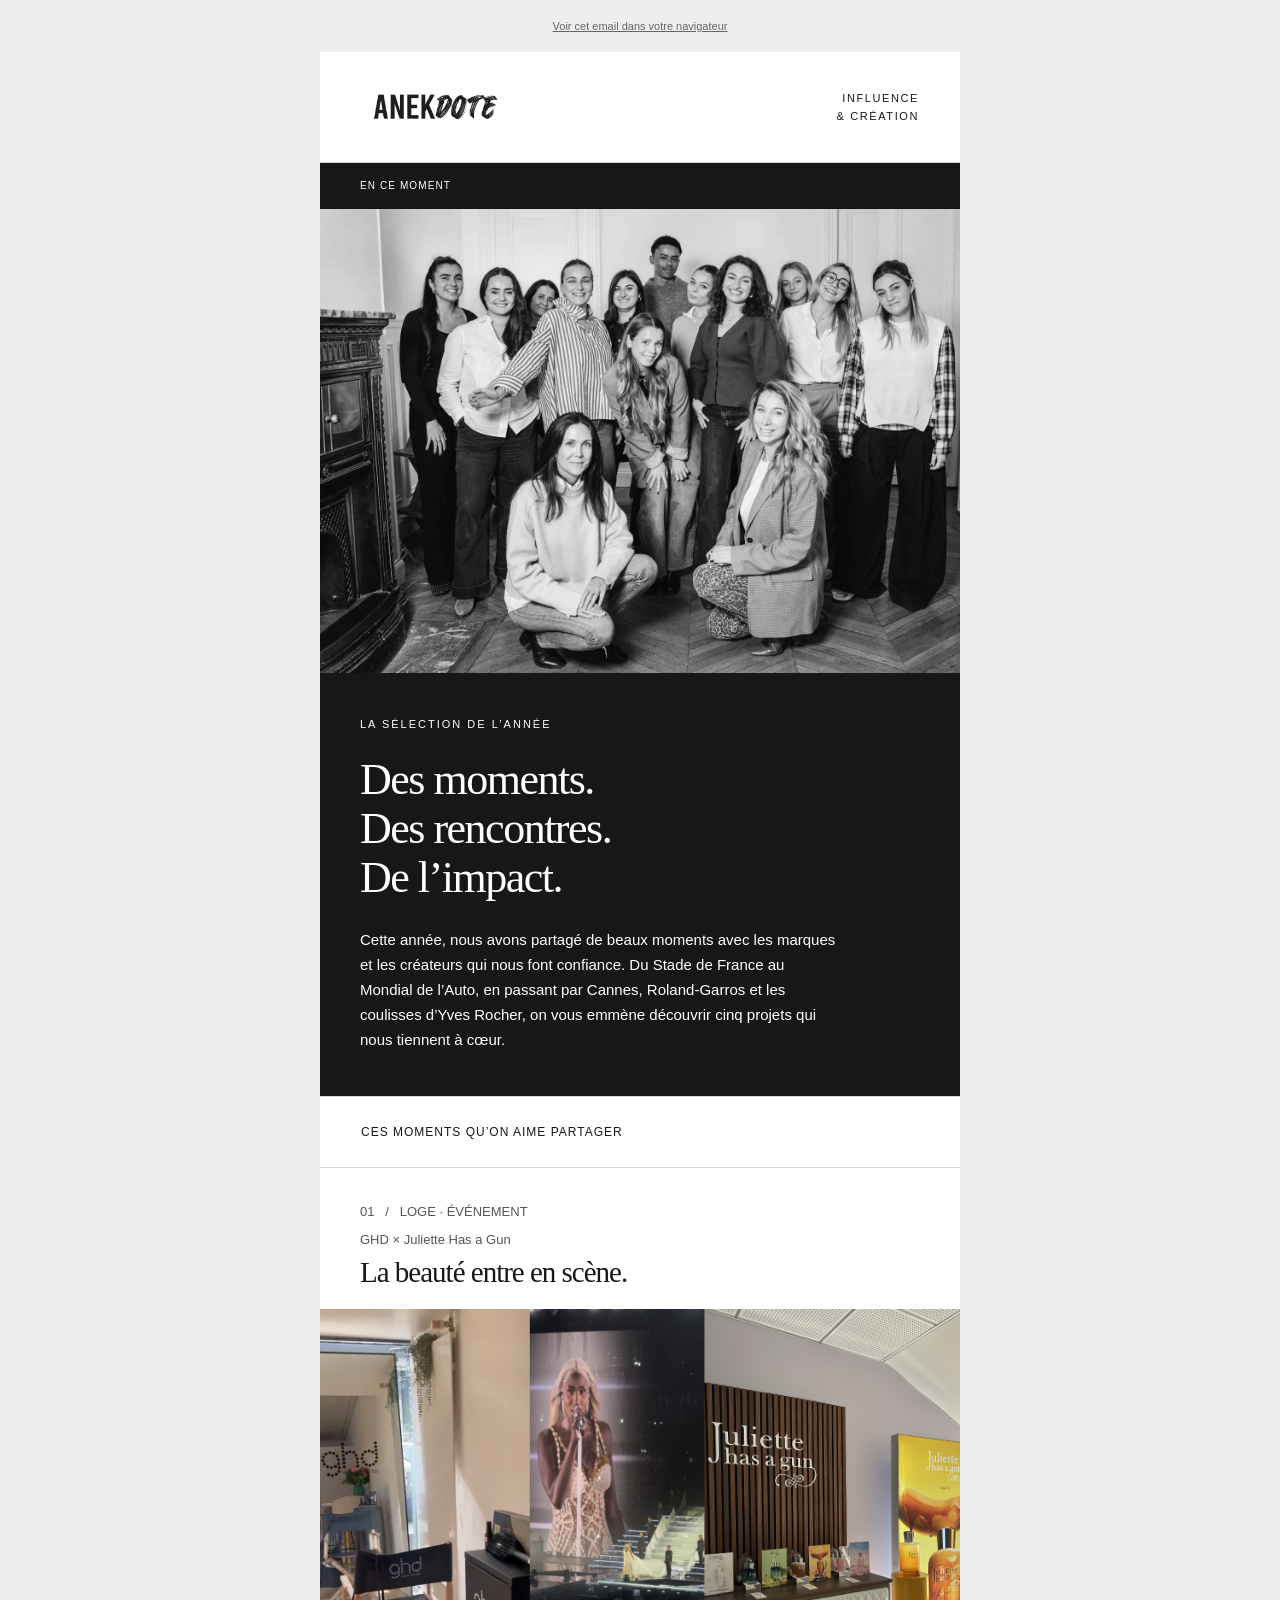
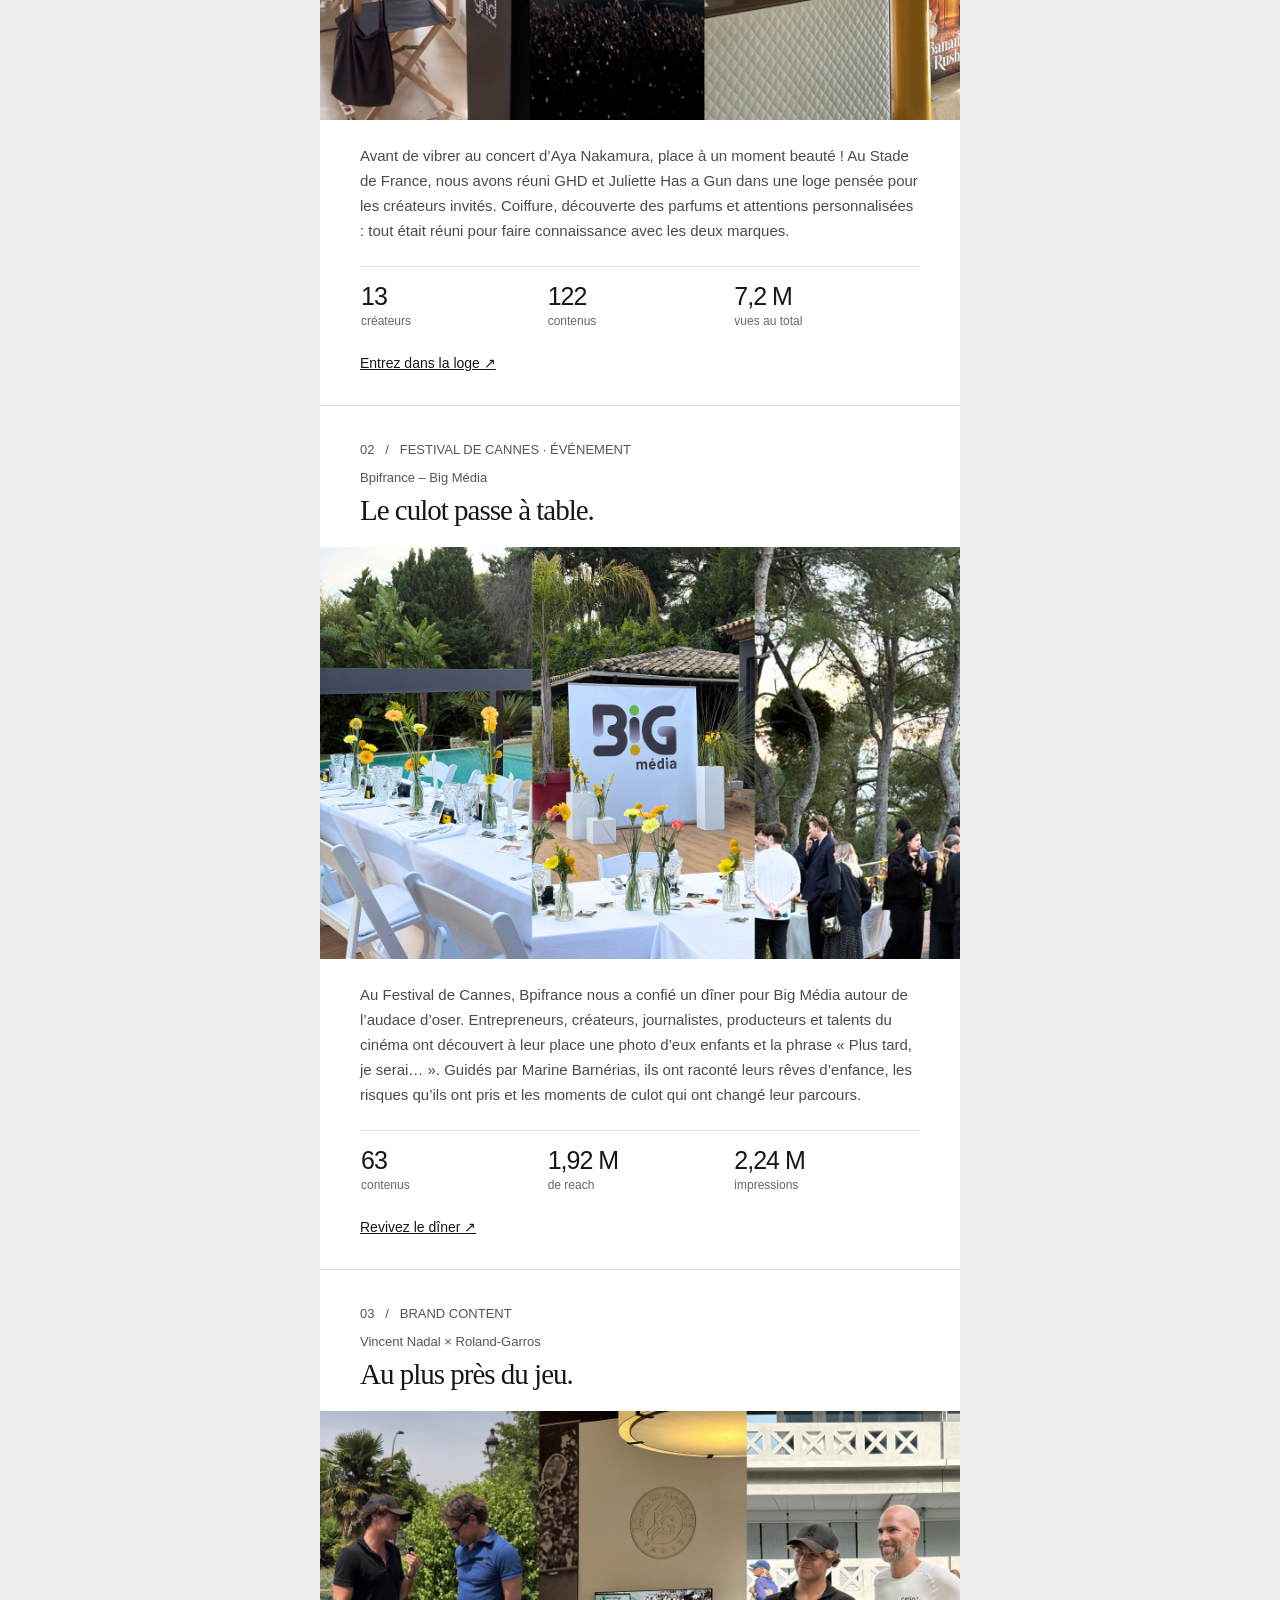
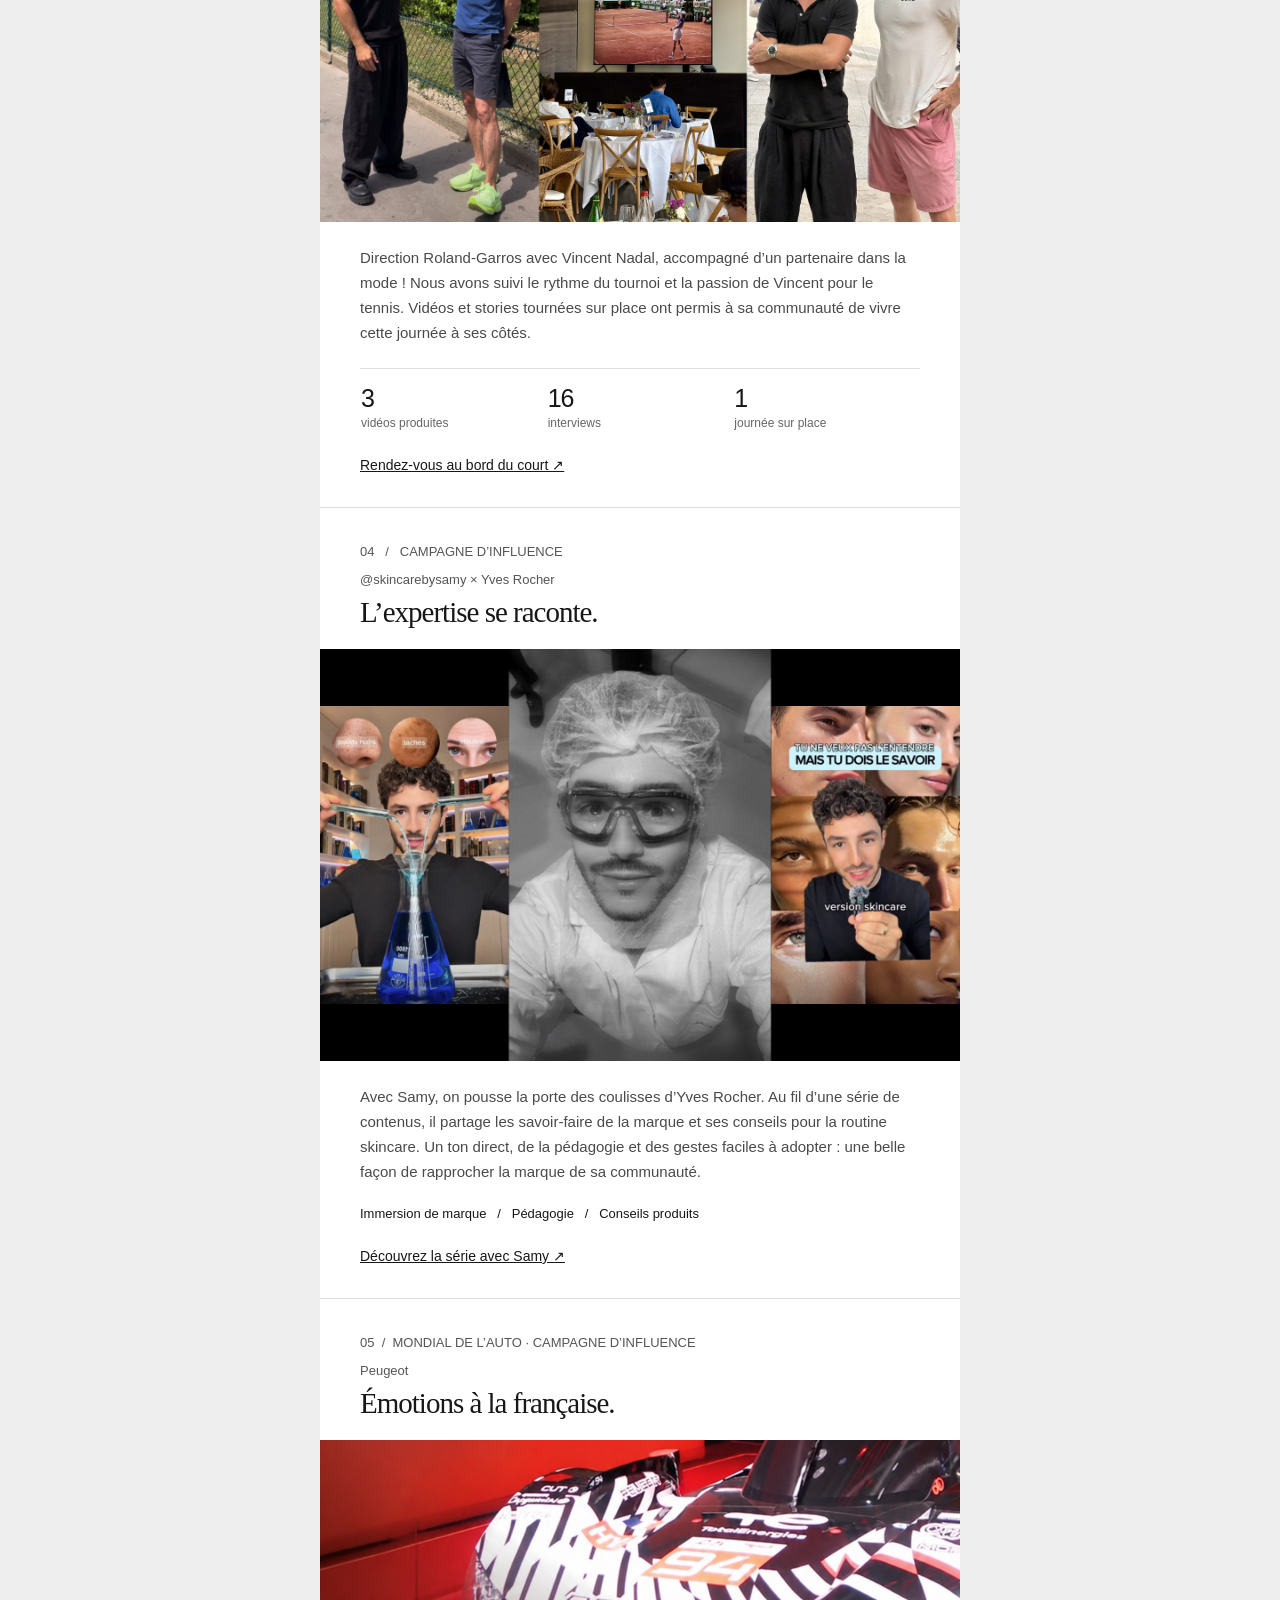
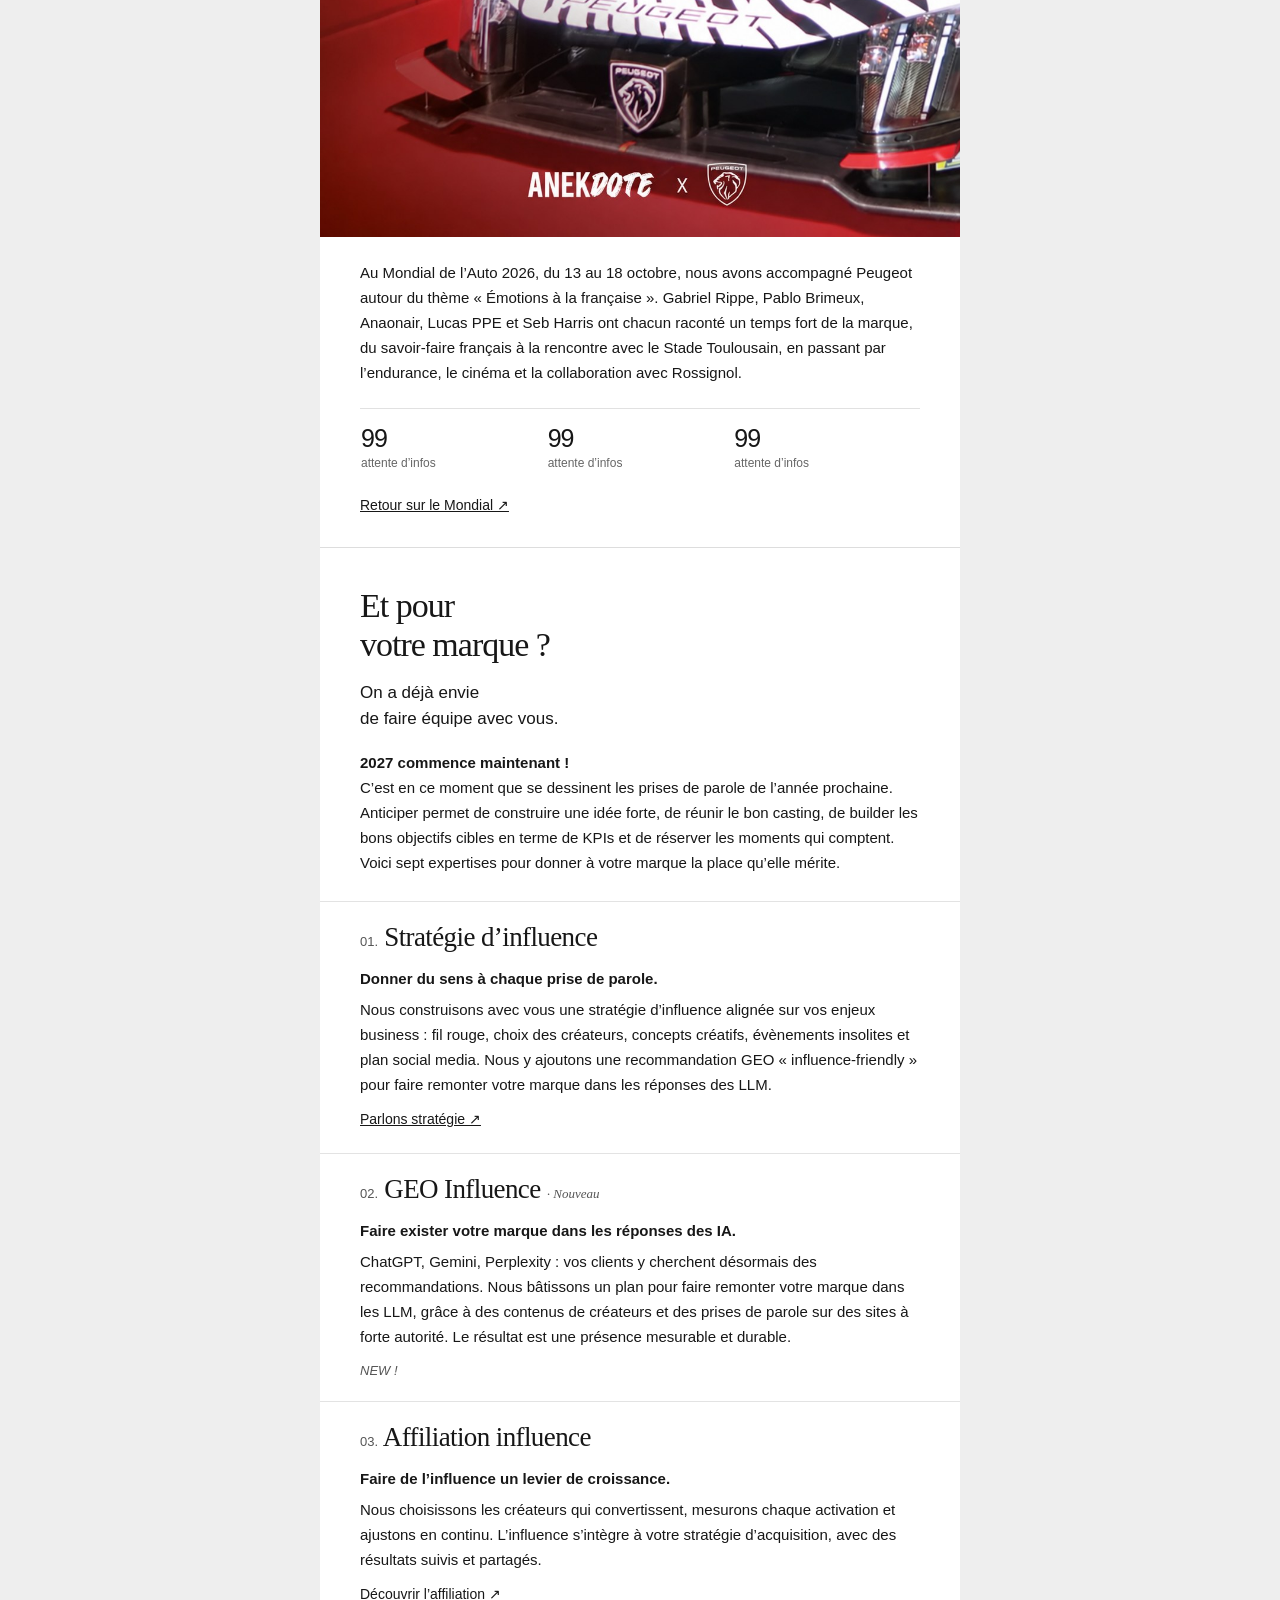
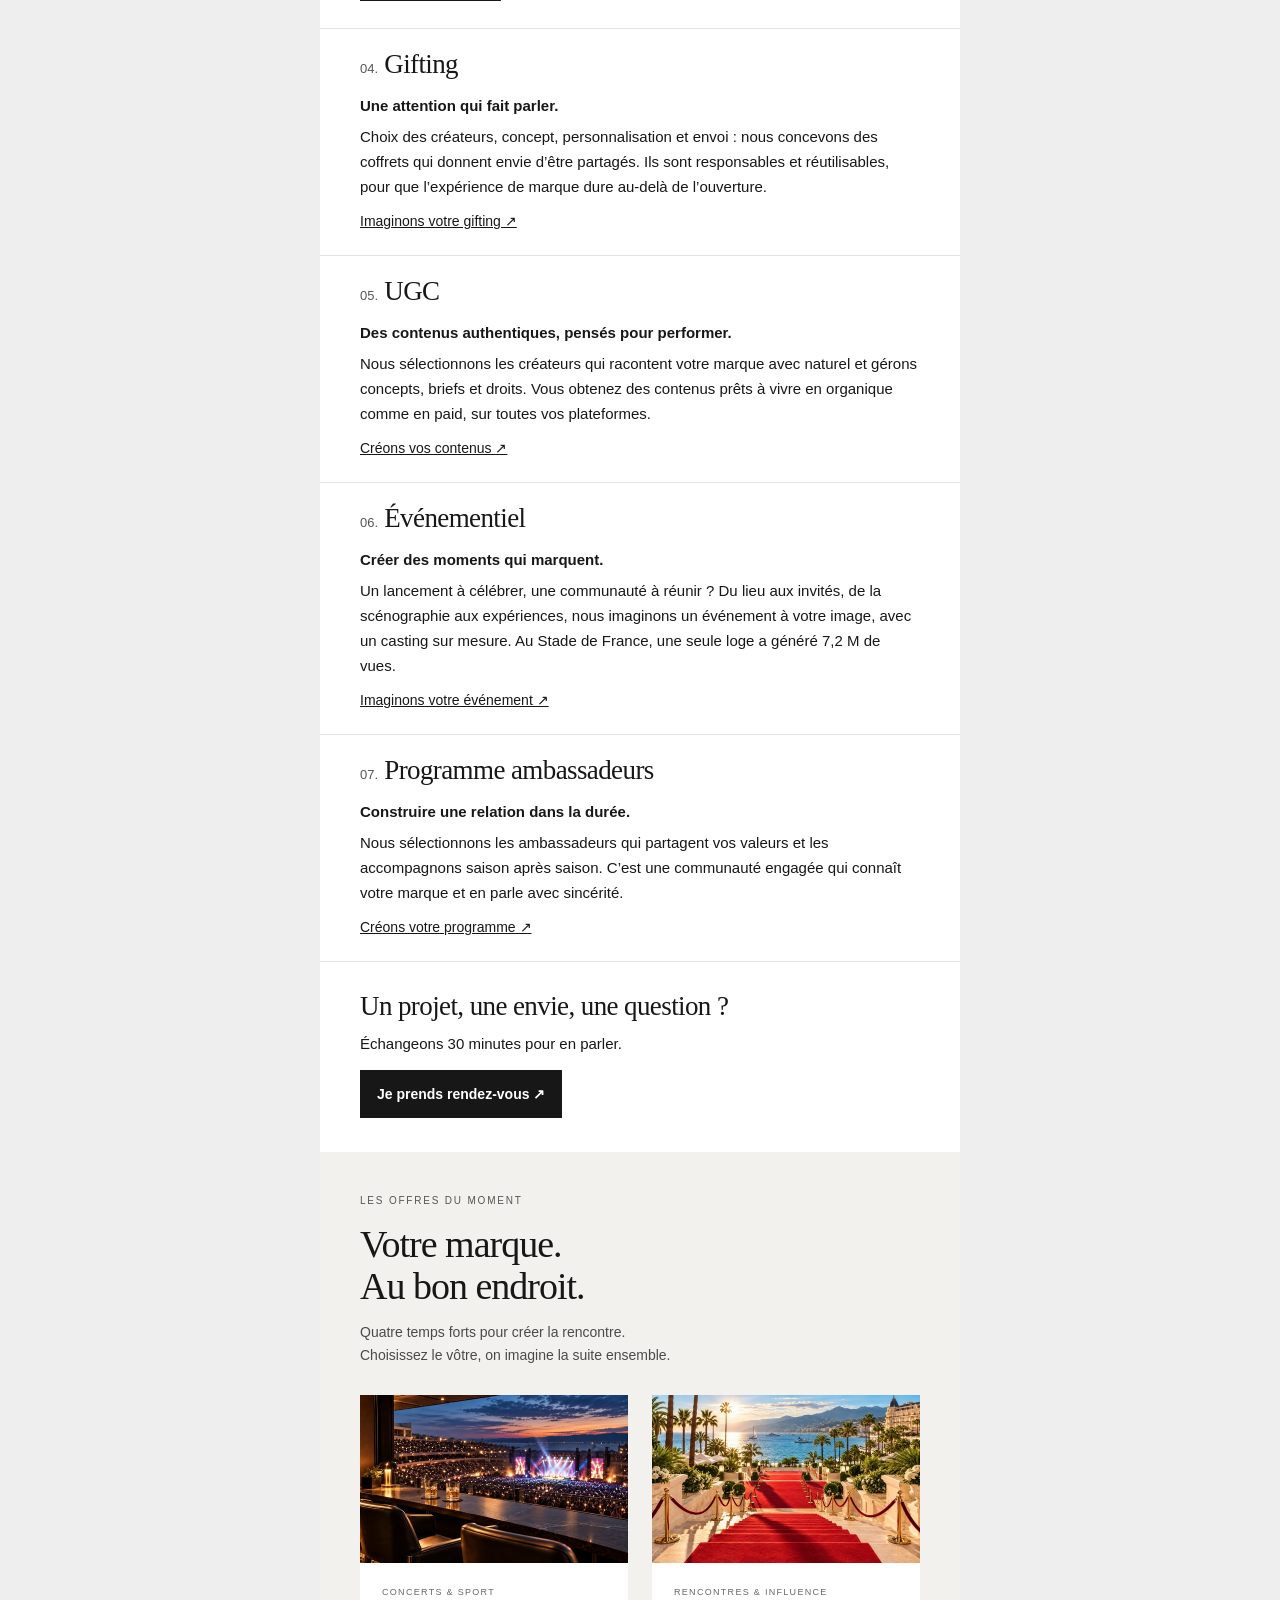
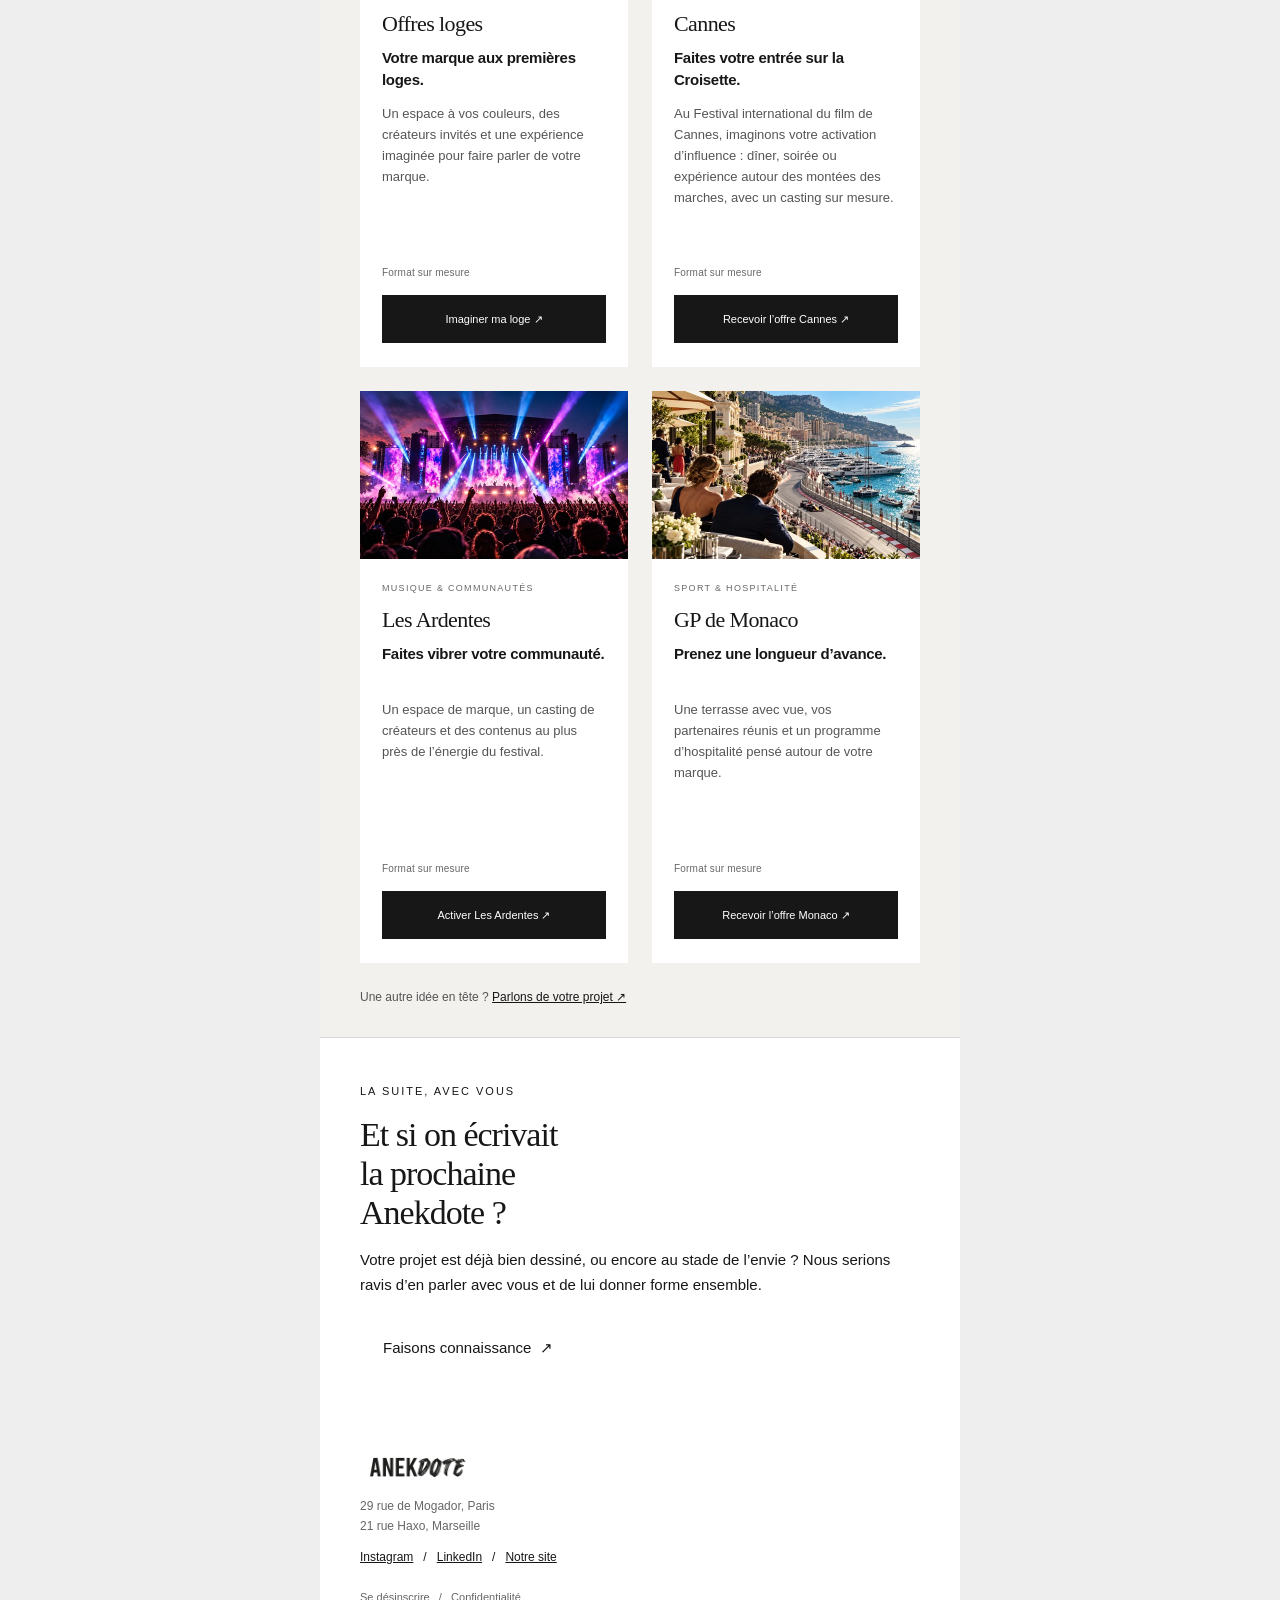
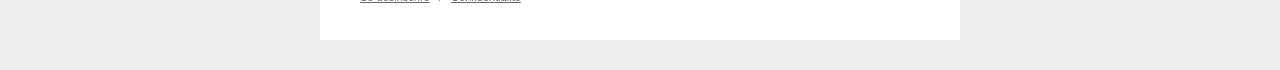
==== newsletter.html @ 232e63d7 "Match Peugeot case metrics to the other projects" ====
<!doctype html>
<html lang="fr">
<head>
<meta charset="utf-8">
<meta name="viewport" content="width=device-width, initial-scale=1">
<title>Anekdote — Les offres du moment</title>
<meta name="description" content="Maquette de newsletter Anekdote : loges, Cannes, Les Ardentes et GP de Monaco. Offres et visuels fictifs.">
<style>
a:focus-visible { outline: 2px solid #777; outline-offset: 4px; }
@media only screen and (max-width: 640px) {
  .email-wrap { width:100% !important; max-width:640px !important; }
  .email-image { width:100% !important; height:auto !important; }
  .email-pad { padding-left:24px !important; padding-right:24px !important; }
  .email-fluid, .offer-grid { width:100% !important; max-width:100% !important; }
  .offer-column { display:block !important; width:100% !important; padding-bottom:20px !important; }
  .offer-gap { display:none !important; }
  .offer-card { width:100% !important; }
  .offer-image { width:100% !important; height:auto !important; }
  .offer-description { height:auto !important; padding-top:12px !important; padding-bottom:4px !important; }
  .offer-headline { min-height:0 !important; }
  .offer-cta { font-size:13px !important; }
  .offer-description p { font-size:16px !important; line-height:25px !important; }
  .offers-title { font-size:34px !important; line-height:39px !important; }
}
</style>
</head>
<body style="margin:0;padding:0;background-color:#eeeeee;font-family:Arial,sans-serif">
<table role="presentation" width="100%" cellpadding="0" cellspacing="0" bgcolor="#eeeeee" style="border-collapse:collapse;color:rgb(23,23,23);background-color:rgb(238,238,238)"><tbody><tr><td align="center" style="font-family:Montserrat,Arial,Helvetica,sans-serif"><table role="presentation" width="640" cellpadding="0" cellspacing="0" style="border-collapse:collapse;width:640px;max-width:640px" class="email-wrap"><tbody><tr><td align="center" style="padding:17px 16px;font-size:11px;line-height:18px;color:rgb(102,102,102)"><a href="https://raphaeldumaslevillain-commits.github.io/NEWSLETTER-ANEKDOTE/" style="color:rgb(102,102,102);text-decoration-line:underline">Voir cet email dans votre navigateur</a></td></tr></tbody></table><table role="presentation" width="640" cellpadding="0" cellspacing="0" bgcolor="#ffffff" style="border-collapse:collapse;width:640px;max-width:640px" class="email-wrap"><tbody><tr><td bgcolor="#ffffff" style="padding:30px 40px;border-bottom:1px solid rgb(216,216,216)" class="email-pad"><table role="presentation" width="100%" style="border-collapse:collapse"><tbody><tr><td><a href="https://www.anekdote.fr/" style="color:rgb(23,23,23);text-decoration:none" target="_blank"><img src="https://raphaeldumaslevillain-commits.github.io/NEWSLETTER-ANEKDOTE/assets/images/anekdote-logo.png" width="150" height="48" alt="Anekdote" style="border:0px;outline:medium;display:block;width:150px;height:auto"></a></td><td align="right" style="font-size:11px;letter-spacing:1.6px;line-height:18px">INFLUENCE<br>&amp; CRÉATION</td></tr></tbody></table></td></tr><!-- OFFERS-TEASER:BEGIN --><tr><td class="email-pad" bgcolor="#171717" style="padding:14px 40px;background-color:#171717"><table role="presentation" width="100%" cellpadding="0" cellspacing="0" style="width:100%;border-collapse:collapse"><tbody><tr><td style="font-size:10px;line-height:18px;letter-spacing:1.1px;color:#ffffff">EN CE MOMENT</td></tr></tbody></table></td></tr><!-- OFFERS-TEASER:END --><tr><td bgcolor="#4a4a4a" style="padding:0px;font-size:0px;line-height:0"><img src="https://raphaeldumaslevillain-commits.github.io/NEWSLETTER-ANEKDOTE/assets/images/equipe-anekdote.jpg" alt="Portrait de l’équipe Anekdote en noir et blanc" style="border:0px;outline:medium;display:block;width:640px;max-width:640px;height:auto" width="563" height="407" class="email-image"></td></tr><tr><td bgcolor="#171717" style="background-color:rgb(23,23,23);padding:42px 40px 44px;border-bottom:1px solid rgb(216,216,216)" class="email-pad"><p style="margin:0px;color:rgb(255,255,255);font-size:11px;line-height:18px;letter-spacing:2px">LA SÉLECTION DE L’ANNÉE</p><h1 style="margin:22px 0px 25px;color:rgb(255,255,255);font-size:44px;line-height:49px;letter-spacing:-1.5px;font-family:Georgia,&quot;Times New Roman&quot;,serif;font-weight:400">Des moments.<br>Des rencontres.<br><span style="font-family:inherit">De l’impact.</span></h1><p style="margin:0px;color:rgb(255,255,255);font-size:15px;line-height:25px;max-width:480px">Cette année, nous avons partagé de beaux moments avec les marques et les créateurs qui nous font confiance. Du Stade de France au Mondial de l’Auto, en passant par Cannes, Roland-Garros et les coulisses d’Yves Rocher, on vous emmène découvrir cinq projets qui nous tiennent à cœur.</p></td></tr><tr><td style="padding:27px 40px;border-bottom:1px solid rgb(216,216,216)" class="email-pad"><table role="presentation" width="100%" style="border-collapse:collapse"><tbody><tr><td style="font-size:12px;letter-spacing:1px">CES MOMENTS QU’ON AIME PARTAGER</td></tr></tbody></table></td></tr><tr><td style="padding:34px 40px 19px" class="email-pad"><p style="margin:0px;font-size:13px;line-height:20px;letter-spacing:0px;color:rgb(85,85,85)">01   /   LOGE · ÉVÉNEMENT</p><p style="margin:8px 0px 0px;font-size:13px;line-height:20px;letter-spacing:0px;color:rgb(85,85,85)">GHD × Juliette Has a Gun</p><h2 style="margin:5px 0px 0px;font-size:29px;line-height:35px;letter-spacing:-1px;font-family:Georgia,&quot;Times New Roman&quot;,serif;font-weight:400">La beauté entre en scène.</h2></td></tr><tr><td><a href="https://www.anekdote.fr/projets/concert-aya-nakamura-x-ghd-x-juliette-has-a-gun/" style="color:inherit" target="_blank"><img src="https://raphaeldumaslevillain-commits.github.io/NEWSLETTER-ANEKDOTE/assets/images/ghd-juliette-has-a-gun.png" alt="Une loge aux couleurs de GHD et Juliette Has a Gun" width="640" style="border:0px;outline:medium;display:block;width:640px;max-width:640px;height:auto;background:0% 0% repeat rgb(222,222,222);font-size:16px" class="email-image"></a></td></tr><tr><td style="padding:23px 40px 30px;border-bottom:1px solid rgb(221,221,221)" class="email-pad"><p style="margin:0px;font-size:15px;line-height:25px;color:rgb(74,74,74)">Avant de vibrer au concert d’Aya Nakamura, place à un moment beauté ! Au Stade de France, nous avons réuni GHD et Juliette Has a Gun dans une loge pensée pour les créateurs invités. Coiffure, découverte des parfums et attentions personnalisées : tout était réuni pour faire connaissance avec les deux marques.</p><table role="presentation" width="100%" style="border-collapse:collapse;margin-top:23px;margin-bottom:20px"><tbody><tr><td width="33.33%" valign="top" style="border-top:1px solid rgb(225,225,225);padding-top:13px"><p style="margin:0px;font-size:25px;line-height:32px;letter-spacing:-1px">13</p><p style="margin:0px;font-size:12px;line-height:18px;color:rgb(102,102,102)">créateurs</p></td><td width="33.33%" valign="top" style="border-top:1px solid rgb(225,225,225);padding-top:13px"><p style="margin:0px;font-size:25px;line-height:32px;letter-spacing:-1px">122</p><p style="margin:0px;font-size:12px;line-height:18px;color:rgb(102,102,102)">contenus</p></td><td width="33.33%" valign="top" style="border-top:1px solid rgb(225,225,225);padding-top:13px"><p style="margin:0px;font-size:25px;line-height:32px;letter-spacing:-1px">7,2 M</p><p style="margin:0px;font-size:12px;line-height:18px;color:rgb(102,102,102)">vues au total</p></td></tr></tbody></table><a href="https://www.anekdote.fr/projets/concert-aya-nakamura-x-ghd-x-juliette-has-a-gun/" style="color:rgb(23,23,23);font-size:14px;line-height:24px" target="_blank">Entrez dans la loge ↗</a></td></tr><tr><td style="padding:34px 40px 19px" class="email-pad"><p style="margin:0px;font-size:13px;line-height:20px;letter-spacing:0px;color:rgb(85,85,85)">02   /   FESTIVAL DE CANNES · ÉVÉNEMENT</p><p style="margin:8px 0px 0px;font-size:13px;line-height:20px;letter-spacing:0px;color:rgb(85,85,85)">Bpifrance – Big Média</p><h2 style="margin:5px 0px 0px;font-size:29px;line-height:35px;letter-spacing:-1px;font-family:Georgia,&quot;Times New Roman&quot;,serif;font-weight:400">Le culot passe à table.</h2></td></tr><tr><td><a href="https://www.anekdote.fr/projets/et-si-le-culot-sinvitait-au-festival-de-cannes/" style="color:inherit" target="_blank"><img src="https://raphaeldumaslevillain-commits.github.io/NEWSLETTER-ANEKDOTE/assets/images/big-media-cannes.png" alt="Le dîner Big Média au Festival de Cannes" width="640" style="border:0px;outline:medium;display:block;width:640px;max-width:640px;height:auto;background:0% 0% repeat rgb(222,222,222);font-size:16px" class="email-image"></a></td></tr><tr><td style="padding:23px 40px 30px;border-bottom:1px solid rgb(221,221,221)" class="email-pad"><p style="margin:0px;font-size:15px;line-height:25px;color:rgb(74,74,74)">Au Festival de Cannes, Bpifrance nous a confié un dîner pour Big Média autour de l’audace d’oser. Entrepreneurs, créateurs, journalistes, producteurs et talents du cinéma ont découvert à leur place une photo d’eux enfants et la phrase « Plus tard, je serai… ». Guidés par Marine Barnérias, ils ont raconté leurs rêves d’enfance, les risques qu’ils ont pris et les moments de culot qui ont changé leur parcours.</p><table role="presentation" width="100%" style="border-collapse:collapse;margin-top:23px;margin-bottom:20px"><tbody><tr><td width="33.33%" valign="top" style="border-top:1px solid rgb(225,225,225);padding-top:13px"><p style="margin:0px;font-size:25px;line-height:32px;letter-spacing:-1px">63</p><p style="margin:0px;font-size:12px;line-height:18px;color:rgb(102,102,102)">contenus</p></td><td width="33.33%" valign="top" style="border-top:1px solid rgb(225,225,225);padding-top:13px"><p style="margin:0px;font-size:25px;line-height:32px;letter-spacing:-1px">1,92 M</p><p style="margin:0px;font-size:12px;line-height:18px;color:rgb(102,102,102)">de reach</p></td><td width="33.33%" valign="top" style="border-top:1px solid rgb(225,225,225);padding-top:13px"><p style="margin:0px;font-size:25px;line-height:32px;letter-spacing:-1px">2,24 M</p><p style="margin:0px;font-size:12px;line-height:18px;color:rgb(102,102,102)">impressions</p></td></tr></tbody></table><a href="https://www.anekdote.fr/projets/et-si-le-culot-sinvitait-au-festival-de-cannes/" style="color:rgb(23,23,23);font-size:14px;line-height:24px" target="_blank">Revivez le dîner ↗</a></td></tr><tr><td style="padding:34px 40px 19px" class="email-pad"><p style="margin:0px;font-size:13px;line-height:20px;letter-spacing:0px;color:rgb(85,85,85)">03   /   BRAND CONTENT</p><p style="margin:8px 0px 0px;font-size:13px;line-height:20px;letter-spacing:0px;color:rgb(85,85,85)">Vincent Nadal × Roland-Garros</p><h2 style="margin:5px 0px 0px;font-size:29px;line-height:35px;letter-spacing:-1px;font-family:Georgia,&quot;Times New Roman&quot;,serif;font-weight:400">Au plus près du jeu.</h2></td></tr><tr><td><a href="https://www.anekdote.fr/projets/__trashed/" style="color:inherit" target="_blank"><img src="https://raphaeldumaslevillain-commits.github.io/NEWSLETTER-ANEKDOTE/assets/images/vincent-nadal-roland-garros.png" alt="Vincent Nadal à Roland-Garros" width="640" style="border:0px;outline:medium;display:block;width:640px;max-width:640px;height:auto;background:0% 0% repeat rgb(222,222,222);font-size:16px" class="email-image"></a></td></tr><tr><td style="padding:23px 40px 30px;border-bottom:1px solid rgb(221,221,221)" class="email-pad"><p style="margin:0px;font-size:15px;line-height:25px;color:rgb(74,74,74)">Direction Roland-Garros avec Vincent Nadal, accompagné d’un partenaire dans la mode ! Nous avons suivi le rythme du tournoi et la passion de Vincent pour le tennis. Vidéos et stories tournées sur place ont permis à sa communauté de vivre cette journée à ses côtés.</p><table role="presentation" width="100%" style="border-collapse:collapse;margin-top:23px;margin-bottom:20px"><tbody><tr><td width="33.33%" valign="top" style="border-top:1px solid rgb(225,225,225);padding-top:13px"><p style="margin:0px;font-size:25px;line-height:32px;letter-spacing:-1px">3</p><p style="margin:0px;font-size:12px;line-height:18px;color:rgb(102,102,102)">vidéos produites</p></td><td width="33.33%" valign="top" style="border-top:1px solid rgb(225,225,225);padding-top:13px"><p style="margin:0px;font-size:25px;line-height:32px;letter-spacing:-1px">16</p><p style="margin:0px;font-size:12px;line-height:18px;color:rgb(102,102,102)">interviews</p></td><td width="33.33%" valign="top" style="border-top:1px solid rgb(225,225,225);padding-top:13px"><p style="margin:0px;font-size:25px;line-height:32px;letter-spacing:-1px">1</p><p style="margin:0px;font-size:12px;line-height:18px;color:rgb(102,102,102)">journée sur place</p></td></tr></tbody></table><a href="https://www.anekdote.fr/projets/__trashed/" style="color:rgb(23,23,23);font-size:14px;line-height:24px" target="_blank">Rendez-vous au bord du court ↗</a></td></tr><tr><td style="padding:34px 40px 19px" class="email-pad"><p style="margin:0px;font-size:13px;line-height:20px;letter-spacing:0px;color:rgb(85,85,85)">04   /   CAMPAGNE D’INFLUENCE</p><p style="margin:8px 0px 0px;font-size:13px;line-height:20px;letter-spacing:0px;color:rgb(85,85,85)">@skincarebysamy × Yves Rocher</p><h2 style="margin:5px 0px 0px;font-size:29px;line-height:35px;letter-spacing:-1px;font-family:Georgia,&quot;Times New Roman&quot;,serif;font-weight:400">L’expertise se raconte.</h2></td></tr><tr><td><a href="https://www.anekdote.fr/projets/skincarebysamy-x-yves-rocher/" style="color:inherit" target="_blank"><img src="https://raphaeldumaslevillain-commits.github.io/NEWSLETTER-ANEKDOTE/assets/images/skincarebysamy-yves-rocher.png" alt="Samy explore l’univers Yves Rocher" width="640" style="border:0px;outline:medium;display:block;width:640px;max-width:640px;height:auto;background:0% 0% repeat rgb(222,222,222);font-size:16px" class="email-image"></a></td></tr><tr><td style="padding:23px 40px 30px;border-bottom:1px solid rgb(221,221,221)" class="email-pad"><p style="margin:0px;font-size:15px;line-height:25px;color:rgb(74,74,74)">Avec Samy, on pousse la porte des coulisses d’Yves Rocher. Au fil d’une série de contenus, il partage les savoir-faire de la marque et ses conseils pour la routine skincare. Un ton direct, de la pédagogie et des gestes faciles à adopter : une belle façon de rapprocher la marque de sa communauté.</p><p style="margin:20px 0px;font-size:13px;line-height:20px">Immersion de marque   /   Pédagogie   /   Conseils produits</p><a href="https://www.anekdote.fr/projets/skincarebysamy-x-yves-rocher/" style="color:rgb(23,23,23);font-size:14px;line-height:24px" target="_blank">Découvrez la série avec Samy ↗</a></td></tr>
<tr><td style="padding:34px 40px 19px" class="email-pad">
<p style="margin:0px;font-size:13px;line-height:20px;letter-spacing:0px;color:rgb(85,85,85)">05&nbsp; / &nbsp;MONDIAL DE L’AUTO · CAMPAGNE D’INFLUENCE</p>
<p style="margin:8px 0px 0px;font-size:13px;line-height:20px;letter-spacing:0px;color:rgb(85,85,85)">Peugeot</p>
<h2 style="margin:5px 0px 0px;font-size:29px;line-height:35px;letter-spacing:-1px;font-family:Georgia,&quot;Times New Roman&quot;,serif;font-weight:400">Émotions à la française.</h2>
</td></tr>
<tr><td>
<img src="https://raphaeldumaslevillain-commits.github.io/NEWSLETTER-ANEKDOTE/assets/images/peugeot-mondial-auto-2026.jpg" alt="La Peugeot 9X8 sur le stand du Mondial de l’Auto 2026" width="640" height="397" style="border:0px;display:block;width:640px;max-width:640px;height:auto" class="email-image">
</td></tr>
<tr><td style="padding:23px 40px 30px;border-bottom:1px solid rgb(221,221,221)" class="email-pad">
<p style="margin:0px;font-size:15px;line-height:25px">Au Mondial de l’Auto 2026, du 13 au 18 octobre, nous avons accompagné Peugeot autour du thème «&nbsp;Émotions à la française&nbsp;». Gabriel Rippe, Pablo Brimeux, Anaonair, Lucas PPE et Seb Harris ont chacun raconté un temps fort de la marque, du savoir-faire français à la rencontre avec le Stade Toulousain, en passant par l’endurance, le cinéma et la collaboration avec Rossignol.</p>
<table role="presentation" width="100%" style="border-collapse:collapse;margin-top:23px;margin-bottom:20px"><tbody><tr><td width="33.33%" valign="top" style="border-top:1px solid rgb(225,225,225);padding-top:13px"><p style="margin:0px;font-size:25px;line-height:32px;letter-spacing:-1px">99</p><p style="margin:0px;font-size:12px;line-height:18px;color:rgb(102,102,102)">attente d’infos</p></td><td width="33.33%" valign="top" style="border-top:1px solid rgb(225,225,225);padding-top:13px"><p style="margin:0px;font-size:25px;line-height:32px;letter-spacing:-1px">99</p><p style="margin:0px;font-size:12px;line-height:18px;color:rgb(102,102,102)">attente d’infos</p></td><td width="33.33%" valign="top" style="border-top:1px solid rgb(225,225,225);padding-top:13px"><p style="margin:0px;font-size:25px;line-height:32px;letter-spacing:-1px">99</p><p style="margin:0px;font-size:12px;line-height:18px;color:rgb(102,102,102)">attente d’infos</p></td></tr></tbody></table>
<a href="https://www.media.stellantis.com/fr-fr/peugeot/press/mondial-de-l-automobile-2026-peugeot-devoile-deux-premieres-mondiales-et-place-l-emotion-l-elegance-et-le-plaisir-de-conduire-au-coeur-de-son-dispositif" style="color:rgb(23,23,23);font-size:14px;line-height:24px" target="_blank">Retour sur le Mondial&nbsp;↗</a>
</td></tr>
<tr><td id="expertises" bgcolor="#ffffff" style="padding:38px 40px 26px" class="email-pad">
<h2 style="margin:0px 0px 16px;font-size:34px;line-height:39px;letter-spacing:-1px;font-family:Georgia,&quot;Times New Roman&quot;,serif;font-weight:400">Et pour<br>votre marque ?</h2>
<p style="margin:0px 0px 18px;font-size:17px;line-height:26px">On a déjà envie<br>de faire équipe avec vous.</p>
<p style="margin:0px;font-size:15px;line-height:25px"><strong>2027 commence maintenant !</strong><br>C’est en ce moment que se dessinent les prises de parole de l’année prochaine. Anticiper permet de construire une idée forte, de réunir le bon casting, de builder les bons objectifs cibles en terme de KPIs et de réserver les moments qui comptent. Voici sept expertises pour donner à votre marque la place qu’elle mérite.</p>
</td></tr>
<tr><td class="expertise email-pad" bgcolor="#ffffff" style="padding:19px 40px 12px;border-top:1px solid #e3e3e3">
<h3 style="margin:0 0 8px;font-size:27px;line-height:33px;letter-spacing:-0.6px;font-family:Georgia,&quot;Times New Roman&quot;,serif;font-weight:400"><span style="font-family:Montserrat,Arial,Helvetica,sans-serif;font-size:13px;letter-spacing:0;color:#555555">01.</span> Stratégie d’influence</h3>
<p style="margin:0 0 6px;font-size:15px;line-height:25px"><strong>Donner du sens à chaque prise de parole.</strong></p>
<p style="margin:0;font-size:15px;line-height:25px">Nous construisons avec vous une stratégie d’influence alignée sur vos enjeux business : fil rouge, choix des créateurs, concepts créatifs, évènements insolites et plan social media. Nous y ajoutons une recommandation GEO « influence-friendly » pour faire remonter votre marque dans les réponses des LLM.</p>
<a href="https://www.anekdote.fr/strategie/" target="_blank" style="display:inline-block;padding:10px 0;color:#171717;font-size:14px;line-height:24px">Parlons stratégie ↗</a>
</td></tr>
<tr><td class="expertise email-pad" bgcolor="#ffffff" style="padding:19px 40px 12px;border-top:1px solid #e3e3e3">
<h3 style="margin:0 0 8px;font-size:27px;line-height:33px;letter-spacing:-0.6px;font-family:Georgia,&quot;Times New Roman&quot;,serif;font-weight:400"><span style="font-family:Montserrat,Arial,Helvetica,sans-serif;font-size:13px;letter-spacing:0;color:#555555">02.</span> GEO Influence <span style="font-size:13px;letter-spacing:0;color:#555555"><i>· Nouveau</i></span></h3>
<p style="margin:0 0 6px;font-size:15px;line-height:25px"><strong>Faire exister votre marque dans les réponses des IA.</strong></p>
<p style="margin:0;font-size:15px;line-height:25px">ChatGPT, Gemini, Perplexity : vos clients y cherchent désormais des recommandations. Nous bâtissons un plan pour faire remonter votre marque dans les LLM, grâce à des contenus de créateurs et des prises de parole sur des sites à forte autorité. Le résultat est une présence mesurable et durable.</p>
<p style="margin:12px 0 8px;color:#555555;font-size:13px;line-height:20px"><em>NEW !</em></p>
</td></tr>
<tr><td class="expertise email-pad" bgcolor="#ffffff" style="padding:19px 40px 12px;border-top:1px solid #e3e3e3">
<h3 style="margin:0 0 8px;font-size:27px;line-height:33px;letter-spacing:-0.6px;font-family:Georgia,&quot;Times New Roman&quot;,serif;font-weight:400"><span style="font-family:Montserrat,Arial,Helvetica,sans-serif;font-size:13px;letter-spacing:0;color:#555555">03.</span> Affiliation influence</h3>
<p style="margin:0 0 6px;font-size:15px;line-height:25px"><strong>Faire de l’influence un levier de croissance.</strong></p>
<p style="margin:0;font-size:15px;line-height:25px">Nous choisissons les créateurs qui convertissent, mesurons chaque activation et ajustons en continu. L’influence s’intègre à votre stratégie d’acquisition, avec des résultats suivis et partagés.</p>
<a href="https://www.anekdote.fr/performance-affiliation/" target="_blank" style="display:inline-block;padding:10px 0;color:#171717;font-size:14px;line-height:24px">Découvrir l’affiliation ↗</a>
</td></tr>
<tr><td class="expertise email-pad" bgcolor="#ffffff" style="padding:19px 40px 12px;border-top:1px solid #e3e3e3">
<h3 style="margin:0 0 8px;font-size:27px;line-height:33px;letter-spacing:-0.6px;font-family:Georgia,&quot;Times New Roman&quot;,serif;font-weight:400"><span style="font-family:Montserrat,Arial,Helvetica,sans-serif;font-size:13px;letter-spacing:0;color:#555555">04.</span> Gifting</h3>
<p style="margin:0 0 6px;font-size:15px;line-height:25px"><strong>Une attention qui fait parler.</strong></p>
<p style="margin:0;font-size:15px;line-height:25px">Choix des créateurs, concept, personnalisation et envoi : nous concevons des coffrets qui donnent envie d’être partagés. Ils sont responsables et réutilisables, pour que l’expérience de marque dure au-delà de l’ouverture.</p>
<a href="https://www.anekdote.fr/contact/" target="_blank" style="display:inline-block;padding:10px 0;color:#171717;font-size:14px;line-height:24px">Imaginons votre gifting ↗</a>
</td></tr>
<tr><td class="expertise email-pad" bgcolor="#ffffff" style="padding:19px 40px 12px;border-top:1px solid #e3e3e3">
<h3 style="margin:0 0 8px;font-size:27px;line-height:33px;letter-spacing:-0.6px;font-family:Georgia,&quot;Times New Roman&quot;,serif;font-weight:400"><span style="font-family:Montserrat,Arial,Helvetica,sans-serif;font-size:13px;letter-spacing:0;color:#555555">05.</span> UGC</h3>
<p style="margin:0 0 6px;font-size:15px;line-height:25px"><strong>Des contenus authentiques, pensés pour performer.</strong></p>
<p style="margin:0;font-size:15px;line-height:25px">Nous sélectionnons les créateurs qui racontent votre marque avec naturel et gérons concepts, briefs et droits. Vous obtenez des contenus prêts à vivre en organique comme en paid, sur toutes vos plateformes.</p>
<a href="https://www.anekdote.fr/contact/" target="_blank" style="display:inline-block;padding:10px 0;color:#171717;font-size:14px;line-height:24px">Créons vos contenus ↗</a>
</td></tr>
<tr><td class="expertise email-pad" bgcolor="#ffffff" style="padding:19px 40px 12px;border-top:1px solid #e3e3e3">
<h3 style="margin:0 0 8px;font-size:27px;line-height:33px;letter-spacing:-0.6px;font-family:Georgia,&quot;Times New Roman&quot;,serif;font-weight:400"><span style="font-family:Montserrat,Arial,Helvetica,sans-serif;font-size:13px;letter-spacing:0;color:#555555">06.</span> Événementiel</h3>
<p style="margin:0 0 6px;font-size:15px;line-height:25px"><strong>Créer des moments qui marquent.</strong></p>
<p style="margin:0;font-size:15px;line-height:25px">Un lancement à célébrer, une communauté à réunir ? Du lieu aux invités, de la scénographie aux expériences, nous imaginons un événement à votre image, avec un casting sur mesure. Au Stade de France, une seule loge a généré 7,2 M de vues.</p>
<a href="https://www.anekdote.fr/evenements/" target="_blank" style="display:inline-block;padding:10px 0;color:#171717;font-size:14px;line-height:24px">Imaginons votre événement ↗</a>
</td></tr>
<tr><td class="expertise email-pad" bgcolor="#ffffff" style="padding:19px 40px 12px;border-top:1px solid #e3e3e3">
<h3 style="margin:0 0 8px;font-size:27px;line-height:33px;letter-spacing:-0.6px;font-family:Georgia,&quot;Times New Roman&quot;,serif;font-weight:400"><span style="font-family:Montserrat,Arial,Helvetica,sans-serif;font-size:13px;letter-spacing:0;color:#555555">07.</span> Programme ambassadeurs</h3>
<p style="margin:0 0 6px;font-size:15px;line-height:25px"><strong>Construire une relation dans la durée.</strong></p>
<p style="margin:0;font-size:15px;line-height:25px">Nous sélectionnons les ambassadeurs qui partagent vos valeurs et les accompagnons saison après saison. C’est une communauté engagée qui connaît votre marque et en parle avec sincérité.</p>
<a href="https://www.anekdote.fr/contact/" target="_blank" style="display:inline-block;padding:10px 0;color:#171717;font-size:14px;line-height:24px">Créons votre programme ↗</a>
</td></tr>
<tr><td bgcolor="#ffffff" style="padding:28px 40px 34px;border-top:1px solid #e3e3e3" class="email-pad">
<h3 style="margin:0 0 8px;font-size:27px;line-height:33px;letter-spacing:-0.6px;font-family:Georgia,&quot;Times New Roman&quot;,serif;font-weight:400">Un projet, une envie, une question ?</h3>
<p style="margin:0 0 14px;font-size:15px;line-height:25px">Échangeons 30 minutes pour en parler.</p>
<table role="presentation" cellpadding="0" cellspacing="0" style="border-collapse:collapse"><tbody><tr><td bgcolor="#171717" style="background-color:#171717">
<a href="mailto:Christelle.egron@dbmgroup.fr" style="display:inline-block;padding:13px 17px;color:#ffffff;text-decoration:none;font-size:14px;line-height:22px;font-weight:600">Je prends rendez-vous ↗</a>
</td></tr></tbody></table>
</td></tr>
<!-- OFFERS:BEGIN -->
<tr><td id="offres-du-moment" class="offers-section email-pad" bgcolor="#f2f1ee" style="padding:40px 40px 20px;background-color:#f2f1ee;border-bottom:1px solid #d8d8d8;scroll-margin-top:20px">
<p style="margin:0 0 14px;font-size:10px;line-height:17px;letter-spacing:1.8px;color:#555555">LES OFFRES DU MOMENT</p>
<h2 class="offers-title" style="margin:0 0 14px;font-family:Georgia,'Times New Roman',serif;font-size:38px;line-height:42px;font-weight:400;letter-spacing:-1px">Votre marque.<br>Au bon endroit.</h2>
<p style="margin:0 0 28px;font-size:14px;line-height:23px;color:#4a4a4a">Quatre temps forts pour créer la rencontre.<br>Choisissez le vôtre, on imagine la suite ensemble.</p>
<table role="presentation" class="offer-grid" width="560" cellpadding="0" cellspacing="0" style="width:560px;border-collapse:collapse;table-layout:fixed"><tbody><tr><td class="offer-column" width="268" valign="top" style="width:268px;vertical-align:top;padding:0 0 24px"><table role="presentation" class="offer-card" width="268" cellpadding="0" cellspacing="0" style="width:268px;border-collapse:collapse;table-layout:fixed;background-color:#ffffff">
<tbody><tr><td style="padding:0;font-size:0;line-height:0"><a href="https://www.anekdote.fr/contact/?utm_source=newsletter&amp;utm_medium=email&amp;utm_campaign=offres-du-moment-demo&amp;utm_content=loges" target="_blank" style="color:#171717;text-decoration:none"><img src="https://raphaeldumaslevillain-commits.github.io/NEWSLETTER-ANEKDOTE/assets/offers/offre-loges.jpg?v=couleur-20261102" width="268" height="168" alt="Visuel fictif : une loge privée avec vue sur un concert" class="offer-image" style="display:block;border:0;width:268px;height:168px;max-width:100%;object-fit:cover"></a></td></tr>
<tr><td class="offer-copy" style="padding:22px 22px 0"><p style="margin:0 0 10px;font-size:9px;line-height:15px;letter-spacing:1.3px;color:#686868">CONCERTS &amp; SPORT</p><h3 style="margin:0 0 9px;font-size:22px;line-height:28px;letter-spacing:-0.6px;font-weight:400;font-family:Georgia,'Times New Roman',serif">Offres loges</h3><p class="offer-headline" style="margin:0;font-size:15px;line-height:22px;min-height:44px;font-weight:600;letter-spacing:-0.3px">Votre marque aux premières loges.</p></td></tr>
<tr><td class="offer-description" height="147" valign="top" style="height:147px;padding:12px 22px 0;vertical-align:top"><p style="margin:0;font-size:13px;line-height:21px;color:#555555">Un espace à vos couleurs, des créateurs invités et une expérience imaginée pour faire parler de votre marque.</p></td></tr>
<tr><td class="offer-copy" style="padding:15px 22px 14px"><p style="margin:0;font-size:10px;line-height:16px;letter-spacing:0.2px;color:#686868">Format sur mesure</p></td></tr>
<tr><td class="offer-button-pad" style="padding:0 22px 24px"><table role="presentation" width="100%" cellpadding="0" cellspacing="0" style="border-collapse:collapse;width:100%"><tbody><tr><td align="center" bgcolor="#171717" height="48" style="height:48px;background-color:#171717"><a class="offer-cta" href="https://www.anekdote.fr/contact/?utm_source=newsletter&amp;utm_medium=email&amp;utm_campaign=offres-du-moment-demo&amp;utm_content=loges" target="_blank" style="display:block;padding:15px 8px;color:#ffffff;background-color:#171717;text-decoration:none;text-align:center;font-size:11px;line-height:18px;font-weight:500">Imaginer ma loge <span aria-hidden="true">↗</span></a></td></tr></tbody></table></td></tr></tbody></table></td><td class="offer-gap" width="24" style="width:24px;font-size:0;line-height:0">&nbsp;</td><td class="offer-column" width="268" valign="top" style="width:268px;vertical-align:top;padding:0 0 24px"><table role="presentation" class="offer-card" width="268" cellpadding="0" cellspacing="0" style="width:268px;border-collapse:collapse;table-layout:fixed;background-color:#ffffff">
<tbody><tr><td style="padding:0;font-size:0;line-height:0"><a href="https://www.anekdote.fr/contact/?utm_source=newsletter&amp;utm_medium=email&amp;utm_campaign=offres-du-moment-demo&amp;utm_content=cannes" target="_blank" style="color:#171717;text-decoration:none"><img src="https://raphaeldumaslevillain-commits.github.io/NEWSLETTER-ANEKDOTE/assets/offers/offre-cannes.jpg?v=couleur-20261102" width="268" height="168" alt="Visuel fictif : un escalier événementiel face à la Riviera" class="offer-image" style="display:block;border:0;width:268px;height:168px;max-width:100%;object-fit:cover"></a></td></tr>
<tr><td class="offer-copy" style="padding:22px 22px 0"><p style="margin:0 0 10px;font-size:9px;line-height:15px;letter-spacing:1.3px;color:#686868">RENCONTRES &amp; INFLUENCE</p><h3 style="margin:0 0 9px;font-size:22px;line-height:28px;letter-spacing:-0.6px;font-weight:400;font-family:Georgia,'Times New Roman',serif">Cannes</h3><p class="offer-headline" style="margin:0;font-size:15px;line-height:22px;min-height:44px;font-weight:600;letter-spacing:-0.3px">Faites votre entrée sur la Croisette.</p></td></tr>
<tr><td class="offer-description" height="147" valign="top" style="height:147px;padding:12px 22px 0;vertical-align:top"><p style="margin:0;font-size:13px;line-height:21px;color:#555555">Au Festival international du film de Cannes, imaginons votre activation d’influence : dîner, soirée ou expérience autour des montées des marches, avec un casting sur mesure.</p></td></tr>
<tr><td class="offer-copy" style="padding:15px 22px 14px"><p style="margin:0;font-size:10px;line-height:16px;letter-spacing:0.2px;color:#686868">Format sur mesure</p></td></tr>
<tr><td class="offer-button-pad" style="padding:0 22px 24px"><table role="presentation" width="100%" cellpadding="0" cellspacing="0" style="border-collapse:collapse;width:100%"><tbody><tr><td align="center" bgcolor="#171717" height="48" style="height:48px;background-color:#171717"><a class="offer-cta" href="https://www.anekdote.fr/contact/?utm_source=newsletter&amp;utm_medium=email&amp;utm_campaign=offres-du-moment-demo&amp;utm_content=cannes" target="_blank" style="display:block;padding:15px 8px;color:#ffffff;background-color:#171717;text-decoration:none;text-align:center;font-size:11px;line-height:18px;font-weight:500">Recevoir l’offre Cannes <span aria-hidden="true">↗</span></a></td></tr></tbody></table></td></tr></tbody></table></td></tr><tr><td class="offer-column" width="268" valign="top" style="width:268px;vertical-align:top;padding:0 0 24px"><table role="presentation" class="offer-card" width="268" cellpadding="0" cellspacing="0" style="width:268px;border-collapse:collapse;table-layout:fixed;background-color:#ffffff">
<tbody><tr><td style="padding:0;font-size:0;line-height:0"><a href="https://www.anekdote.fr/contact/?utm_source=newsletter&amp;utm_medium=email&amp;utm_campaign=offres-du-moment-demo&amp;utm_content=ardentes" target="_blank" style="color:#171717;text-decoration:none"><img src="https://raphaeldumaslevillain-commits.github.io/NEWSLETTER-ANEKDOTE/assets/offers/offre-ardentes.jpg?v=couleur-20261102" width="268" height="168" alt="Visuel fictif : une foule devant une scène de festival" class="offer-image" style="display:block;border:0;width:268px;height:168px;max-width:100%;object-fit:cover"></a></td></tr>
<tr><td class="offer-copy" style="padding:22px 22px 0"><p style="margin:0 0 10px;font-size:9px;line-height:15px;letter-spacing:1.3px;color:#686868">MUSIQUE &amp; COMMUNAUTÉS</p><h3 style="margin:0 0 9px;font-size:22px;line-height:28px;letter-spacing:-0.6px;font-weight:400;font-family:Georgia,'Times New Roman',serif">Les Ardentes</h3><p class="offer-headline" style="margin:0;font-size:15px;line-height:22px;min-height:44px;font-weight:600;letter-spacing:-0.3px">Faites vibrer votre communauté.</p></td></tr>
<tr><td class="offer-description" height="147" valign="top" style="height:147px;padding:12px 22px 0;vertical-align:top"><p style="margin:0;font-size:13px;line-height:21px;color:#555555">Un espace de marque, un casting de créateurs et des contenus au plus près de l’énergie du festival.</p></td></tr>
<tr><td class="offer-copy" style="padding:15px 22px 14px"><p style="margin:0;font-size:10px;line-height:16px;letter-spacing:0.2px;color:#686868">Format sur mesure</p></td></tr>
<tr><td class="offer-button-pad" style="padding:0 22px 24px"><table role="presentation" width="100%" cellpadding="0" cellspacing="0" style="border-collapse:collapse;width:100%"><tbody><tr><td align="center" bgcolor="#171717" height="48" style="height:48px;background-color:#171717"><a class="offer-cta" href="https://www.anekdote.fr/contact/?utm_source=newsletter&amp;utm_medium=email&amp;utm_campaign=offres-du-moment-demo&amp;utm_content=ardentes" target="_blank" style="display:block;padding:15px 8px;color:#ffffff;background-color:#171717;text-decoration:none;text-align:center;font-size:11px;line-height:18px;font-weight:500">Activer Les Ardentes <span aria-hidden="true">↗</span></a></td></tr></tbody></table></td></tr></tbody></table></td><td class="offer-gap" width="24" style="width:24px;font-size:0;line-height:0">&nbsp;</td><td class="offer-column" width="268" valign="top" style="width:268px;vertical-align:top;padding:0 0 24px"><table role="presentation" class="offer-card" width="268" cellpadding="0" cellspacing="0" style="width:268px;border-collapse:collapse;table-layout:fixed;background-color:#ffffff">
<tbody><tr><td style="padding:0;font-size:0;line-height:0"><a href="https://www.anekdote.fr/contact/?utm_source=newsletter&amp;utm_medium=email&amp;utm_campaign=offres-du-moment-demo&amp;utm_content=monaco" target="_blank" style="color:#171717;text-decoration:none"><img src="https://raphaeldumaslevillain-commits.github.io/NEWSLETTER-ANEKDOTE/assets/offers/offre-monaco.jpg?v=couleur-20261102" width="268" height="168" alt="Visuel fictif : une terrasse surplombant un circuit en bord de mer" class="offer-image" style="display:block;border:0;width:268px;height:168px;max-width:100%;object-fit:cover"></a></td></tr>
<tr><td class="offer-copy" style="padding:22px 22px 0"><p style="margin:0 0 10px;font-size:9px;line-height:15px;letter-spacing:1.3px;color:#686868">SPORT &amp; HOSPITALITÉ</p><h3 style="margin:0 0 9px;font-size:22px;line-height:28px;letter-spacing:-0.6px;font-weight:400;font-family:Georgia,'Times New Roman',serif">GP de Monaco</h3><p class="offer-headline" style="margin:0;font-size:15px;line-height:22px;min-height:44px;font-weight:600;letter-spacing:-0.3px">Prenez une longueur d’avance.</p></td></tr>
<tr><td class="offer-description" height="147" valign="top" style="height:147px;padding:12px 22px 0;vertical-align:top"><p style="margin:0;font-size:13px;line-height:21px;color:#555555">Une terrasse avec vue, vos partenaires réunis et un programme d’hospitalité pensé autour de votre marque.</p></td></tr>
<tr><td class="offer-copy" style="padding:15px 22px 14px"><p style="margin:0;font-size:10px;line-height:16px;letter-spacing:0.2px;color:#686868">Format sur mesure</p></td></tr>
<tr><td class="offer-button-pad" style="padding:0 22px 24px"><table role="presentation" width="100%" cellpadding="0" cellspacing="0" style="border-collapse:collapse;width:100%"><tbody><tr><td align="center" bgcolor="#171717" height="48" style="height:48px;background-color:#171717"><a class="offer-cta" href="https://www.anekdote.fr/contact/?utm_source=newsletter&amp;utm_medium=email&amp;utm_campaign=offres-du-moment-demo&amp;utm_content=monaco" target="_blank" style="display:block;padding:15px 8px;color:#ffffff;background-color:#171717;text-decoration:none;text-align:center;font-size:11px;line-height:18px;font-weight:500">Recevoir l’offre Monaco <span aria-hidden="true">↗</span></a></td></tr></tbody></table></td></tr></tbody></table></td></tr></tbody></table>
<p style="margin:0 0 10px;font-size:12px;line-height:20px;color:#555555">Une autre idée en tête ? <a href="https://www.anekdote.fr/contact/?utm_source=newsletter&amp;utm_medium=email&amp;utm_campaign=offres-du-moment-demo&amp;utm_content=sur-mesure" target="_blank" style="color:#171717;text-decoration:underline">Parlons de votre projet ↗</a></p>
</td></tr>
<!-- OFFERS:END --><tr><td bgcolor="#ffffff" style="padding:44px 40px 46px;border-top:1px solid rgb(227,227,227)" class="email-pad"><p style="margin:0px;font-size:11px;line-height:18px;letter-spacing:2px">LA SUITE, AVEC VOUS</p><h2 style="margin:15px 0px;font-size:34px;line-height:39px;letter-spacing:-1px;font-family:Georgia,&quot;Times New Roman&quot;,serif;font-weight:400">Et si on écrivait<br>la prochaine<br>Anekdote ?</h2><p style="margin:0px 0px 24px;font-size:15px;line-height:25px">Votre projet est déjà bien dessiné, ou encore au stade de l’envie ? Nous serions ravis d’en parler avec vous et de lui donner forme ensemble.</p><table role="presentation" style="border-collapse:collapse"><tbody><tr><td bgcolor="#ffffff" style="padding:16px 23px"><a href="https://www.anekdote.fr/contact/" style="color:rgb(23,23,23);font-size:15px;line-height:22px;text-decoration:none;display:inline-block" target="_blank">Faisons connaissance  ↗</a></td></tr></tbody></table></td></tr><tr><td style="padding:28px 40px 33px" class="email-pad"><p style="margin:0px 0px 10px;font-size:16px;letter-spacing:1px"><a href="https://www.anekdote.fr/" style="color:rgb(23,23,23);text-decoration:none" target="_blank"><img src="https://raphaeldumaslevillain-commits.github.io/NEWSLETTER-ANEKDOTE/assets/images/anekdote-logo.png" width="116" height="37" alt="Anekdote" style="border:0px;outline:medium;display:block;width:116px;height:auto"></a></p><p style="margin:0px;font-size:12px;line-height:20px;color:rgb(102,102,102)">29 rue de Mogador, Paris<br>21 rue Haxo, Marseille</p><p style="margin:10px 0px 19px;font-size:12px;line-height:23px"><a href="https://www.instagram.com/anekdotefr/" style="color:rgb(23,23,23)" target="_blank">Instagram</a>   /   <a href="https://linkedin.com/company/anekdote-influence" style="color:rgb(23,23,23)" target="_blank">LinkedIn</a>   /   <a href="https://www.anekdote.fr/" style="color:rgb(23,23,23)" target="_blank">Notre site</a></p><p style="margin:0px;font-size:11px;line-height:19px;color:rgb(102,102,102)"><a style="color:rgb(102,102,102);text-decoration-line:underline">Se désinscrire</a>   /   <a href="https://www.anekdote.fr/politique-de-confidentialite" style="color:rgb(102,102,102)" target="_blank">Confidentialité</a></p></td></tr></tbody></table><table role="presentation" width="100%" style="border-collapse:collapse"><tbody><tr><td height="28" style="height:28px;font-size:0px;line-height:0"> </td></tr></tbody></table></td></tr></tbody></table>
</body>
</html>
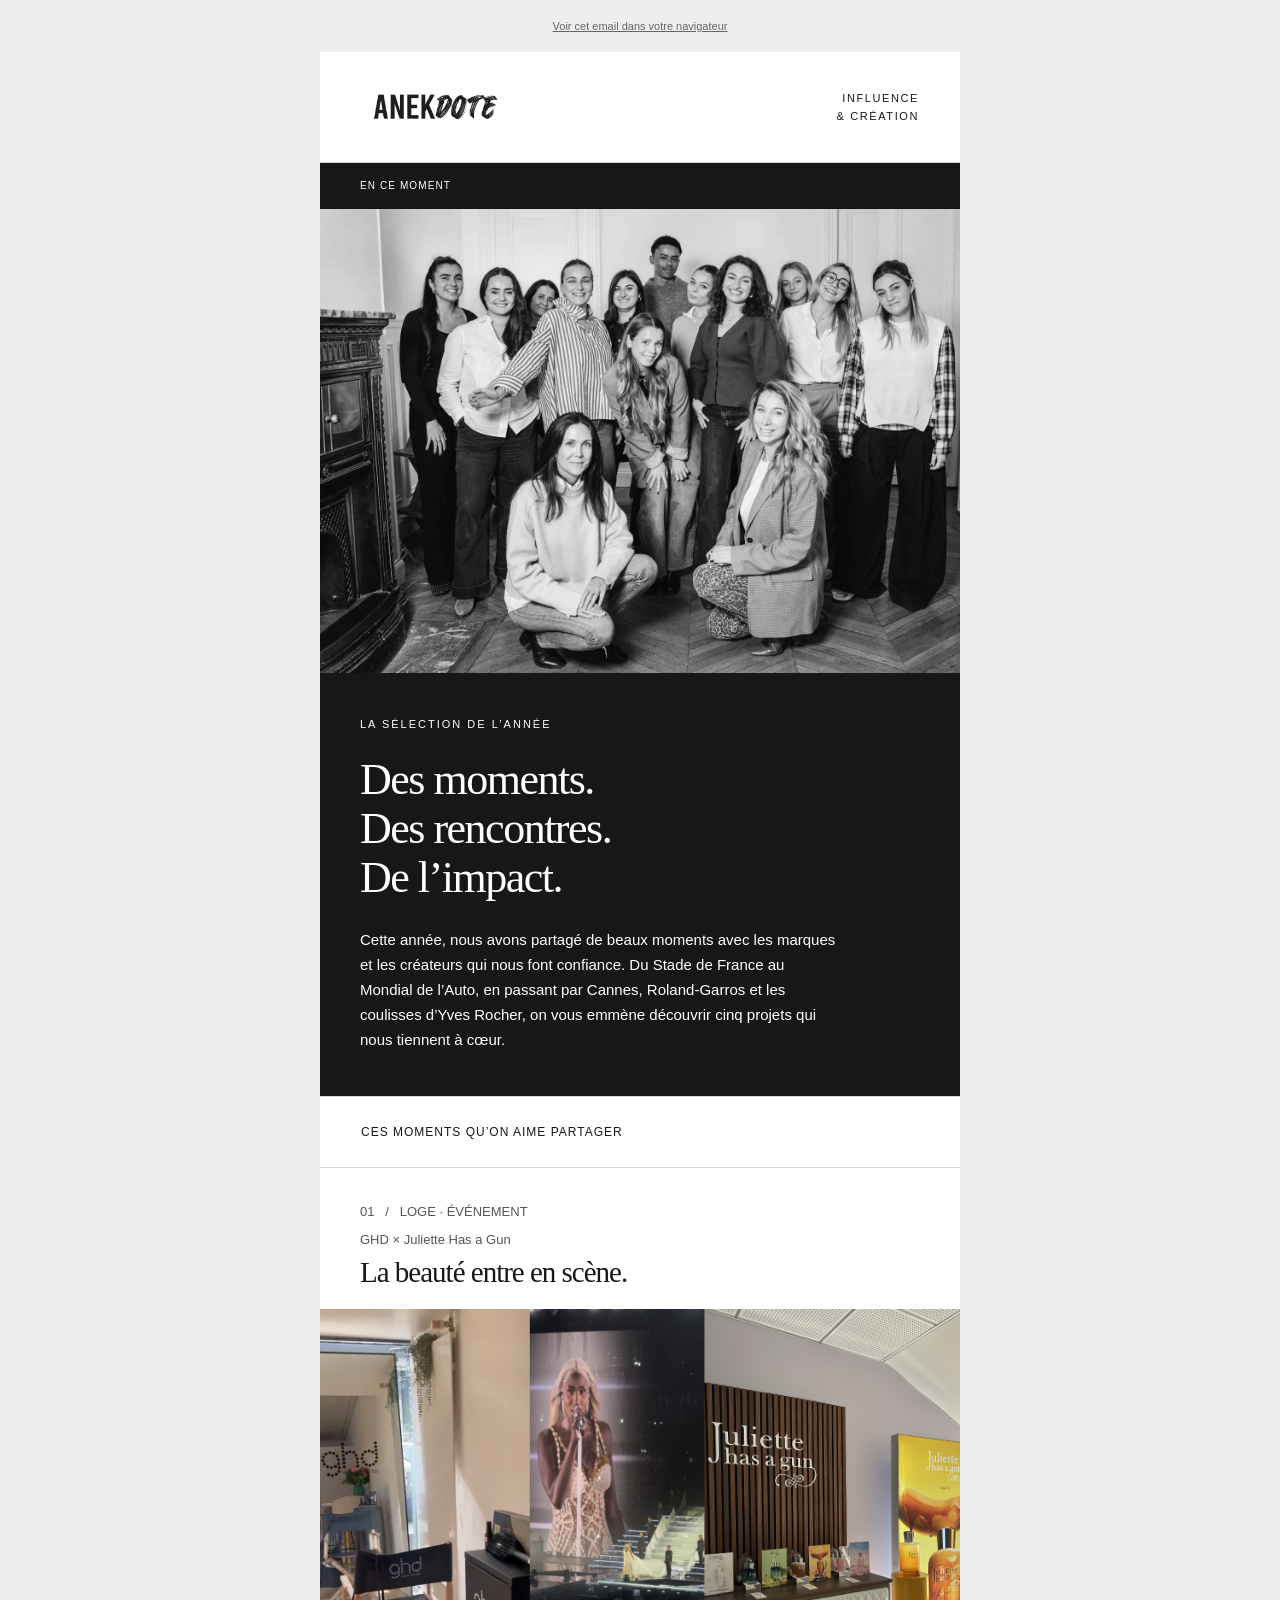
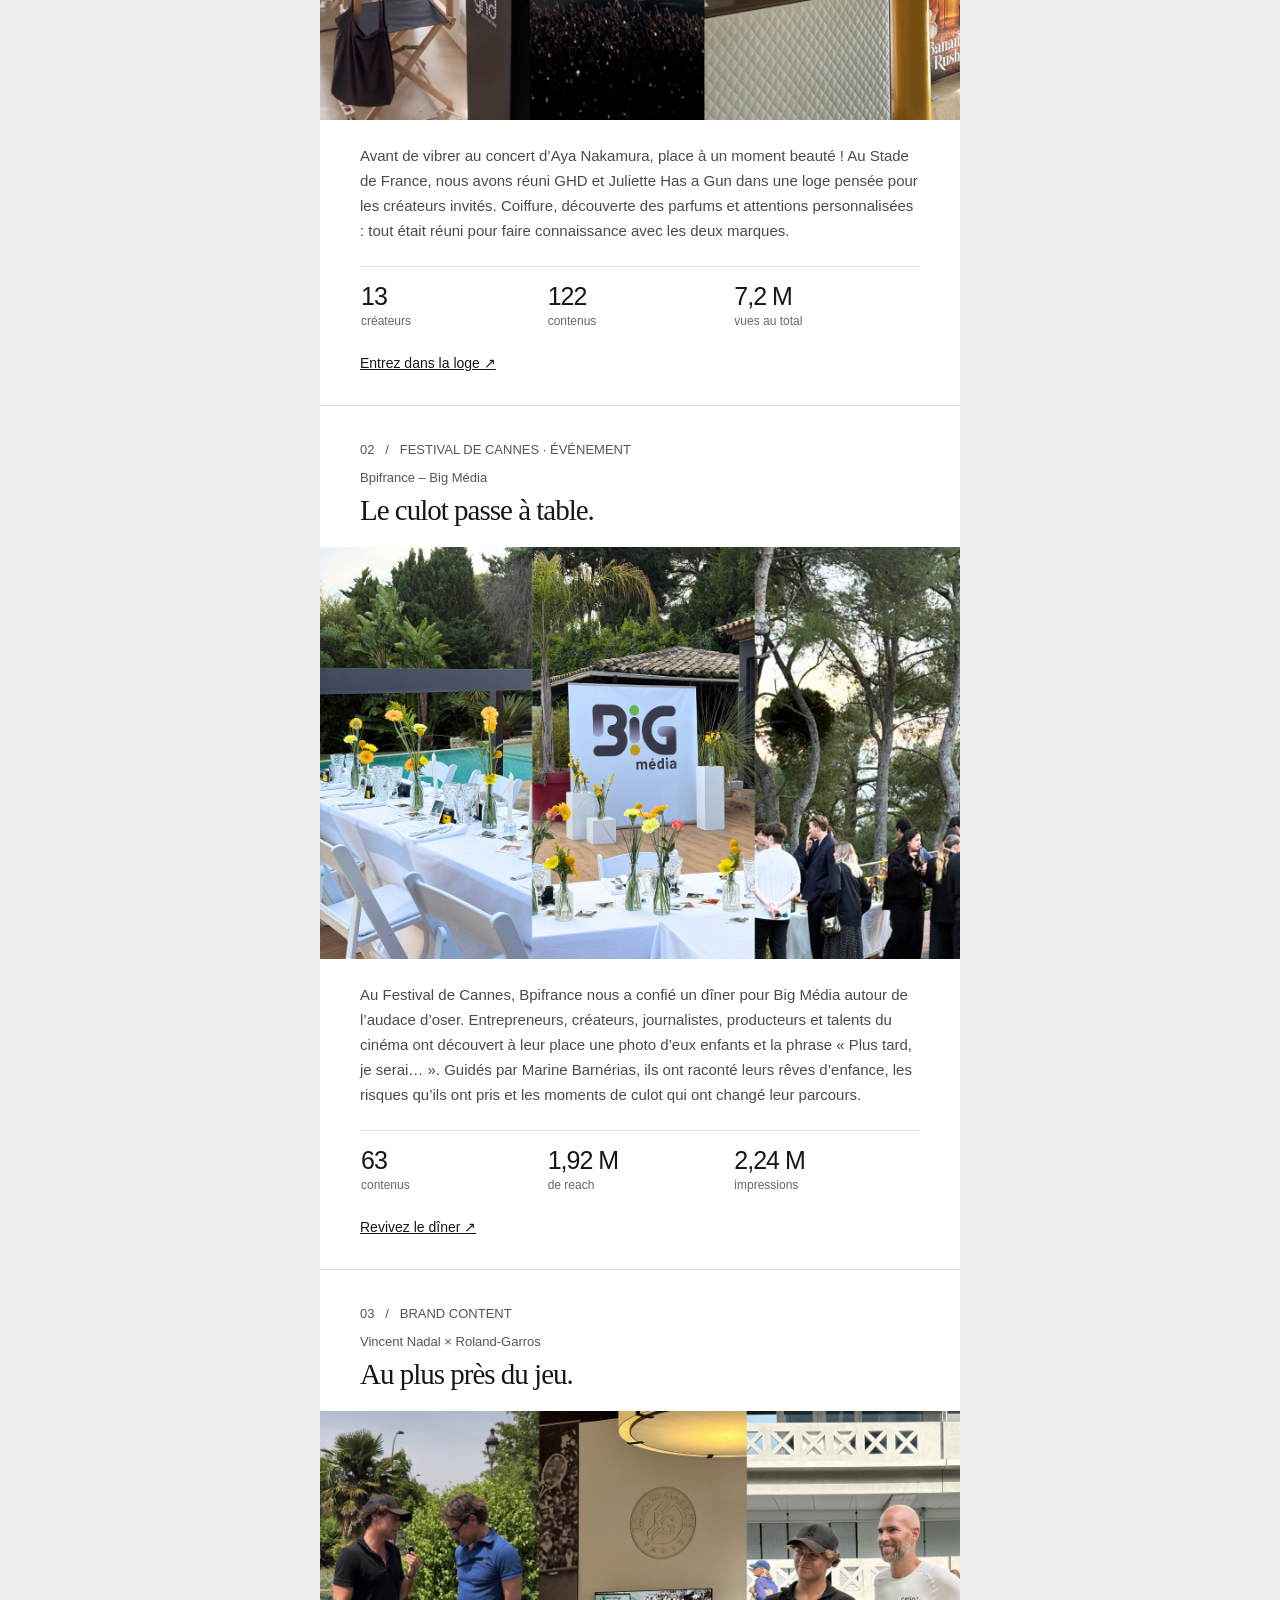
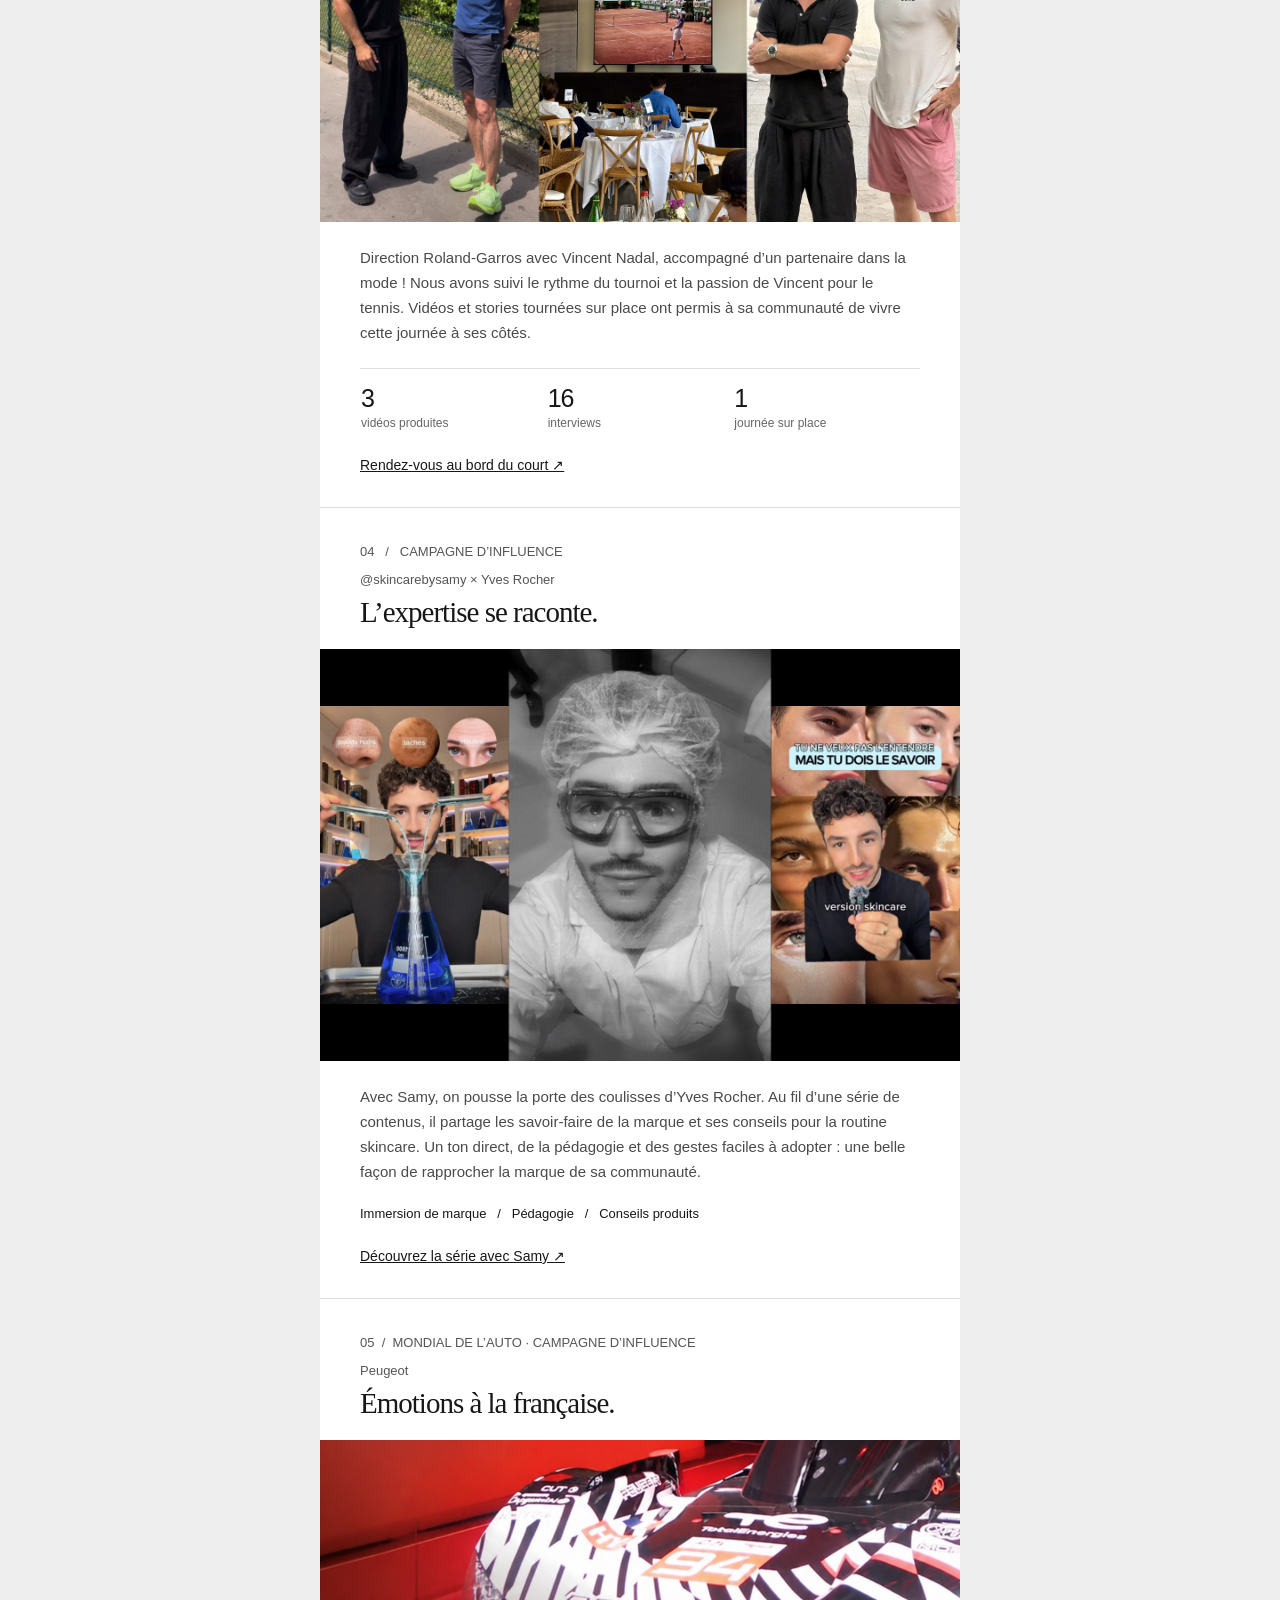
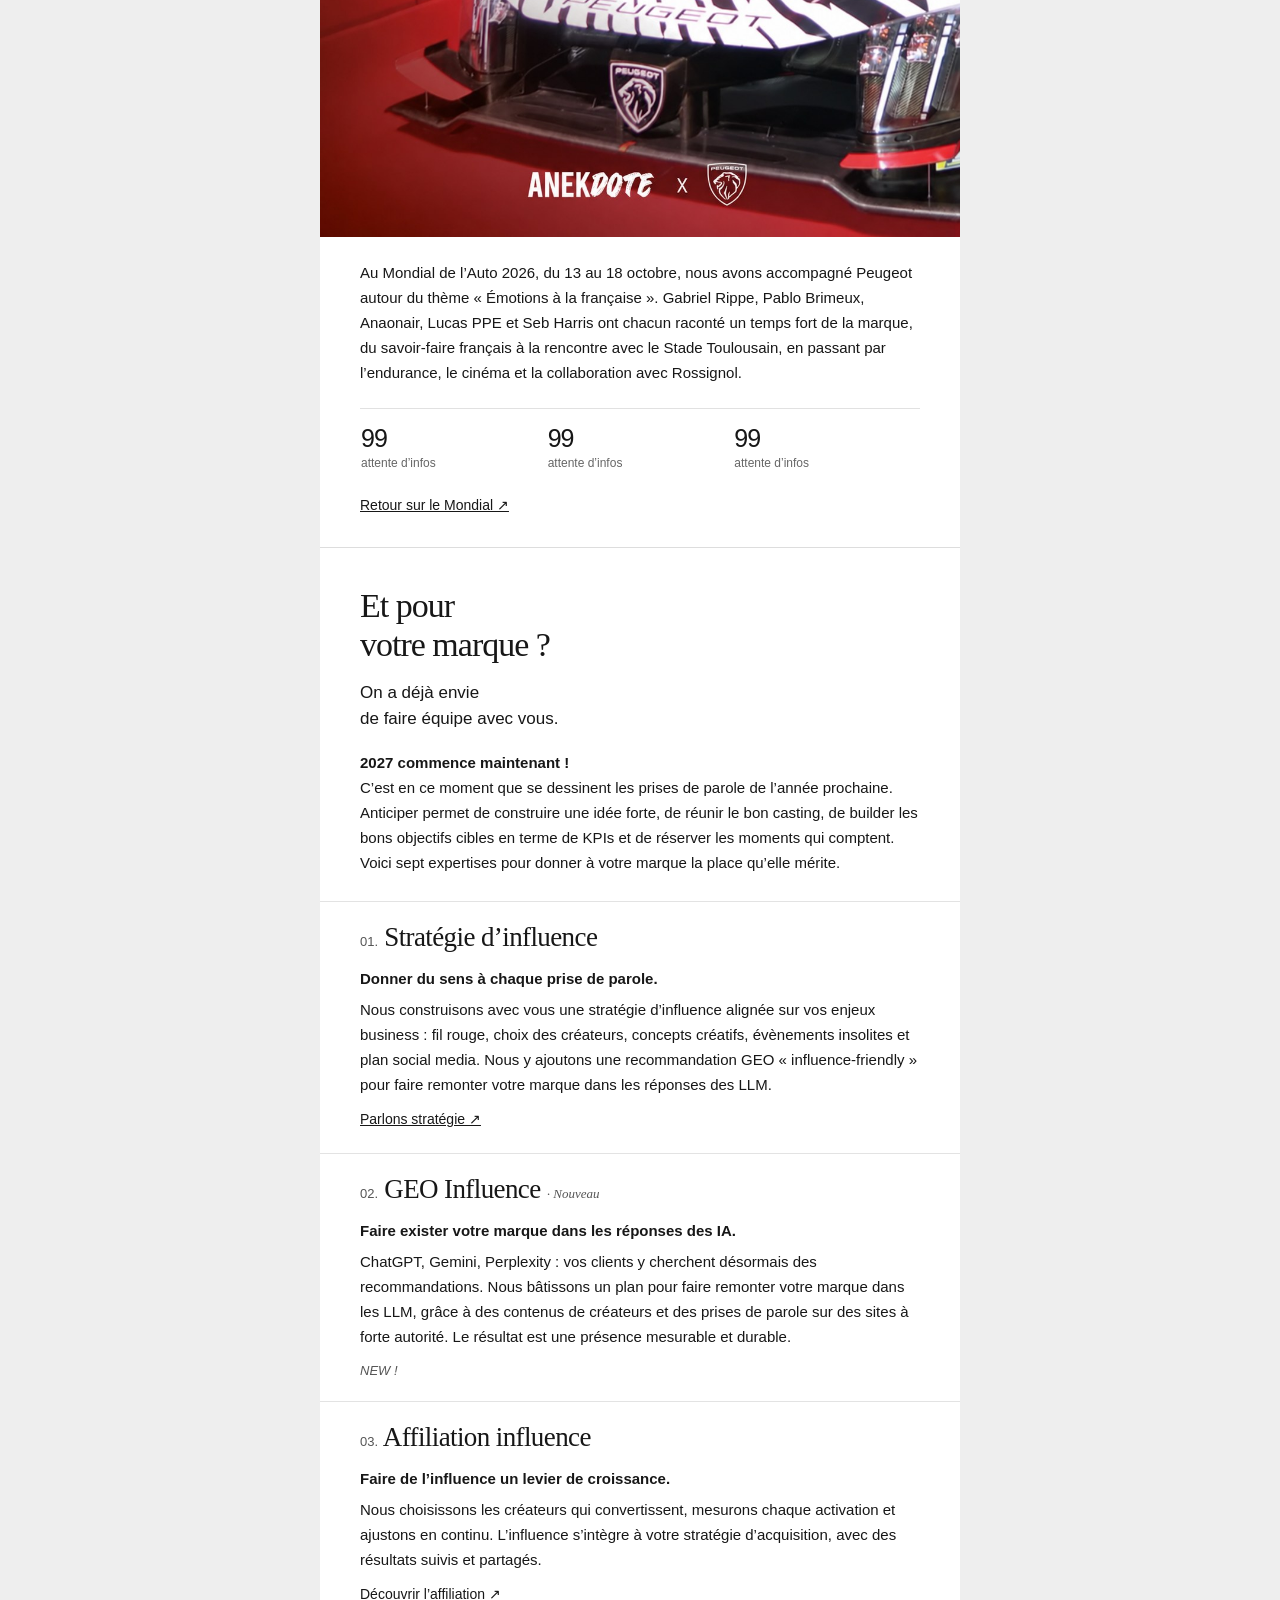
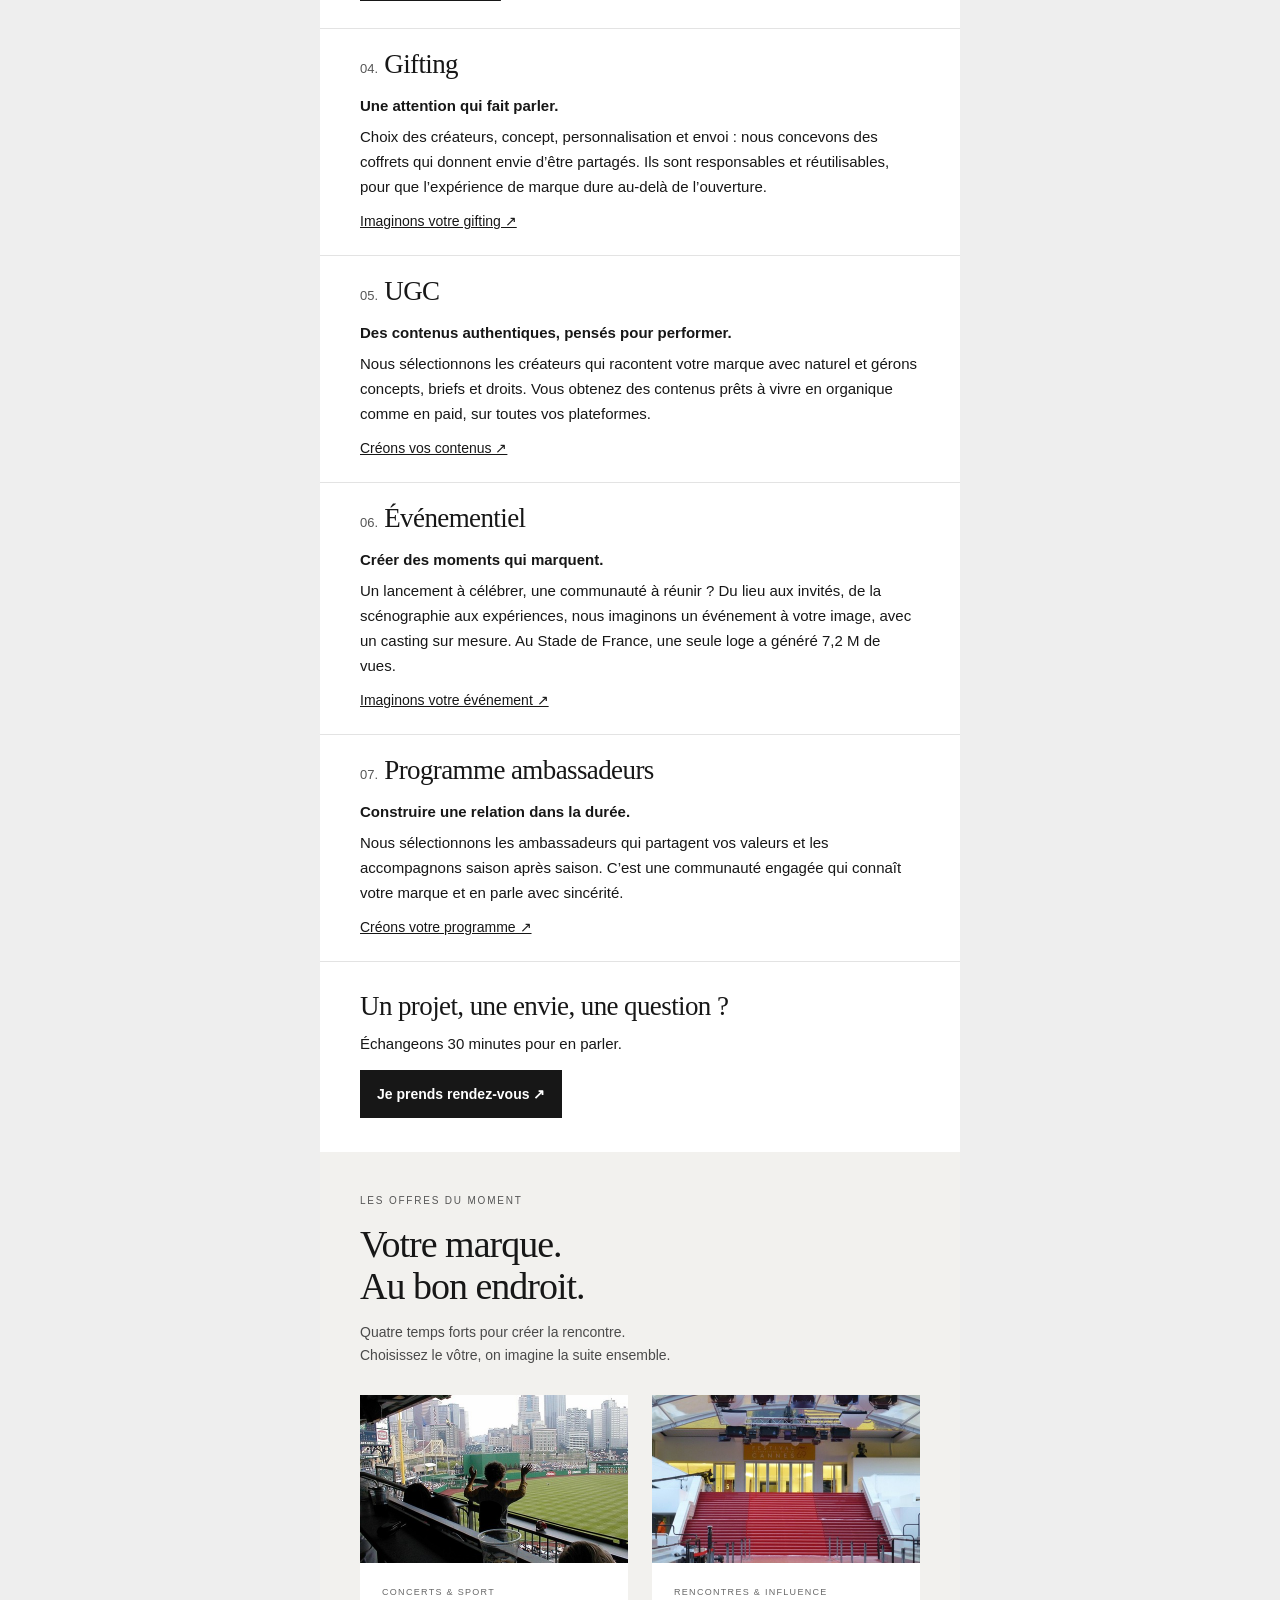
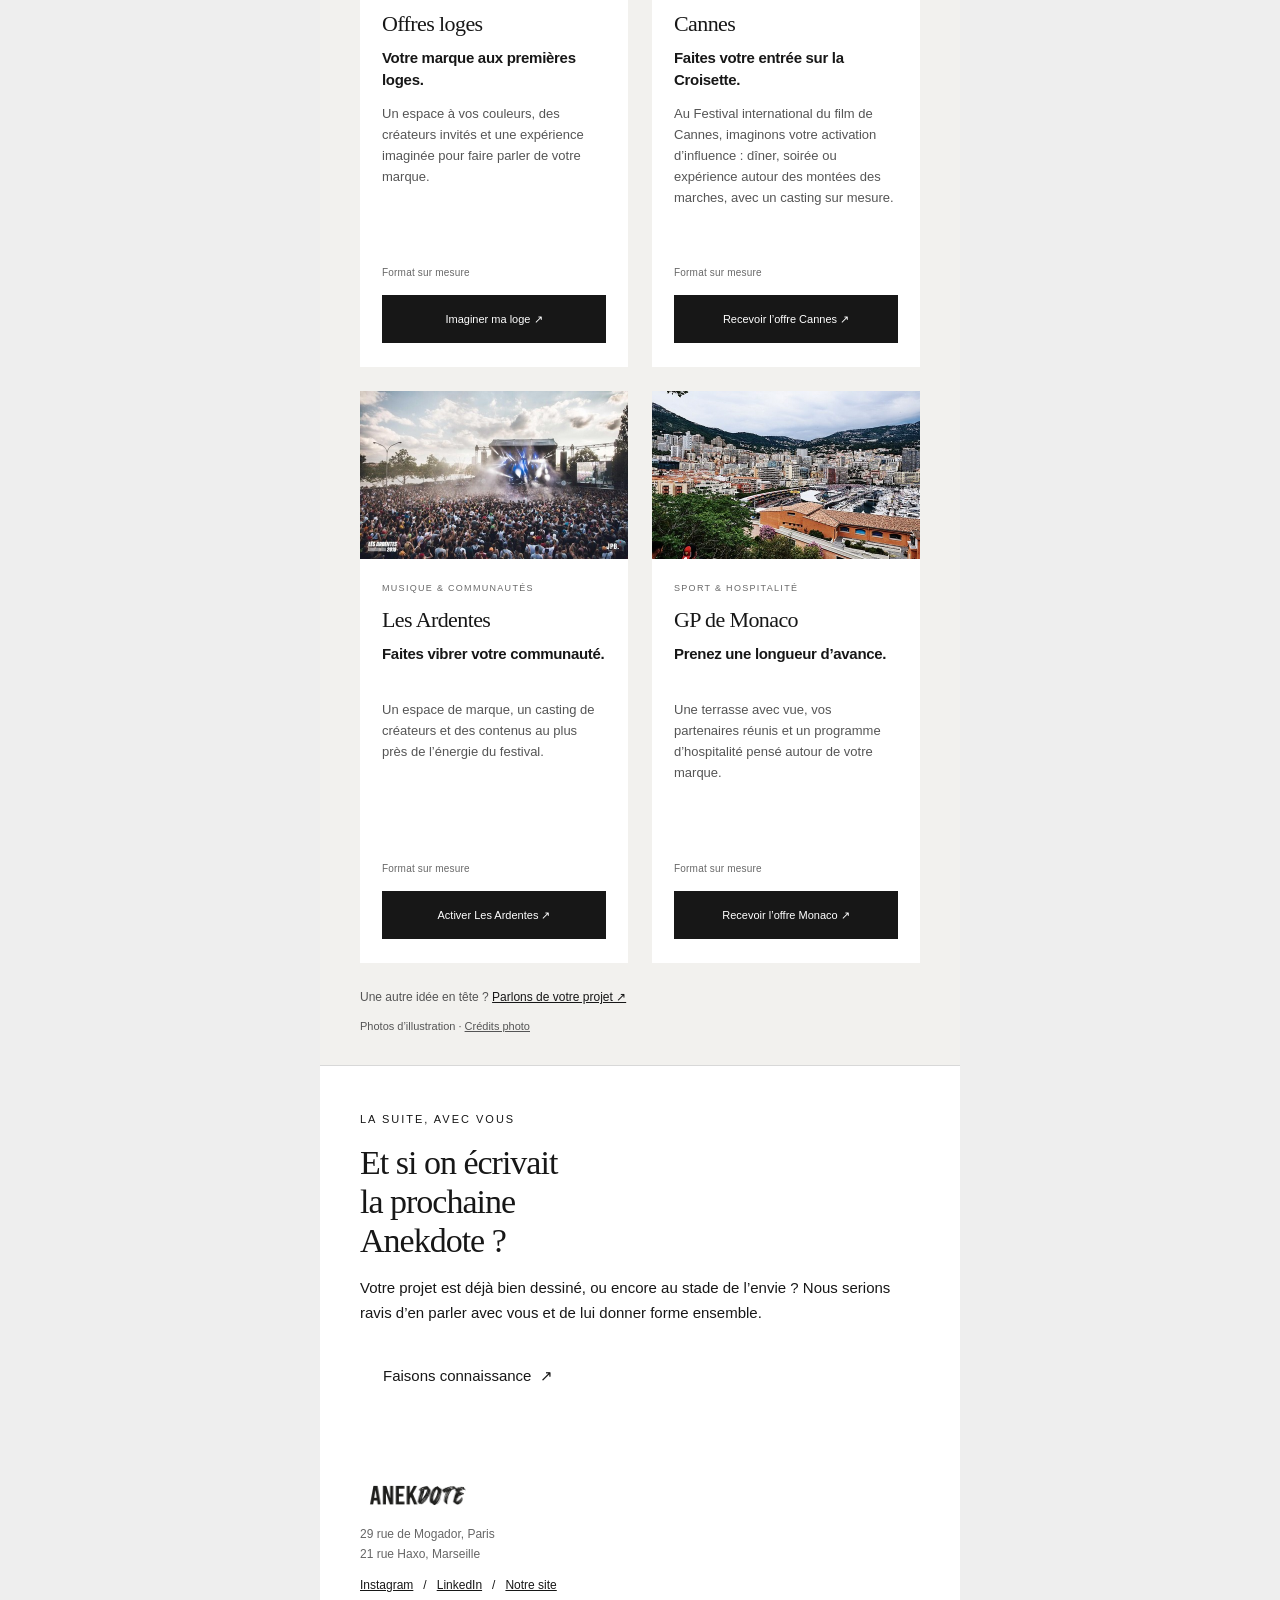
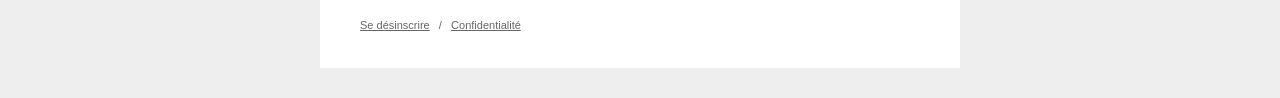
==== commit 8a653bba: "Replace generated offer visuals with credited event photographs" ====
--- a/newsletter.html
+++ b/newsletter.html
@@ -4,7 +4,7 @@
 <meta charset="utf-8">
 <meta name="viewport" content="width=device-width, initial-scale=1">
 <title>Anekdote — Les offres du moment</title>
-<meta name="description" content="Maquette de newsletter Anekdote : loges, Cannes, Les Ardentes et GP de Monaco. Offres et visuels fictifs.">
+<meta name="description" content="Maquette de newsletter Anekdote : loges, Cannes, Les Ardentes et GP de Monaco. Offres de démonstration illustrées par des photographies.">
 <style>
 a:focus-visible { outline: 2px solid #777; outline-offset: 4px; }
 @media only screen and (max-width: 640px) {
@@ -99,27 +99,28 @@
 <h2 class="offers-title" style="margin:0 0 14px;font-family:Georgia,'Times New Roman',serif;font-size:38px;line-height:42px;font-weight:400;letter-spacing:-1px">Votre marque.<br>Au bon endroit.</h2>
 <p style="margin:0 0 28px;font-size:14px;line-height:23px;color:#4a4a4a">Quatre temps forts pour créer la rencontre.<br>Choisissez le vôtre, on imagine la suite ensemble.</p>
 <table role="presentation" class="offer-grid" width="560" cellpadding="0" cellspacing="0" style="width:560px;border-collapse:collapse;table-layout:fixed"><tbody><tr><td class="offer-column" width="268" valign="top" style="width:268px;vertical-align:top;padding:0 0 24px"><table role="presentation" class="offer-card" width="268" cellpadding="0" cellspacing="0" style="width:268px;border-collapse:collapse;table-layout:fixed;background-color:#ffffff">
-<tbody><tr><td style="padding:0;font-size:0;line-height:0"><a href="https://www.anekdote.fr/contact/?utm_source=newsletter&amp;utm_medium=email&amp;utm_campaign=offres-du-moment-demo&amp;utm_content=loges" target="_blank" style="color:#171717;text-decoration:none"><img src="https://raphaeldumaslevillain-commits.github.io/NEWSLETTER-ANEKDOTE/assets/offers/offre-loges.jpg?v=couleur-20261102" width="268" height="168" alt="Visuel fictif : une loge privée avec vue sur un concert" class="offer-image" style="display:block;border:0;width:268px;height:168px;max-width:100%;object-fit:cover"></a></td></tr>
+<tbody><tr><td style="padding:0;font-size:0;line-height:0"><a href="https://www.anekdote.fr/contact/?utm_source=newsletter&amp;utm_medium=email&amp;utm_campaign=offres-du-moment-demo&amp;utm_content=loges" target="_blank" style="color:#171717;text-decoration:none"><img src="https://raphaeldumaslevillain-commits.github.io/NEWSLETTER-ANEKDOTE/assets/offers/offre-loges.jpg?v=photos-20261105" width="268" height="168" alt="Vue sur le terrain du PNC Park depuis une loge" class="offer-image" style="display:block;border:0;width:268px;height:168px;max-width:100%;object-fit:cover"></a></td></tr>
 <tr><td class="offer-copy" style="padding:22px 22px 0"><p style="margin:0 0 10px;font-size:9px;line-height:15px;letter-spacing:1.3px;color:#686868">CONCERTS &amp; SPORT</p><h3 style="margin:0 0 9px;font-size:22px;line-height:28px;letter-spacing:-0.6px;font-weight:400;font-family:Georgia,'Times New Roman',serif">Offres loges</h3><p class="offer-headline" style="margin:0;font-size:15px;line-height:22px;min-height:44px;font-weight:600;letter-spacing:-0.3px">Votre marque aux premières loges.</p></td></tr>
 <tr><td class="offer-description" height="147" valign="top" style="height:147px;padding:12px 22px 0;vertical-align:top"><p style="margin:0;font-size:13px;line-height:21px;color:#555555">Un espace à vos couleurs, des créateurs invités et une expérience imaginée pour faire parler de votre marque.</p></td></tr>
 <tr><td class="offer-copy" style="padding:15px 22px 14px"><p style="margin:0;font-size:10px;line-height:16px;letter-spacing:0.2px;color:#686868">Format sur mesure</p></td></tr>
 <tr><td class="offer-button-pad" style="padding:0 22px 24px"><table role="presentation" width="100%" cellpadding="0" cellspacing="0" style="border-collapse:collapse;width:100%"><tbody><tr><td align="center" bgcolor="#171717" height="48" style="height:48px;background-color:#171717"><a class="offer-cta" href="https://www.anekdote.fr/contact/?utm_source=newsletter&amp;utm_medium=email&amp;utm_campaign=offres-du-moment-demo&amp;utm_content=loges" target="_blank" style="display:block;padding:15px 8px;color:#ffffff;background-color:#171717;text-decoration:none;text-align:center;font-size:11px;line-height:18px;font-weight:500">Imaginer ma loge <span aria-hidden="true">↗</span></a></td></tr></tbody></table></td></tr></tbody></table></td><td class="offer-gap" width="24" style="width:24px;font-size:0;line-height:0">&nbsp;</td><td class="offer-column" width="268" valign="top" style="width:268px;vertical-align:top;padding:0 0 24px"><table role="presentation" class="offer-card" width="268" cellpadding="0" cellspacing="0" style="width:268px;border-collapse:collapse;table-layout:fixed;background-color:#ffffff">
-<tbody><tr><td style="padding:0;font-size:0;line-height:0"><a href="https://www.anekdote.fr/contact/?utm_source=newsletter&amp;utm_medium=email&amp;utm_campaign=offres-du-moment-demo&amp;utm_content=cannes" target="_blank" style="color:#171717;text-decoration:none"><img src="https://raphaeldumaslevillain-commits.github.io/NEWSLETTER-ANEKDOTE/assets/offers/offre-cannes.jpg?v=couleur-20261102" width="268" height="168" alt="Visuel fictif : un escalier événementiel face à la Riviera" class="offer-image" style="display:block;border:0;width:268px;height:168px;max-width:100%;object-fit:cover"></a></td></tr>
+<tbody><tr><td style="padding:0;font-size:0;line-height:0"><a href="https://www.anekdote.fr/contact/?utm_source=newsletter&amp;utm_medium=email&amp;utm_campaign=offres-du-moment-demo&amp;utm_content=cannes" target="_blank" style="color:#171717;text-decoration:none"><img src="https://raphaeldumaslevillain-commits.github.io/NEWSLETTER-ANEKDOTE/assets/offers/offre-cannes.jpg?v=photos-20261105" width="268" height="168" alt="Les marches et le tapis rouge du Festival de Cannes" class="offer-image" style="display:block;border:0;width:268px;height:168px;max-width:100%;object-fit:cover"></a></td></tr>
 <tr><td class="offer-copy" style="padding:22px 22px 0"><p style="margin:0 0 10px;font-size:9px;line-height:15px;letter-spacing:1.3px;color:#686868">RENCONTRES &amp; INFLUENCE</p><h3 style="margin:0 0 9px;font-size:22px;line-height:28px;letter-spacing:-0.6px;font-weight:400;font-family:Georgia,'Times New Roman',serif">Cannes</h3><p class="offer-headline" style="margin:0;font-size:15px;line-height:22px;min-height:44px;font-weight:600;letter-spacing:-0.3px">Faites votre entrée sur la Croisette.</p></td></tr>
 <tr><td class="offer-description" height="147" valign="top" style="height:147px;padding:12px 22px 0;vertical-align:top"><p style="margin:0;font-size:13px;line-height:21px;color:#555555">Au Festival international du film de Cannes, imaginons votre activation d’influence : dîner, soirée ou expérience autour des montées des marches, avec un casting sur mesure.</p></td></tr>
 <tr><td class="offer-copy" style="padding:15px 22px 14px"><p style="margin:0;font-size:10px;line-height:16px;letter-spacing:0.2px;color:#686868">Format sur mesure</p></td></tr>
 <tr><td class="offer-button-pad" style="padding:0 22px 24px"><table role="presentation" width="100%" cellpadding="0" cellspacing="0" style="border-collapse:collapse;width:100%"><tbody><tr><td align="center" bgcolor="#171717" height="48" style="height:48px;background-color:#171717"><a class="offer-cta" href="https://www.anekdote.fr/contact/?utm_source=newsletter&amp;utm_medium=email&amp;utm_campaign=offres-du-moment-demo&amp;utm_content=cannes" target="_blank" style="display:block;padding:15px 8px;color:#ffffff;background-color:#171717;text-decoration:none;text-align:center;font-size:11px;line-height:18px;font-weight:500">Recevoir l’offre Cannes <span aria-hidden="true">↗</span></a></td></tr></tbody></table></td></tr></tbody></table></td></tr><tr><td class="offer-column" width="268" valign="top" style="width:268px;vertical-align:top;padding:0 0 24px"><table role="presentation" class="offer-card" width="268" cellpadding="0" cellspacing="0" style="width:268px;border-collapse:collapse;table-layout:fixed;background-color:#ffffff">
-<tbody><tr><td style="padding:0;font-size:0;line-height:0"><a href="https://www.anekdote.fr/contact/?utm_source=newsletter&amp;utm_medium=email&amp;utm_campaign=offres-du-moment-demo&amp;utm_content=ardentes" target="_blank" style="color:#171717;text-decoration:none"><img src="https://raphaeldumaslevillain-commits.github.io/NEWSLETTER-ANEKDOTE/assets/offers/offre-ardentes.jpg?v=couleur-20261102" width="268" height="168" alt="Visuel fictif : une foule devant une scène de festival" class="offer-image" style="display:block;border:0;width:268px;height:168px;max-width:100%;object-fit:cover"></a></td></tr>
+<tbody><tr><td style="padding:0;font-size:0;line-height:0"><a href="https://www.anekdote.fr/contact/?utm_source=newsletter&amp;utm_medium=email&amp;utm_campaign=offres-du-moment-demo&amp;utm_content=ardentes" target="_blank" style="color:#171717;text-decoration:none"><img src="https://raphaeldumaslevillain-commits.github.io/NEWSLETTER-ANEKDOTE/assets/offers/offre-ardentes.jpg?v=photos-20261105" width="268" height="168" alt="Le public devant la scène Wallifornia Beach aux Ardentes 2019" class="offer-image" style="display:block;border:0;width:268px;height:168px;max-width:100%;object-fit:cover"></a></td></tr>
 <tr><td class="offer-copy" style="padding:22px 22px 0"><p style="margin:0 0 10px;font-size:9px;line-height:15px;letter-spacing:1.3px;color:#686868">MUSIQUE &amp; COMMUNAUTÉS</p><h3 style="margin:0 0 9px;font-size:22px;line-height:28px;letter-spacing:-0.6px;font-weight:400;font-family:Georgia,'Times New Roman',serif">Les Ardentes</h3><p class="offer-headline" style="margin:0;font-size:15px;line-height:22px;min-height:44px;font-weight:600;letter-spacing:-0.3px">Faites vibrer votre communauté.</p></td></tr>
 <tr><td class="offer-description" height="147" valign="top" style="height:147px;padding:12px 22px 0;vertical-align:top"><p style="margin:0;font-size:13px;line-height:21px;color:#555555">Un espace de marque, un casting de créateurs et des contenus au plus près de l’énergie du festival.</p></td></tr>
 <tr><td class="offer-copy" style="padding:15px 22px 14px"><p style="margin:0;font-size:10px;line-height:16px;letter-spacing:0.2px;color:#686868">Format sur mesure</p></td></tr>
 <tr><td class="offer-button-pad" style="padding:0 22px 24px"><table role="presentation" width="100%" cellpadding="0" cellspacing="0" style="border-collapse:collapse;width:100%"><tbody><tr><td align="center" bgcolor="#171717" height="48" style="height:48px;background-color:#171717"><a class="offer-cta" href="https://www.anekdote.fr/contact/?utm_source=newsletter&amp;utm_medium=email&amp;utm_campaign=offres-du-moment-demo&amp;utm_content=ardentes" target="_blank" style="display:block;padding:15px 8px;color:#ffffff;background-color:#171717;text-decoration:none;text-align:center;font-size:11px;line-height:18px;font-weight:500">Activer Les Ardentes <span aria-hidden="true">↗</span></a></td></tr></tbody></table></td></tr></tbody></table></td><td class="offer-gap" width="24" style="width:24px;font-size:0;line-height:0">&nbsp;</td><td class="offer-column" width="268" valign="top" style="width:268px;vertical-align:top;padding:0 0 24px"><table role="presentation" class="offer-card" width="268" cellpadding="0" cellspacing="0" style="width:268px;border-collapse:collapse;table-layout:fixed;background-color:#ffffff">
-<tbody><tr><td style="padding:0;font-size:0;line-height:0"><a href="https://www.anekdote.fr/contact/?utm_source=newsletter&amp;utm_medium=email&amp;utm_campaign=offres-du-moment-demo&amp;utm_content=monaco" target="_blank" style="color:#171717;text-decoration:none"><img src="https://raphaeldumaslevillain-commits.github.io/NEWSLETTER-ANEKDOTE/assets/offers/offre-monaco.jpg?v=couleur-20261102" width="268" height="168" alt="Visuel fictif : une terrasse surplombant un circuit en bord de mer" class="offer-image" style="display:block;border:0;width:268px;height:168px;max-width:100%;object-fit:cover"></a></td></tr>
+<tbody><tr><td style="padding:0;font-size:0;line-height:0"><a href="https://www.anekdote.fr/contact/?utm_source=newsletter&amp;utm_medium=email&amp;utm_campaign=offres-du-moment-demo&amp;utm_content=monaco" target="_blank" style="color:#171717;text-decoration:none"><img src="https://raphaeldumaslevillain-commits.github.io/NEWSLETTER-ANEKDOTE/assets/offers/offre-monaco.jpg?v=photos-20261105" width="268" height="168" alt="Le port et les tribunes pendant le Grand Prix de Monaco 2023" class="offer-image" style="display:block;border:0;width:268px;height:168px;max-width:100%;object-fit:cover"></a></td></tr>
 <tr><td class="offer-copy" style="padding:22px 22px 0"><p style="margin:0 0 10px;font-size:9px;line-height:15px;letter-spacing:1.3px;color:#686868">SPORT &amp; HOSPITALITÉ</p><h3 style="margin:0 0 9px;font-size:22px;line-height:28px;letter-spacing:-0.6px;font-weight:400;font-family:Georgia,'Times New Roman',serif">GP de Monaco</h3><p class="offer-headline" style="margin:0;font-size:15px;line-height:22px;min-height:44px;font-weight:600;letter-spacing:-0.3px">Prenez une longueur d’avance.</p></td></tr>
 <tr><td class="offer-description" height="147" valign="top" style="height:147px;padding:12px 22px 0;vertical-align:top"><p style="margin:0;font-size:13px;line-height:21px;color:#555555">Une terrasse avec vue, vos partenaires réunis et un programme d’hospitalité pensé autour de votre marque.</p></td></tr>
 <tr><td class="offer-copy" style="padding:15px 22px 14px"><p style="margin:0;font-size:10px;line-height:16px;letter-spacing:0.2px;color:#686868">Format sur mesure</p></td></tr>
 <tr><td class="offer-button-pad" style="padding:0 22px 24px"><table role="presentation" width="100%" cellpadding="0" cellspacing="0" style="border-collapse:collapse;width:100%"><tbody><tr><td align="center" bgcolor="#171717" height="48" style="height:48px;background-color:#171717"><a class="offer-cta" href="https://www.anekdote.fr/contact/?utm_source=newsletter&amp;utm_medium=email&amp;utm_campaign=offres-du-moment-demo&amp;utm_content=monaco" target="_blank" style="display:block;padding:15px 8px;color:#ffffff;background-color:#171717;text-decoration:none;text-align:center;font-size:11px;line-height:18px;font-weight:500">Recevoir l’offre Monaco <span aria-hidden="true">↗</span></a></td></tr></tbody></table></td></tr></tbody></table></td></tr></tbody></table>
 <p style="margin:0 0 10px;font-size:12px;line-height:20px;color:#555555">Une autre idée en tête ? <a href="https://www.anekdote.fr/contact/?utm_source=newsletter&amp;utm_medium=email&amp;utm_campaign=offres-du-moment-demo&amp;utm_content=sur-mesure" target="_blank" style="color:#171717;text-decoration:underline">Parlons de votre projet ↗</a></p>
+<p style="margin:0 0 10px;font-size:11px;line-height:18px;color:#555555">Photos d’illustration · <a href="https://github.com/raphaeldumaslevillain-commits/NEWSLETTER-ANEKDOTE#photos-et-licences" target="_blank" style="color:#555555;text-decoration:underline">Crédits photo</a></p>
 </td></tr>
 <!-- OFFERS:END --><tr><td bgcolor="#ffffff" style="padding:44px 40px 46px;border-top:1px solid rgb(227,227,227)" class="email-pad"><p style="margin:0px;font-size:11px;line-height:18px;letter-spacing:2px">LA SUITE, AVEC VOUS</p><h2 style="margin:15px 0px;font-size:34px;line-height:39px;letter-spacing:-1px;font-family:Georgia,&quot;Times New Roman&quot;,serif;font-weight:400">Et si on écrivait<br>la prochaine<br>Anekdote ?</h2><p style="margin:0px 0px 24px;font-size:15px;line-height:25px">Votre projet est déjà bien dessiné, ou encore au stade de l’envie ? Nous serions ravis d’en parler avec vous et de lui donner forme ensemble.</p><table role="presentation" style="border-collapse:collapse"><tbody><tr><td bgcolor="#ffffff" style="padding:16px 23px"><a href="https://www.anekdote.fr/contact/" style="color:rgb(23,23,23);font-size:15px;line-height:22px;text-decoration:none;display:inline-block" target="_blank">Faisons connaissance  ↗</a></td></tr></tbody></table></td></tr><tr><td style="padding:28px 40px 33px" class="email-pad"><p style="margin:0px 0px 10px;font-size:16px;letter-spacing:1px"><a href="https://www.anekdote.fr/" style="color:rgb(23,23,23);text-decoration:none" target="_blank"><img src="https://raphaeldumaslevillain-commits.github.io/NEWSLETTER-ANEKDOTE/assets/images/anekdote-logo.png" width="116" height="37" alt="Anekdote" style="border:0px;outline:medium;display:block;width:116px;height:auto"></a></p><p style="margin:0px;font-size:12px;line-height:20px;color:rgb(102,102,102)">29 rue de Mogador, Paris<br>21 rue Haxo, Marseille</p><p style="margin:10px 0px 19px;font-size:12px;line-height:23px"><a href="https://www.instagram.com/anekdotefr/" style="color:rgb(23,23,23)" target="_blank">Instagram</a>   /   <a href="https://linkedin.com/company/anekdote-influence" style="color:rgb(23,23,23)" target="_blank">LinkedIn</a>   /   <a href="https://www.anekdote.fr/" style="color:rgb(23,23,23)" target="_blank">Notre site</a></p><p style="margin:0px;font-size:11px;line-height:19px;color:rgb(102,102,102)"><a style="color:rgb(102,102,102);text-decoration-line:underline">Se désinscrire</a>   /   <a href="https://www.anekdote.fr/politique-de-confidentialite" style="color:rgb(102,102,102)" target="_blank">Confidentialité</a></p></td></tr></tbody></table><table role="presentation" width="100%" style="border-collapse:collapse"><tbody><tr><td height="28" style="height:28px;font-size:0px;line-height:0"> </td></tr></tbody></table></td></tr></tbody></table>
 </body>
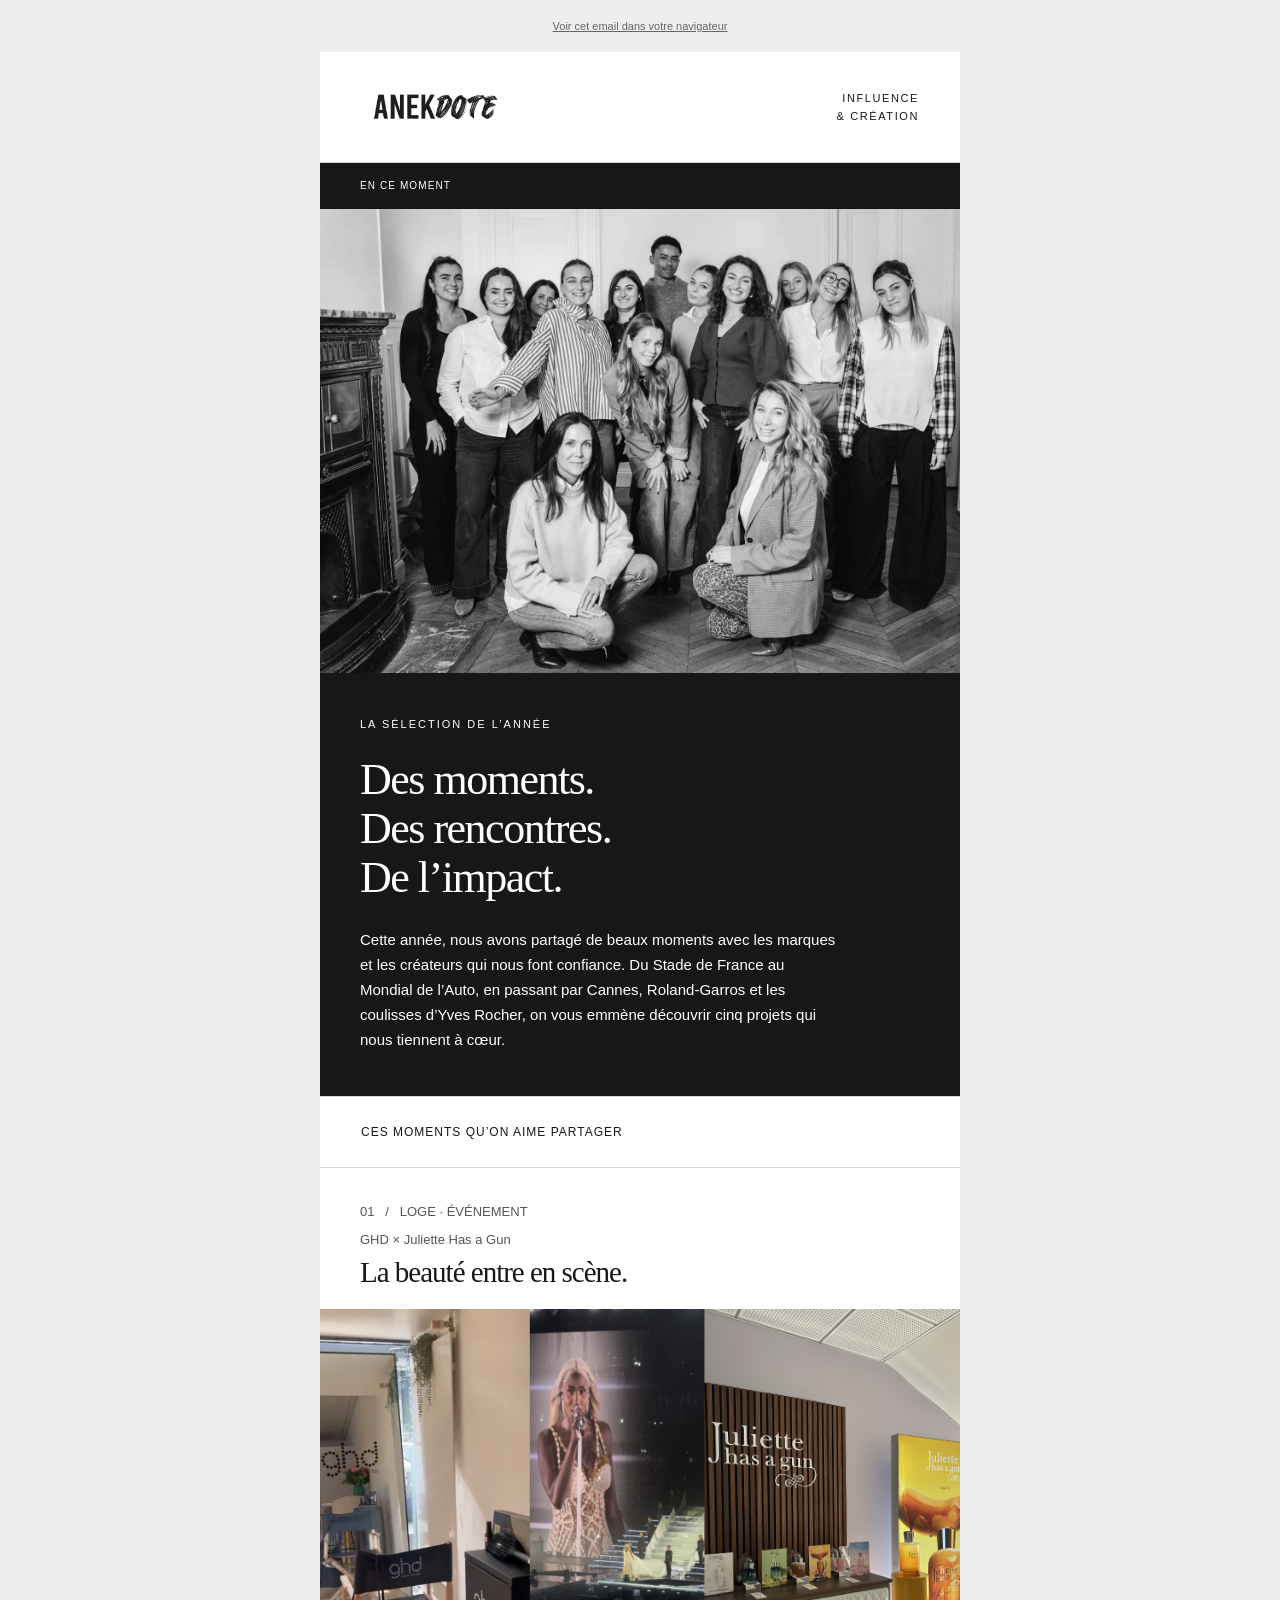
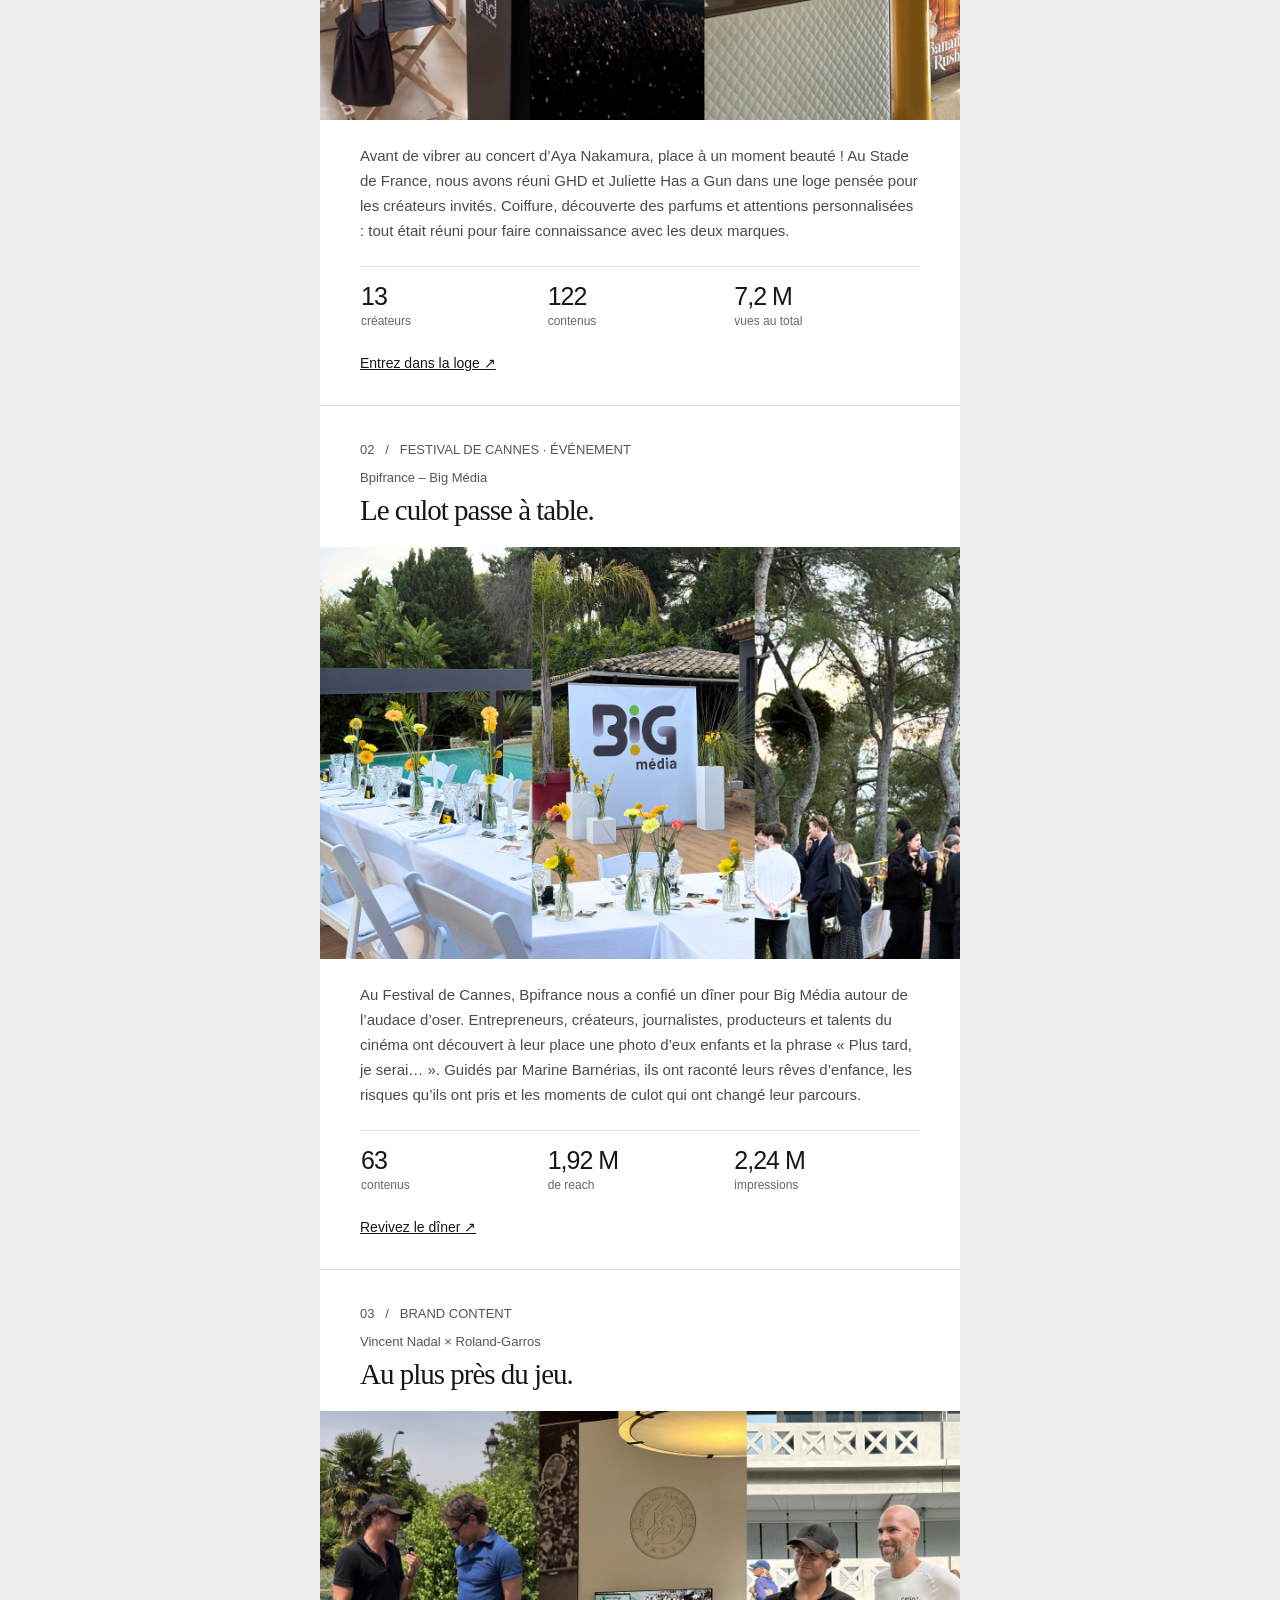
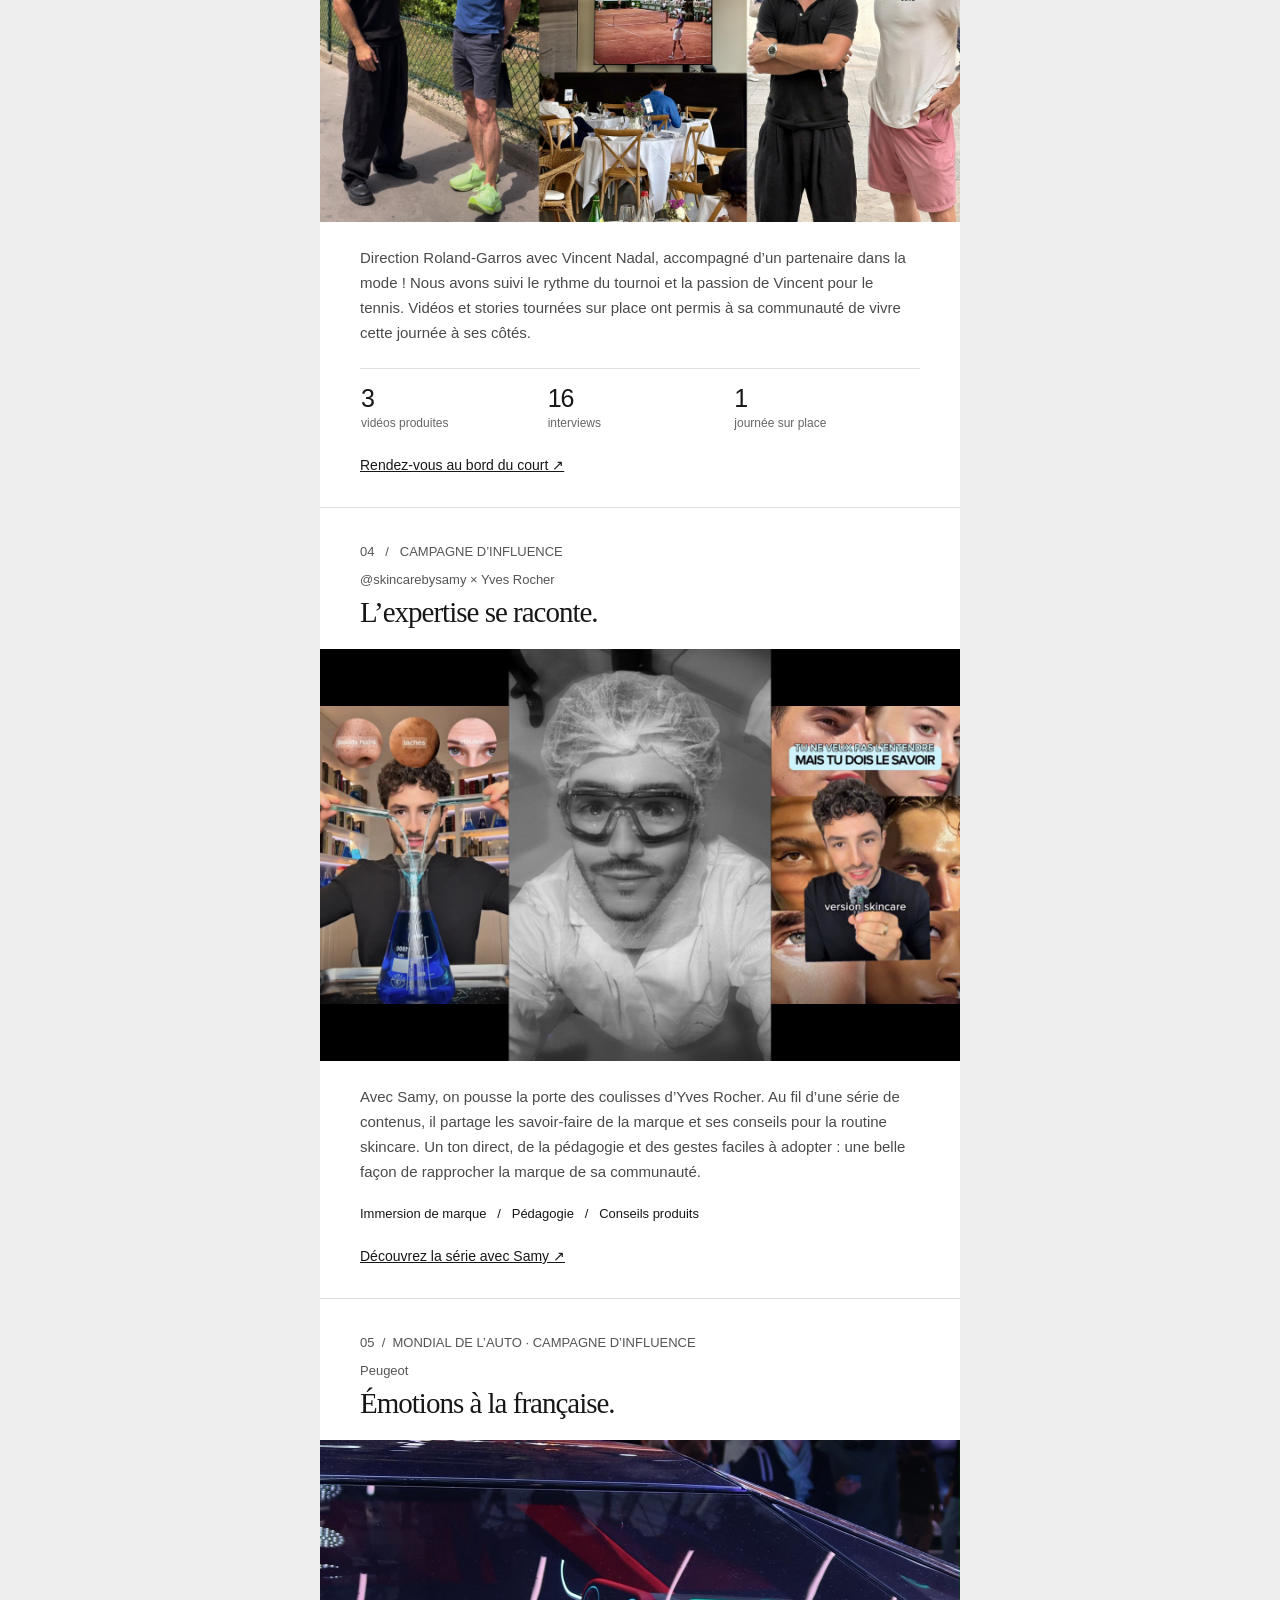
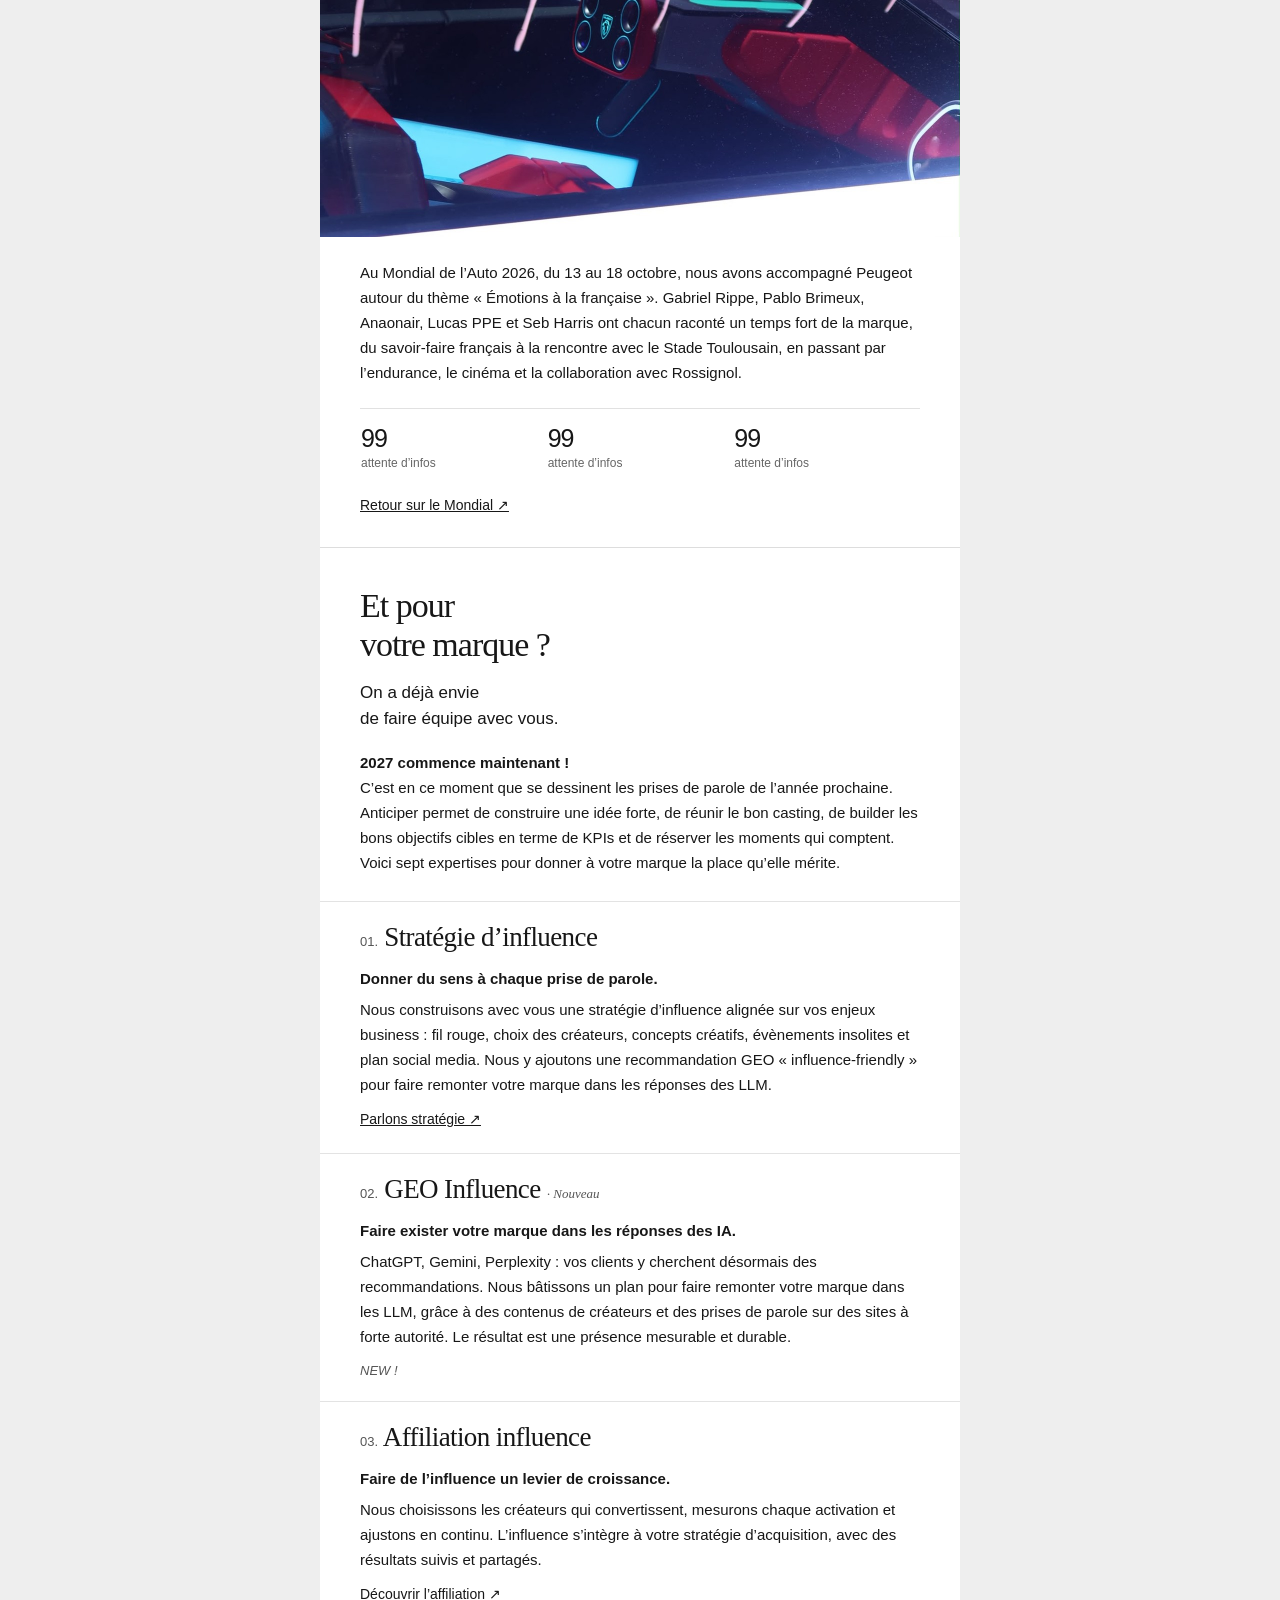
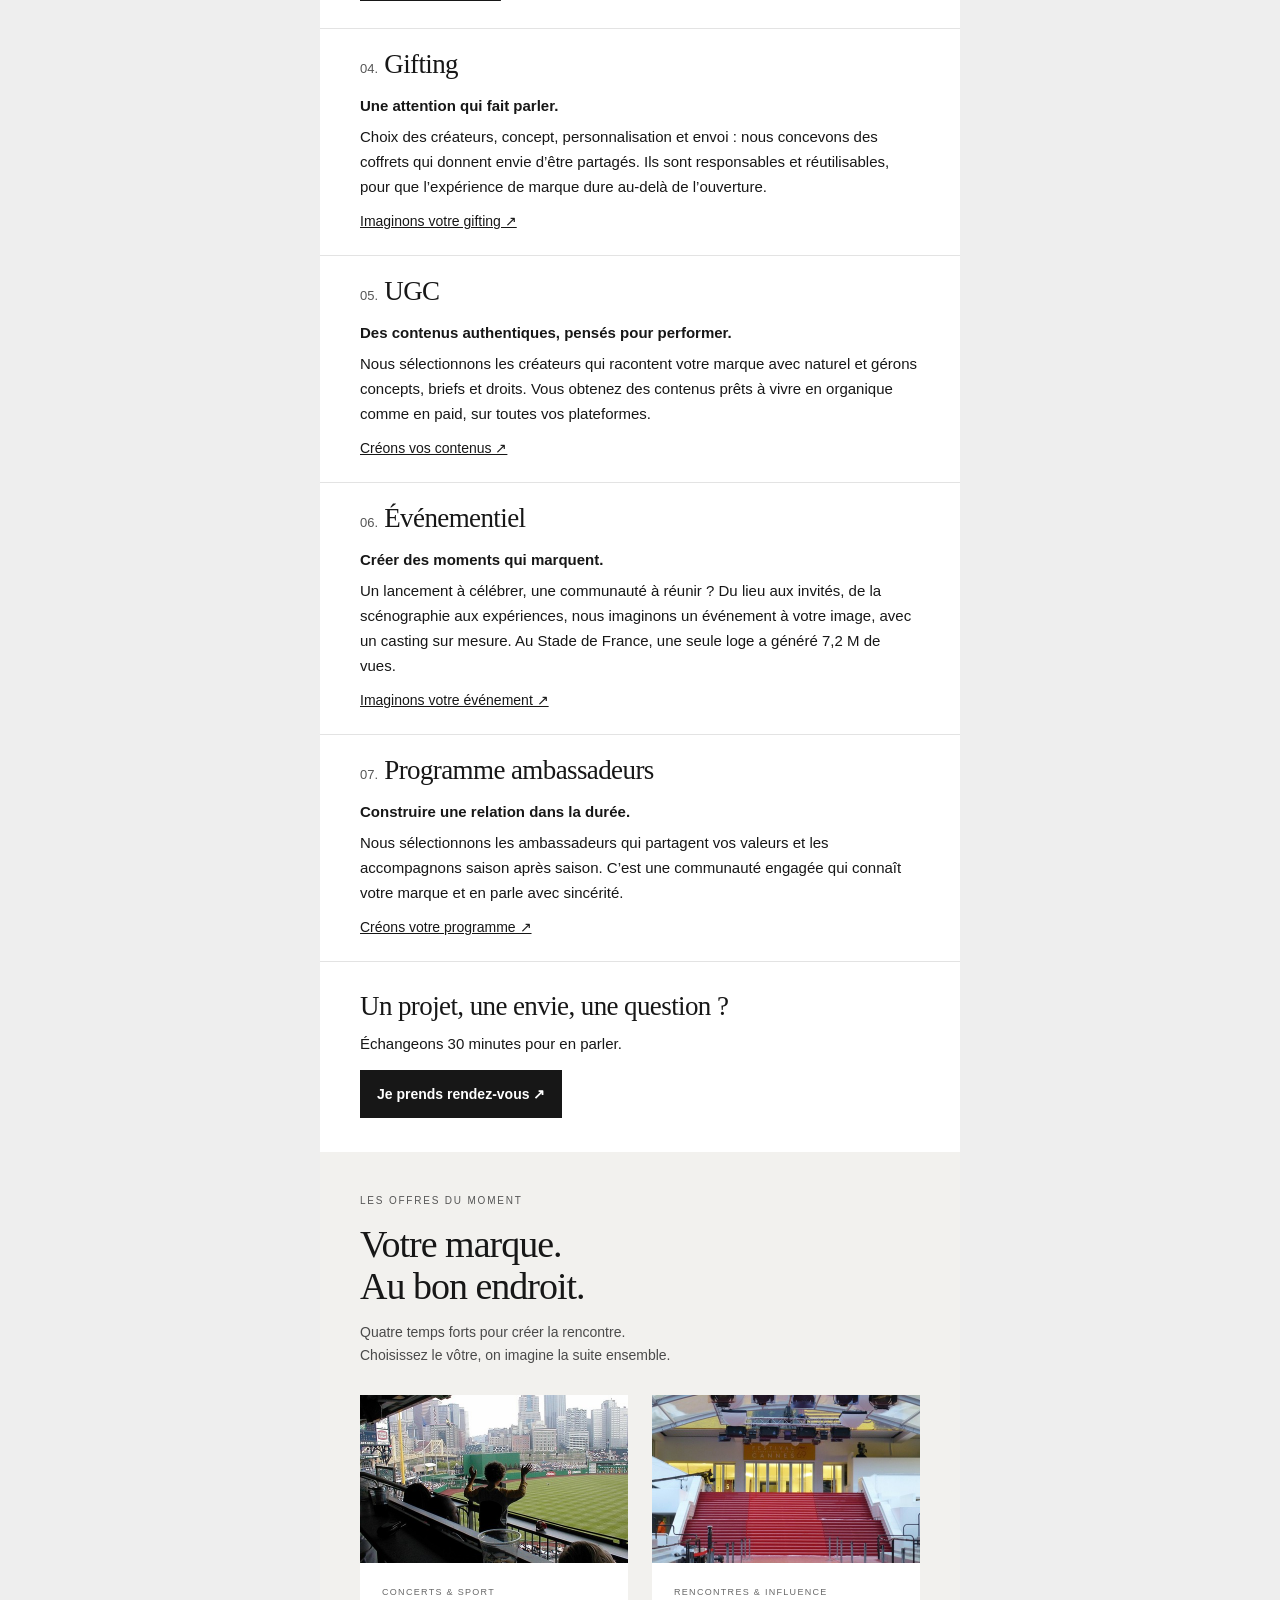
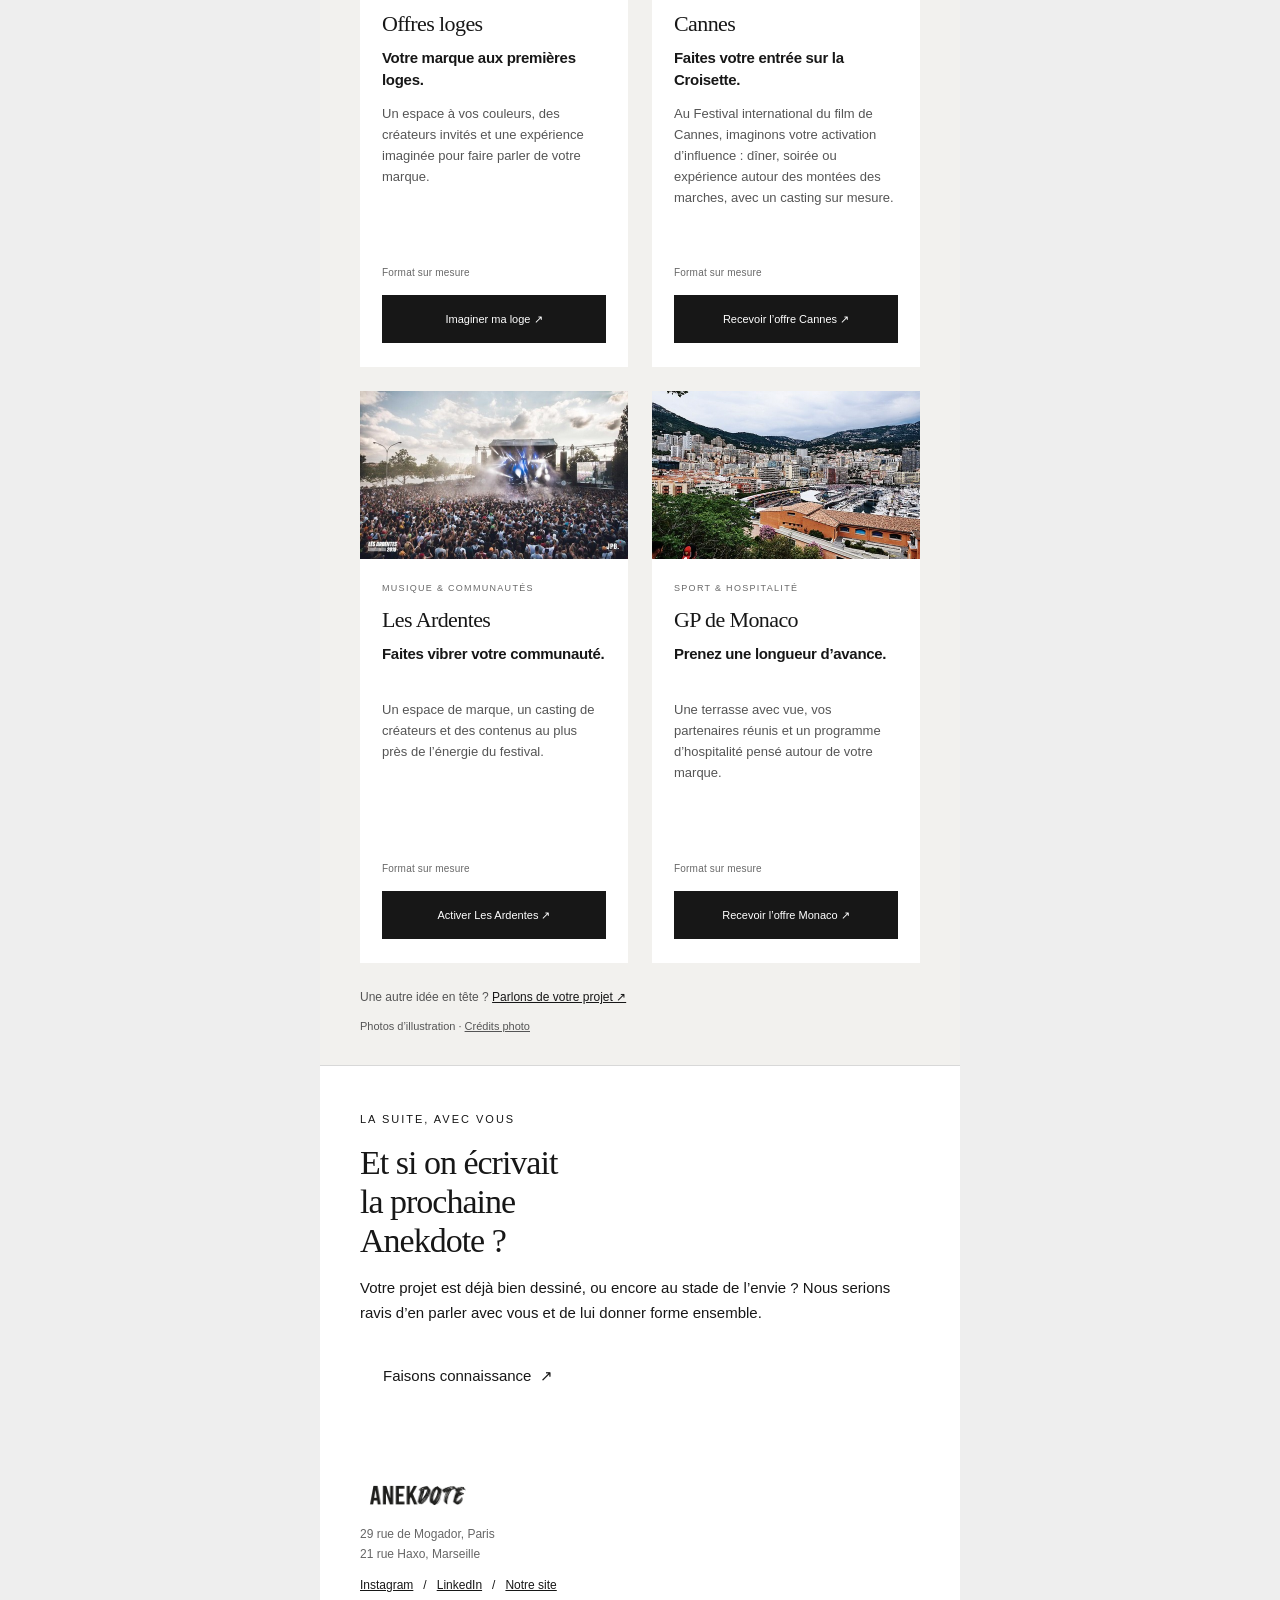
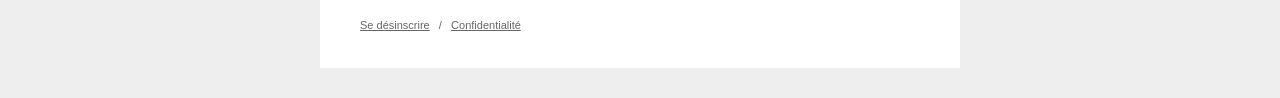
==== commit 94c36dcd: "Use the supplied Peugeot motor show photograph" ====
--- a/newsletter.html
+++ b/newsletter.html
@@ -32,7 +32,7 @@
 <h2 style="margin:5px 0px 0px;font-size:29px;line-height:35px;letter-spacing:-1px;font-family:Georgia,&quot;Times New Roman&quot;,serif;font-weight:400">Émotions à la française.</h2>
 </td></tr>
 <tr><td>
-<img src="https://raphaeldumaslevillain-commits.github.io/NEWSLETTER-ANEKDOTE/assets/images/peugeot-mondial-auto-2026.jpg" alt="La Peugeot 9X8 sur le stand du Mondial de l’Auto 2026" width="640" height="397" style="border:0px;display:block;width:640px;max-width:640px;height:auto" class="email-image">
+<img src="https://raphaeldumaslevillain-commits.github.io/NEWSLETTER-ANEKDOTE/assets/images/peugeot-mondial-auto-2026.jpg?v=habitacle-20261105" alt="L’habitacle d’une Peugeot exposée au Mondial de l’Auto 2026" width="640" height="397" style="border:0px;display:block;width:640px;max-width:640px;height:auto" class="email-image">
 </td></tr>
 <tr><td style="padding:23px 40px 30px;border-bottom:1px solid rgb(221,221,221)" class="email-pad">
 <p style="margin:0px;font-size:15px;line-height:25px">Au Mondial de l’Auto 2026, du 13 au 18 octobre, nous avons accompagné Peugeot autour du thème «&nbsp;Émotions à la française&nbsp;». Gabriel Rippe, Pablo Brimeux, Anaonair, Lucas PPE et Seb Harris ont chacun raconté un temps fort de la marque, du savoir-faire français à la rencontre avec le Stade Toulousain, en passant par l’endurance, le cinéma et la collaboration avec Rossignol.</p>
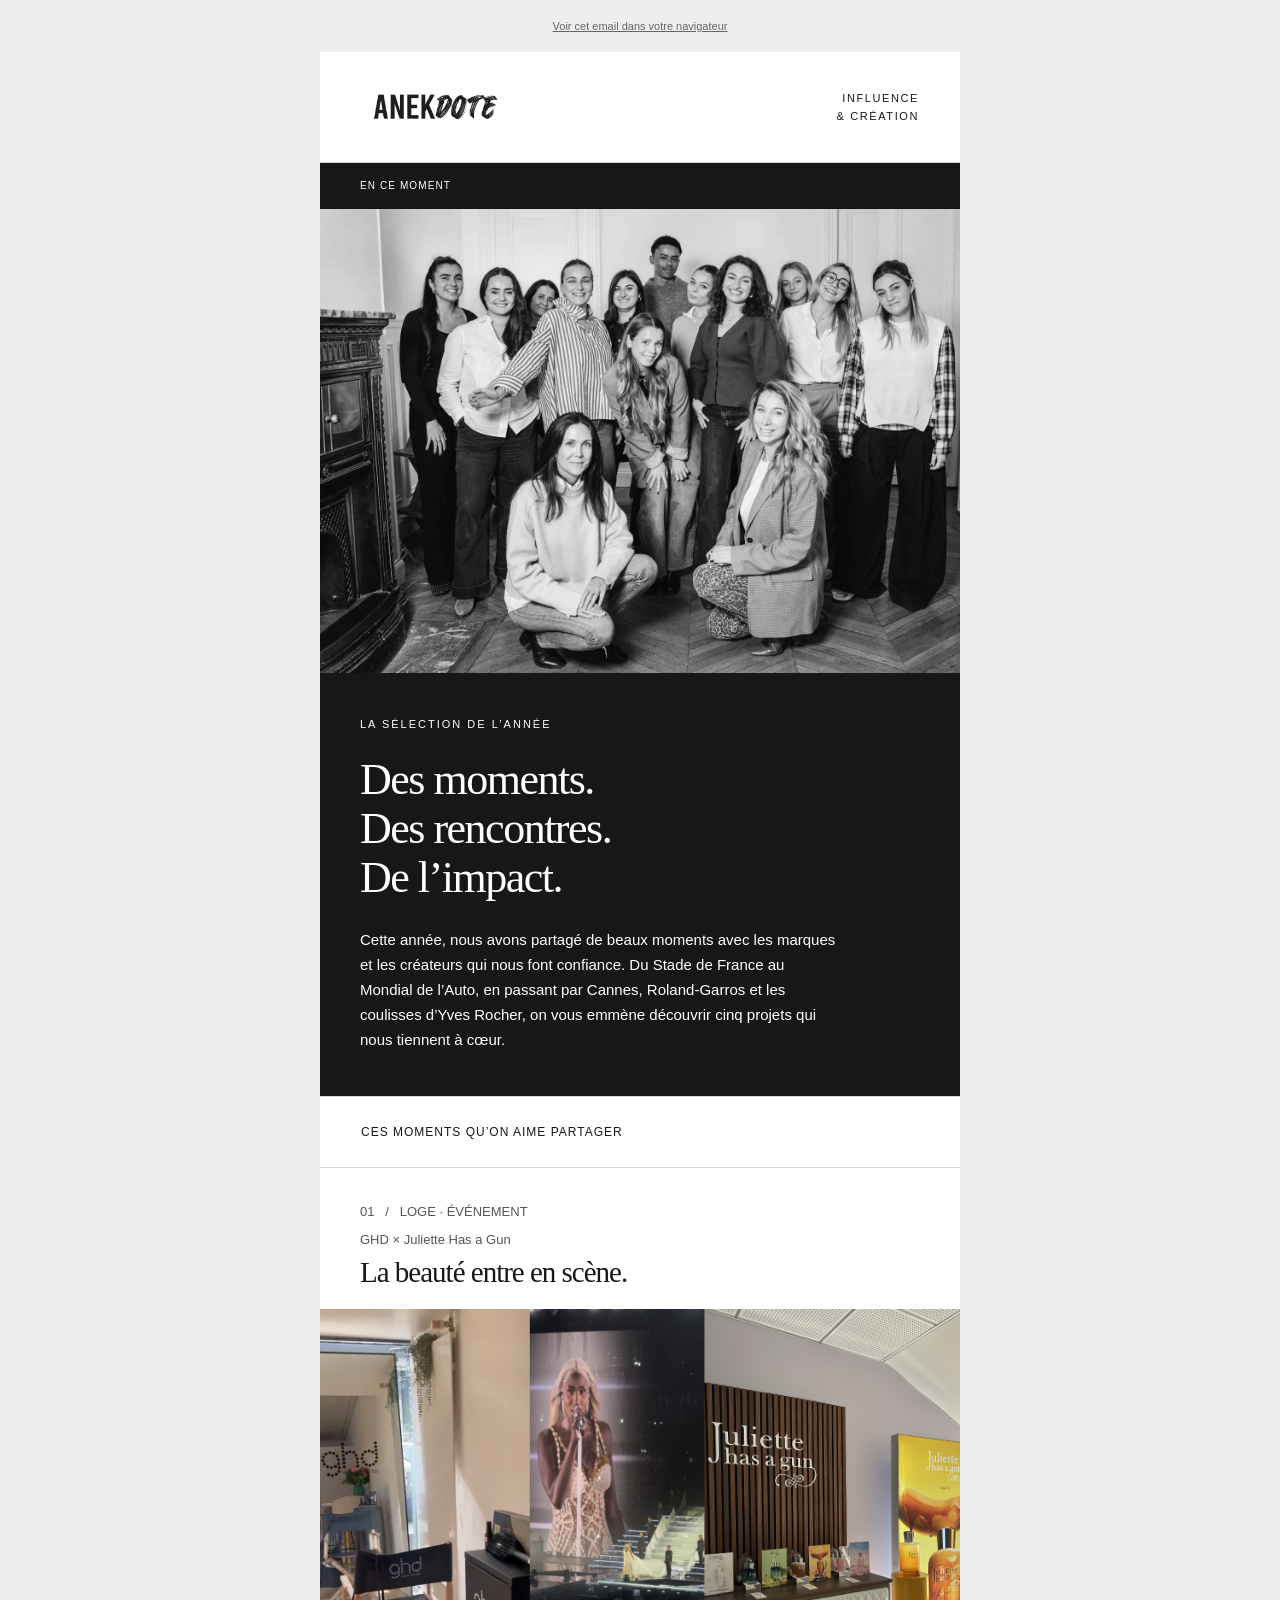
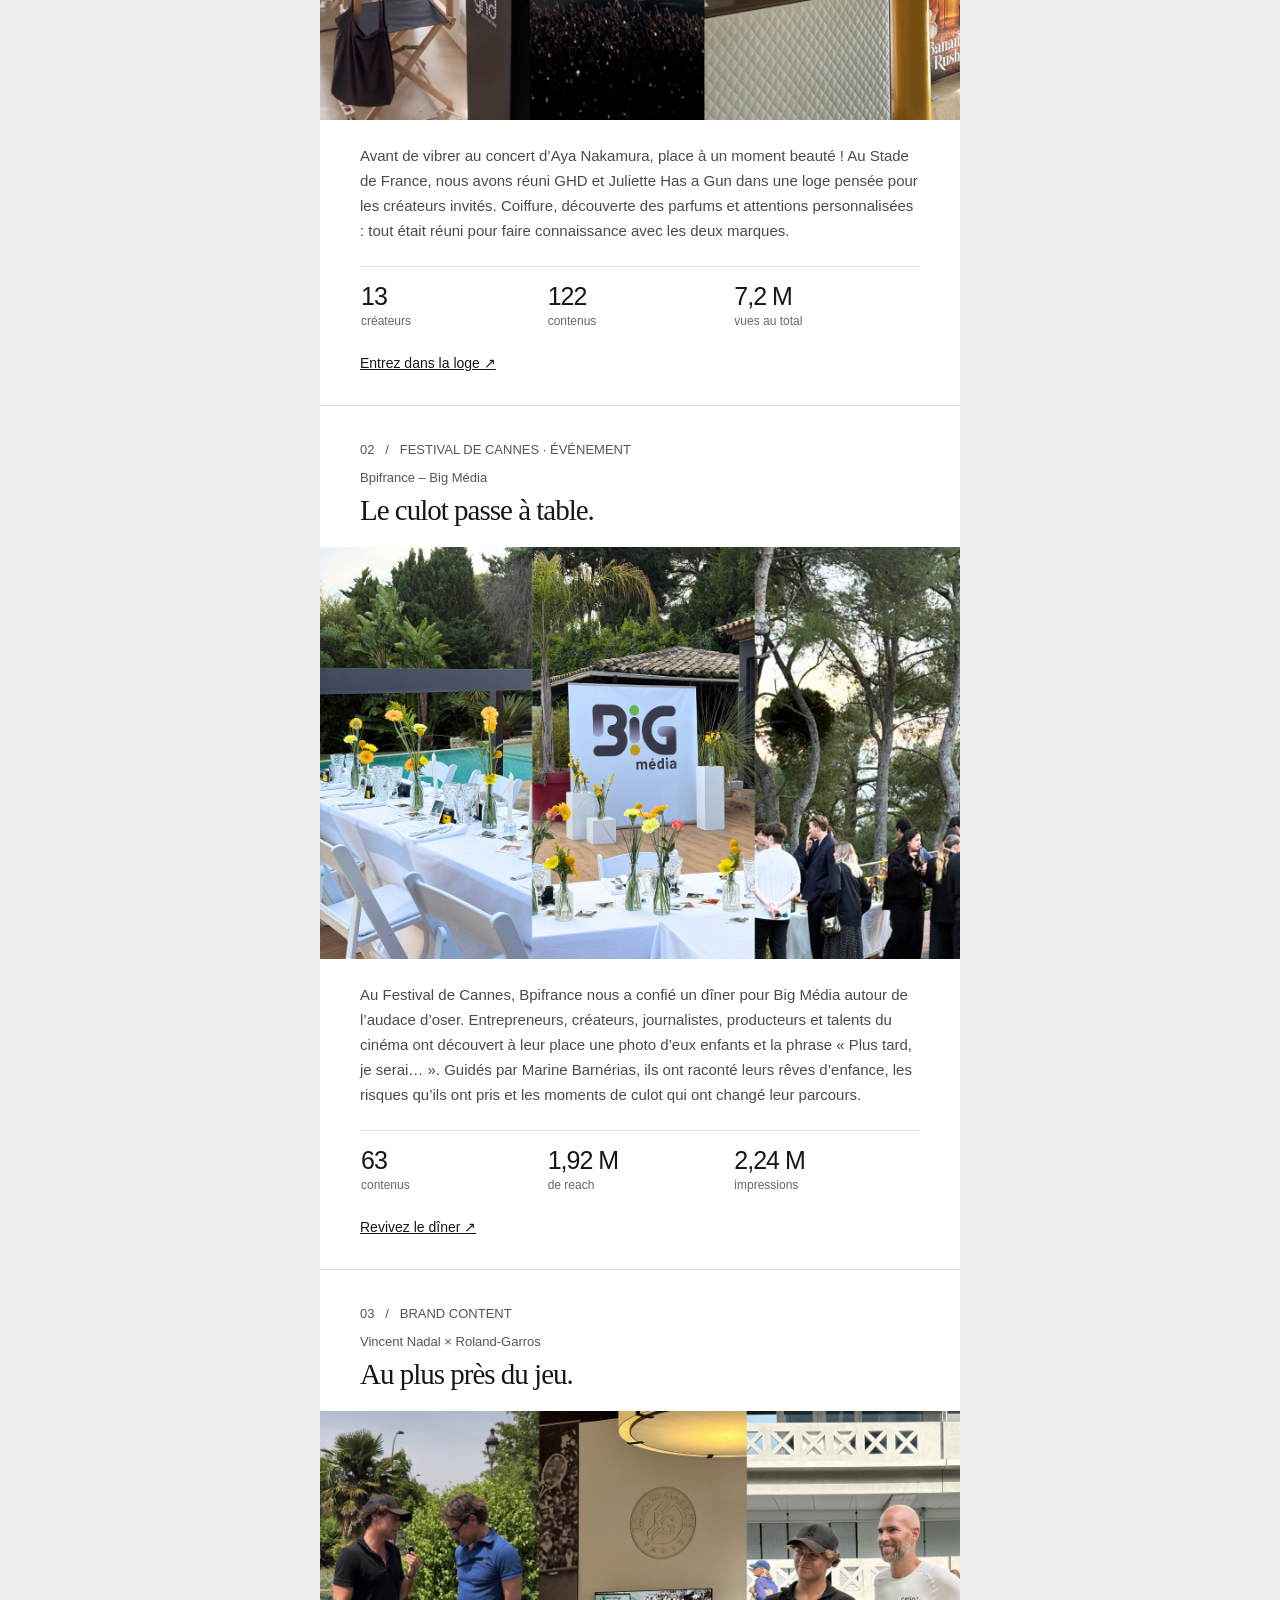
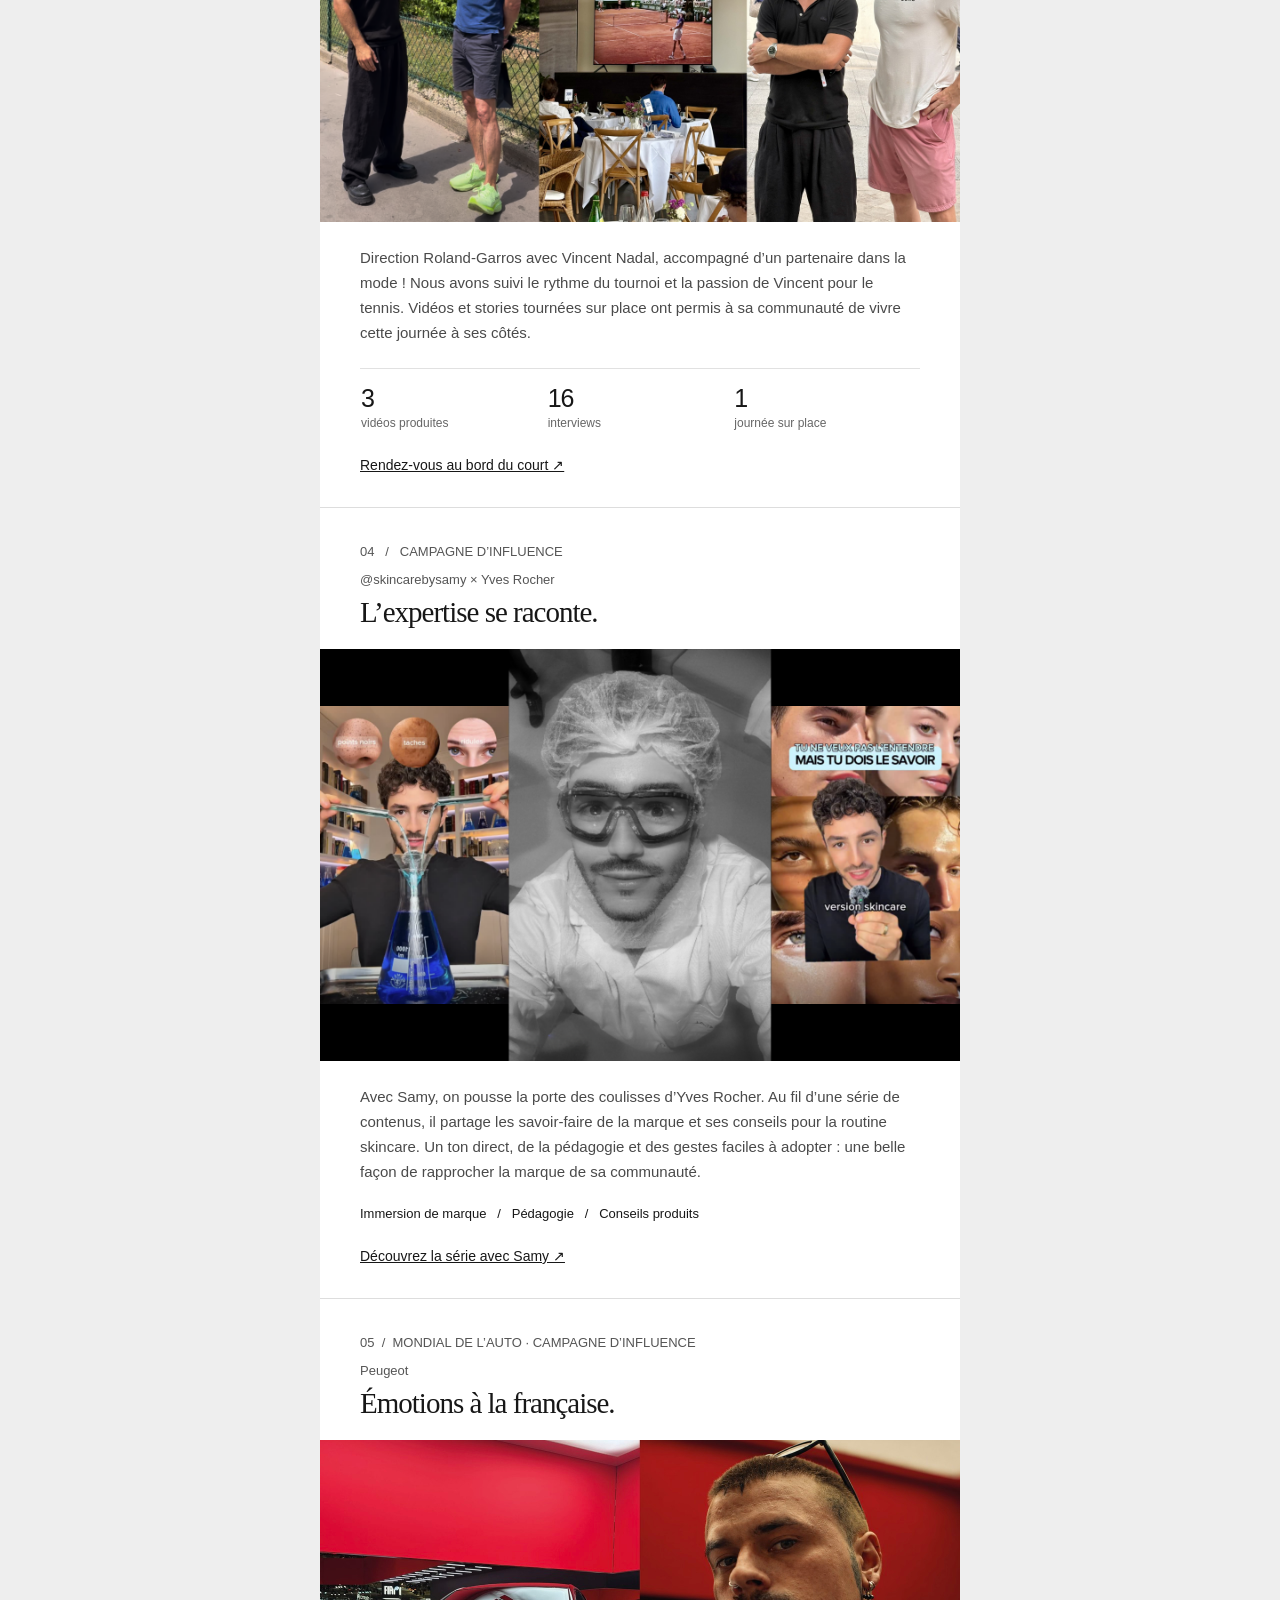
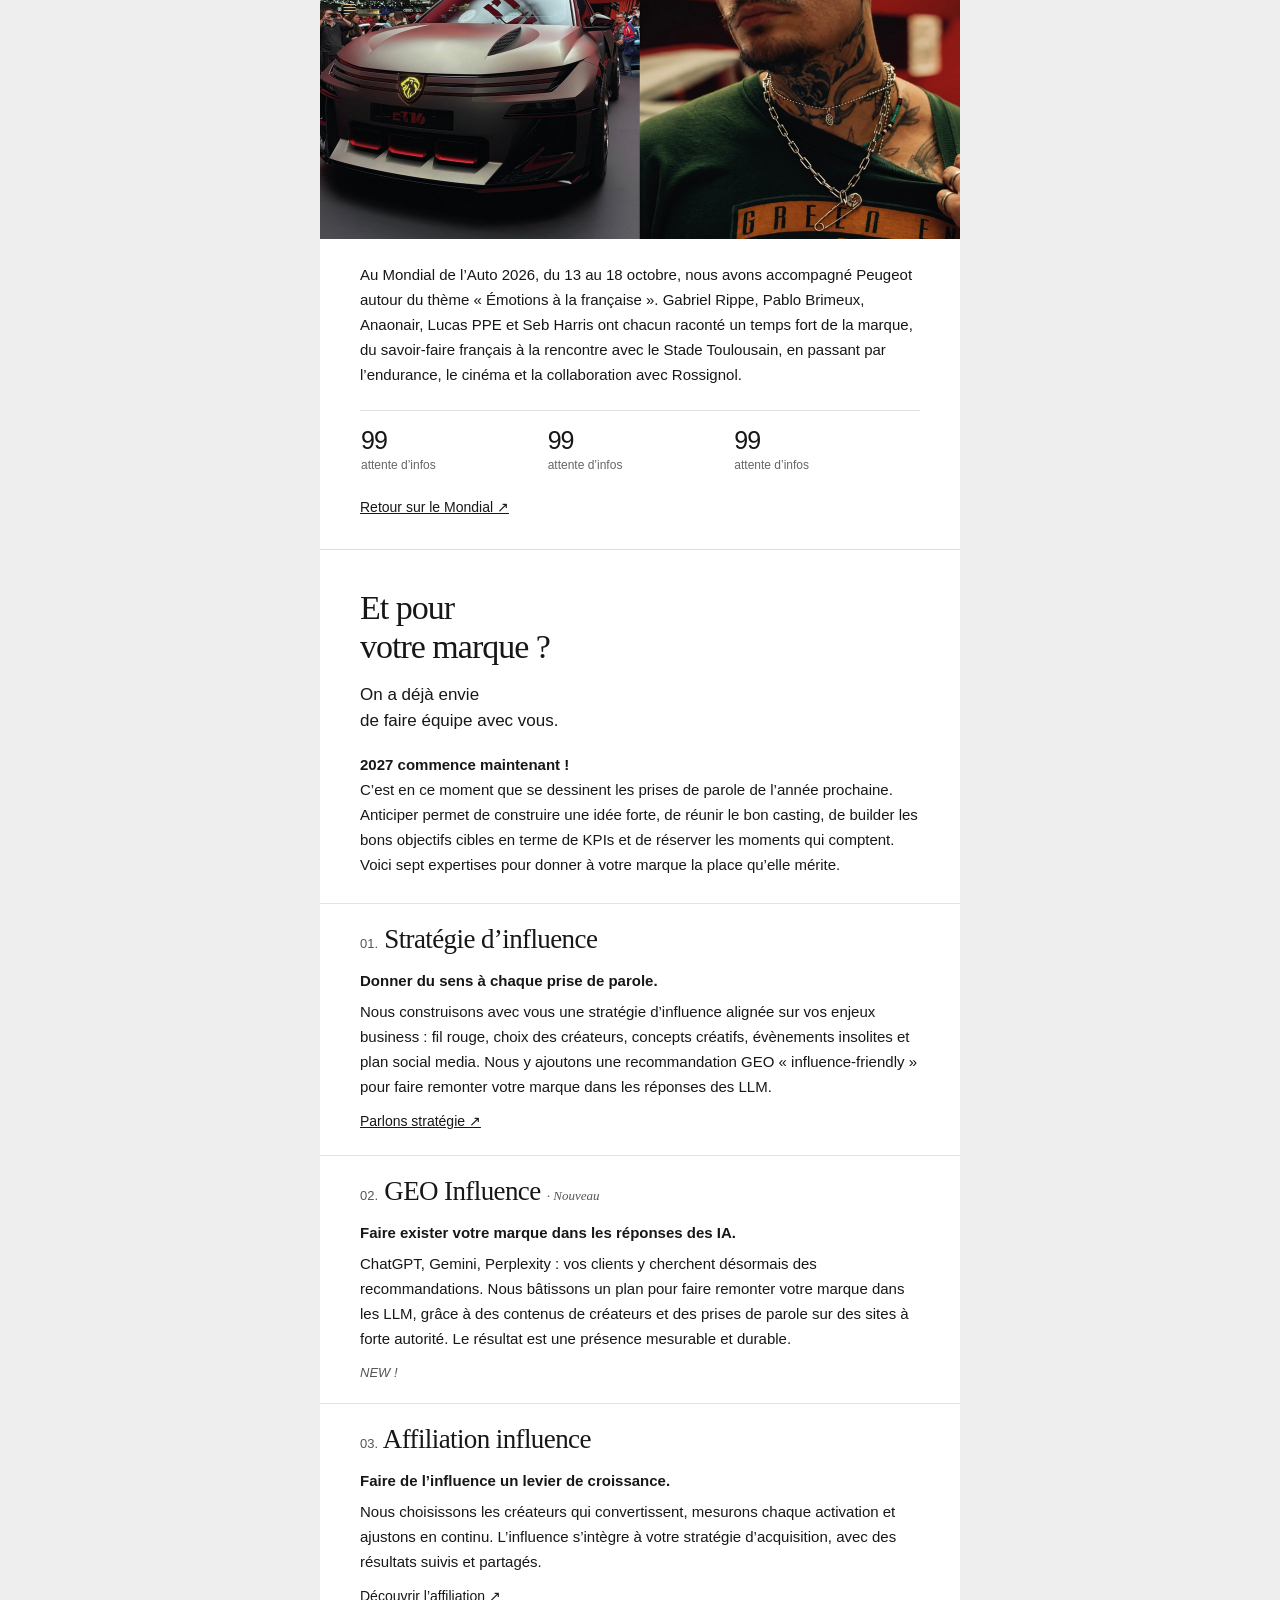
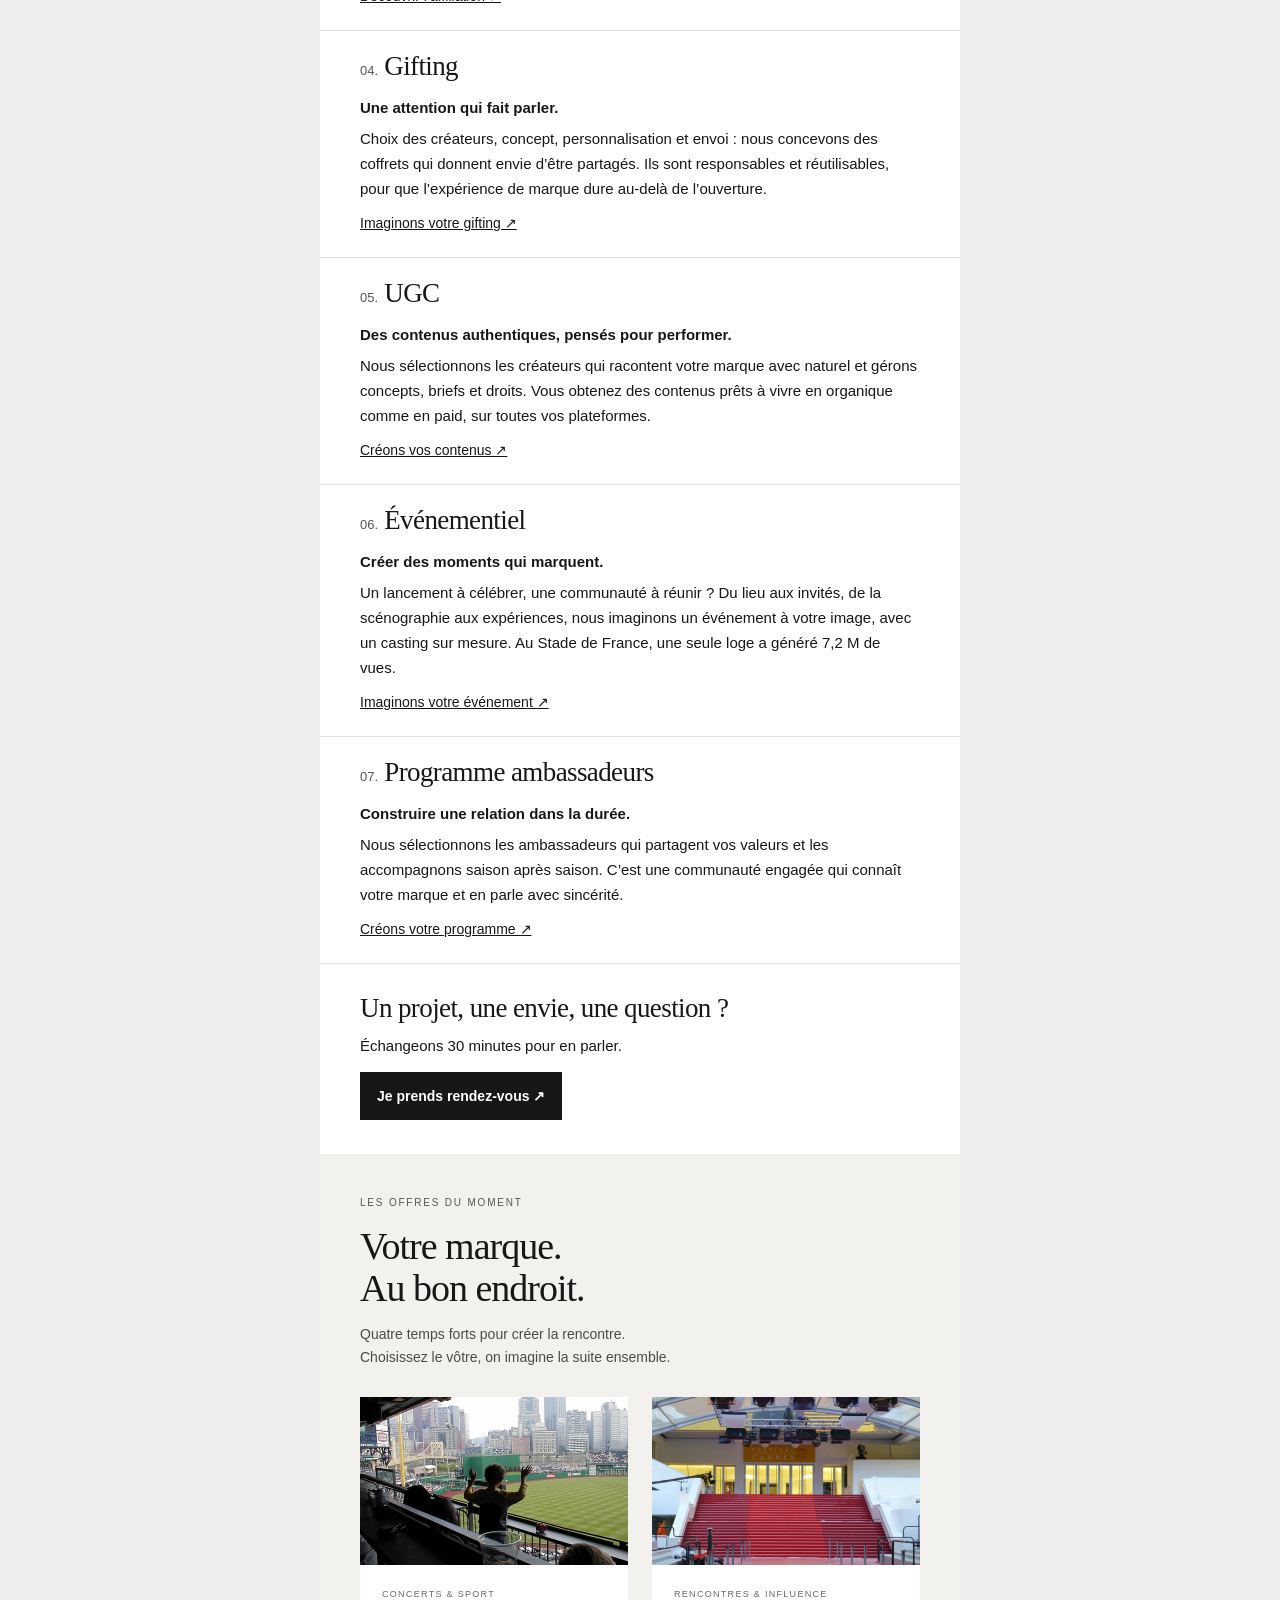
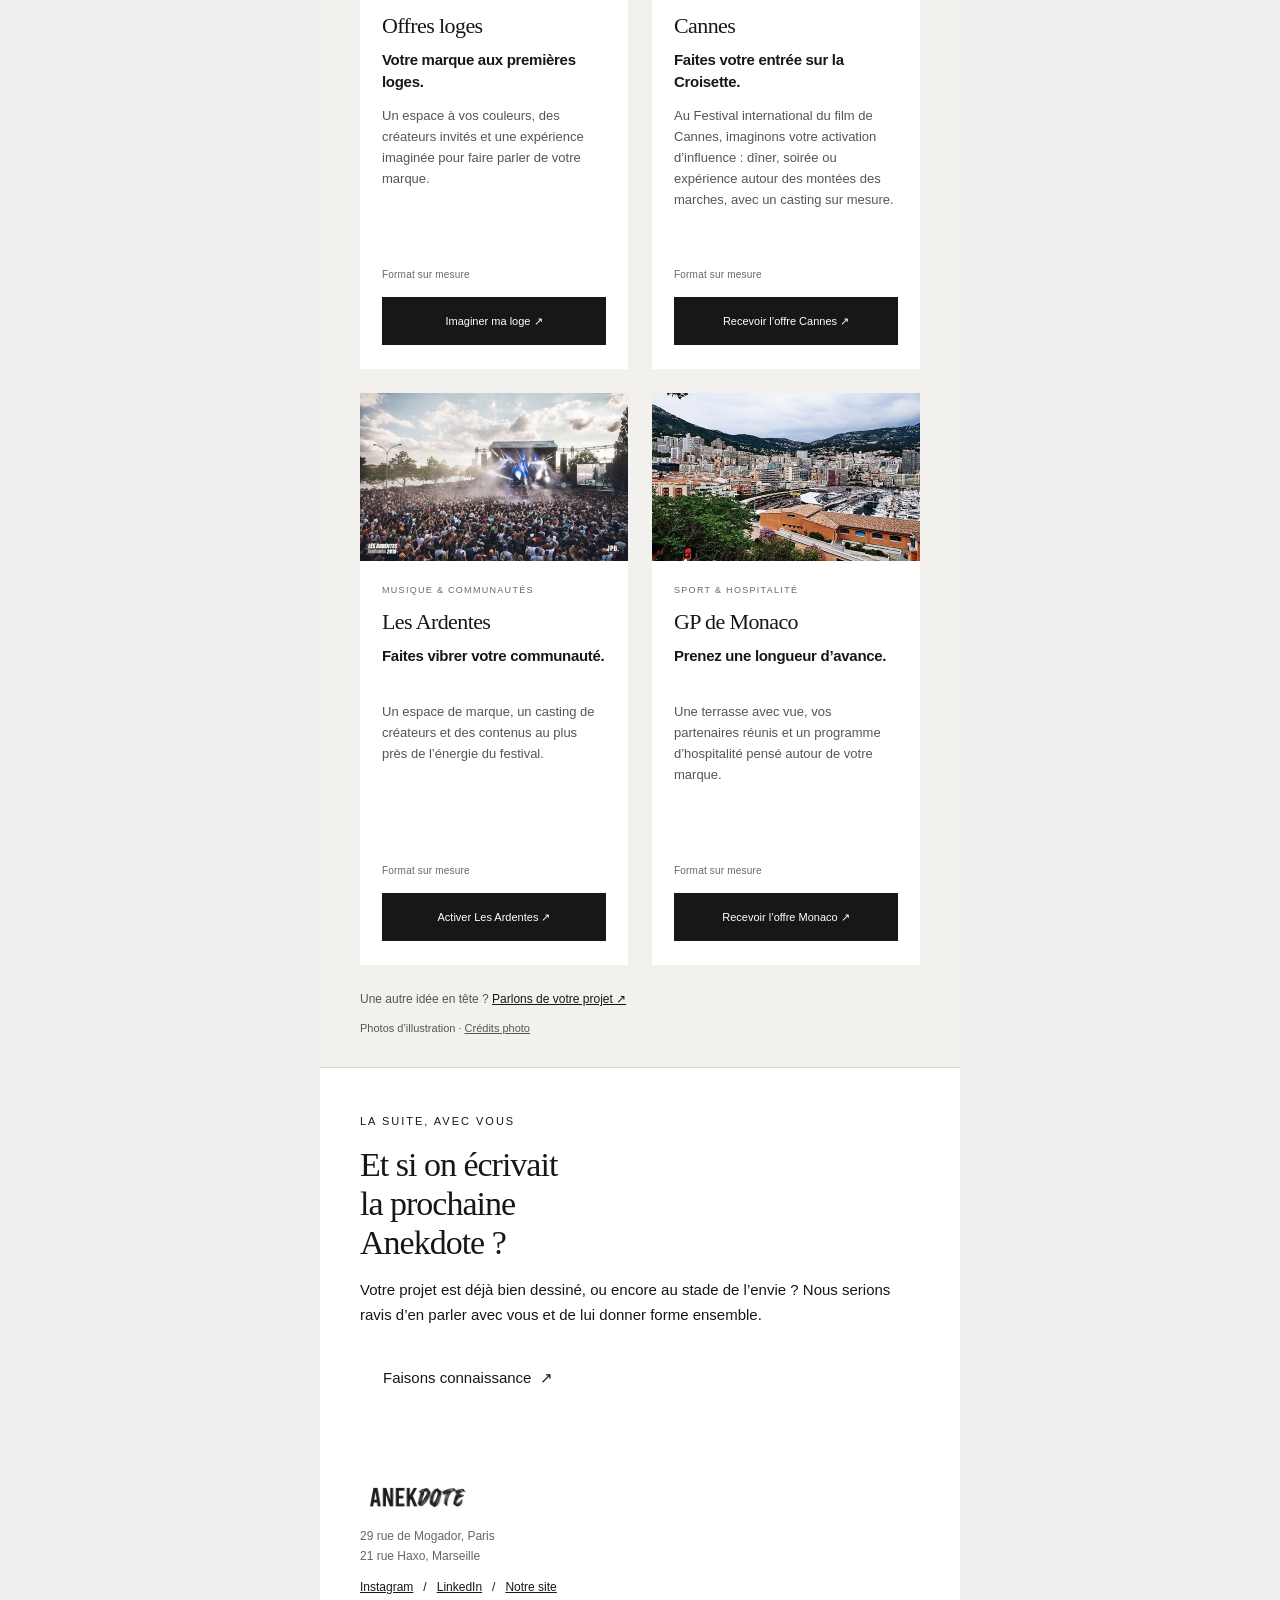
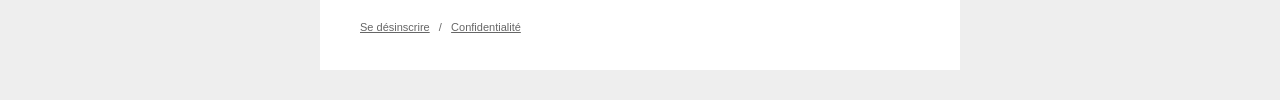
==== commit da4847e7: "Replace the Peugeot photo with the supplied diptych" ====
--- a/newsletter.html
+++ b/newsletter.html
@@ -32,7 +32,7 @@
 <h2 style="margin:5px 0px 0px;font-size:29px;line-height:35px;letter-spacing:-1px;font-family:Georgia,&quot;Times New Roman&quot;,serif;font-weight:400">Émotions à la française.</h2>
 </td></tr>
 <tr><td>
-<img src="https://raphaeldumaslevillain-commits.github.io/NEWSLETTER-ANEKDOTE/assets/images/peugeot-mondial-auto-2026.jpg?v=habitacle-20261105" alt="L’habitacle d’une Peugeot exposée au Mondial de l’Auto 2026" width="640" height="397" style="border:0px;display:block;width:640px;max-width:640px;height:auto" class="email-image">
+<img src="https://raphaeldumaslevillain-commits.github.io/NEWSLETTER-ANEKDOTE/assets/images/peugeot-mondial-auto-2026.jpg?v=diptyque-20261105" alt="Diptyque au Mondial de l’Auto 2026, avec une Peugeot et un portrait" width="640" height="399" style="border:0px;display:block;width:640px;max-width:640px;height:auto" class="email-image">
 </td></tr>
 <tr><td style="padding:23px 40px 30px;border-bottom:1px solid rgb(221,221,221)" class="email-pad">
 <p style="margin:0px;font-size:15px;line-height:25px">Au Mondial de l’Auto 2026, du 13 au 18 octobre, nous avons accompagné Peugeot autour du thème «&nbsp;Émotions à la française&nbsp;». Gabriel Rippe, Pablo Brimeux, Anaonair, Lucas PPE et Seb Harris ont chacun raconté un temps fort de la marque, du savoir-faire français à la rencontre avec le Stade Toulousain, en passant par l’endurance, le cinéma et la collaboration avec Rossignol.</p>
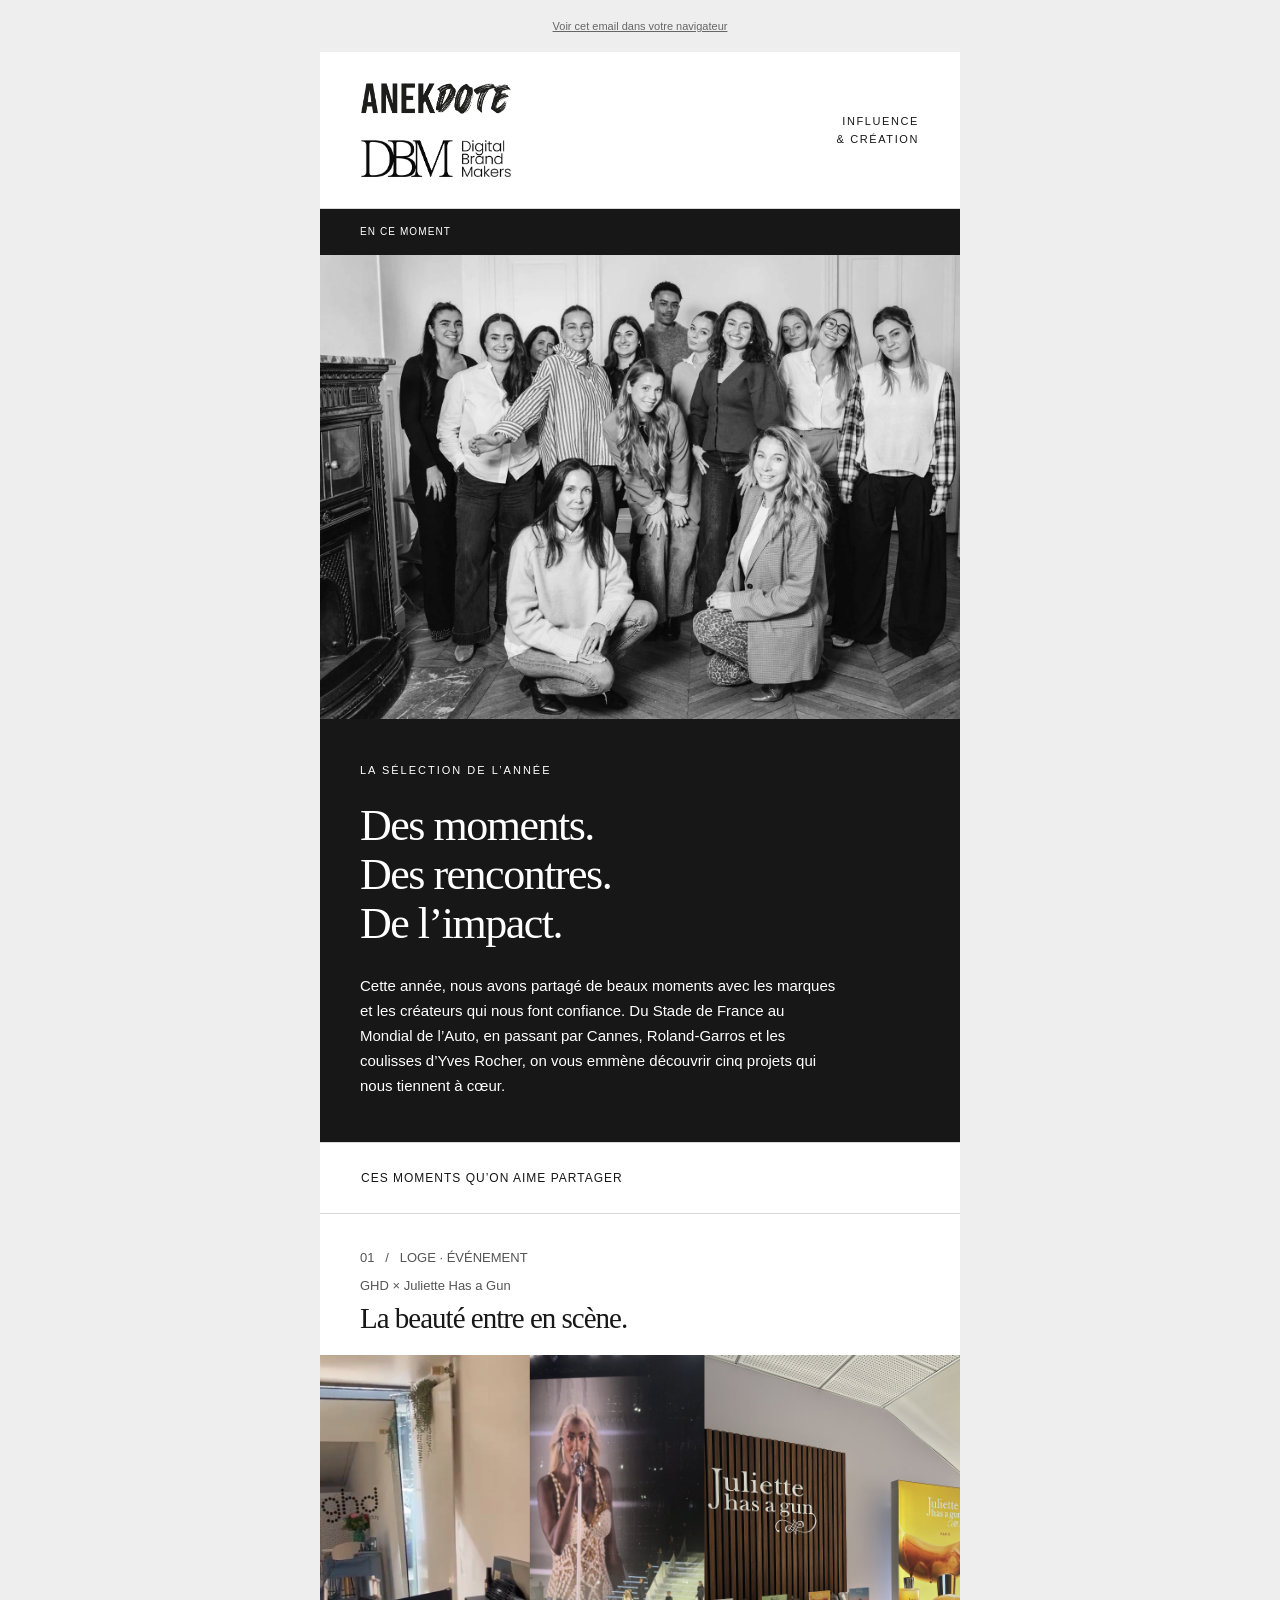
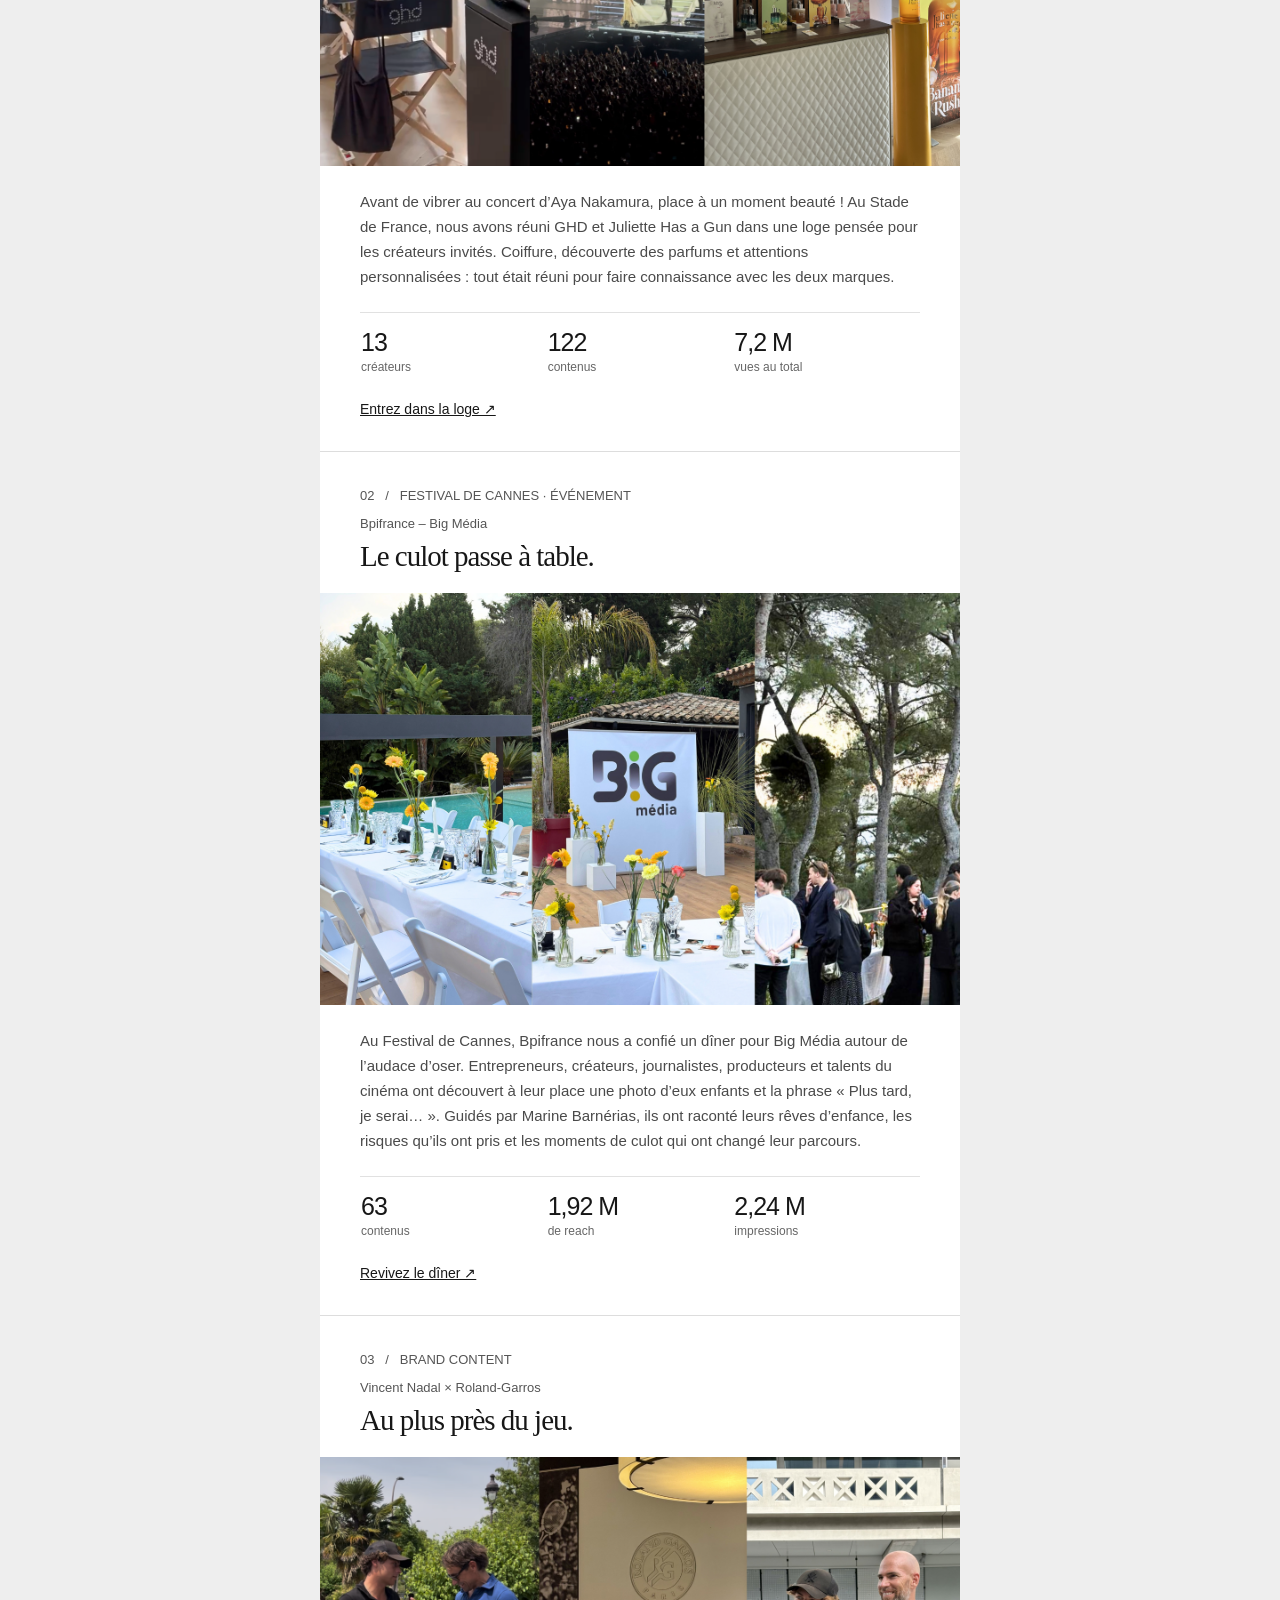
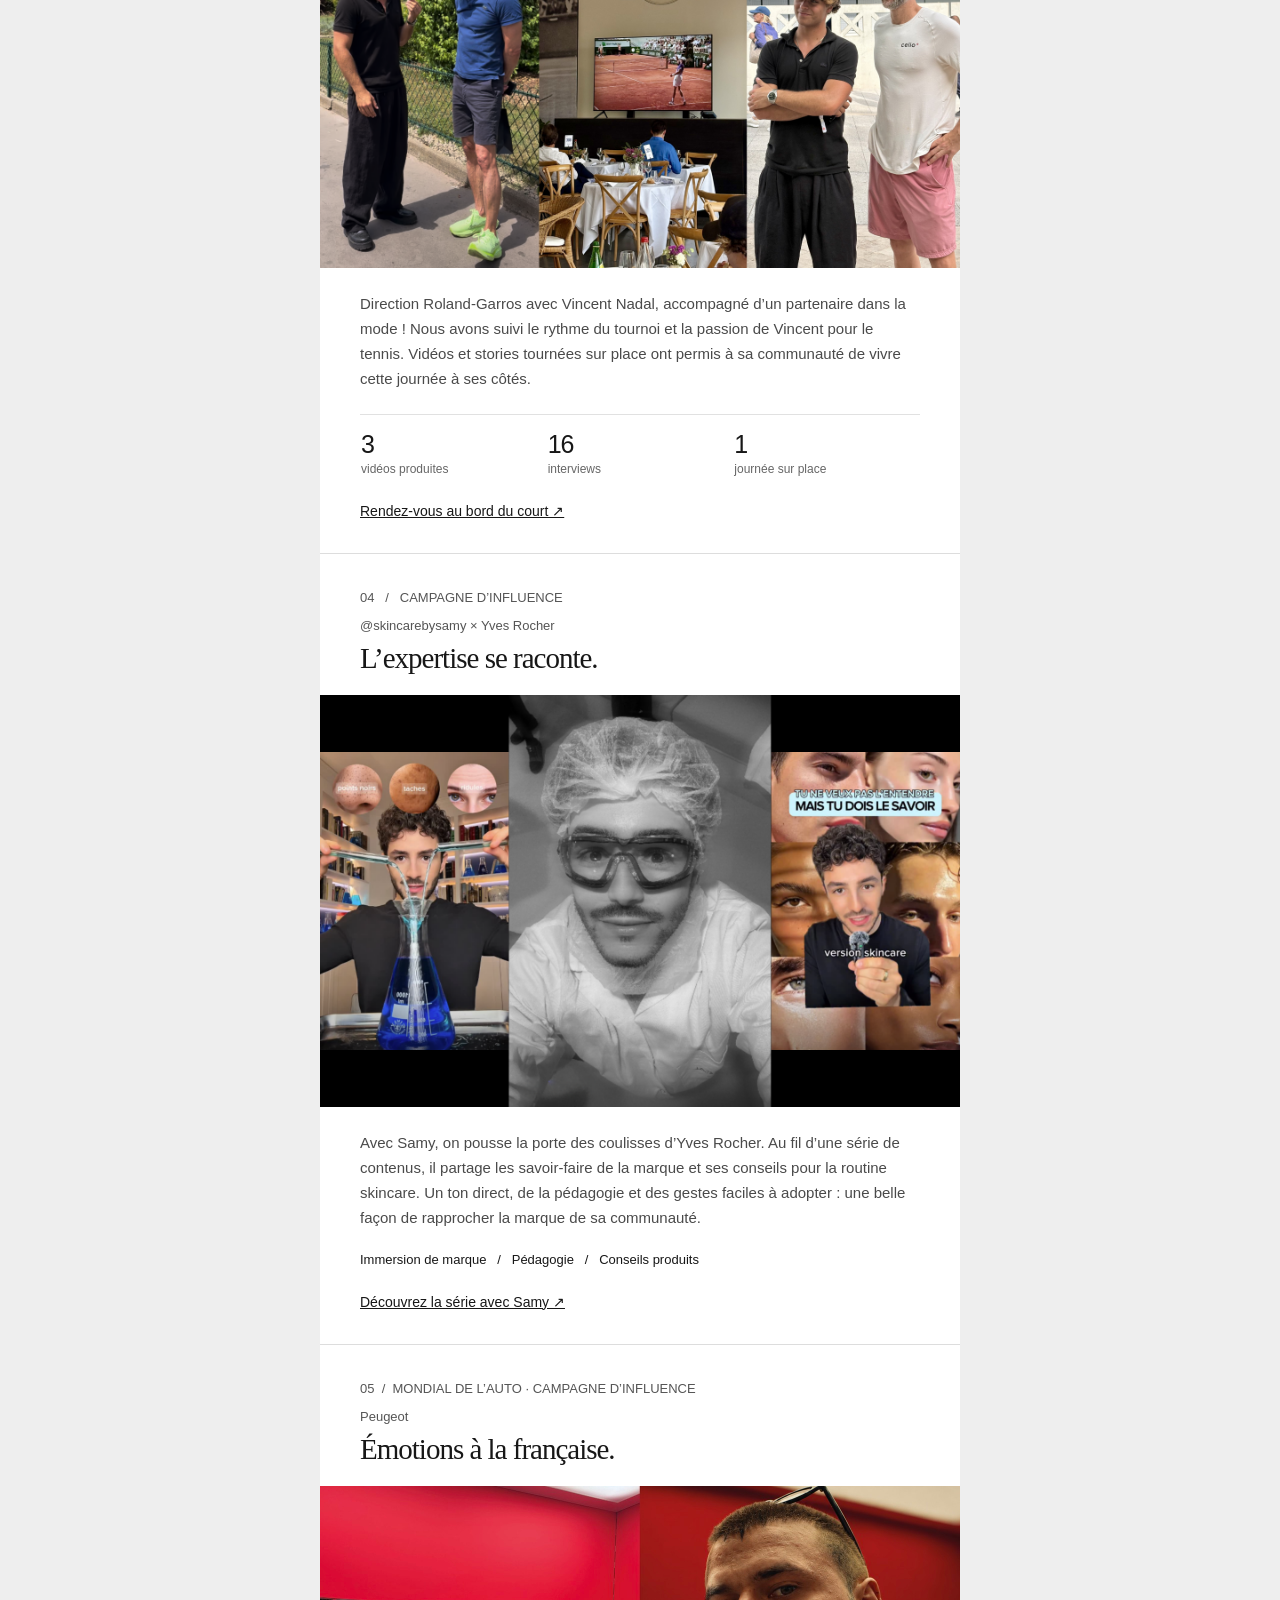
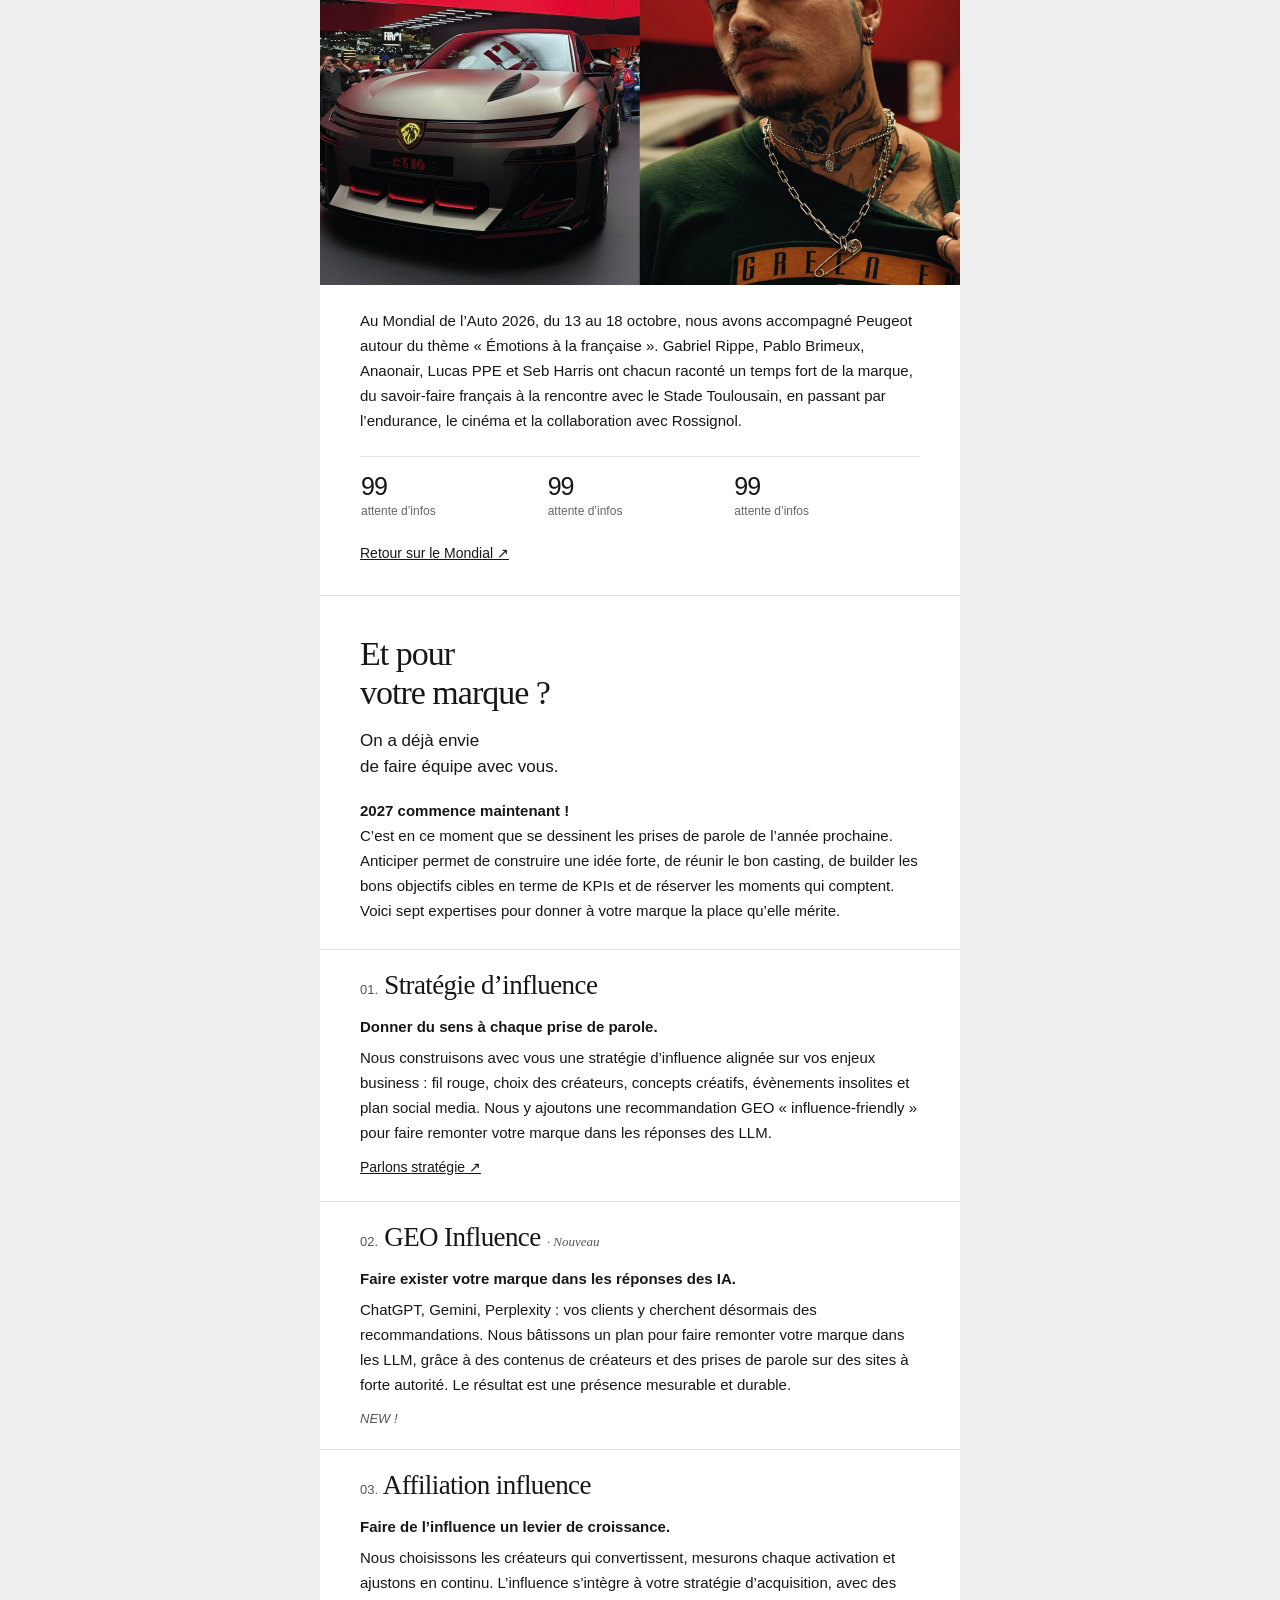
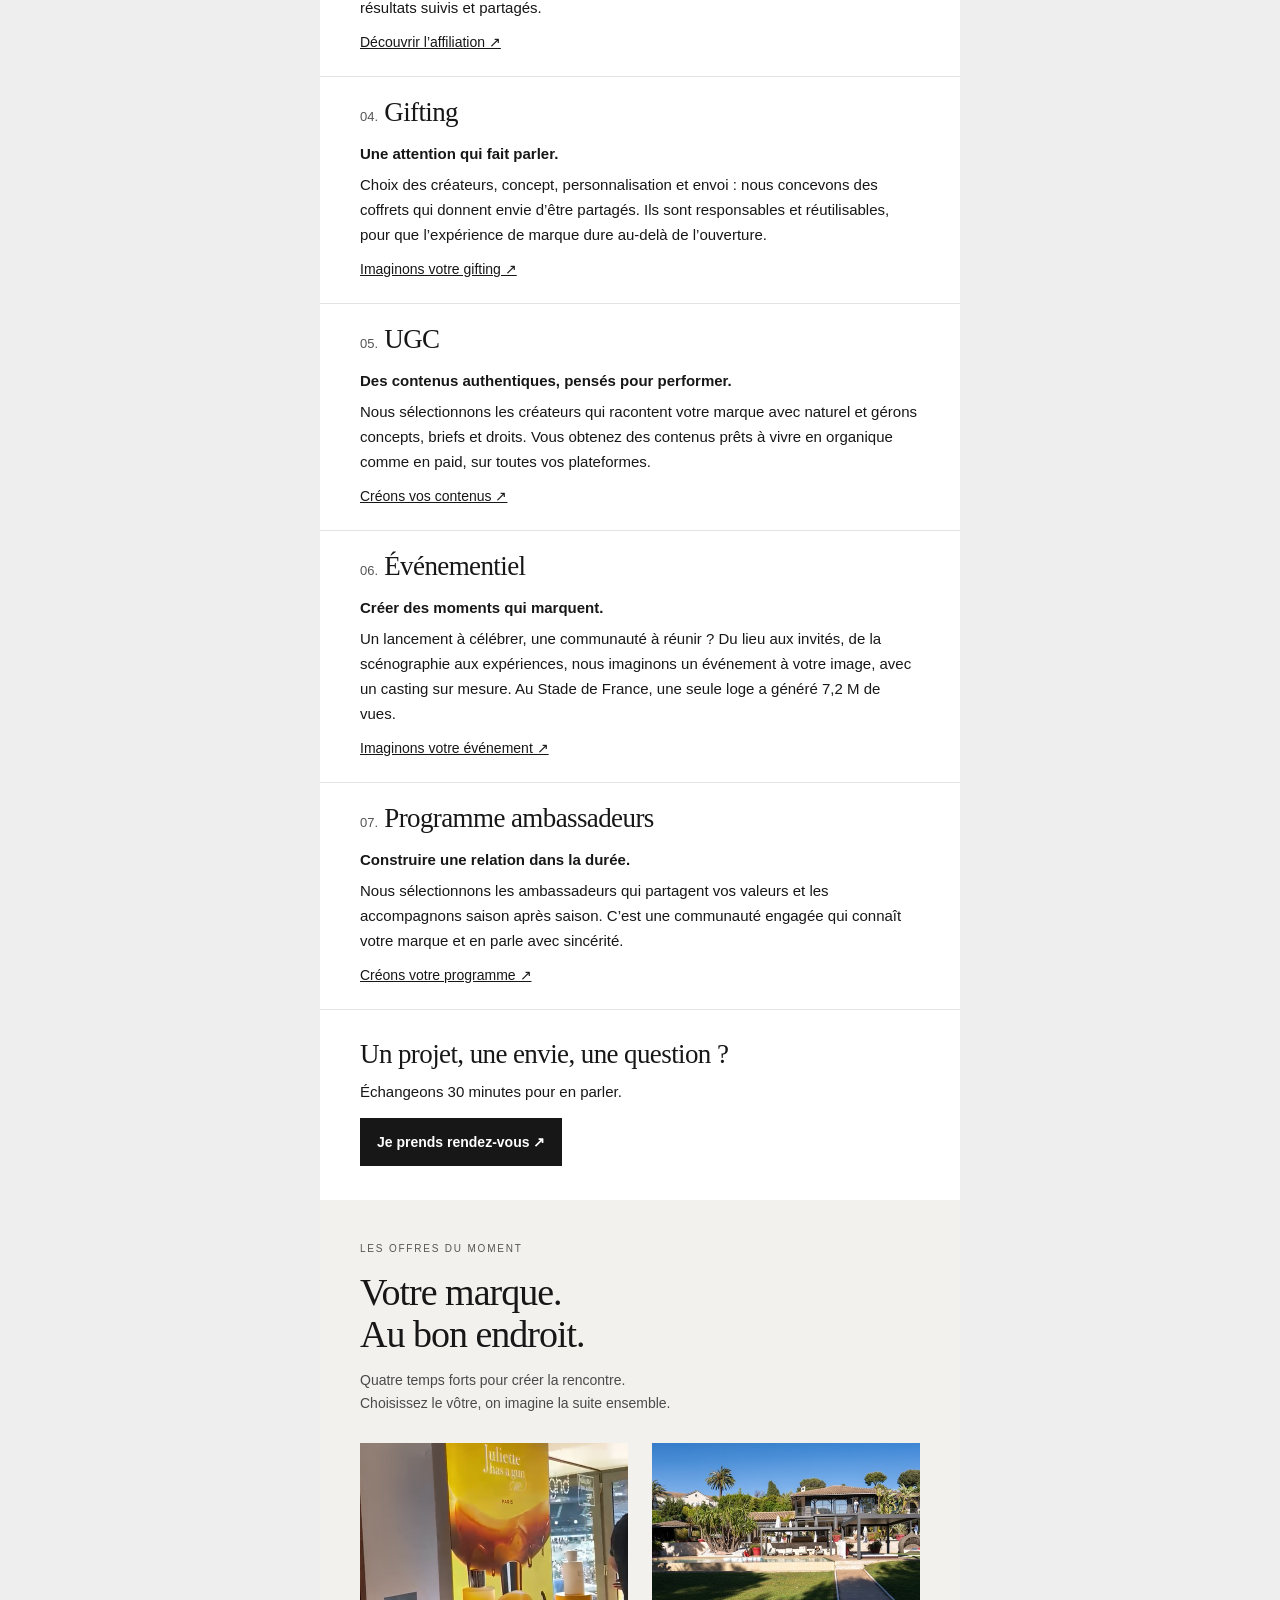
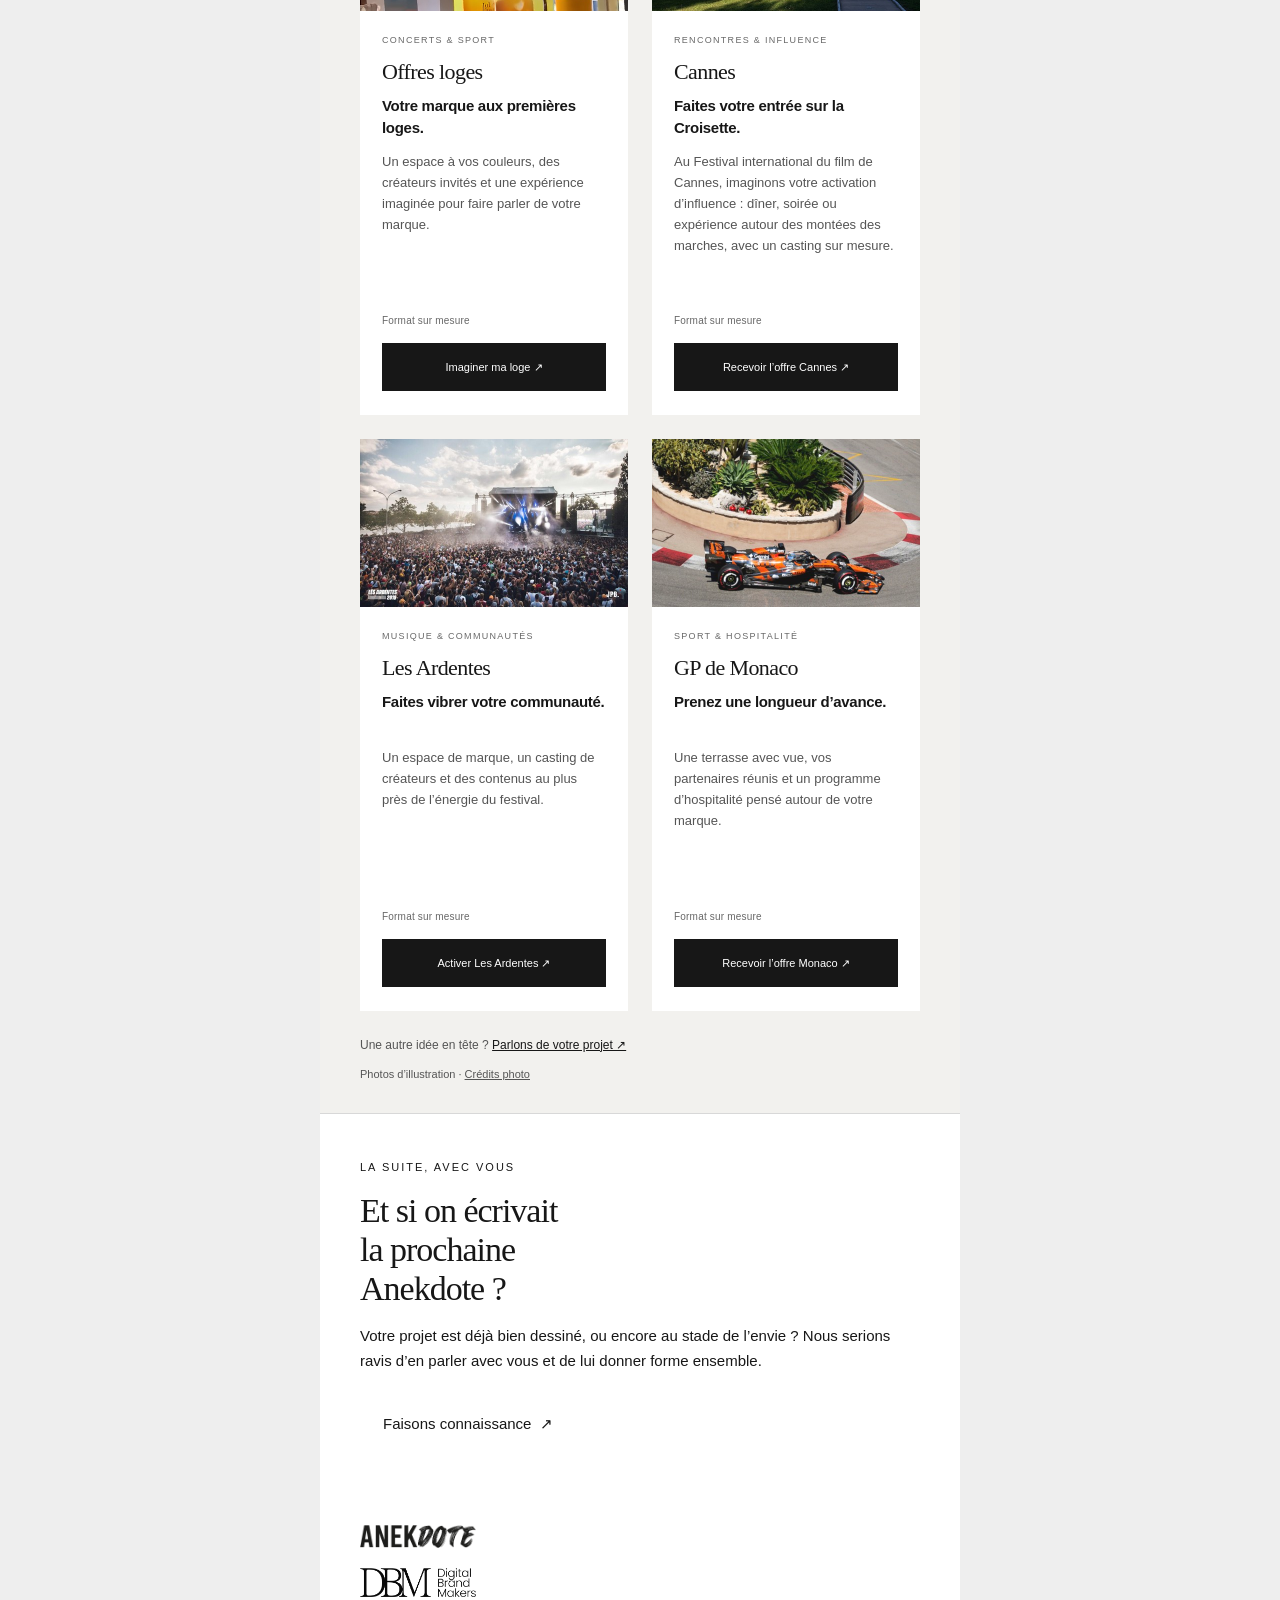
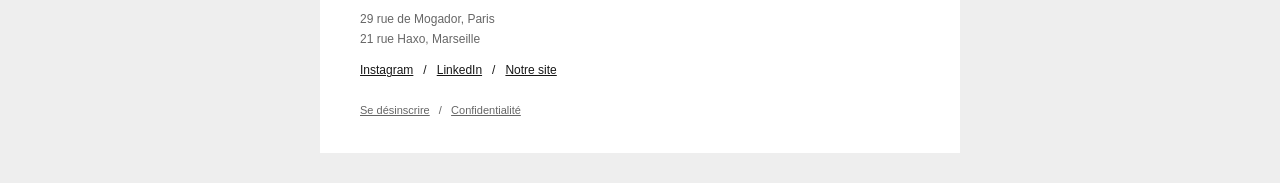
==== commit 6a2a40a3: "Update offer photographs and stack Anekdote and DBM logos" ====
--- a/newsletter.html
+++ b/newsletter.html
@@ -25,7 +25,10 @@
 </style>
 </head>
 <body style="margin:0;padding:0;background-color:#eeeeee;font-family:Arial,sans-serif">
-<table role="presentation" width="100%" cellpadding="0" cellspacing="0" bgcolor="#eeeeee" style="border-collapse:collapse;color:rgb(23,23,23);background-color:rgb(238,238,238)"><tbody><tr><td align="center" style="font-family:Montserrat,Arial,Helvetica,sans-serif"><table role="presentation" width="640" cellpadding="0" cellspacing="0" style="border-collapse:collapse;width:640px;max-width:640px" class="email-wrap"><tbody><tr><td align="center" style="padding:17px 16px;font-size:11px;line-height:18px;color:rgb(102,102,102)"><a href="https://raphaeldumaslevillain-commits.github.io/NEWSLETTER-ANEKDOTE/" style="color:rgb(102,102,102);text-decoration-line:underline">Voir cet email dans votre navigateur</a></td></tr></tbody></table><table role="presentation" width="640" cellpadding="0" cellspacing="0" bgcolor="#ffffff" style="border-collapse:collapse;width:640px;max-width:640px" class="email-wrap"><tbody><tr><td bgcolor="#ffffff" style="padding:30px 40px;border-bottom:1px solid rgb(216,216,216)" class="email-pad"><table role="presentation" width="100%" style="border-collapse:collapse"><tbody><tr><td><a href="https://www.anekdote.fr/" style="color:rgb(23,23,23);text-decoration:none" target="_blank"><img src="https://raphaeldumaslevillain-commits.github.io/NEWSLETTER-ANEKDOTE/assets/images/anekdote-logo.png" width="150" height="48" alt="Anekdote" style="border:0px;outline:medium;display:block;width:150px;height:auto"></a></td><td align="right" style="font-size:11px;letter-spacing:1.6px;line-height:18px">INFLUENCE<br>&amp; CRÉATION</td></tr></tbody></table></td></tr><!-- OFFERS-TEASER:BEGIN --><tr><td class="email-pad" bgcolor="#171717" style="padding:14px 40px;background-color:#171717"><table role="presentation" width="100%" cellpadding="0" cellspacing="0" style="width:100%;border-collapse:collapse"><tbody><tr><td style="font-size:10px;line-height:18px;letter-spacing:1.1px;color:#ffffff">EN CE MOMENT</td></tr></tbody></table></td></tr><!-- OFFERS-TEASER:END --><tr><td bgcolor="#4a4a4a" style="padding:0px;font-size:0px;line-height:0"><img src="https://raphaeldumaslevillain-commits.github.io/NEWSLETTER-ANEKDOTE/assets/images/equipe-anekdote.jpg" alt="Portrait de l’équipe Anekdote en noir et blanc" style="border:0px;outline:medium;display:block;width:640px;max-width:640px;height:auto" width="563" height="407" class="email-image"></td></tr><tr><td bgcolor="#171717" style="background-color:rgb(23,23,23);padding:42px 40px 44px;border-bottom:1px solid rgb(216,216,216)" class="email-pad"><p style="margin:0px;color:rgb(255,255,255);font-size:11px;line-height:18px;letter-spacing:2px">LA SÉLECTION DE L’ANNÉE</p><h1 style="margin:22px 0px 25px;color:rgb(255,255,255);font-size:44px;line-height:49px;letter-spacing:-1.5px;font-family:Georgia,&quot;Times New Roman&quot;,serif;font-weight:400">Des moments.<br>Des rencontres.<br><span style="font-family:inherit">De l’impact.</span></h1><p style="margin:0px;color:rgb(255,255,255);font-size:15px;line-height:25px;max-width:480px">Cette année, nous avons partagé de beaux moments avec les marques et les créateurs qui nous font confiance. Du Stade de France au Mondial de l’Auto, en passant par Cannes, Roland-Garros et les coulisses d’Yves Rocher, on vous emmène découvrir cinq projets qui nous tiennent à cœur.</p></td></tr><tr><td style="padding:27px 40px;border-bottom:1px solid rgb(216,216,216)" class="email-pad"><table role="presentation" width="100%" style="border-collapse:collapse"><tbody><tr><td style="font-size:12px;letter-spacing:1px">CES MOMENTS QU’ON AIME PARTAGER</td></tr></tbody></table></td></tr><tr><td style="padding:34px 40px 19px" class="email-pad"><p style="margin:0px;font-size:13px;line-height:20px;letter-spacing:0px;color:rgb(85,85,85)">01   /   LOGE · ÉVÉNEMENT</p><p style="margin:8px 0px 0px;font-size:13px;line-height:20px;letter-spacing:0px;color:rgb(85,85,85)">GHD × Juliette Has a Gun</p><h2 style="margin:5px 0px 0px;font-size:29px;line-height:35px;letter-spacing:-1px;font-family:Georgia,&quot;Times New Roman&quot;,serif;font-weight:400">La beauté entre en scène.</h2></td></tr><tr><td><a href="https://www.anekdote.fr/projets/concert-aya-nakamura-x-ghd-x-juliette-has-a-gun/" style="color:inherit" target="_blank"><img src="https://raphaeldumaslevillain-commits.github.io/NEWSLETTER-ANEKDOTE/assets/images/ghd-juliette-has-a-gun.png" alt="Une loge aux couleurs de GHD et Juliette Has a Gun" width="640" style="border:0px;outline:medium;display:block;width:640px;max-width:640px;height:auto;background:0% 0% repeat rgb(222,222,222);font-size:16px" class="email-image"></a></td></tr><tr><td style="padding:23px 40px 30px;border-bottom:1px solid rgb(221,221,221)" class="email-pad"><p style="margin:0px;font-size:15px;line-height:25px;color:rgb(74,74,74)">Avant de vibrer au concert d’Aya Nakamura, place à un moment beauté ! Au Stade de France, nous avons réuni GHD et Juliette Has a Gun dans une loge pensée pour les créateurs invités. Coiffure, découverte des parfums et attentions personnalisées : tout était réuni pour faire connaissance avec les deux marques.</p><table role="presentation" width="100%" style="border-collapse:collapse;margin-top:23px;margin-bottom:20px"><tbody><tr><td width="33.33%" valign="top" style="border-top:1px solid rgb(225,225,225);padding-top:13px"><p style="margin:0px;font-size:25px;line-height:32px;letter-spacing:-1px">13</p><p style="margin:0px;font-size:12px;line-height:18px;color:rgb(102,102,102)">créateurs</p></td><td width="33.33%" valign="top" style="border-top:1px solid rgb(225,225,225);padding-top:13px"><p style="margin:0px;font-size:25px;line-height:32px;letter-spacing:-1px">122</p><p style="margin:0px;font-size:12px;line-height:18px;color:rgb(102,102,102)">contenus</p></td><td width="33.33%" valign="top" style="border-top:1px solid rgb(225,225,225);padding-top:13px"><p style="margin:0px;font-size:25px;line-height:32px;letter-spacing:-1px">7,2 M</p><p style="margin:0px;font-size:12px;line-height:18px;color:rgb(102,102,102)">vues au total</p></td></tr></tbody></table><a href="https://www.anekdote.fr/projets/concert-aya-nakamura-x-ghd-x-juliette-has-a-gun/" style="color:rgb(23,23,23);font-size:14px;line-height:24px" target="_blank">Entrez dans la loge ↗</a></td></tr><tr><td style="padding:34px 40px 19px" class="email-pad"><p style="margin:0px;font-size:13px;line-height:20px;letter-spacing:0px;color:rgb(85,85,85)">02   /   FESTIVAL DE CANNES · ÉVÉNEMENT</p><p style="margin:8px 0px 0px;font-size:13px;line-height:20px;letter-spacing:0px;color:rgb(85,85,85)">Bpifrance – Big Média</p><h2 style="margin:5px 0px 0px;font-size:29px;line-height:35px;letter-spacing:-1px;font-family:Georgia,&quot;Times New Roman&quot;,serif;font-weight:400">Le culot passe à table.</h2></td></tr><tr><td><a href="https://www.anekdote.fr/projets/et-si-le-culot-sinvitait-au-festival-de-cannes/" style="color:inherit" target="_blank"><img src="https://raphaeldumaslevillain-commits.github.io/NEWSLETTER-ANEKDOTE/assets/images/big-media-cannes.png" alt="Le dîner Big Média au Festival de Cannes" width="640" style="border:0px;outline:medium;display:block;width:640px;max-width:640px;height:auto;background:0% 0% repeat rgb(222,222,222);font-size:16px" class="email-image"></a></td></tr><tr><td style="padding:23px 40px 30px;border-bottom:1px solid rgb(221,221,221)" class="email-pad"><p style="margin:0px;font-size:15px;line-height:25px;color:rgb(74,74,74)">Au Festival de Cannes, Bpifrance nous a confié un dîner pour Big Média autour de l’audace d’oser. Entrepreneurs, créateurs, journalistes, producteurs et talents du cinéma ont découvert à leur place une photo d’eux enfants et la phrase « Plus tard, je serai… ». Guidés par Marine Barnérias, ils ont raconté leurs rêves d’enfance, les risques qu’ils ont pris et les moments de culot qui ont changé leur parcours.</p><table role="presentation" width="100%" style="border-collapse:collapse;margin-top:23px;margin-bottom:20px"><tbody><tr><td width="33.33%" valign="top" style="border-top:1px solid rgb(225,225,225);padding-top:13px"><p style="margin:0px;font-size:25px;line-height:32px;letter-spacing:-1px">63</p><p style="margin:0px;font-size:12px;line-height:18px;color:rgb(102,102,102)">contenus</p></td><td width="33.33%" valign="top" style="border-top:1px solid rgb(225,225,225);padding-top:13px"><p style="margin:0px;font-size:25px;line-height:32px;letter-spacing:-1px">1,92 M</p><p style="margin:0px;font-size:12px;line-height:18px;color:rgb(102,102,102)">de reach</p></td><td width="33.33%" valign="top" style="border-top:1px solid rgb(225,225,225);padding-top:13px"><p style="margin:0px;font-size:25px;line-height:32px;letter-spacing:-1px">2,24 M</p><p style="margin:0px;font-size:12px;line-height:18px;color:rgb(102,102,102)">impressions</p></td></tr></tbody></table><a href="https://www.anekdote.fr/projets/et-si-le-culot-sinvitait-au-festival-de-cannes/" style="color:rgb(23,23,23);font-size:14px;line-height:24px" target="_blank">Revivez le dîner ↗</a></td></tr><tr><td style="padding:34px 40px 19px" class="email-pad"><p style="margin:0px;font-size:13px;line-height:20px;letter-spacing:0px;color:rgb(85,85,85)">03   /   BRAND CONTENT</p><p style="margin:8px 0px 0px;font-size:13px;line-height:20px;letter-spacing:0px;color:rgb(85,85,85)">Vincent Nadal × Roland-Garros</p><h2 style="margin:5px 0px 0px;font-size:29px;line-height:35px;letter-spacing:-1px;font-family:Georgia,&quot;Times New Roman&quot;,serif;font-weight:400">Au plus près du jeu.</h2></td></tr><tr><td><a href="https://www.anekdote.fr/projets/__trashed/" style="color:inherit" target="_blank"><img src="https://raphaeldumaslevillain-commits.github.io/NEWSLETTER-ANEKDOTE/assets/images/vincent-nadal-roland-garros.png" alt="Vincent Nadal à Roland-Garros" width="640" style="border:0px;outline:medium;display:block;width:640px;max-width:640px;height:auto;background:0% 0% repeat rgb(222,222,222);font-size:16px" class="email-image"></a></td></tr><tr><td style="padding:23px 40px 30px;border-bottom:1px solid rgb(221,221,221)" class="email-pad"><p style="margin:0px;font-size:15px;line-height:25px;color:rgb(74,74,74)">Direction Roland-Garros avec Vincent Nadal, accompagné d’un partenaire dans la mode ! Nous avons suivi le rythme du tournoi et la passion de Vincent pour le tennis. Vidéos et stories tournées sur place ont permis à sa communauté de vivre cette journée à ses côtés.</p><table role="presentation" width="100%" style="border-collapse:collapse;margin-top:23px;margin-bottom:20px"><tbody><tr><td width="33.33%" valign="top" style="border-top:1px solid rgb(225,225,225);padding-top:13px"><p style="margin:0px;font-size:25px;line-height:32px;letter-spacing:-1px">3</p><p style="margin:0px;font-size:12px;line-height:18px;color:rgb(102,102,102)">vidéos produites</p></td><td width="33.33%" valign="top" style="border-top:1px solid rgb(225,225,225);padding-top:13px"><p style="margin:0px;font-size:25px;line-height:32px;letter-spacing:-1px">16</p><p style="margin:0px;font-size:12px;line-height:18px;color:rgb(102,102,102)">interviews</p></td><td width="33.33%" valign="top" style="border-top:1px solid rgb(225,225,225);padding-top:13px"><p style="margin:0px;font-size:25px;line-height:32px;letter-spacing:-1px">1</p><p style="margin:0px;font-size:12px;line-height:18px;color:rgb(102,102,102)">journée sur place</p></td></tr></tbody></table><a href="https://www.anekdote.fr/projets/__trashed/" style="color:rgb(23,23,23);font-size:14px;line-height:24px" target="_blank">Rendez-vous au bord du court ↗</a></td></tr><tr><td style="padding:34px 40px 19px" class="email-pad"><p style="margin:0px;font-size:13px;line-height:20px;letter-spacing:0px;color:rgb(85,85,85)">04   /   CAMPAGNE D’INFLUENCE</p><p style="margin:8px 0px 0px;font-size:13px;line-height:20px;letter-spacing:0px;color:rgb(85,85,85)">@skincarebysamy × Yves Rocher</p><h2 style="margin:5px 0px 0px;font-size:29px;line-height:35px;letter-spacing:-1px;font-family:Georgia,&quot;Times New Roman&quot;,serif;font-weight:400">L’expertise se raconte.</h2></td></tr><tr><td><a href="https://www.anekdote.fr/projets/skincarebysamy-x-yves-rocher/" style="color:inherit" target="_blank"><img src="https://raphaeldumaslevillain-commits.github.io/NEWSLETTER-ANEKDOTE/assets/images/skincarebysamy-yves-rocher.png" alt="Samy explore l’univers Yves Rocher" width="640" style="border:0px;outline:medium;display:block;width:640px;max-width:640px;height:auto;background:0% 0% repeat rgb(222,222,222);font-size:16px" class="email-image"></a></td></tr><tr><td style="padding:23px 40px 30px;border-bottom:1px solid rgb(221,221,221)" class="email-pad"><p style="margin:0px;font-size:15px;line-height:25px;color:rgb(74,74,74)">Avec Samy, on pousse la porte des coulisses d’Yves Rocher. Au fil d’une série de contenus, il partage les savoir-faire de la marque et ses conseils pour la routine skincare. Un ton direct, de la pédagogie et des gestes faciles à adopter : une belle façon de rapprocher la marque de sa communauté.</p><p style="margin:20px 0px;font-size:13px;line-height:20px">Immersion de marque   /   Pédagogie   /   Conseils produits</p><a href="https://www.anekdote.fr/projets/skincarebysamy-x-yves-rocher/" style="color:rgb(23,23,23);font-size:14px;line-height:24px" target="_blank">Découvrez la série avec Samy ↗</a></td></tr>
+<table role="presentation" width="100%" cellpadding="0" cellspacing="0" bgcolor="#eeeeee" style="border-collapse:collapse;color:rgb(23,23,23);background-color:rgb(238,238,238)"><tbody><tr><td align="center" style="font-family:Montserrat,Arial,Helvetica,sans-serif"><table role="presentation" width="640" cellpadding="0" cellspacing="0" style="border-collapse:collapse;width:640px;max-width:640px" class="email-wrap"><tbody><tr><td align="center" style="padding:17px 16px;font-size:11px;line-height:18px;color:rgb(102,102,102)"><a href="https://raphaeldumaslevillain-commits.github.io/NEWSLETTER-ANEKDOTE/" style="color:rgb(102,102,102);text-decoration-line:underline">Voir cet email dans votre navigateur</a></td></tr></tbody></table><table role="presentation" width="640" cellpadding="0" cellspacing="0" bgcolor="#ffffff" style="border-collapse:collapse;width:640px;max-width:640px" class="email-wrap"><tbody><tr><td bgcolor="#ffffff" style="padding:30px 40px;border-bottom:1px solid rgb(216,216,216)" class="email-pad"><table role="presentation" width="100%" style="border-collapse:collapse"><tbody><tr><td><table role="presentation" class="brand-stack" cellpadding="0" cellspacing="0" style="border-collapse:collapse"><tbody>
+<tr><td style="padding:0 0 26px"><a href="https://www.anekdote.fr/" style="display:block;text-decoration:none" target="_blank"><img src="https://raphaeldumaslevillain-commits.github.io/NEWSLETTER-ANEKDOTE/assets/images/anekdote-logo.png?v=logos-20261105" width="150" height="31" alt="Anekdote" style="border:0;display:block;width:150px;height:auto"></a></td></tr>
+<tr><td style="padding:0 0 0px"><a href="https://digitalbrandmakers-group.com/" style="display:block;text-decoration:none" target="_blank"><img src="https://raphaeldumaslevillain-commits.github.io/NEWSLETTER-ANEKDOTE/assets/images/dbm-group-logo.png" width="150" height="37" alt="DBM Group – Digital Brand Makers" style="border:0;display:block;width:150px;height:auto"></a></td></tr>
+</tbody></table></td><td align="right" style="font-size:11px;letter-spacing:1.6px;line-height:18px">INFLUENCE<br>&amp; CRÉATION</td></tr></tbody></table></td></tr><!-- OFFERS-TEASER:BEGIN --><tr><td class="email-pad" bgcolor="#171717" style="padding:14px 40px;background-color:#171717"><table role="presentation" width="100%" cellpadding="0" cellspacing="0" style="width:100%;border-collapse:collapse"><tbody><tr><td style="font-size:10px;line-height:18px;letter-spacing:1.1px;color:#ffffff">EN CE MOMENT</td></tr></tbody></table></td></tr><!-- OFFERS-TEASER:END --><tr><td bgcolor="#4a4a4a" style="padding:0px;font-size:0px;line-height:0"><img src="https://raphaeldumaslevillain-commits.github.io/NEWSLETTER-ANEKDOTE/assets/images/equipe-anekdote.jpg" alt="Portrait de l’équipe Anekdote en noir et blanc" style="border:0px;outline:medium;display:block;width:640px;max-width:640px;height:auto" width="563" height="407" class="email-image"></td></tr><tr><td bgcolor="#171717" style="background-color:rgb(23,23,23);padding:42px 40px 44px;border-bottom:1px solid rgb(216,216,216)" class="email-pad"><p style="margin:0px;color:rgb(255,255,255);font-size:11px;line-height:18px;letter-spacing:2px">LA SÉLECTION DE L’ANNÉE</p><h1 style="margin:22px 0px 25px;color:rgb(255,255,255);font-size:44px;line-height:49px;letter-spacing:-1.5px;font-family:Georgia,&quot;Times New Roman&quot;,serif;font-weight:400">Des moments.<br>Des rencontres.<br><span style="font-family:inherit">De l’impact.</span></h1><p style="margin:0px;color:rgb(255,255,255);font-size:15px;line-height:25px;max-width:480px">Cette année, nous avons partagé de beaux moments avec les marques et les créateurs qui nous font confiance. Du Stade de France au Mondial de l’Auto, en passant par Cannes, Roland-Garros et les coulisses d’Yves Rocher, on vous emmène découvrir cinq projets qui nous tiennent à cœur.</p></td></tr><tr><td style="padding:27px 40px;border-bottom:1px solid rgb(216,216,216)" class="email-pad"><table role="presentation" width="100%" style="border-collapse:collapse"><tbody><tr><td style="font-size:12px;letter-spacing:1px">CES MOMENTS QU’ON AIME PARTAGER</td></tr></tbody></table></td></tr><tr><td style="padding:34px 40px 19px" class="email-pad"><p style="margin:0px;font-size:13px;line-height:20px;letter-spacing:0px;color:rgb(85,85,85)">01   /   LOGE · ÉVÉNEMENT</p><p style="margin:8px 0px 0px;font-size:13px;line-height:20px;letter-spacing:0px;color:rgb(85,85,85)">GHD × Juliette Has a Gun</p><h2 style="margin:5px 0px 0px;font-size:29px;line-height:35px;letter-spacing:-1px;font-family:Georgia,&quot;Times New Roman&quot;,serif;font-weight:400">La beauté entre en scène.</h2></td></tr><tr><td><a href="https://www.anekdote.fr/projets/concert-aya-nakamura-x-ghd-x-juliette-has-a-gun/" style="color:inherit" target="_blank"><img src="https://raphaeldumaslevillain-commits.github.io/NEWSLETTER-ANEKDOTE/assets/images/ghd-juliette-has-a-gun.png" alt="Une loge aux couleurs de GHD et Juliette Has a Gun" width="640" style="border:0px;outline:medium;display:block;width:640px;max-width:640px;height:auto;background:0% 0% repeat rgb(222,222,222);font-size:16px" class="email-image"></a></td></tr><tr><td style="padding:23px 40px 30px;border-bottom:1px solid rgb(221,221,221)" class="email-pad"><p style="margin:0px;font-size:15px;line-height:25px;color:rgb(74,74,74)">Avant de vibrer au concert d’Aya Nakamura, place à un moment beauté ! Au Stade de France, nous avons réuni GHD et Juliette Has a Gun dans une loge pensée pour les créateurs invités. Coiffure, découverte des parfums et attentions personnalisées&nbsp;: tout était réuni pour faire connaissance avec les deux marques.</p><table role="presentation" width="100%" style="border-collapse:collapse;margin-top:23px;margin-bottom:20px"><tbody><tr><td width="33.33%" valign="top" style="border-top:1px solid rgb(225,225,225);padding-top:13px"><p style="margin:0px;font-size:25px;line-height:32px;letter-spacing:-1px">13</p><p style="margin:0px;font-size:12px;line-height:18px;color:rgb(102,102,102)">créateurs</p></td><td width="33.33%" valign="top" style="border-top:1px solid rgb(225,225,225);padding-top:13px"><p style="margin:0px;font-size:25px;line-height:32px;letter-spacing:-1px">122</p><p style="margin:0px;font-size:12px;line-height:18px;color:rgb(102,102,102)">contenus</p></td><td width="33.33%" valign="top" style="border-top:1px solid rgb(225,225,225);padding-top:13px"><p style="margin:0px;font-size:25px;line-height:32px;letter-spacing:-1px">7,2 M</p><p style="margin:0px;font-size:12px;line-height:18px;color:rgb(102,102,102)">vues au total</p></td></tr></tbody></table><a href="https://www.anekdote.fr/projets/concert-aya-nakamura-x-ghd-x-juliette-has-a-gun/" style="color:rgb(23,23,23);font-size:14px;line-height:24px" target="_blank">Entrez dans la loge ↗</a></td></tr><tr><td style="padding:34px 40px 19px" class="email-pad"><p style="margin:0px;font-size:13px;line-height:20px;letter-spacing:0px;color:rgb(85,85,85)">02   /   FESTIVAL DE CANNES · ÉVÉNEMENT</p><p style="margin:8px 0px 0px;font-size:13px;line-height:20px;letter-spacing:0px;color:rgb(85,85,85)">Bpifrance – Big Média</p><h2 style="margin:5px 0px 0px;font-size:29px;line-height:35px;letter-spacing:-1px;font-family:Georgia,&quot;Times New Roman&quot;,serif;font-weight:400">Le culot passe à table.</h2></td></tr><tr><td><a href="https://www.anekdote.fr/projets/et-si-le-culot-sinvitait-au-festival-de-cannes/" style="color:inherit" target="_blank"><img src="https://raphaeldumaslevillain-commits.github.io/NEWSLETTER-ANEKDOTE/assets/images/big-media-cannes.png" alt="Le dîner Big Média au Festival de Cannes" width="640" style="border:0px;outline:medium;display:block;width:640px;max-width:640px;height:auto;background:0% 0% repeat rgb(222,222,222);font-size:16px" class="email-image"></a></td></tr><tr><td style="padding:23px 40px 30px;border-bottom:1px solid rgb(221,221,221)" class="email-pad"><p style="margin:0px;font-size:15px;line-height:25px;color:rgb(74,74,74)">Au Festival de Cannes, Bpifrance nous a confié un dîner pour Big Média autour de l’audace d’oser. Entrepreneurs, créateurs, journalistes, producteurs et talents du cinéma ont découvert à leur place une photo d’eux enfants et la phrase « Plus tard, je serai… ». Guidés par Marine Barnérias, ils ont raconté leurs rêves d’enfance, les risques qu’ils ont pris et les moments de culot qui ont changé leur parcours.</p><table role="presentation" width="100%" style="border-collapse:collapse;margin-top:23px;margin-bottom:20px"><tbody><tr><td width="33.33%" valign="top" style="border-top:1px solid rgb(225,225,225);padding-top:13px"><p style="margin:0px;font-size:25px;line-height:32px;letter-spacing:-1px">63</p><p style="margin:0px;font-size:12px;line-height:18px;color:rgb(102,102,102)">contenus</p></td><td width="33.33%" valign="top" style="border-top:1px solid rgb(225,225,225);padding-top:13px"><p style="margin:0px;font-size:25px;line-height:32px;letter-spacing:-1px">1,92 M</p><p style="margin:0px;font-size:12px;line-height:18px;color:rgb(102,102,102)">de reach</p></td><td width="33.33%" valign="top" style="border-top:1px solid rgb(225,225,225);padding-top:13px"><p style="margin:0px;font-size:25px;line-height:32px;letter-spacing:-1px">2,24 M</p><p style="margin:0px;font-size:12px;line-height:18px;color:rgb(102,102,102)">impressions</p></td></tr></tbody></table><a href="https://www.anekdote.fr/projets/et-si-le-culot-sinvitait-au-festival-de-cannes/" style="color:rgb(23,23,23);font-size:14px;line-height:24px" target="_blank">Revivez le dîner ↗</a></td></tr><tr><td style="padding:34px 40px 19px" class="email-pad"><p style="margin:0px;font-size:13px;line-height:20px;letter-spacing:0px;color:rgb(85,85,85)">03   /   BRAND CONTENT</p><p style="margin:8px 0px 0px;font-size:13px;line-height:20px;letter-spacing:0px;color:rgb(85,85,85)">Vincent Nadal × Roland-Garros</p><h2 style="margin:5px 0px 0px;font-size:29px;line-height:35px;letter-spacing:-1px;font-family:Georgia,&quot;Times New Roman&quot;,serif;font-weight:400">Au plus près du jeu.</h2></td></tr><tr><td><a href="https://www.anekdote.fr/projets/__trashed/" style="color:inherit" target="_blank"><img src="https://raphaeldumaslevillain-commits.github.io/NEWSLETTER-ANEKDOTE/assets/images/vincent-nadal-roland-garros.png" alt="Vincent Nadal à Roland-Garros" width="640" style="border:0px;outline:medium;display:block;width:640px;max-width:640px;height:auto;background:0% 0% repeat rgb(222,222,222);font-size:16px" class="email-image"></a></td></tr><tr><td style="padding:23px 40px 30px;border-bottom:1px solid rgb(221,221,221)" class="email-pad"><p style="margin:0px;font-size:15px;line-height:25px;color:rgb(74,74,74)">Direction Roland-Garros avec Vincent Nadal, accompagné d’un partenaire dans la mode ! Nous avons suivi le rythme du tournoi et la passion de Vincent pour le tennis. Vidéos et stories tournées sur place ont permis à sa communauté de vivre cette journée à ses côtés.</p><table role="presentation" width="100%" style="border-collapse:collapse;margin-top:23px;margin-bottom:20px"><tbody><tr><td width="33.33%" valign="top" style="border-top:1px solid rgb(225,225,225);padding-top:13px"><p style="margin:0px;font-size:25px;line-height:32px;letter-spacing:-1px">3</p><p style="margin:0px;font-size:12px;line-height:18px;color:rgb(102,102,102)">vidéos produites</p></td><td width="33.33%" valign="top" style="border-top:1px solid rgb(225,225,225);padding-top:13px"><p style="margin:0px;font-size:25px;line-height:32px;letter-spacing:-1px">16</p><p style="margin:0px;font-size:12px;line-height:18px;color:rgb(102,102,102)">interviews</p></td><td width="33.33%" valign="top" style="border-top:1px solid rgb(225,225,225);padding-top:13px"><p style="margin:0px;font-size:25px;line-height:32px;letter-spacing:-1px">1</p><p style="margin:0px;font-size:12px;line-height:18px;color:rgb(102,102,102)">journée sur place</p></td></tr></tbody></table><a href="https://www.anekdote.fr/projets/__trashed/" style="color:rgb(23,23,23);font-size:14px;line-height:24px" target="_blank">Rendez-vous au bord du court ↗</a></td></tr><tr><td style="padding:34px 40px 19px" class="email-pad"><p style="margin:0px;font-size:13px;line-height:20px;letter-spacing:0px;color:rgb(85,85,85)">04   /   CAMPAGNE D’INFLUENCE</p><p style="margin:8px 0px 0px;font-size:13px;line-height:20px;letter-spacing:0px;color:rgb(85,85,85)">@skincarebysamy × Yves Rocher</p><h2 style="margin:5px 0px 0px;font-size:29px;line-height:35px;letter-spacing:-1px;font-family:Georgia,&quot;Times New Roman&quot;,serif;font-weight:400">L’expertise se raconte.</h2></td></tr><tr><td><a href="https://www.anekdote.fr/projets/skincarebysamy-x-yves-rocher/" style="color:inherit" target="_blank"><img src="https://raphaeldumaslevillain-commits.github.io/NEWSLETTER-ANEKDOTE/assets/images/skincarebysamy-yves-rocher.png" alt="Samy explore l’univers Yves Rocher" width="640" style="border:0px;outline:medium;display:block;width:640px;max-width:640px;height:auto;background:0% 0% repeat rgb(222,222,222);font-size:16px" class="email-image"></a></td></tr><tr><td style="padding:23px 40px 30px;border-bottom:1px solid rgb(221,221,221)" class="email-pad"><p style="margin:0px;font-size:15px;line-height:25px;color:rgb(74,74,74)">Avec Samy, on pousse la porte des coulisses d’Yves Rocher. Au fil d’une série de contenus, il partage les savoir-faire de la marque et ses conseils pour la routine skincare. Un ton direct, de la pédagogie et des gestes faciles à adopter : une belle façon de rapprocher la marque de sa communauté.</p><p style="margin:20px 0px;font-size:13px;line-height:20px">Immersion de marque   /   Pédagogie   /   Conseils produits</p><a href="https://www.anekdote.fr/projets/skincarebysamy-x-yves-rocher/" style="color:rgb(23,23,23);font-size:14px;line-height:24px" target="_blank">Découvrez la série avec Samy ↗</a></td></tr>
 <tr><td style="padding:34px 40px 19px" class="email-pad">
 <p style="margin:0px;font-size:13px;line-height:20px;letter-spacing:0px;color:rgb(85,85,85)">05&nbsp; / &nbsp;MONDIAL DE L’AUTO · CAMPAGNE D’INFLUENCE</p>
 <p style="margin:8px 0px 0px;font-size:13px;line-height:20px;letter-spacing:0px;color:rgb(85,85,85)">Peugeot</p>
@@ -99,22 +102,22 @@
 <h2 class="offers-title" style="margin:0 0 14px;font-family:Georgia,'Times New Roman',serif;font-size:38px;line-height:42px;font-weight:400;letter-spacing:-1px">Votre marque.<br>Au bon endroit.</h2>
 <p style="margin:0 0 28px;font-size:14px;line-height:23px;color:#4a4a4a">Quatre temps forts pour créer la rencontre.<br>Choisissez le vôtre, on imagine la suite ensemble.</p>
 <table role="presentation" class="offer-grid" width="560" cellpadding="0" cellspacing="0" style="width:560px;border-collapse:collapse;table-layout:fixed"><tbody><tr><td class="offer-column" width="268" valign="top" style="width:268px;vertical-align:top;padding:0 0 24px"><table role="presentation" class="offer-card" width="268" cellpadding="0" cellspacing="0" style="width:268px;border-collapse:collapse;table-layout:fixed;background-color:#ffffff">
-<tbody><tr><td style="padding:0;font-size:0;line-height:0"><a href="https://www.anekdote.fr/contact/?utm_source=newsletter&amp;utm_medium=email&amp;utm_campaign=offres-du-moment-demo&amp;utm_content=loges" target="_blank" style="color:#171717;text-decoration:none"><img src="https://raphaeldumaslevillain-commits.github.io/NEWSLETTER-ANEKDOTE/assets/offers/offre-loges.jpg?v=photos-20261105" width="268" height="168" alt="Vue sur le terrain du PNC Park depuis une loge" class="offer-image" style="display:block;border:0;width:268px;height:168px;max-width:100%;object-fit:cover"></a></td></tr>
+<tbody><tr><td style="padding:0;font-size:0;line-height:0"><a href="https://www.anekdote.fr/contact/?utm_source=newsletter&amp;utm_medium=email&amp;utm_campaign=offres-du-moment-demo&amp;utm_content=loges" target="_blank" style="color:#171717;text-decoration:none"><img src="https://raphaeldumaslevillain-commits.github.io/NEWSLETTER-ANEKDOTE/assets/offers/offre-loges.jpg?v=selection-20261105" width="268" height="168" alt="Le corner Juliette Has a Gun dans la loge du concert d’Aya Nakamura" class="offer-image" style="display:block;border:0;width:268px;height:168px;max-width:100%;object-fit:cover"></a></td></tr>
 <tr><td class="offer-copy" style="padding:22px 22px 0"><p style="margin:0 0 10px;font-size:9px;line-height:15px;letter-spacing:1.3px;color:#686868">CONCERTS &amp; SPORT</p><h3 style="margin:0 0 9px;font-size:22px;line-height:28px;letter-spacing:-0.6px;font-weight:400;font-family:Georgia,'Times New Roman',serif">Offres loges</h3><p class="offer-headline" style="margin:0;font-size:15px;line-height:22px;min-height:44px;font-weight:600;letter-spacing:-0.3px">Votre marque aux premières loges.</p></td></tr>
 <tr><td class="offer-description" height="147" valign="top" style="height:147px;padding:12px 22px 0;vertical-align:top"><p style="margin:0;font-size:13px;line-height:21px;color:#555555">Un espace à vos couleurs, des créateurs invités et une expérience imaginée pour faire parler de votre marque.</p></td></tr>
 <tr><td class="offer-copy" style="padding:15px 22px 14px"><p style="margin:0;font-size:10px;line-height:16px;letter-spacing:0.2px;color:#686868">Format sur mesure</p></td></tr>
 <tr><td class="offer-button-pad" style="padding:0 22px 24px"><table role="presentation" width="100%" cellpadding="0" cellspacing="0" style="border-collapse:collapse;width:100%"><tbody><tr><td align="center" bgcolor="#171717" height="48" style="height:48px;background-color:#171717"><a class="offer-cta" href="https://www.anekdote.fr/contact/?utm_source=newsletter&amp;utm_medium=email&amp;utm_campaign=offres-du-moment-demo&amp;utm_content=loges" target="_blank" style="display:block;padding:15px 8px;color:#ffffff;background-color:#171717;text-decoration:none;text-align:center;font-size:11px;line-height:18px;font-weight:500">Imaginer ma loge <span aria-hidden="true">↗</span></a></td></tr></tbody></table></td></tr></tbody></table></td><td class="offer-gap" width="24" style="width:24px;font-size:0;line-height:0">&nbsp;</td><td class="offer-column" width="268" valign="top" style="width:268px;vertical-align:top;padding:0 0 24px"><table role="presentation" class="offer-card" width="268" cellpadding="0" cellspacing="0" style="width:268px;border-collapse:collapse;table-layout:fixed;background-color:#ffffff">
-<tbody><tr><td style="padding:0;font-size:0;line-height:0"><a href="https://www.anekdote.fr/contact/?utm_source=newsletter&amp;utm_medium=email&amp;utm_campaign=offres-du-moment-demo&amp;utm_content=cannes" target="_blank" style="color:#171717;text-decoration:none"><img src="https://raphaeldumaslevillain-commits.github.io/NEWSLETTER-ANEKDOTE/assets/offers/offre-cannes.jpg?v=photos-20261105" width="268" height="168" alt="Les marches et le tapis rouge du Festival de Cannes" class="offer-image" style="display:block;border:0;width:268px;height:168px;max-width:100%;object-fit:cover"></a></td></tr>
+<tbody><tr><td style="padding:0;font-size:0;line-height:0"><a href="https://www.anekdote.fr/contact/?utm_source=newsletter&amp;utm_medium=email&amp;utm_campaign=offres-du-moment-demo&amp;utm_content=cannes" target="_blank" style="color:#171717;text-decoration:none"><img src="https://raphaeldumaslevillain-commits.github.io/NEWSLETTER-ANEKDOTE/assets/offers/offre-cannes.jpg?v=selection-20261105" width="268" height="168" alt="La villa DBM à Cannes, vue depuis le jardin" class="offer-image" style="display:block;border:0;width:268px;height:168px;max-width:100%;object-fit:cover"></a></td></tr>
 <tr><td class="offer-copy" style="padding:22px 22px 0"><p style="margin:0 0 10px;font-size:9px;line-height:15px;letter-spacing:1.3px;color:#686868">RENCONTRES &amp; INFLUENCE</p><h3 style="margin:0 0 9px;font-size:22px;line-height:28px;letter-spacing:-0.6px;font-weight:400;font-family:Georgia,'Times New Roman',serif">Cannes</h3><p class="offer-headline" style="margin:0;font-size:15px;line-height:22px;min-height:44px;font-weight:600;letter-spacing:-0.3px">Faites votre entrée sur la Croisette.</p></td></tr>
 <tr><td class="offer-description" height="147" valign="top" style="height:147px;padding:12px 22px 0;vertical-align:top"><p style="margin:0;font-size:13px;line-height:21px;color:#555555">Au Festival international du film de Cannes, imaginons votre activation d’influence : dîner, soirée ou expérience autour des montées des marches, avec un casting sur mesure.</p></td></tr>
 <tr><td class="offer-copy" style="padding:15px 22px 14px"><p style="margin:0;font-size:10px;line-height:16px;letter-spacing:0.2px;color:#686868">Format sur mesure</p></td></tr>
 <tr><td class="offer-button-pad" style="padding:0 22px 24px"><table role="presentation" width="100%" cellpadding="0" cellspacing="0" style="border-collapse:collapse;width:100%"><tbody><tr><td align="center" bgcolor="#171717" height="48" style="height:48px;background-color:#171717"><a class="offer-cta" href="https://www.anekdote.fr/contact/?utm_source=newsletter&amp;utm_medium=email&amp;utm_campaign=offres-du-moment-demo&amp;utm_content=cannes" target="_blank" style="display:block;padding:15px 8px;color:#ffffff;background-color:#171717;text-decoration:none;text-align:center;font-size:11px;line-height:18px;font-weight:500">Recevoir l’offre Cannes <span aria-hidden="true">↗</span></a></td></tr></tbody></table></td></tr></tbody></table></td></tr><tr><td class="offer-column" width="268" valign="top" style="width:268px;vertical-align:top;padding:0 0 24px"><table role="presentation" class="offer-card" width="268" cellpadding="0" cellspacing="0" style="width:268px;border-collapse:collapse;table-layout:fixed;background-color:#ffffff">
-<tbody><tr><td style="padding:0;font-size:0;line-height:0"><a href="https://www.anekdote.fr/contact/?utm_source=newsletter&amp;utm_medium=email&amp;utm_campaign=offres-du-moment-demo&amp;utm_content=ardentes" target="_blank" style="color:#171717;text-decoration:none"><img src="https://raphaeldumaslevillain-commits.github.io/NEWSLETTER-ANEKDOTE/assets/offers/offre-ardentes.jpg?v=photos-20261105" width="268" height="168" alt="Le public devant la scène Wallifornia Beach aux Ardentes 2019" class="offer-image" style="display:block;border:0;width:268px;height:168px;max-width:100%;object-fit:cover"></a></td></tr>
+<tbody><tr><td style="padding:0;font-size:0;line-height:0"><a href="https://www.anekdote.fr/contact/?utm_source=newsletter&amp;utm_medium=email&amp;utm_campaign=offres-du-moment-demo&amp;utm_content=ardentes" target="_blank" style="color:#171717;text-decoration:none"><img src="https://raphaeldumaslevillain-commits.github.io/NEWSLETTER-ANEKDOTE/assets/offers/offre-ardentes.jpg?v=selection-20261105" width="268" height="168" alt="Le public devant la scène Wallifornia Beach aux Ardentes 2019" class="offer-image" style="display:block;border:0;width:268px;height:168px;max-width:100%;object-fit:cover"></a></td></tr>
 <tr><td class="offer-copy" style="padding:22px 22px 0"><p style="margin:0 0 10px;font-size:9px;line-height:15px;letter-spacing:1.3px;color:#686868">MUSIQUE &amp; COMMUNAUTÉS</p><h3 style="margin:0 0 9px;font-size:22px;line-height:28px;letter-spacing:-0.6px;font-weight:400;font-family:Georgia,'Times New Roman',serif">Les Ardentes</h3><p class="offer-headline" style="margin:0;font-size:15px;line-height:22px;min-height:44px;font-weight:600;letter-spacing:-0.3px">Faites vibrer votre communauté.</p></td></tr>
 <tr><td class="offer-description" height="147" valign="top" style="height:147px;padding:12px 22px 0;vertical-align:top"><p style="margin:0;font-size:13px;line-height:21px;color:#555555">Un espace de marque, un casting de créateurs et des contenus au plus près de l’énergie du festival.</p></td></tr>
 <tr><td class="offer-copy" style="padding:15px 22px 14px"><p style="margin:0;font-size:10px;line-height:16px;letter-spacing:0.2px;color:#686868">Format sur mesure</p></td></tr>
 <tr><td class="offer-button-pad" style="padding:0 22px 24px"><table role="presentation" width="100%" cellpadding="0" cellspacing="0" style="border-collapse:collapse;width:100%"><tbody><tr><td align="center" bgcolor="#171717" height="48" style="height:48px;background-color:#171717"><a class="offer-cta" href="https://www.anekdote.fr/contact/?utm_source=newsletter&amp;utm_medium=email&amp;utm_campaign=offres-du-moment-demo&amp;utm_content=ardentes" target="_blank" style="display:block;padding:15px 8px;color:#ffffff;background-color:#171717;text-decoration:none;text-align:center;font-size:11px;line-height:18px;font-weight:500">Activer Les Ardentes <span aria-hidden="true">↗</span></a></td></tr></tbody></table></td></tr></tbody></table></td><td class="offer-gap" width="24" style="width:24px;font-size:0;line-height:0">&nbsp;</td><td class="offer-column" width="268" valign="top" style="width:268px;vertical-align:top;padding:0 0 24px"><table role="presentation" class="offer-card" width="268" cellpadding="0" cellspacing="0" style="width:268px;border-collapse:collapse;table-layout:fixed;background-color:#ffffff">
-<tbody><tr><td style="padding:0;font-size:0;line-height:0"><a href="https://www.anekdote.fr/contact/?utm_source=newsletter&amp;utm_medium=email&amp;utm_campaign=offres-du-moment-demo&amp;utm_content=monaco" target="_blank" style="color:#171717;text-decoration:none"><img src="https://raphaeldumaslevillain-commits.github.io/NEWSLETTER-ANEKDOTE/assets/offers/offre-monaco.jpg?v=photos-20261105" width="268" height="168" alt="Le port et les tribunes pendant le Grand Prix de Monaco 2023" class="offer-image" style="display:block;border:0;width:268px;height:168px;max-width:100%;object-fit:cover"></a></td></tr>
+<tbody><tr><td style="padding:0;font-size:0;line-height:0"><a href="https://www.anekdote.fr/contact/?utm_source=newsletter&amp;utm_medium=email&amp;utm_campaign=offres-du-moment-demo&amp;utm_content=monaco" target="_blank" style="color:#171717;text-decoration:none"><img src="https://raphaeldumaslevillain-commits.github.io/NEWSLETTER-ANEKDOTE/assets/offers/offre-monaco.jpg?v=selection-20261105" width="268" height="168" alt="Une monoplace orange dans un virage du circuit de Monaco" class="offer-image" style="display:block;border:0;width:268px;height:168px;max-width:100%;object-fit:cover"></a></td></tr>
 <tr><td class="offer-copy" style="padding:22px 22px 0"><p style="margin:0 0 10px;font-size:9px;line-height:15px;letter-spacing:1.3px;color:#686868">SPORT &amp; HOSPITALITÉ</p><h3 style="margin:0 0 9px;font-size:22px;line-height:28px;letter-spacing:-0.6px;font-weight:400;font-family:Georgia,'Times New Roman',serif">GP de Monaco</h3><p class="offer-headline" style="margin:0;font-size:15px;line-height:22px;min-height:44px;font-weight:600;letter-spacing:-0.3px">Prenez une longueur d’avance.</p></td></tr>
 <tr><td class="offer-description" height="147" valign="top" style="height:147px;padding:12px 22px 0;vertical-align:top"><p style="margin:0;font-size:13px;line-height:21px;color:#555555">Une terrasse avec vue, vos partenaires réunis et un programme d’hospitalité pensé autour de votre marque.</p></td></tr>
 <tr><td class="offer-copy" style="padding:15px 22px 14px"><p style="margin:0;font-size:10px;line-height:16px;letter-spacing:0.2px;color:#686868">Format sur mesure</p></td></tr>
@@ -122,6 +125,9 @@
 <p style="margin:0 0 10px;font-size:12px;line-height:20px;color:#555555">Une autre idée en tête ? <a href="https://www.anekdote.fr/contact/?utm_source=newsletter&amp;utm_medium=email&amp;utm_campaign=offres-du-moment-demo&amp;utm_content=sur-mesure" target="_blank" style="color:#171717;text-decoration:underline">Parlons de votre projet ↗</a></p>
 <p style="margin:0 0 10px;font-size:11px;line-height:18px;color:#555555">Photos d’illustration · <a href="https://github.com/raphaeldumaslevillain-commits/NEWSLETTER-ANEKDOTE#photos-et-licences" target="_blank" style="color:#555555;text-decoration:underline">Crédits photo</a></p>
 </td></tr>
-<!-- OFFERS:END --><tr><td bgcolor="#ffffff" style="padding:44px 40px 46px;border-top:1px solid rgb(227,227,227)" class="email-pad"><p style="margin:0px;font-size:11px;line-height:18px;letter-spacing:2px">LA SUITE, AVEC VOUS</p><h2 style="margin:15px 0px;font-size:34px;line-height:39px;letter-spacing:-1px;font-family:Georgia,&quot;Times New Roman&quot;,serif;font-weight:400">Et si on écrivait<br>la prochaine<br>Anekdote ?</h2><p style="margin:0px 0px 24px;font-size:15px;line-height:25px">Votre projet est déjà bien dessiné, ou encore au stade de l’envie ? Nous serions ravis d’en parler avec vous et de lui donner forme ensemble.</p><table role="presentation" style="border-collapse:collapse"><tbody><tr><td bgcolor="#ffffff" style="padding:16px 23px"><a href="https://www.anekdote.fr/contact/" style="color:rgb(23,23,23);font-size:15px;line-height:22px;text-decoration:none;display:inline-block" target="_blank">Faisons connaissance  ↗</a></td></tr></tbody></table></td></tr><tr><td style="padding:28px 40px 33px" class="email-pad"><p style="margin:0px 0px 10px;font-size:16px;letter-spacing:1px"><a href="https://www.anekdote.fr/" style="color:rgb(23,23,23);text-decoration:none" target="_blank"><img src="https://raphaeldumaslevillain-commits.github.io/NEWSLETTER-ANEKDOTE/assets/images/anekdote-logo.png" width="116" height="37" alt="Anekdote" style="border:0px;outline:medium;display:block;width:116px;height:auto"></a></p><p style="margin:0px;font-size:12px;line-height:20px;color:rgb(102,102,102)">29 rue de Mogador, Paris<br>21 rue Haxo, Marseille</p><p style="margin:10px 0px 19px;font-size:12px;line-height:23px"><a href="https://www.instagram.com/anekdotefr/" style="color:rgb(23,23,23)" target="_blank">Instagram</a>   /   <a href="https://linkedin.com/company/anekdote-influence" style="color:rgb(23,23,23)" target="_blank">LinkedIn</a>   /   <a href="https://www.anekdote.fr/" style="color:rgb(23,23,23)" target="_blank">Notre site</a></p><p style="margin:0px;font-size:11px;line-height:19px;color:rgb(102,102,102)"><a style="color:rgb(102,102,102);text-decoration-line:underline">Se désinscrire</a>   /   <a href="https://www.anekdote.fr/politique-de-confidentialite" style="color:rgb(102,102,102)" target="_blank">Confidentialité</a></p></td></tr></tbody></table><table role="presentation" width="100%" style="border-collapse:collapse"><tbody><tr><td height="28" style="height:28px;font-size:0px;line-height:0"> </td></tr></tbody></table></td></tr></tbody></table>
+<!-- OFFERS:END --><tr><td bgcolor="#ffffff" style="padding:44px 40px 46px;border-top:1px solid rgb(227,227,227)" class="email-pad"><p style="margin:0px;font-size:11px;line-height:18px;letter-spacing:2px">LA SUITE, AVEC VOUS</p><h2 style="margin:15px 0px;font-size:34px;line-height:39px;letter-spacing:-1px;font-family:Georgia,&quot;Times New Roman&quot;,serif;font-weight:400">Et si on écrivait<br>la prochaine<br>Anekdote ?</h2><p style="margin:0px 0px 24px;font-size:15px;line-height:25px">Votre projet est déjà bien dessiné, ou encore au stade de l’envie ? Nous serions ravis d’en parler avec vous et de lui donner forme ensemble.</p><table role="presentation" style="border-collapse:collapse"><tbody><tr><td bgcolor="#ffffff" style="padding:16px 23px"><a href="https://www.anekdote.fr/contact/" style="color:rgb(23,23,23);font-size:15px;line-height:22px;text-decoration:none;display:inline-block" target="_blank">Faisons connaissance  ↗</a></td></tr></tbody></table></td></tr><tr><td style="padding:28px 40px 33px" class="email-pad"><table role="presentation" class="brand-stack" cellpadding="0" cellspacing="0" style="border-collapse:collapse"><tbody>
+<tr><td style="padding:0 0 20px"><a href="https://www.anekdote.fr/" style="display:block;text-decoration:none" target="_blank"><img src="https://raphaeldumaslevillain-commits.github.io/NEWSLETTER-ANEKDOTE/assets/images/anekdote-logo.png?v=logos-20261105" width="116" height="24" alt="Anekdote" style="border:0;display:block;width:116px;height:auto"></a></td></tr>
+<tr><td style="padding:0 0 12px"><a href="https://digitalbrandmakers-group.com/" style="display:block;text-decoration:none" target="_blank"><img src="https://raphaeldumaslevillain-commits.github.io/NEWSLETTER-ANEKDOTE/assets/images/dbm-group-logo.png" width="116" height="29" alt="DBM Group – Digital Brand Makers" style="border:0;display:block;width:116px;height:auto"></a></td></tr>
+</tbody></table><p style="margin:0px;font-size:12px;line-height:20px;color:rgb(102,102,102)">29 rue de Mogador, Paris<br>21 rue Haxo, Marseille</p><p style="margin:10px 0px 19px;font-size:12px;line-height:23px"><a href="https://www.instagram.com/anekdotefr/" style="color:rgb(23,23,23)" target="_blank">Instagram</a>   /   <a href="https://linkedin.com/company/anekdote-influence" style="color:rgb(23,23,23)" target="_blank">LinkedIn</a>   /   <a href="https://www.anekdote.fr/" style="color:rgb(23,23,23)" target="_blank">Notre site</a></p><p style="margin:0px;font-size:11px;line-height:19px;color:rgb(102,102,102)"><a style="color:rgb(102,102,102);text-decoration-line:underline">Se désinscrire</a>   /   <a href="https://www.anekdote.fr/politique-de-confidentialite" style="color:rgb(102,102,102)" target="_blank">Confidentialité</a></p></td></tr></tbody></table><table role="presentation" width="100%" style="border-collapse:collapse"><tbody><tr><td height="28" style="height:28px;font-size:0px;line-height:0"> </td></tr></tbody></table></td></tr></tbody></table>
 </body>
 </html>
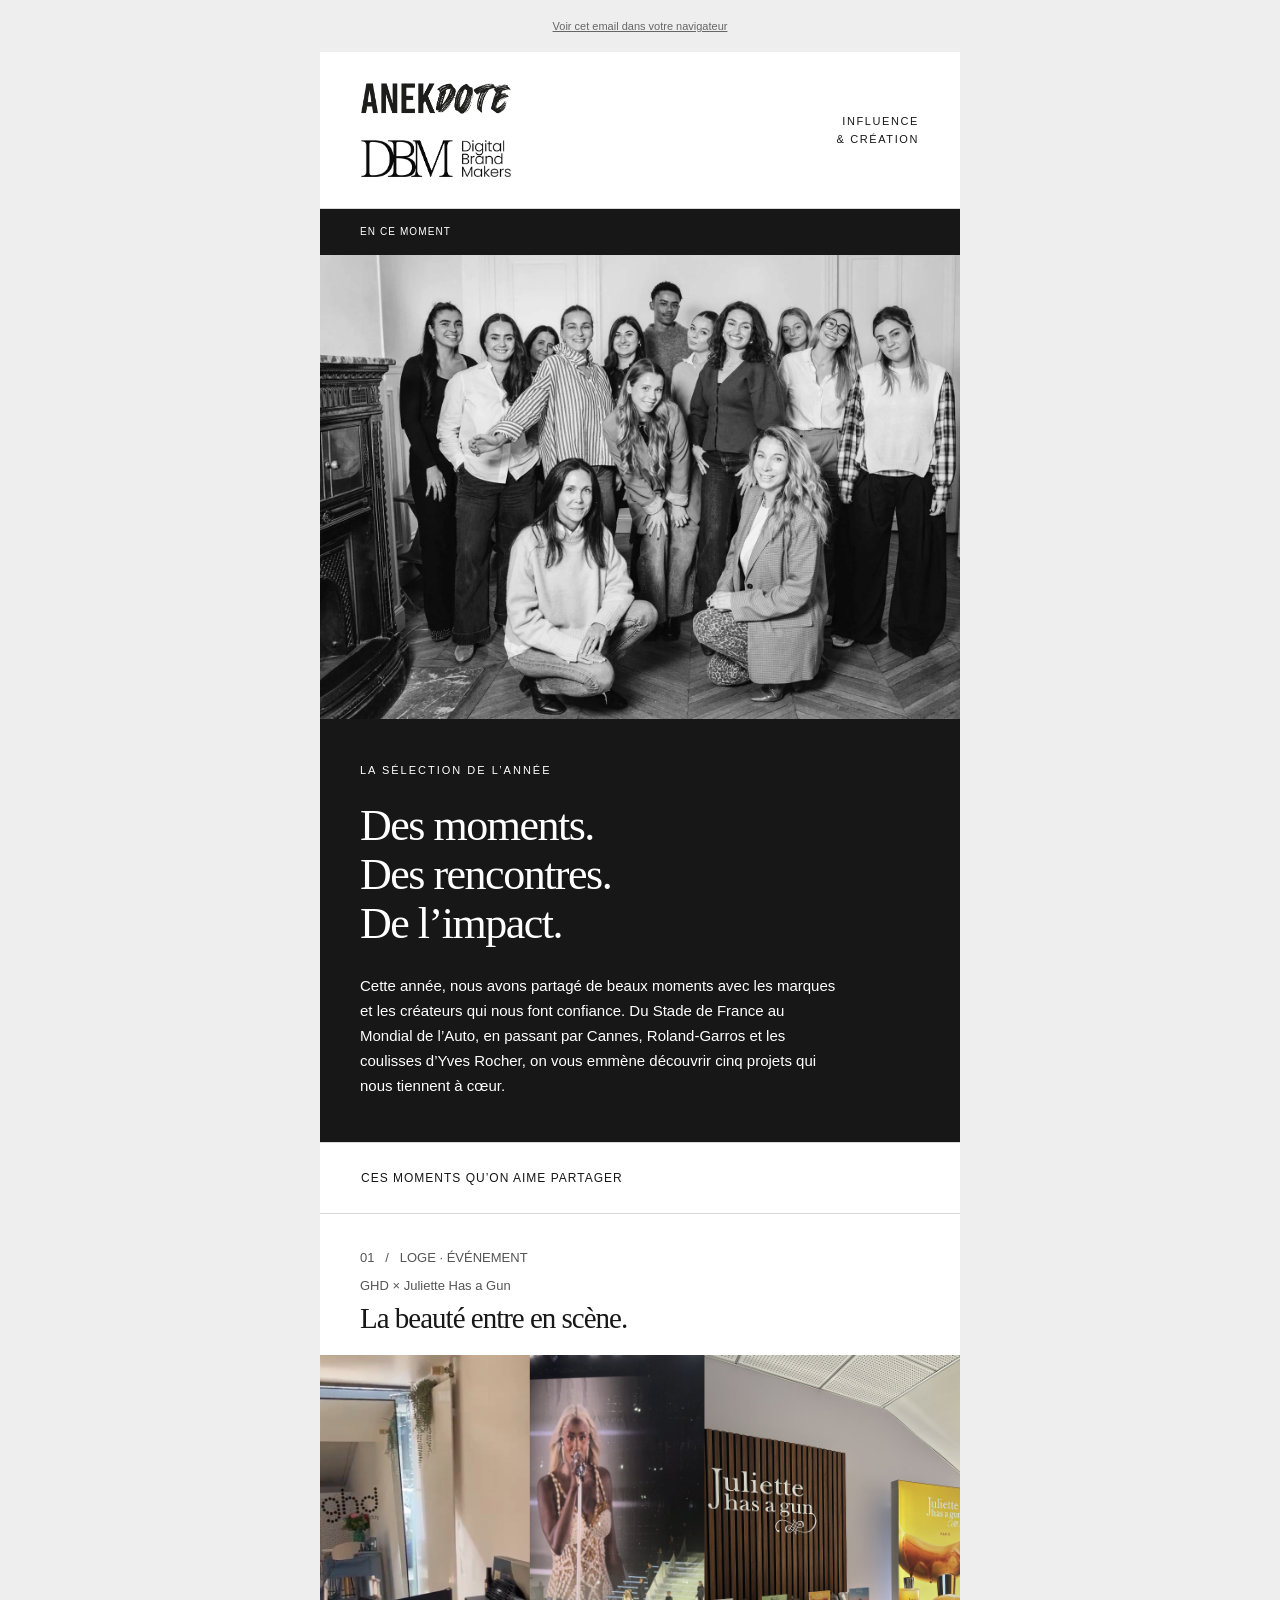
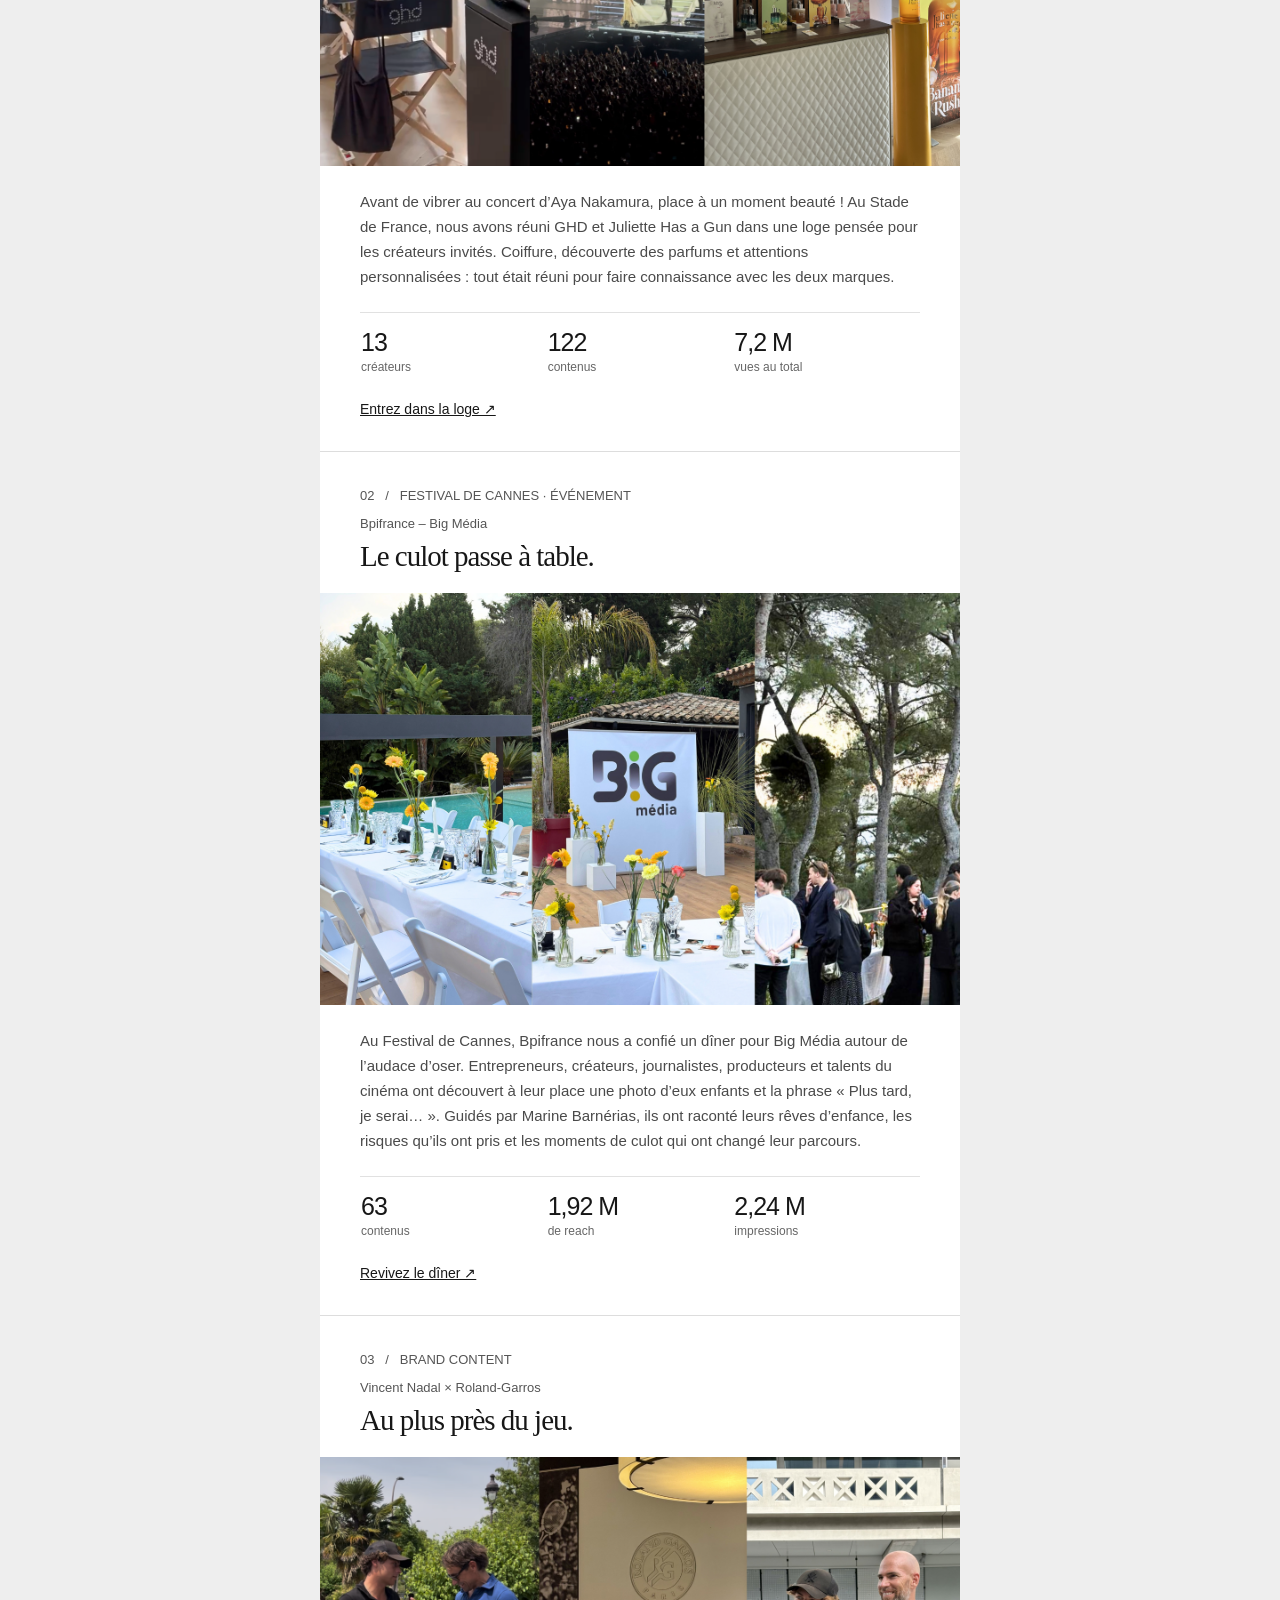
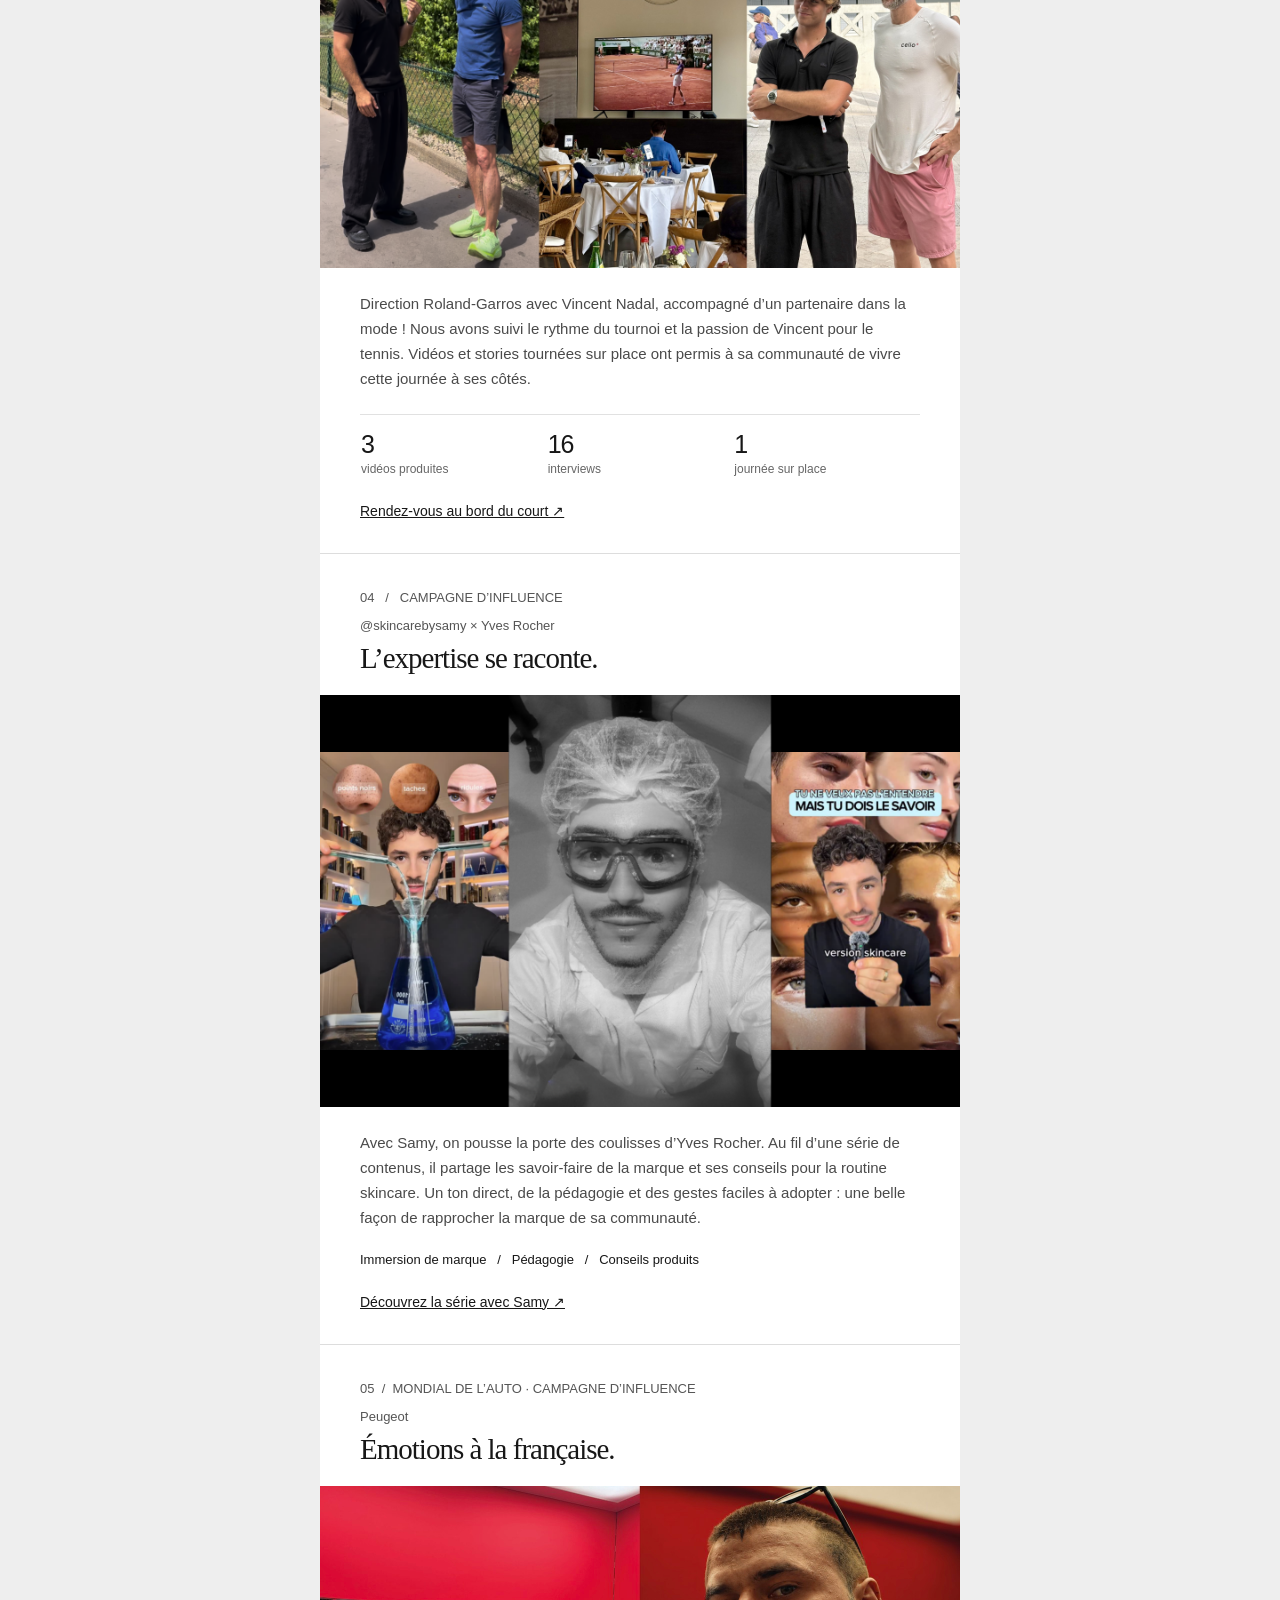
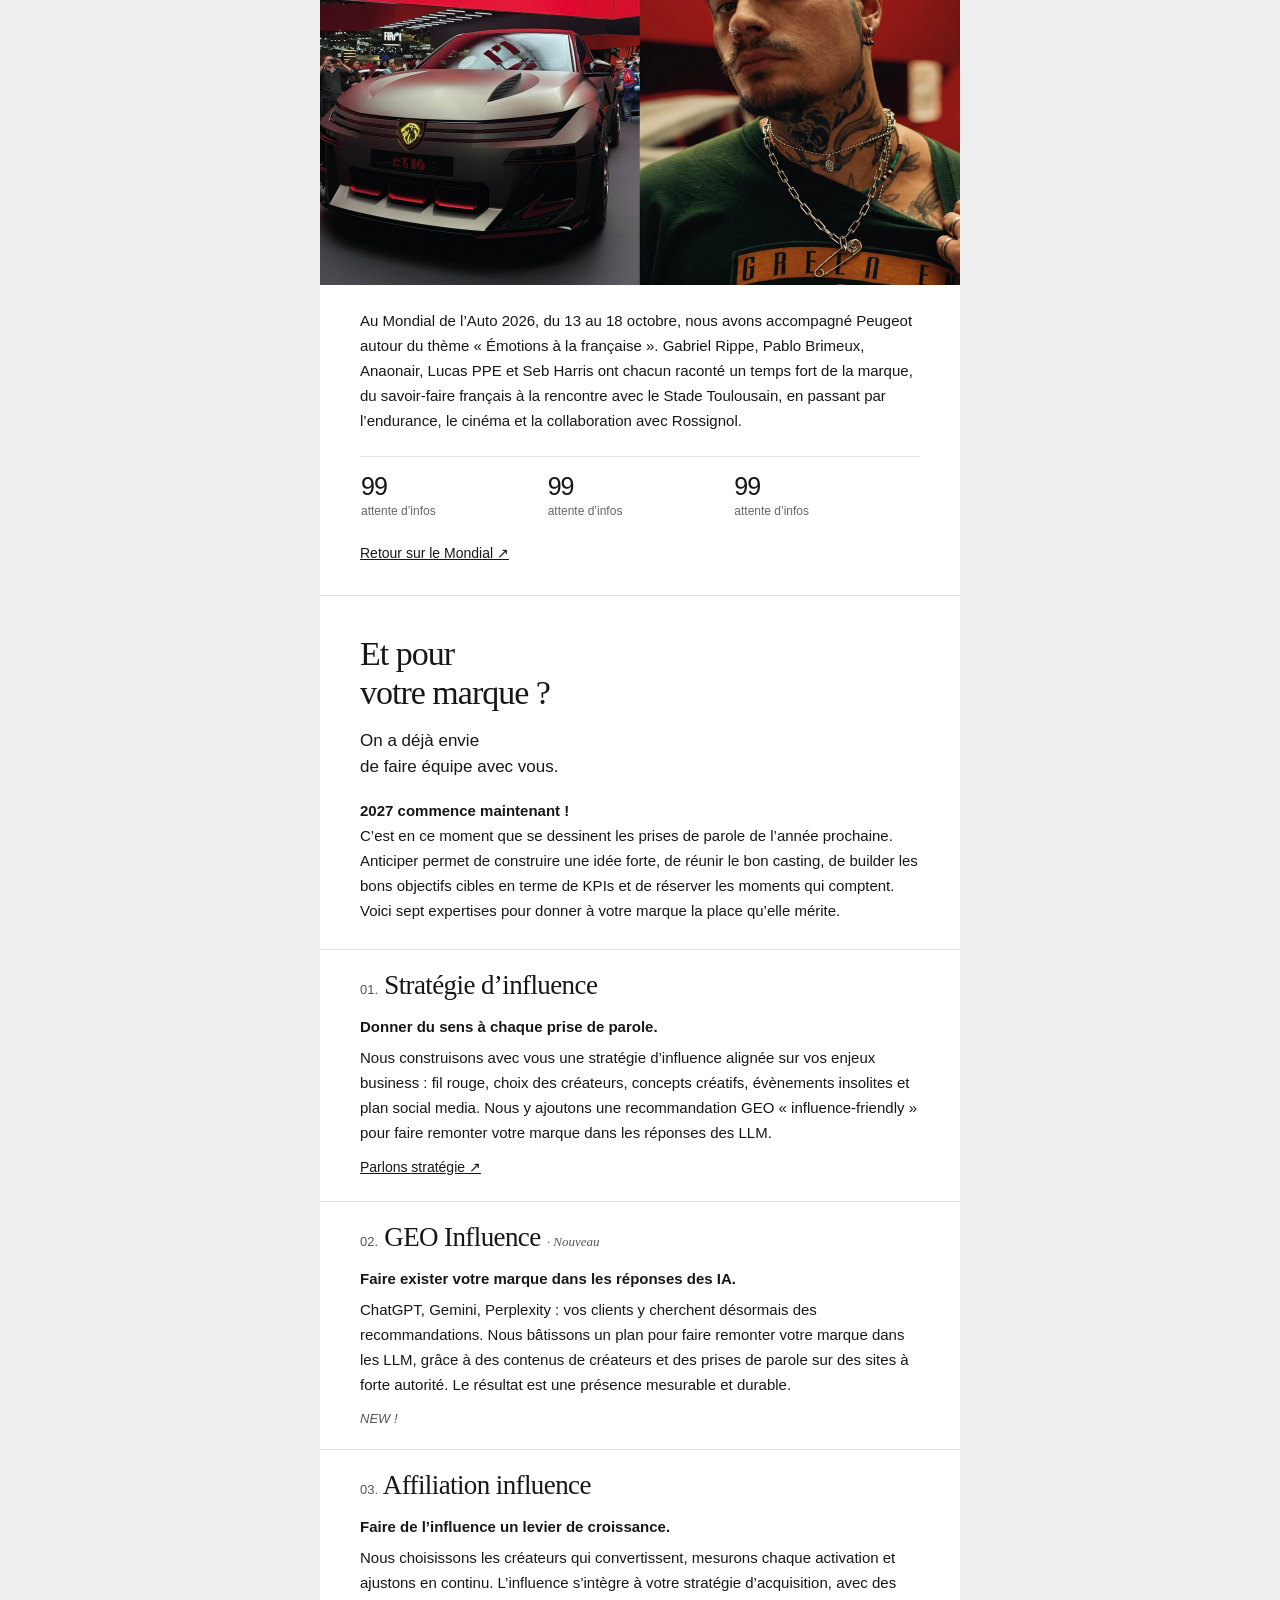
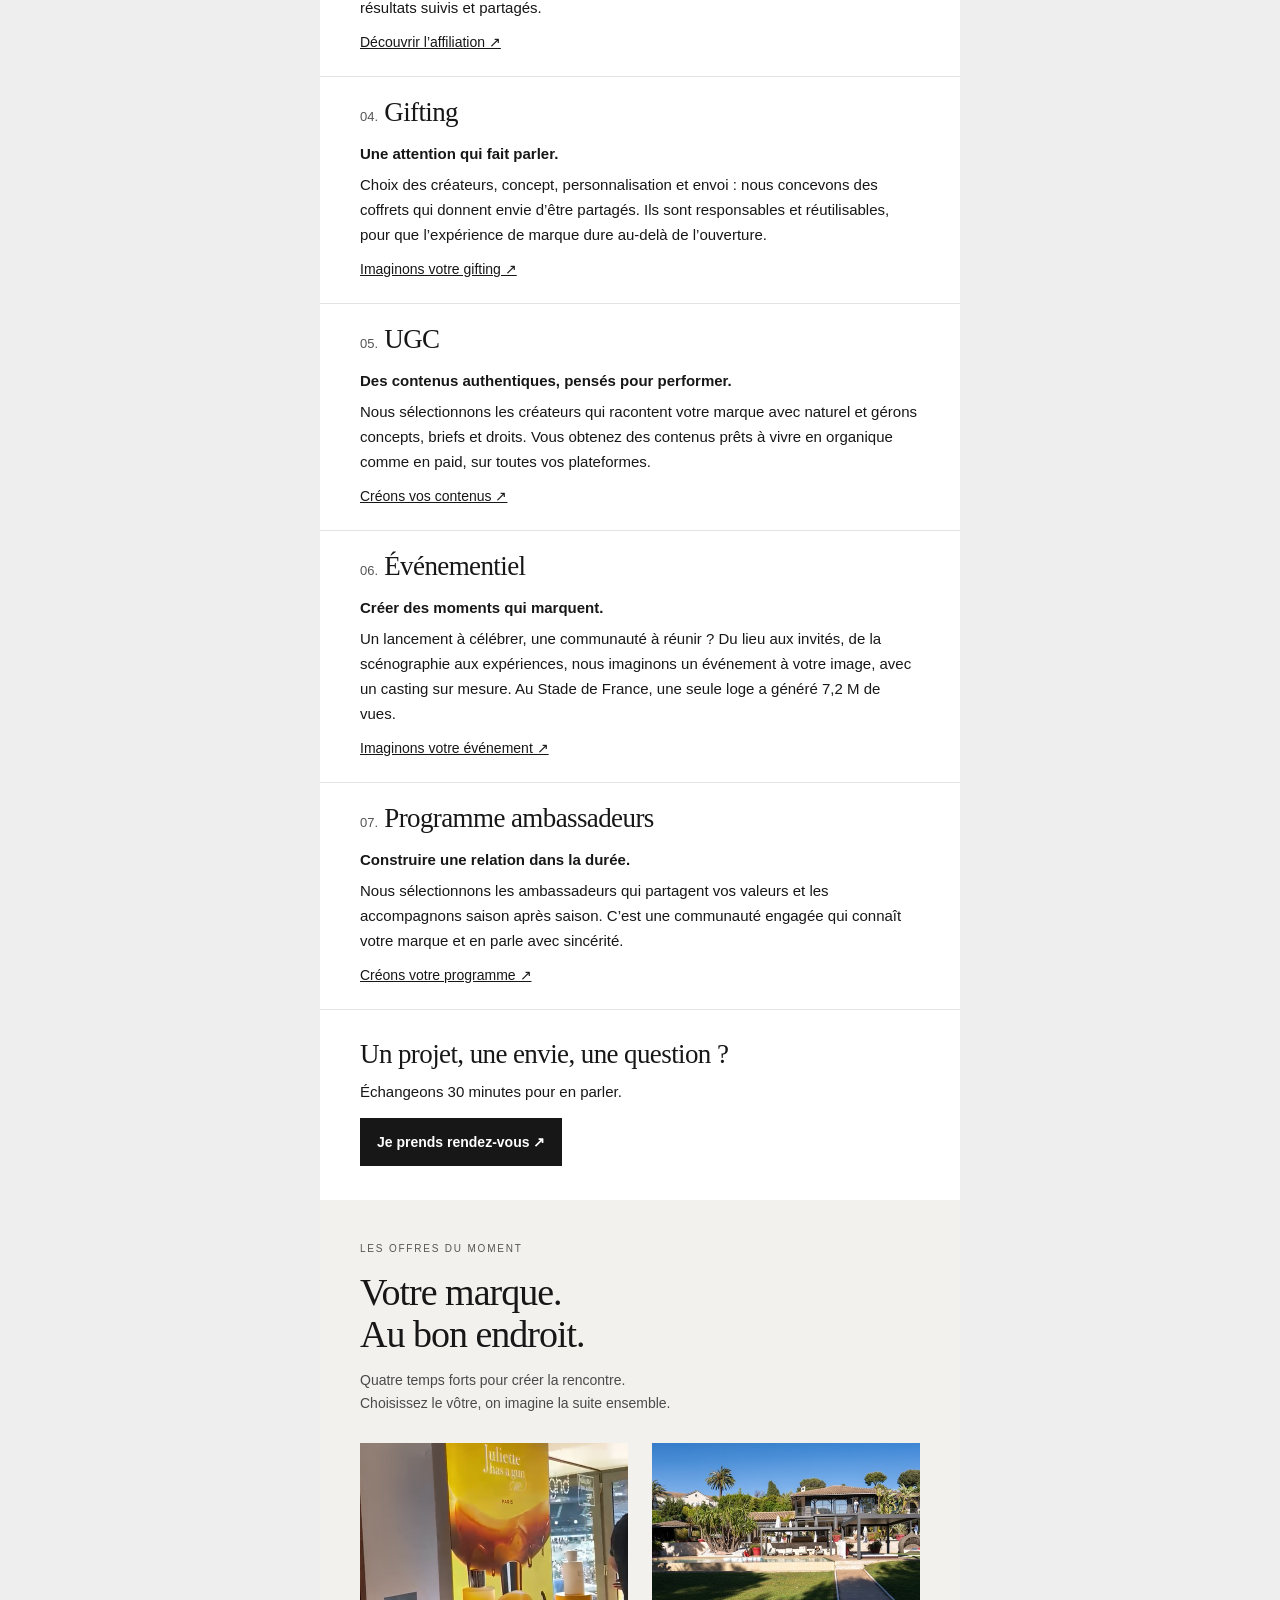
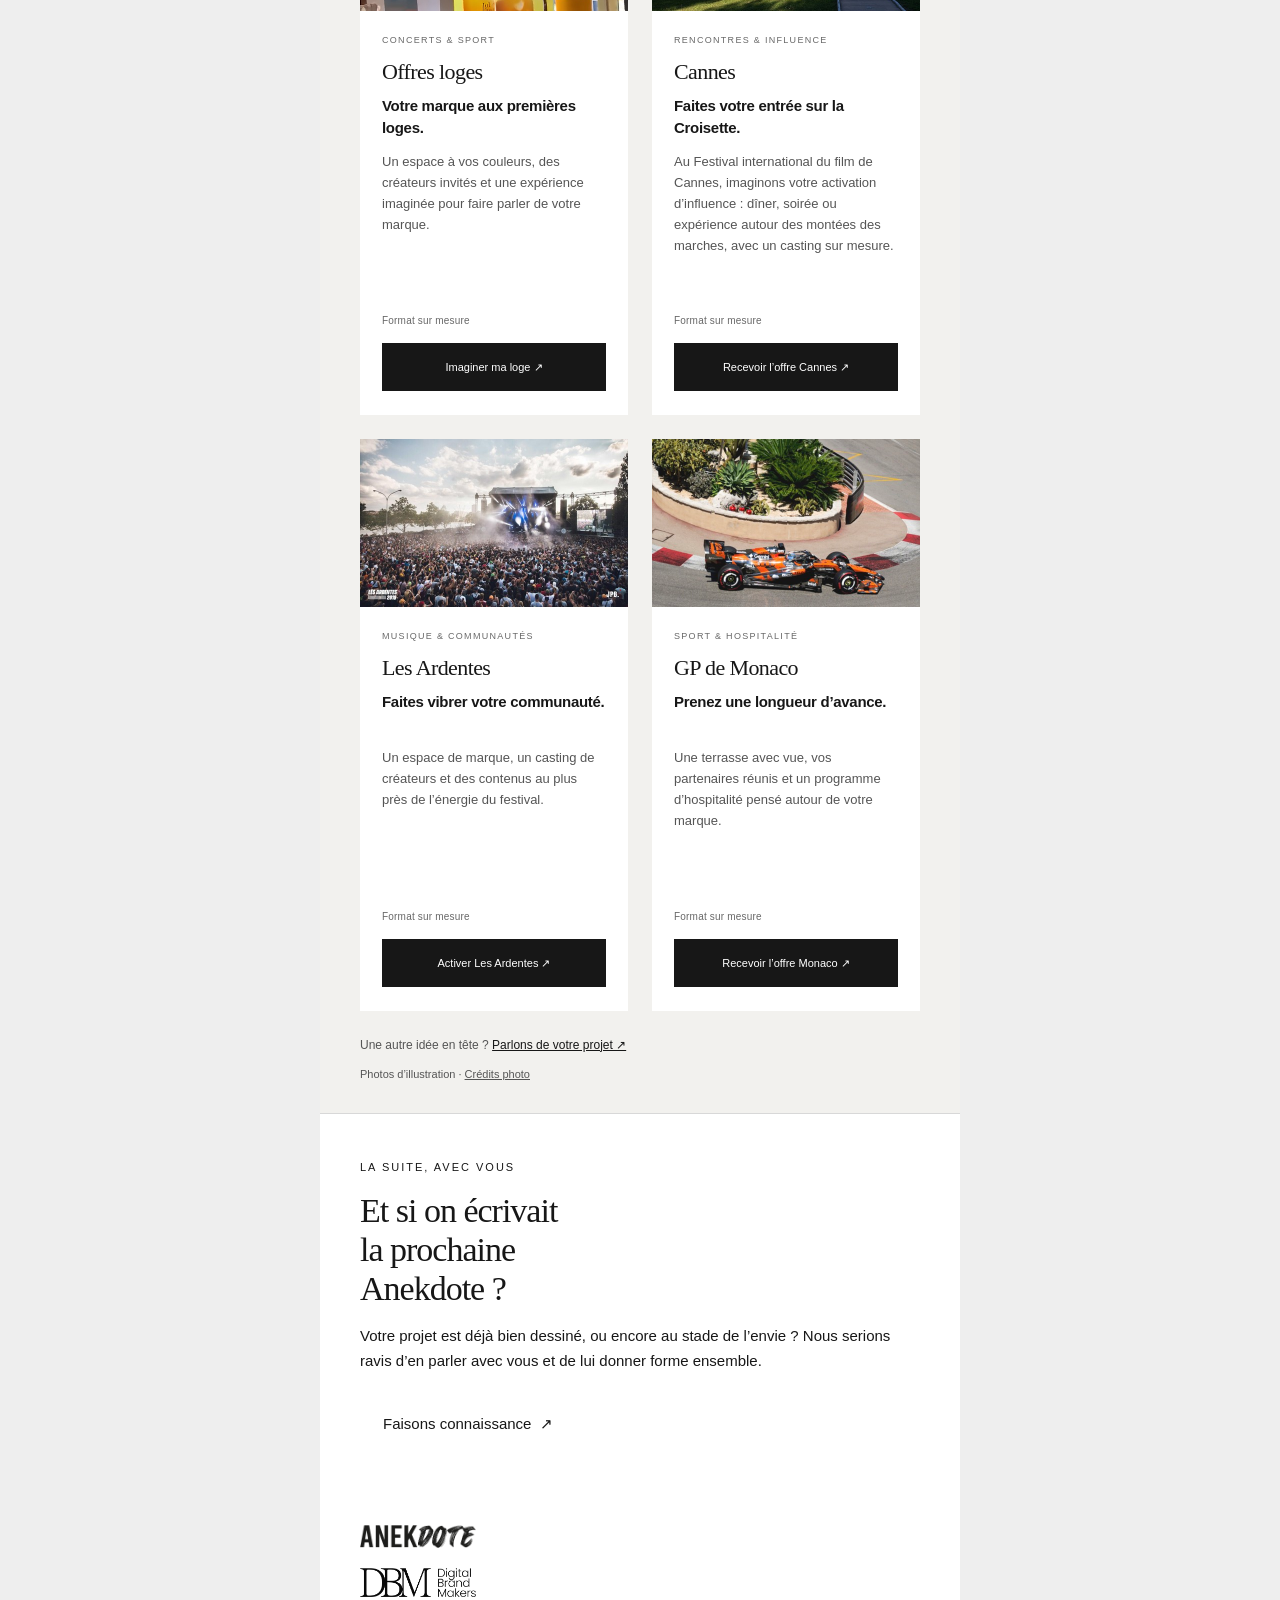
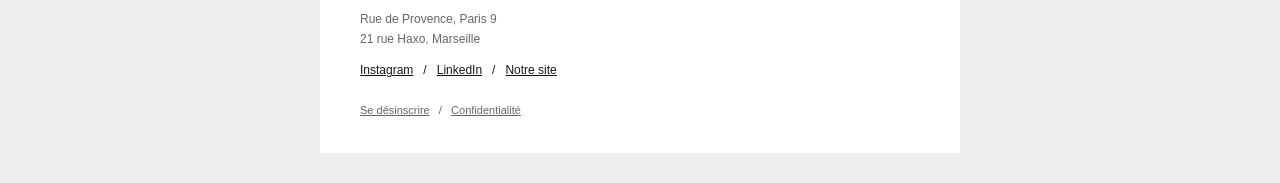
==== commit cb43de69: "Update the Mondial link and Paris footer address" ====
--- a/newsletter.html
+++ b/newsletter.html
@@ -40,7 +40,7 @@
 <tr><td style="padding:23px 40px 30px;border-bottom:1px solid rgb(221,221,221)" class="email-pad">
 <p style="margin:0px;font-size:15px;line-height:25px">Au Mondial de l’Auto 2026, du 13 au 18 octobre, nous avons accompagné Peugeot autour du thème «&nbsp;Émotions à la française&nbsp;». Gabriel Rippe, Pablo Brimeux, Anaonair, Lucas PPE et Seb Harris ont chacun raconté un temps fort de la marque, du savoir-faire français à la rencontre avec le Stade Toulousain, en passant par l’endurance, le cinéma et la collaboration avec Rossignol.</p>
 <table role="presentation" width="100%" style="border-collapse:collapse;margin-top:23px;margin-bottom:20px"><tbody><tr><td width="33.33%" valign="top" style="border-top:1px solid rgb(225,225,225);padding-top:13px"><p style="margin:0px;font-size:25px;line-height:32px;letter-spacing:-1px">99</p><p style="margin:0px;font-size:12px;line-height:18px;color:rgb(102,102,102)">attente d’infos</p></td><td width="33.33%" valign="top" style="border-top:1px solid rgb(225,225,225);padding-top:13px"><p style="margin:0px;font-size:25px;line-height:32px;letter-spacing:-1px">99</p><p style="margin:0px;font-size:12px;line-height:18px;color:rgb(102,102,102)">attente d’infos</p></td><td width="33.33%" valign="top" style="border-top:1px solid rgb(225,225,225);padding-top:13px"><p style="margin:0px;font-size:25px;line-height:32px;letter-spacing:-1px">99</p><p style="margin:0px;font-size:12px;line-height:18px;color:rgb(102,102,102)">attente d’infos</p></td></tr></tbody></table>
-<a href="https://www.media.stellantis.com/fr-fr/peugeot/press/mondial-de-l-automobile-2026-peugeot-devoile-deux-premieres-mondiales-et-place-l-emotion-l-elegance-et-le-plaisir-de-conduire-au-coeur-de-son-dispositif" style="color:rgb(23,23,23);font-size:14px;line-height:24px" target="_blank">Retour sur le Mondial&nbsp;↗</a>
+<a href="https://www.instagram.com/p/De9r65KjnhN/?img_index=1" style="color:rgb(23,23,23);font-size:14px;line-height:24px" target="_blank">Retour sur le Mondial&nbsp;↗</a>
 </td></tr>
 <tr><td id="expertises" bgcolor="#ffffff" style="padding:38px 40px 26px" class="email-pad">
 <h2 style="margin:0px 0px 16px;font-size:34px;line-height:39px;letter-spacing:-1px;font-family:Georgia,&quot;Times New Roman&quot;,serif;font-weight:400">Et pour<br>votre marque ?</h2>
@@ -107,27 +107,27 @@
 <tr><td class="offer-description" height="147" valign="top" style="height:147px;padding:12px 22px 0;vertical-align:top"><p style="margin:0;font-size:13px;line-height:21px;color:#555555">Un espace à vos couleurs, des créateurs invités et une expérience imaginée pour faire parler de votre marque.</p></td></tr>
 <tr><td class="offer-copy" style="padding:15px 22px 14px"><p style="margin:0;font-size:10px;line-height:16px;letter-spacing:0.2px;color:#686868">Format sur mesure</p></td></tr>
 <tr><td class="offer-button-pad" style="padding:0 22px 24px"><table role="presentation" width="100%" cellpadding="0" cellspacing="0" style="border-collapse:collapse;width:100%"><tbody><tr><td align="center" bgcolor="#171717" height="48" style="height:48px;background-color:#171717"><a class="offer-cta" href="https://www.anekdote.fr/contact/?utm_source=newsletter&amp;utm_medium=email&amp;utm_campaign=offres-du-moment-demo&amp;utm_content=loges" target="_blank" style="display:block;padding:15px 8px;color:#ffffff;background-color:#171717;text-decoration:none;text-align:center;font-size:11px;line-height:18px;font-weight:500">Imaginer ma loge <span aria-hidden="true">↗</span></a></td></tr></tbody></table></td></tr></tbody></table></td><td class="offer-gap" width="24" style="width:24px;font-size:0;line-height:0">&nbsp;</td><td class="offer-column" width="268" valign="top" style="width:268px;vertical-align:top;padding:0 0 24px"><table role="presentation" class="offer-card" width="268" cellpadding="0" cellspacing="0" style="width:268px;border-collapse:collapse;table-layout:fixed;background-color:#ffffff">
-<tbody><tr><td style="padding:0;font-size:0;line-height:0"><a href="https://www.anekdote.fr/contact/?utm_source=newsletter&amp;utm_medium=email&amp;utm_campaign=offres-du-moment-demo&amp;utm_content=cannes" target="_blank" style="color:#171717;text-decoration:none"><img src="https://raphaeldumaslevillain-commits.github.io/NEWSLETTER-ANEKDOTE/assets/offers/offre-cannes.jpg?v=selection-20261105" width="268" height="168" alt="La villa DBM à Cannes, vue depuis le jardin" class="offer-image" style="display:block;border:0;width:268px;height:168px;max-width:100%;object-fit:cover"></a></td></tr>
+<tbody><tr><td style="padding:0;font-size:0;line-height:0"><a href="mailto:Christelle.egron@dbmgroup.fr?subject=Offre%20Cannes" style="color:#171717;text-decoration:none"><img src="https://raphaeldumaslevillain-commits.github.io/NEWSLETTER-ANEKDOTE/assets/offers/offre-cannes.jpg?v=selection-20261105" width="268" height="168" alt="La villa DBM à Cannes, vue depuis le jardin" class="offer-image" style="display:block;border:0;width:268px;height:168px;max-width:100%;object-fit:cover"></a></td></tr>
 <tr><td class="offer-copy" style="padding:22px 22px 0"><p style="margin:0 0 10px;font-size:9px;line-height:15px;letter-spacing:1.3px;color:#686868">RENCONTRES &amp; INFLUENCE</p><h3 style="margin:0 0 9px;font-size:22px;line-height:28px;letter-spacing:-0.6px;font-weight:400;font-family:Georgia,'Times New Roman',serif">Cannes</h3><p class="offer-headline" style="margin:0;font-size:15px;line-height:22px;min-height:44px;font-weight:600;letter-spacing:-0.3px">Faites votre entrée sur la Croisette.</p></td></tr>
 <tr><td class="offer-description" height="147" valign="top" style="height:147px;padding:12px 22px 0;vertical-align:top"><p style="margin:0;font-size:13px;line-height:21px;color:#555555">Au Festival international du film de Cannes, imaginons votre activation d’influence : dîner, soirée ou expérience autour des montées des marches, avec un casting sur mesure.</p></td></tr>
 <tr><td class="offer-copy" style="padding:15px 22px 14px"><p style="margin:0;font-size:10px;line-height:16px;letter-spacing:0.2px;color:#686868">Format sur mesure</p></td></tr>
-<tr><td class="offer-button-pad" style="padding:0 22px 24px"><table role="presentation" width="100%" cellpadding="0" cellspacing="0" style="border-collapse:collapse;width:100%"><tbody><tr><td align="center" bgcolor="#171717" height="48" style="height:48px;background-color:#171717"><a class="offer-cta" href="https://www.anekdote.fr/contact/?utm_source=newsletter&amp;utm_medium=email&amp;utm_campaign=offres-du-moment-demo&amp;utm_content=cannes" target="_blank" style="display:block;padding:15px 8px;color:#ffffff;background-color:#171717;text-decoration:none;text-align:center;font-size:11px;line-height:18px;font-weight:500">Recevoir l’offre Cannes <span aria-hidden="true">↗</span></a></td></tr></tbody></table></td></tr></tbody></table></td></tr><tr><td class="offer-column" width="268" valign="top" style="width:268px;vertical-align:top;padding:0 0 24px"><table role="presentation" class="offer-card" width="268" cellpadding="0" cellspacing="0" style="width:268px;border-collapse:collapse;table-layout:fixed;background-color:#ffffff">
+<tr><td class="offer-button-pad" style="padding:0 22px 24px"><table role="presentation" width="100%" cellpadding="0" cellspacing="0" style="border-collapse:collapse;width:100%"><tbody><tr><td align="center" bgcolor="#171717" height="48" style="height:48px;background-color:#171717"><a class="offer-cta" href="mailto:Christelle.egron@dbmgroup.fr?subject=Offre%20Cannes" style="display:block;padding:15px 8px;color:#ffffff;background-color:#171717;text-decoration:none;text-align:center;font-size:11px;line-height:18px;font-weight:500">Recevoir l’offre Cannes <span aria-hidden="true">↗</span></a></td></tr></tbody></table></td></tr></tbody></table></td></tr><tr><td class="offer-column" width="268" valign="top" style="width:268px;vertical-align:top;padding:0 0 24px"><table role="presentation" class="offer-card" width="268" cellpadding="0" cellspacing="0" style="width:268px;border-collapse:collapse;table-layout:fixed;background-color:#ffffff">
 <tbody><tr><td style="padding:0;font-size:0;line-height:0"><a href="https://www.anekdote.fr/contact/?utm_source=newsletter&amp;utm_medium=email&amp;utm_campaign=offres-du-moment-demo&amp;utm_content=ardentes" target="_blank" style="color:#171717;text-decoration:none"><img src="https://raphaeldumaslevillain-commits.github.io/NEWSLETTER-ANEKDOTE/assets/offers/offre-ardentes.jpg?v=selection-20261105" width="268" height="168" alt="Le public devant la scène Wallifornia Beach aux Ardentes 2019" class="offer-image" style="display:block;border:0;width:268px;height:168px;max-width:100%;object-fit:cover"></a></td></tr>
 <tr><td class="offer-copy" style="padding:22px 22px 0"><p style="margin:0 0 10px;font-size:9px;line-height:15px;letter-spacing:1.3px;color:#686868">MUSIQUE &amp; COMMUNAUTÉS</p><h3 style="margin:0 0 9px;font-size:22px;line-height:28px;letter-spacing:-0.6px;font-weight:400;font-family:Georgia,'Times New Roman',serif">Les Ardentes</h3><p class="offer-headline" style="margin:0;font-size:15px;line-height:22px;min-height:44px;font-weight:600;letter-spacing:-0.3px">Faites vibrer votre communauté.</p></td></tr>
 <tr><td class="offer-description" height="147" valign="top" style="height:147px;padding:12px 22px 0;vertical-align:top"><p style="margin:0;font-size:13px;line-height:21px;color:#555555">Un espace de marque, un casting de créateurs et des contenus au plus près de l’énergie du festival.</p></td></tr>
 <tr><td class="offer-copy" style="padding:15px 22px 14px"><p style="margin:0;font-size:10px;line-height:16px;letter-spacing:0.2px;color:#686868">Format sur mesure</p></td></tr>
 <tr><td class="offer-button-pad" style="padding:0 22px 24px"><table role="presentation" width="100%" cellpadding="0" cellspacing="0" style="border-collapse:collapse;width:100%"><tbody><tr><td align="center" bgcolor="#171717" height="48" style="height:48px;background-color:#171717"><a class="offer-cta" href="https://www.anekdote.fr/contact/?utm_source=newsletter&amp;utm_medium=email&amp;utm_campaign=offres-du-moment-demo&amp;utm_content=ardentes" target="_blank" style="display:block;padding:15px 8px;color:#ffffff;background-color:#171717;text-decoration:none;text-align:center;font-size:11px;line-height:18px;font-weight:500">Activer Les Ardentes <span aria-hidden="true">↗</span></a></td></tr></tbody></table></td></tr></tbody></table></td><td class="offer-gap" width="24" style="width:24px;font-size:0;line-height:0">&nbsp;</td><td class="offer-column" width="268" valign="top" style="width:268px;vertical-align:top;padding:0 0 24px"><table role="presentation" class="offer-card" width="268" cellpadding="0" cellspacing="0" style="width:268px;border-collapse:collapse;table-layout:fixed;background-color:#ffffff">
-<tbody><tr><td style="padding:0;font-size:0;line-height:0"><a href="https://www.anekdote.fr/contact/?utm_source=newsletter&amp;utm_medium=email&amp;utm_campaign=offres-du-moment-demo&amp;utm_content=monaco" target="_blank" style="color:#171717;text-decoration:none"><img src="https://raphaeldumaslevillain-commits.github.io/NEWSLETTER-ANEKDOTE/assets/offers/offre-monaco.jpg?v=selection-20261105" width="268" height="168" alt="Une monoplace orange dans un virage du circuit de Monaco" class="offer-image" style="display:block;border:0;width:268px;height:168px;max-width:100%;object-fit:cover"></a></td></tr>
+<tbody><tr><td style="padding:0;font-size:0;line-height:0"><a href="mailto:Christelle.egron@dbmgroup.fr?subject=Offre%20GP%20de%20Monaco" style="color:#171717;text-decoration:none"><img src="https://raphaeldumaslevillain-commits.github.io/NEWSLETTER-ANEKDOTE/assets/offers/offre-monaco.jpg?v=selection-20261105" width="268" height="168" alt="Une monoplace orange dans un virage du circuit de Monaco" class="offer-image" style="display:block;border:0;width:268px;height:168px;max-width:100%;object-fit:cover"></a></td></tr>
 <tr><td class="offer-copy" style="padding:22px 22px 0"><p style="margin:0 0 10px;font-size:9px;line-height:15px;letter-spacing:1.3px;color:#686868">SPORT &amp; HOSPITALITÉ</p><h3 style="margin:0 0 9px;font-size:22px;line-height:28px;letter-spacing:-0.6px;font-weight:400;font-family:Georgia,'Times New Roman',serif">GP de Monaco</h3><p class="offer-headline" style="margin:0;font-size:15px;line-height:22px;min-height:44px;font-weight:600;letter-spacing:-0.3px">Prenez une longueur d’avance.</p></td></tr>
 <tr><td class="offer-description" height="147" valign="top" style="height:147px;padding:12px 22px 0;vertical-align:top"><p style="margin:0;font-size:13px;line-height:21px;color:#555555">Une terrasse avec vue, vos partenaires réunis et un programme d’hospitalité pensé autour de votre marque.</p></td></tr>
 <tr><td class="offer-copy" style="padding:15px 22px 14px"><p style="margin:0;font-size:10px;line-height:16px;letter-spacing:0.2px;color:#686868">Format sur mesure</p></td></tr>
-<tr><td class="offer-button-pad" style="padding:0 22px 24px"><table role="presentation" width="100%" cellpadding="0" cellspacing="0" style="border-collapse:collapse;width:100%"><tbody><tr><td align="center" bgcolor="#171717" height="48" style="height:48px;background-color:#171717"><a class="offer-cta" href="https://www.anekdote.fr/contact/?utm_source=newsletter&amp;utm_medium=email&amp;utm_campaign=offres-du-moment-demo&amp;utm_content=monaco" target="_blank" style="display:block;padding:15px 8px;color:#ffffff;background-color:#171717;text-decoration:none;text-align:center;font-size:11px;line-height:18px;font-weight:500">Recevoir l’offre Monaco <span aria-hidden="true">↗</span></a></td></tr></tbody></table></td></tr></tbody></table></td></tr></tbody></table>
+<tr><td class="offer-button-pad" style="padding:0 22px 24px"><table role="presentation" width="100%" cellpadding="0" cellspacing="0" style="border-collapse:collapse;width:100%"><tbody><tr><td align="center" bgcolor="#171717" height="48" style="height:48px;background-color:#171717"><a class="offer-cta" href="mailto:Christelle.egron@dbmgroup.fr?subject=Offre%20GP%20de%20Monaco" style="display:block;padding:15px 8px;color:#ffffff;background-color:#171717;text-decoration:none;text-align:center;font-size:11px;line-height:18px;font-weight:500">Recevoir l’offre Monaco <span aria-hidden="true">↗</span></a></td></tr></tbody></table></td></tr></tbody></table></td></tr></tbody></table>
 <p style="margin:0 0 10px;font-size:12px;line-height:20px;color:#555555">Une autre idée en tête ? <a href="https://www.anekdote.fr/contact/?utm_source=newsletter&amp;utm_medium=email&amp;utm_campaign=offres-du-moment-demo&amp;utm_content=sur-mesure" target="_blank" style="color:#171717;text-decoration:underline">Parlons de votre projet ↗</a></p>
 <p style="margin:0 0 10px;font-size:11px;line-height:18px;color:#555555">Photos d’illustration · <a href="https://github.com/raphaeldumaslevillain-commits/NEWSLETTER-ANEKDOTE#photos-et-licences" target="_blank" style="color:#555555;text-decoration:underline">Crédits photo</a></p>
 </td></tr>
 <!-- OFFERS:END --><tr><td bgcolor="#ffffff" style="padding:44px 40px 46px;border-top:1px solid rgb(227,227,227)" class="email-pad"><p style="margin:0px;font-size:11px;line-height:18px;letter-spacing:2px">LA SUITE, AVEC VOUS</p><h2 style="margin:15px 0px;font-size:34px;line-height:39px;letter-spacing:-1px;font-family:Georgia,&quot;Times New Roman&quot;,serif;font-weight:400">Et si on écrivait<br>la prochaine<br>Anekdote ?</h2><p style="margin:0px 0px 24px;font-size:15px;line-height:25px">Votre projet est déjà bien dessiné, ou encore au stade de l’envie ? Nous serions ravis d’en parler avec vous et de lui donner forme ensemble.</p><table role="presentation" style="border-collapse:collapse"><tbody><tr><td bgcolor="#ffffff" style="padding:16px 23px"><a href="https://www.anekdote.fr/contact/" style="color:rgb(23,23,23);font-size:15px;line-height:22px;text-decoration:none;display:inline-block" target="_blank">Faisons connaissance  ↗</a></td></tr></tbody></table></td></tr><tr><td style="padding:28px 40px 33px" class="email-pad"><table role="presentation" class="brand-stack" cellpadding="0" cellspacing="0" style="border-collapse:collapse"><tbody>
 <tr><td style="padding:0 0 20px"><a href="https://www.anekdote.fr/" style="display:block;text-decoration:none" target="_blank"><img src="https://raphaeldumaslevillain-commits.github.io/NEWSLETTER-ANEKDOTE/assets/images/anekdote-logo.png?v=logos-20261105" width="116" height="24" alt="Anekdote" style="border:0;display:block;width:116px;height:auto"></a></td></tr>
 <tr><td style="padding:0 0 12px"><a href="https://digitalbrandmakers-group.com/" style="display:block;text-decoration:none" target="_blank"><img src="https://raphaeldumaslevillain-commits.github.io/NEWSLETTER-ANEKDOTE/assets/images/dbm-group-logo.png" width="116" height="29" alt="DBM Group – Digital Brand Makers" style="border:0;display:block;width:116px;height:auto"></a></td></tr>
-</tbody></table><p style="margin:0px;font-size:12px;line-height:20px;color:rgb(102,102,102)">29 rue de Mogador, Paris<br>21 rue Haxo, Marseille</p><p style="margin:10px 0px 19px;font-size:12px;line-height:23px"><a href="https://www.instagram.com/anekdotefr/" style="color:rgb(23,23,23)" target="_blank">Instagram</a>   /   <a href="https://linkedin.com/company/anekdote-influence" style="color:rgb(23,23,23)" target="_blank">LinkedIn</a>   /   <a href="https://www.anekdote.fr/" style="color:rgb(23,23,23)" target="_blank">Notre site</a></p><p style="margin:0px;font-size:11px;line-height:19px;color:rgb(102,102,102)"><a style="color:rgb(102,102,102);text-decoration-line:underline">Se désinscrire</a>   /   <a href="https://www.anekdote.fr/politique-de-confidentialite" style="color:rgb(102,102,102)" target="_blank">Confidentialité</a></p></td></tr></tbody></table><table role="presentation" width="100%" style="border-collapse:collapse"><tbody><tr><td height="28" style="height:28px;font-size:0px;line-height:0"> </td></tr></tbody></table></td></tr></tbody></table>
+</tbody></table><p style="margin:0px;font-size:12px;line-height:20px;color:rgb(102,102,102)">Rue de Provence, Paris 9<br>21 rue Haxo, Marseille</p><p style="margin:10px 0px 19px;font-size:12px;line-height:23px"><a href="https://www.instagram.com/anekdotefr/" style="color:rgb(23,23,23)" target="_blank">Instagram</a>   /   <a href="https://linkedin.com/company/anekdote-influence" style="color:rgb(23,23,23)" target="_blank">LinkedIn</a>   /   <a href="https://www.anekdote.fr/" style="color:rgb(23,23,23)" target="_blank">Notre site</a></p><p style="margin:0px;font-size:11px;line-height:19px;color:rgb(102,102,102)"><a style="color:rgb(102,102,102);text-decoration-line:underline">Se désinscrire</a>   /   <a href="https://www.anekdote.fr/politique-de-confidentialite" style="color:rgb(102,102,102)" target="_blank">Confidentialité</a></p></td></tr></tbody></table><table role="presentation" width="100%" style="border-collapse:collapse"><tbody><tr><td height="28" style="height:28px;font-size:0px;line-height:0"> </td></tr></tbody></table></td></tr></tbody></table>
 </body>
 </html>
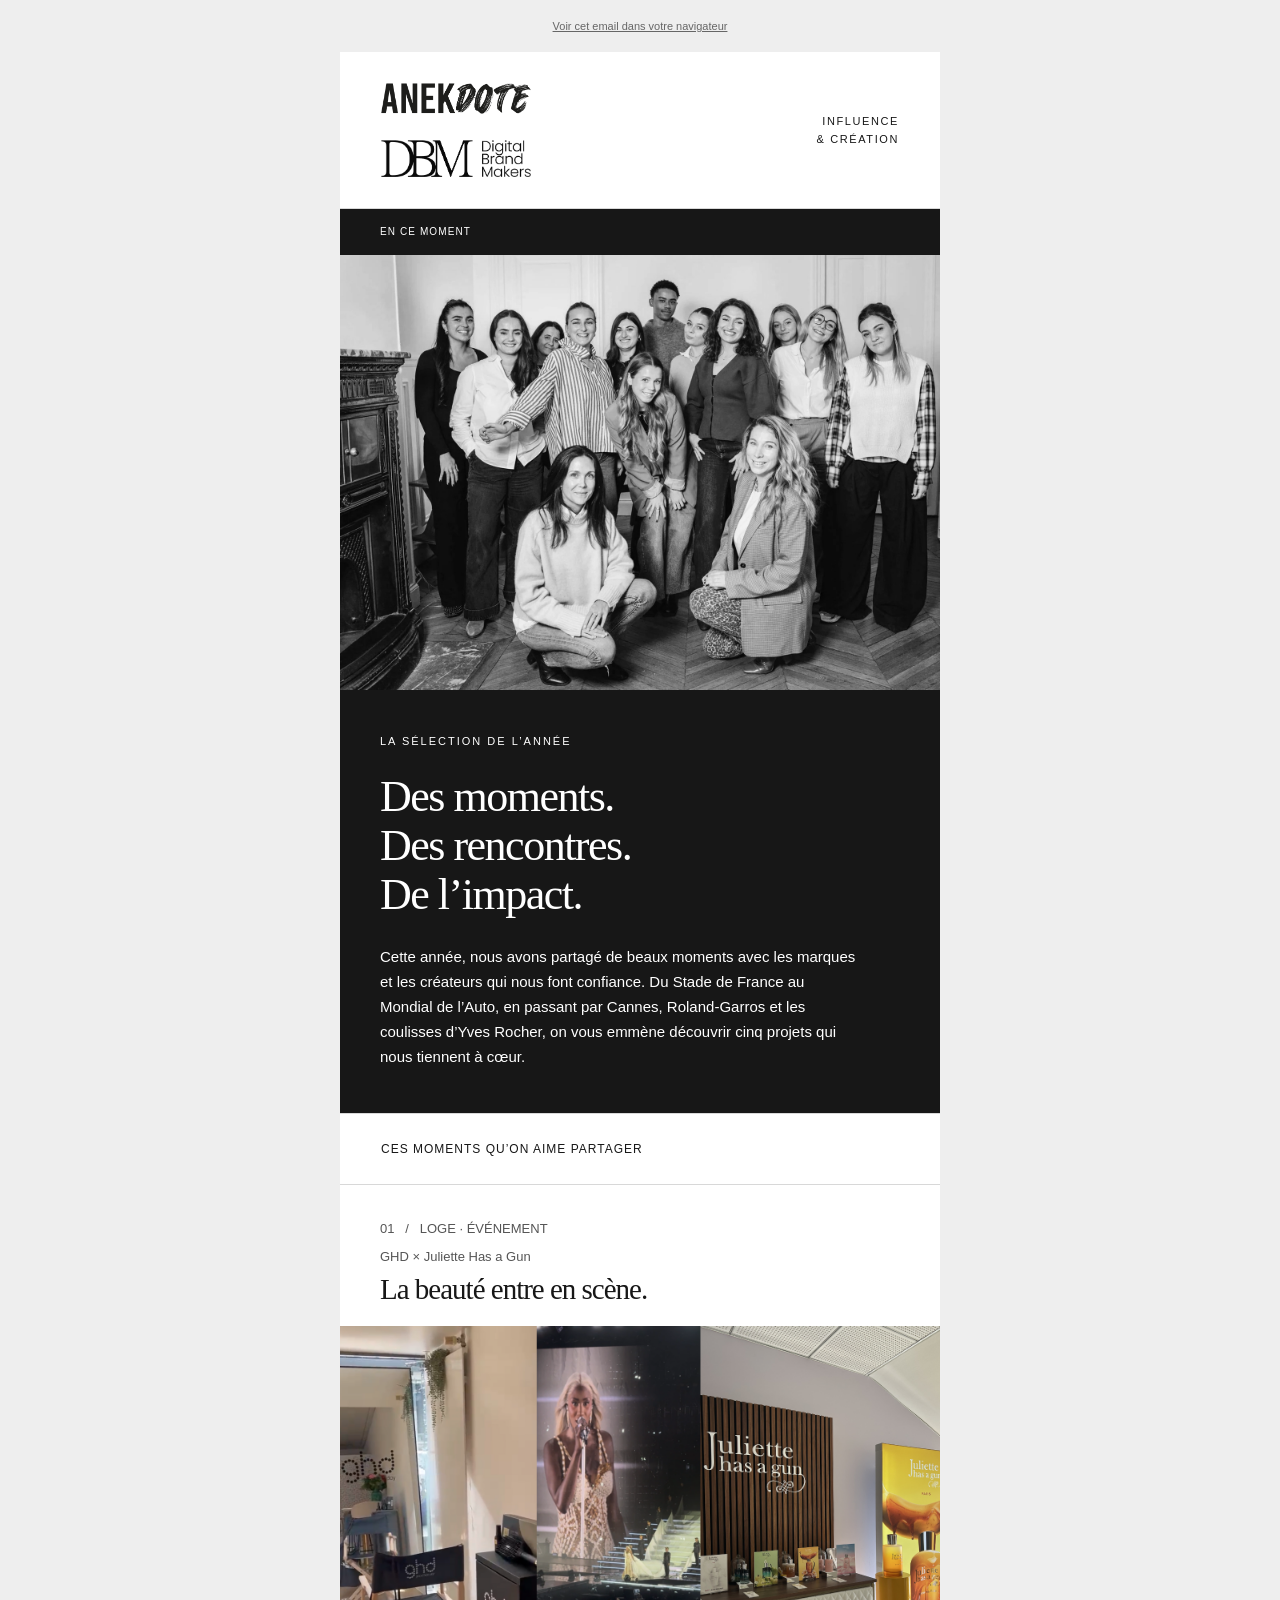
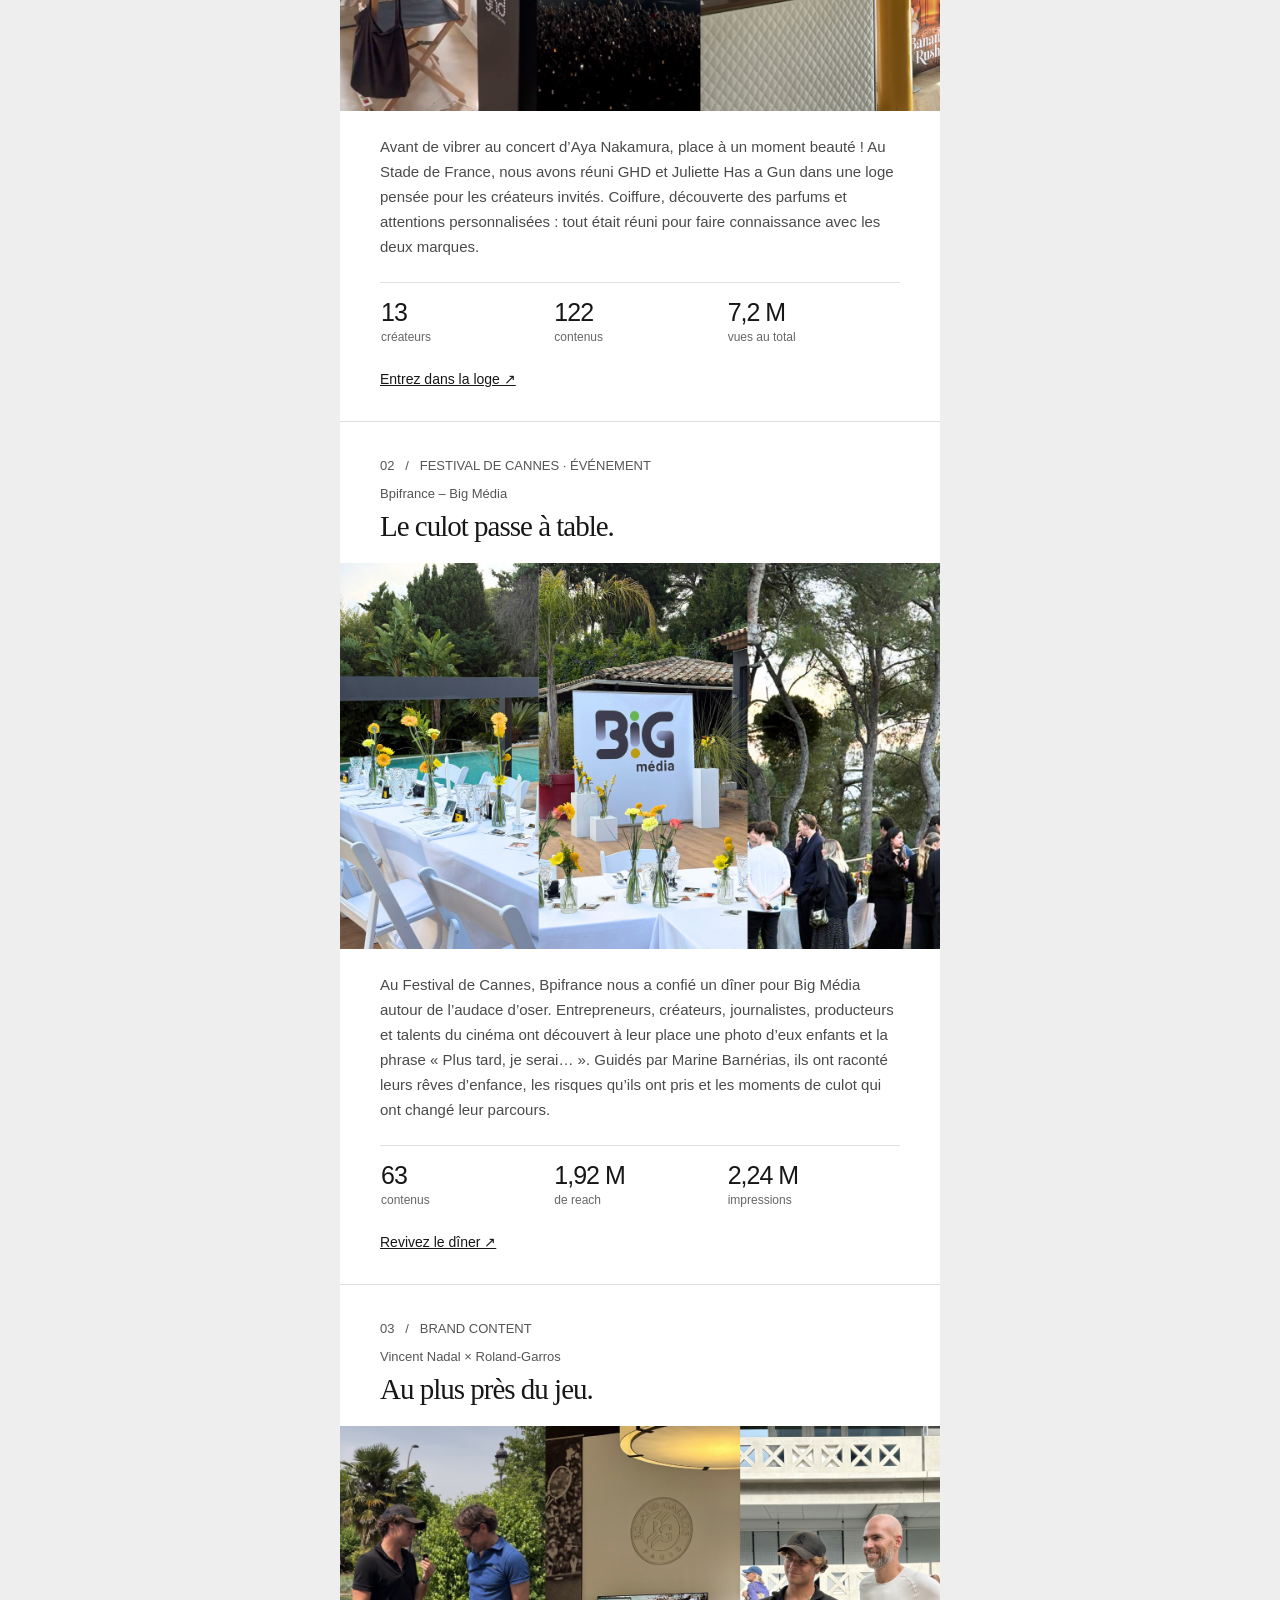
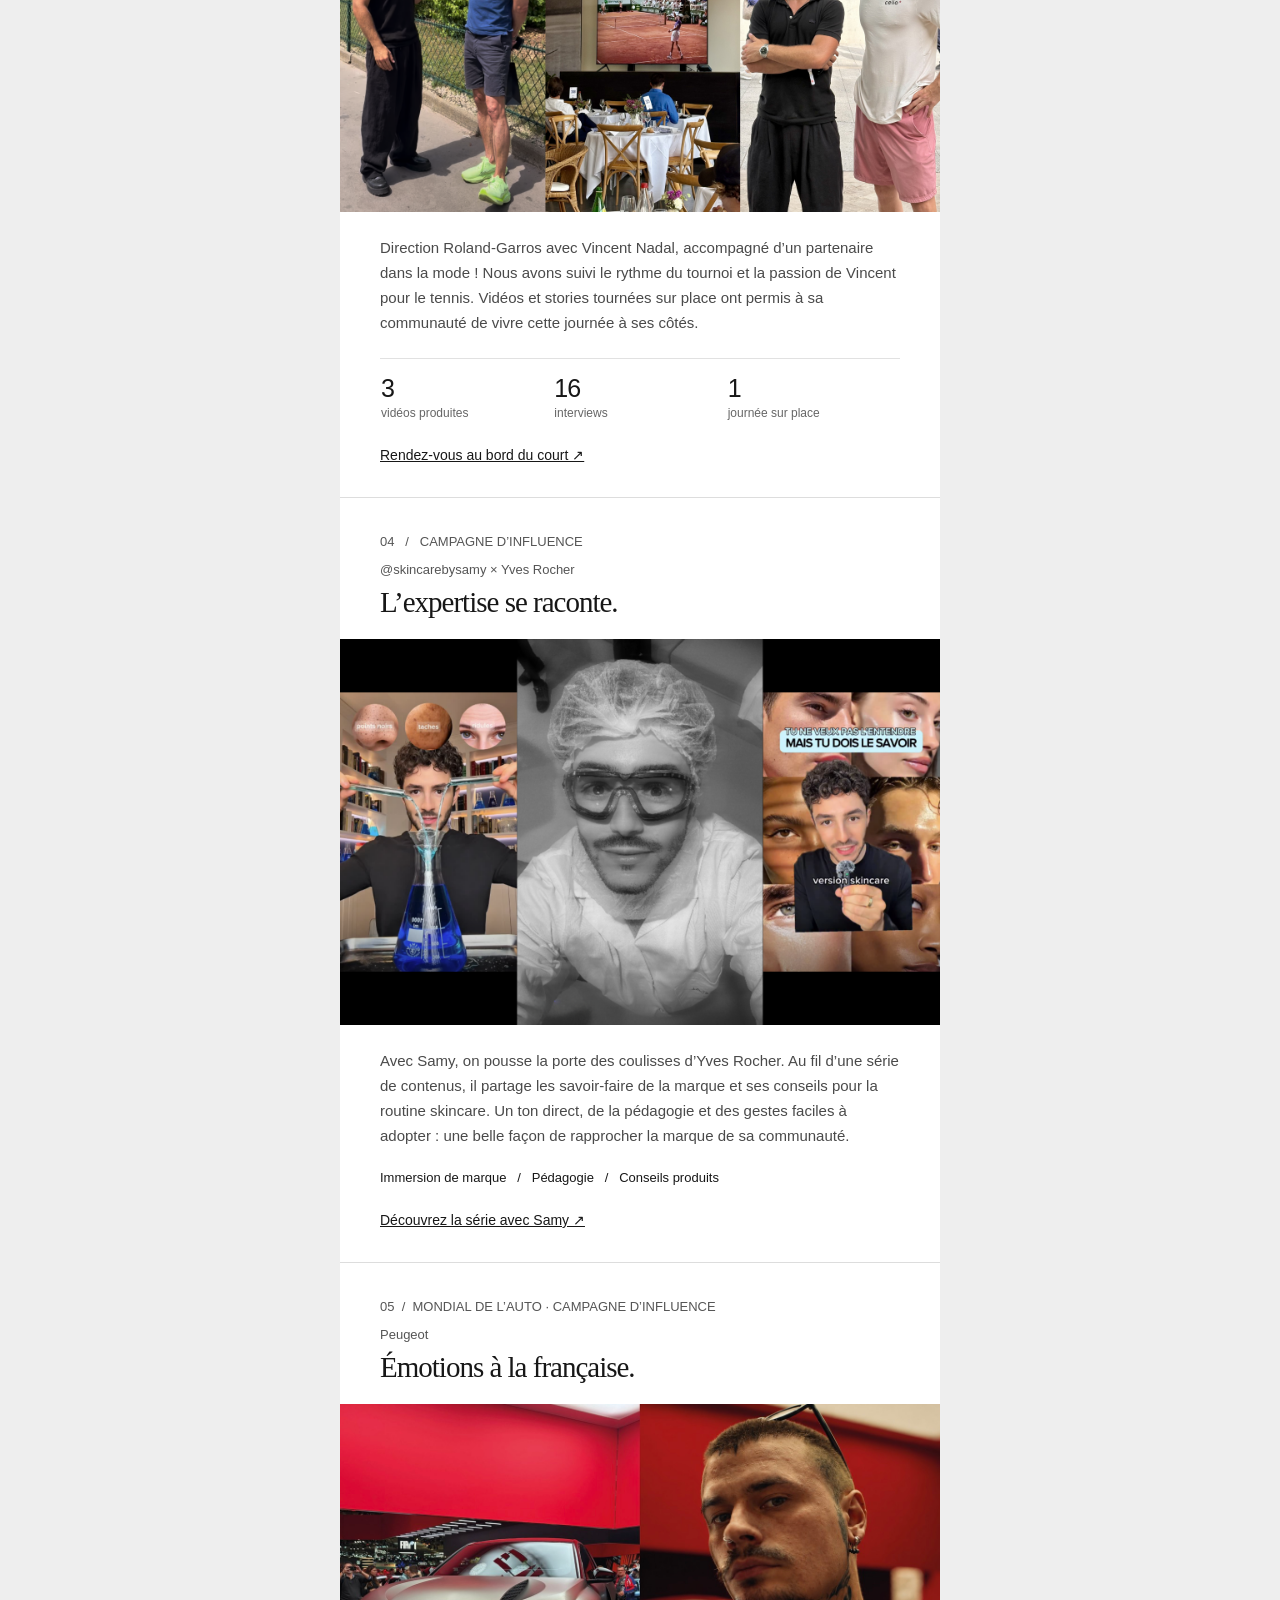
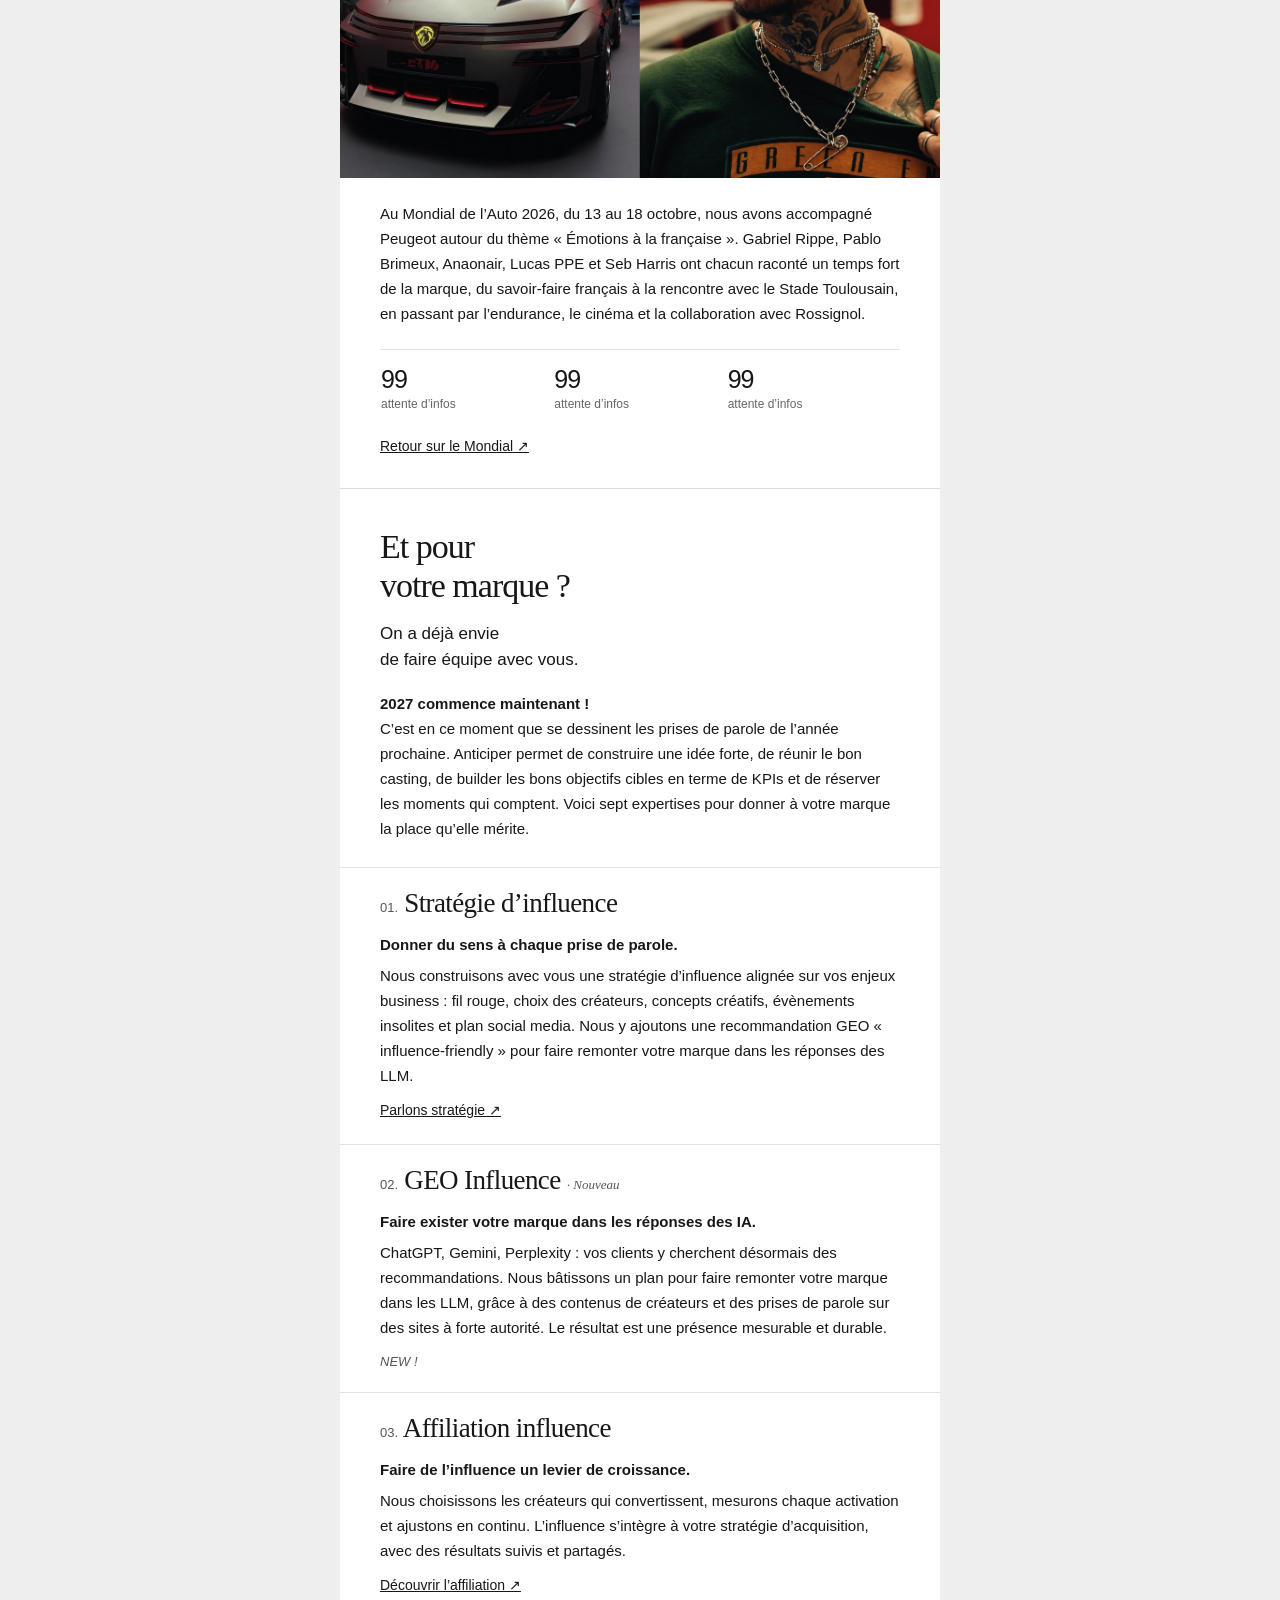
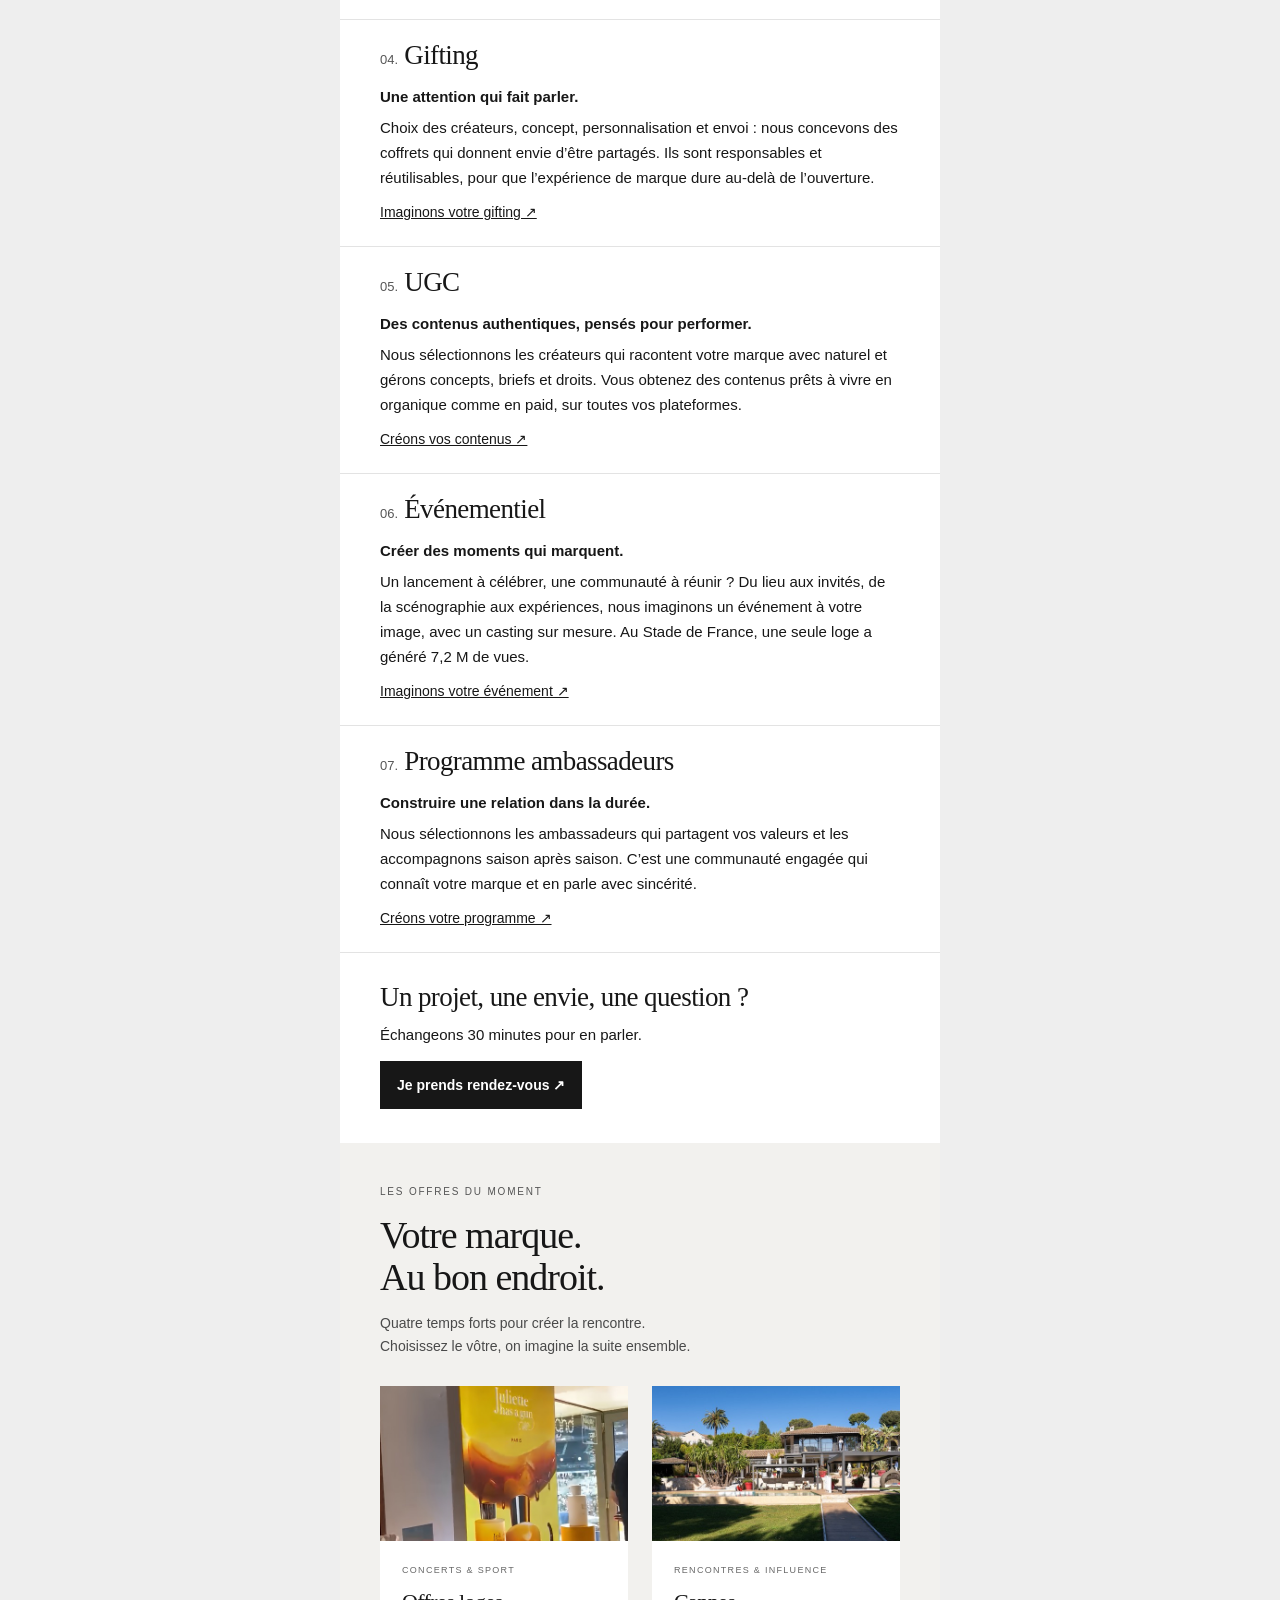
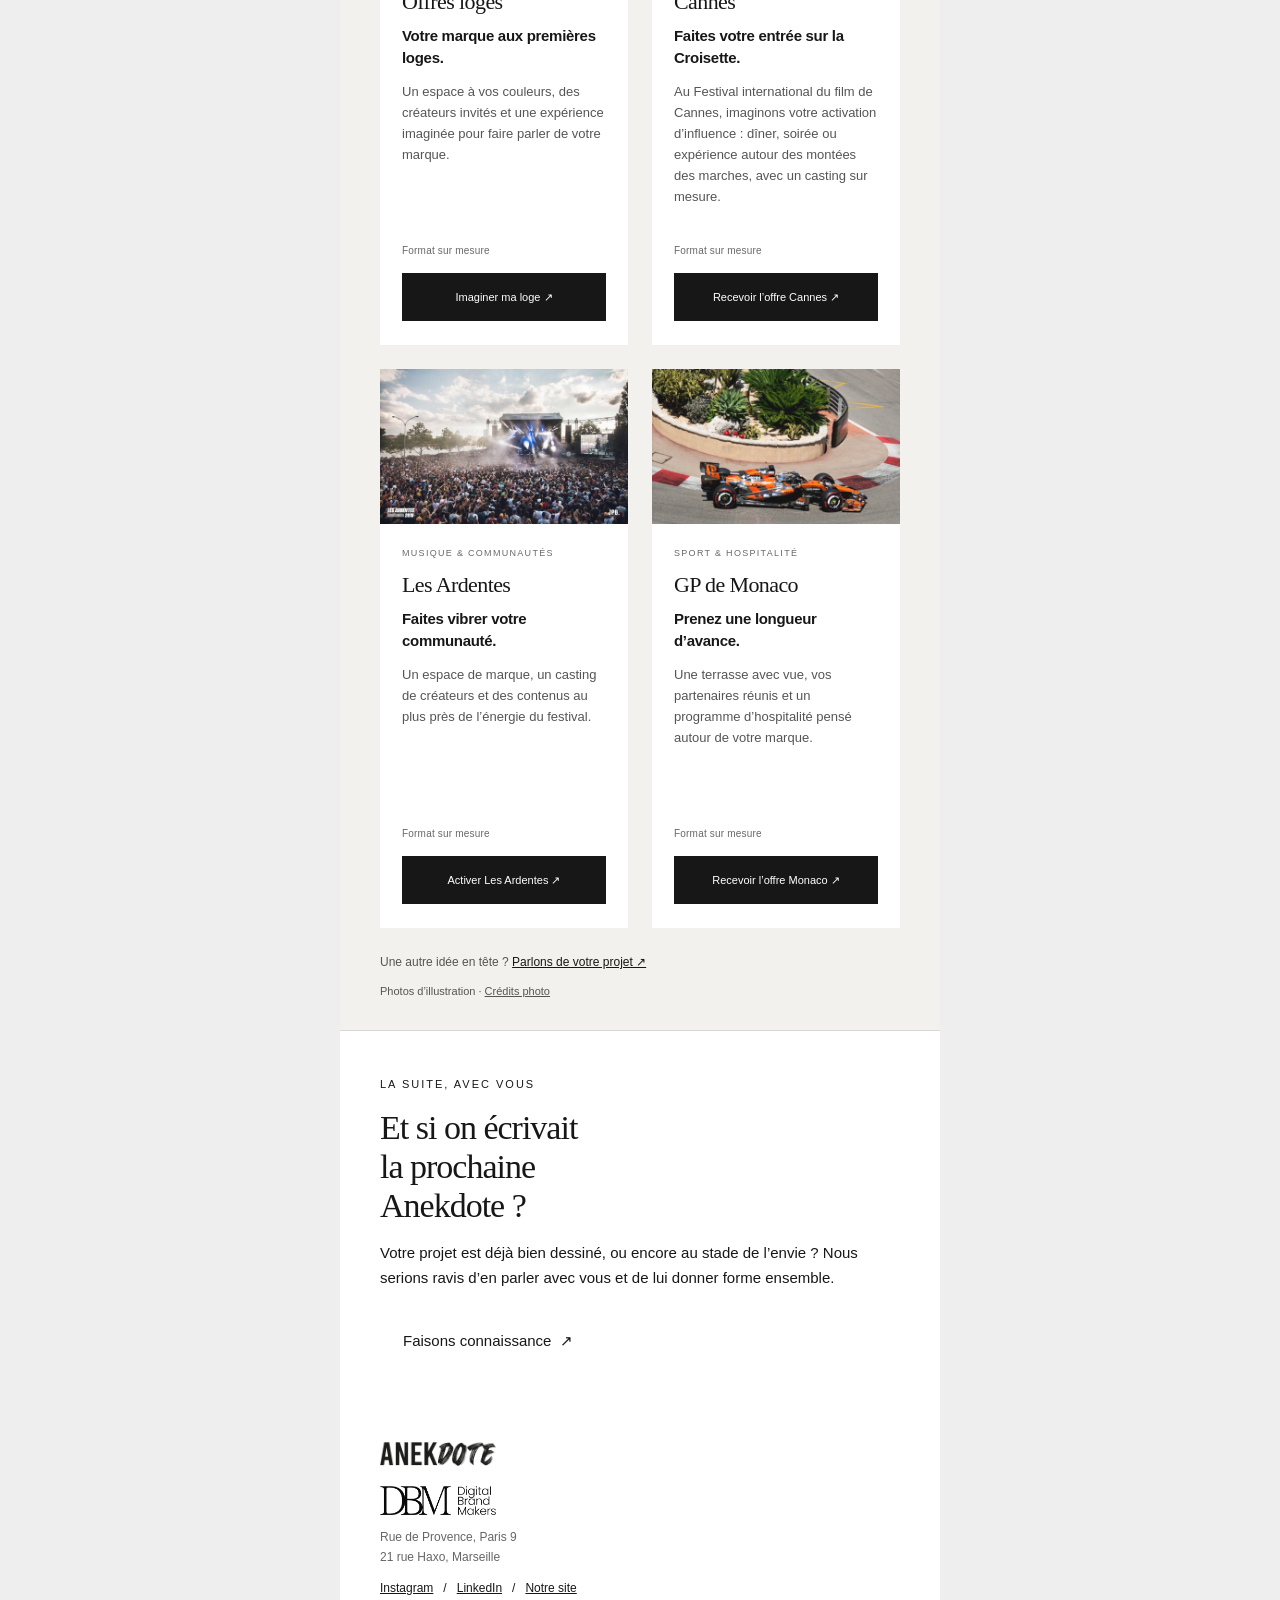
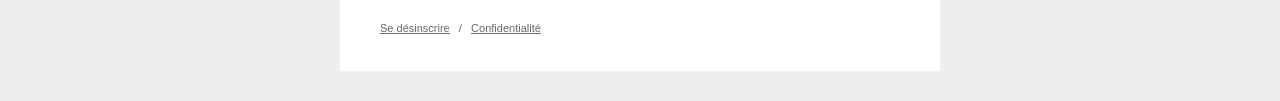
==== commit 7b7f0824: "Set newsletter width to 600 pixels" ====
--- a/newsletter.html
+++ b/newsletter.html
@@ -7,8 +7,8 @@
 <meta name="description" content="Maquette de newsletter Anekdote : loges, Cannes, Les Ardentes et GP de Monaco. Offres de démonstration illustrées par des photographies.">
 <style>
 a:focus-visible { outline: 2px solid #777; outline-offset: 4px; }
-@media only screen and (max-width: 640px) {
-  .email-wrap { width:100% !important; max-width:640px !important; }
+@media only screen and (max-width: 600px) {
+  .email-wrap { width:100% !important; max-width:600px !important; }
   .email-image { width:100% !important; height:auto !important; }
   .email-pad { padding-left:24px !important; padding-right:24px !important; }
   .email-fluid, .offer-grid { width:100% !important; max-width:100% !important; }
@@ -25,17 +25,17 @@
 </style>
 </head>
 <body style="margin:0;padding:0;background-color:#eeeeee;font-family:Arial,sans-serif">
-<table role="presentation" width="100%" cellpadding="0" cellspacing="0" bgcolor="#eeeeee" style="border-collapse:collapse;color:rgb(23,23,23);background-color:rgb(238,238,238)"><tbody><tr><td align="center" style="font-family:Montserrat,Arial,Helvetica,sans-serif"><table role="presentation" width="640" cellpadding="0" cellspacing="0" style="border-collapse:collapse;width:640px;max-width:640px" class="email-wrap"><tbody><tr><td align="center" style="padding:17px 16px;font-size:11px;line-height:18px;color:rgb(102,102,102)"><a href="https://raphaeldumaslevillain-commits.github.io/NEWSLETTER-ANEKDOTE/" style="color:rgb(102,102,102);text-decoration-line:underline">Voir cet email dans votre navigateur</a></td></tr></tbody></table><table role="presentation" width="640" cellpadding="0" cellspacing="0" bgcolor="#ffffff" style="border-collapse:collapse;width:640px;max-width:640px" class="email-wrap"><tbody><tr><td bgcolor="#ffffff" style="padding:30px 40px;border-bottom:1px solid rgb(216,216,216)" class="email-pad"><table role="presentation" width="100%" style="border-collapse:collapse"><tbody><tr><td><table role="presentation" class="brand-stack" cellpadding="0" cellspacing="0" style="border-collapse:collapse"><tbody>
+<table role="presentation" width="100%" cellpadding="0" cellspacing="0" bgcolor="#eeeeee" style="border-collapse:collapse;color:rgb(23,23,23);background-color:rgb(238,238,238)"><tbody><tr><td align="center" style="font-family:Montserrat,Arial,Helvetica,sans-serif"><table role="presentation" width="600" cellpadding="0" cellspacing="0" style="border-collapse:collapse;width:600px;max-width:600px" class="email-wrap"><tbody><tr><td align="center" style="padding:17px 16px;font-size:11px;line-height:18px;color:rgb(102,102,102)"><a href="https://raphaeldumaslevillain-commits.github.io/NEWSLETTER-ANEKDOTE/" style="color:rgb(102,102,102);text-decoration-line:underline">Voir cet email dans votre navigateur</a></td></tr></tbody></table><table role="presentation" width="600" cellpadding="0" cellspacing="0" bgcolor="#ffffff" style="border-collapse:collapse;width:600px;max-width:600px" class="email-wrap"><tbody><tr><td bgcolor="#ffffff" style="padding:30px 40px;border-bottom:1px solid rgb(216,216,216)" class="email-pad"><table role="presentation" width="100%" style="border-collapse:collapse"><tbody><tr><td><table role="presentation" class="brand-stack" cellpadding="0" cellspacing="0" style="border-collapse:collapse"><tbody>
 <tr><td style="padding:0 0 26px"><a href="https://www.anekdote.fr/" style="display:block;text-decoration:none" target="_blank"><img src="https://raphaeldumaslevillain-commits.github.io/NEWSLETTER-ANEKDOTE/assets/images/anekdote-logo.png?v=logos-20261105" width="150" height="31" alt="Anekdote" style="border:0;display:block;width:150px;height:auto"></a></td></tr>
 <tr><td style="padding:0 0 0px"><a href="https://digitalbrandmakers-group.com/" style="display:block;text-decoration:none" target="_blank"><img src="https://raphaeldumaslevillain-commits.github.io/NEWSLETTER-ANEKDOTE/assets/images/dbm-group-logo.png" width="150" height="37" alt="DBM Group – Digital Brand Makers" style="border:0;display:block;width:150px;height:auto"></a></td></tr>
-</tbody></table></td><td align="right" style="font-size:11px;letter-spacing:1.6px;line-height:18px">INFLUENCE<br>&amp; CRÉATION</td></tr></tbody></table></td></tr><!-- OFFERS-TEASER:BEGIN --><tr><td class="email-pad" bgcolor="#171717" style="padding:14px 40px;background-color:#171717"><table role="presentation" width="100%" cellpadding="0" cellspacing="0" style="width:100%;border-collapse:collapse"><tbody><tr><td style="font-size:10px;line-height:18px;letter-spacing:1.1px;color:#ffffff">EN CE MOMENT</td></tr></tbody></table></td></tr><!-- OFFERS-TEASER:END --><tr><td bgcolor="#4a4a4a" style="padding:0px;font-size:0px;line-height:0"><img src="https://raphaeldumaslevillain-commits.github.io/NEWSLETTER-ANEKDOTE/assets/images/equipe-anekdote.jpg" alt="Portrait de l’équipe Anekdote en noir et blanc" style="border:0px;outline:medium;display:block;width:640px;max-width:640px;height:auto" width="563" height="407" class="email-image"></td></tr><tr><td bgcolor="#171717" style="background-color:rgb(23,23,23);padding:42px 40px 44px;border-bottom:1px solid rgb(216,216,216)" class="email-pad"><p style="margin:0px;color:rgb(255,255,255);font-size:11px;line-height:18px;letter-spacing:2px">LA SÉLECTION DE L’ANNÉE</p><h1 style="margin:22px 0px 25px;color:rgb(255,255,255);font-size:44px;line-height:49px;letter-spacing:-1.5px;font-family:Georgia,&quot;Times New Roman&quot;,serif;font-weight:400">Des moments.<br>Des rencontres.<br><span style="font-family:inherit">De l’impact.</span></h1><p style="margin:0px;color:rgb(255,255,255);font-size:15px;line-height:25px;max-width:480px">Cette année, nous avons partagé de beaux moments avec les marques et les créateurs qui nous font confiance. Du Stade de France au Mondial de l’Auto, en passant par Cannes, Roland-Garros et les coulisses d’Yves Rocher, on vous emmène découvrir cinq projets qui nous tiennent à cœur.</p></td></tr><tr><td style="padding:27px 40px;border-bottom:1px solid rgb(216,216,216)" class="email-pad"><table role="presentation" width="100%" style="border-collapse:collapse"><tbody><tr><td style="font-size:12px;letter-spacing:1px">CES MOMENTS QU’ON AIME PARTAGER</td></tr></tbody></table></td></tr><tr><td style="padding:34px 40px 19px" class="email-pad"><p style="margin:0px;font-size:13px;line-height:20px;letter-spacing:0px;color:rgb(85,85,85)">01   /   LOGE · ÉVÉNEMENT</p><p style="margin:8px 0px 0px;font-size:13px;line-height:20px;letter-spacing:0px;color:rgb(85,85,85)">GHD × Juliette Has a Gun</p><h2 style="margin:5px 0px 0px;font-size:29px;line-height:35px;letter-spacing:-1px;font-family:Georgia,&quot;Times New Roman&quot;,serif;font-weight:400">La beauté entre en scène.</h2></td></tr><tr><td><a href="https://www.anekdote.fr/projets/concert-aya-nakamura-x-ghd-x-juliette-has-a-gun/" style="color:inherit" target="_blank"><img src="https://raphaeldumaslevillain-commits.github.io/NEWSLETTER-ANEKDOTE/assets/images/ghd-juliette-has-a-gun.png" alt="Une loge aux couleurs de GHD et Juliette Has a Gun" width="640" style="border:0px;outline:medium;display:block;width:640px;max-width:640px;height:auto;background:0% 0% repeat rgb(222,222,222);font-size:16px" class="email-image"></a></td></tr><tr><td style="padding:23px 40px 30px;border-bottom:1px solid rgb(221,221,221)" class="email-pad"><p style="margin:0px;font-size:15px;line-height:25px;color:rgb(74,74,74)">Avant de vibrer au concert d’Aya Nakamura, place à un moment beauté ! Au Stade de France, nous avons réuni GHD et Juliette Has a Gun dans une loge pensée pour les créateurs invités. Coiffure, découverte des parfums et attentions personnalisées&nbsp;: tout était réuni pour faire connaissance avec les deux marques.</p><table role="presentation" width="100%" style="border-collapse:collapse;margin-top:23px;margin-bottom:20px"><tbody><tr><td width="33.33%" valign="top" style="border-top:1px solid rgb(225,225,225);padding-top:13px"><p style="margin:0px;font-size:25px;line-height:32px;letter-spacing:-1px">13</p><p style="margin:0px;font-size:12px;line-height:18px;color:rgb(102,102,102)">créateurs</p></td><td width="33.33%" valign="top" style="border-top:1px solid rgb(225,225,225);padding-top:13px"><p style="margin:0px;font-size:25px;line-height:32px;letter-spacing:-1px">122</p><p style="margin:0px;font-size:12px;line-height:18px;color:rgb(102,102,102)">contenus</p></td><td width="33.33%" valign="top" style="border-top:1px solid rgb(225,225,225);padding-top:13px"><p style="margin:0px;font-size:25px;line-height:32px;letter-spacing:-1px">7,2 M</p><p style="margin:0px;font-size:12px;line-height:18px;color:rgb(102,102,102)">vues au total</p></td></tr></tbody></table><a href="https://www.anekdote.fr/projets/concert-aya-nakamura-x-ghd-x-juliette-has-a-gun/" style="color:rgb(23,23,23);font-size:14px;line-height:24px" target="_blank">Entrez dans la loge ↗</a></td></tr><tr><td style="padding:34px 40px 19px" class="email-pad"><p style="margin:0px;font-size:13px;line-height:20px;letter-spacing:0px;color:rgb(85,85,85)">02   /   FESTIVAL DE CANNES · ÉVÉNEMENT</p><p style="margin:8px 0px 0px;font-size:13px;line-height:20px;letter-spacing:0px;color:rgb(85,85,85)">Bpifrance – Big Média</p><h2 style="margin:5px 0px 0px;font-size:29px;line-height:35px;letter-spacing:-1px;font-family:Georgia,&quot;Times New Roman&quot;,serif;font-weight:400">Le culot passe à table.</h2></td></tr><tr><td><a href="https://www.anekdote.fr/projets/et-si-le-culot-sinvitait-au-festival-de-cannes/" style="color:inherit" target="_blank"><img src="https://raphaeldumaslevillain-commits.github.io/NEWSLETTER-ANEKDOTE/assets/images/big-media-cannes.png" alt="Le dîner Big Média au Festival de Cannes" width="640" style="border:0px;outline:medium;display:block;width:640px;max-width:640px;height:auto;background:0% 0% repeat rgb(222,222,222);font-size:16px" class="email-image"></a></td></tr><tr><td style="padding:23px 40px 30px;border-bottom:1px solid rgb(221,221,221)" class="email-pad"><p style="margin:0px;font-size:15px;line-height:25px;color:rgb(74,74,74)">Au Festival de Cannes, Bpifrance nous a confié un dîner pour Big Média autour de l’audace d’oser. Entrepreneurs, créateurs, journalistes, producteurs et talents du cinéma ont découvert à leur place une photo d’eux enfants et la phrase « Plus tard, je serai… ». Guidés par Marine Barnérias, ils ont raconté leurs rêves d’enfance, les risques qu’ils ont pris et les moments de culot qui ont changé leur parcours.</p><table role="presentation" width="100%" style="border-collapse:collapse;margin-top:23px;margin-bottom:20px"><tbody><tr><td width="33.33%" valign="top" style="border-top:1px solid rgb(225,225,225);padding-top:13px"><p style="margin:0px;font-size:25px;line-height:32px;letter-spacing:-1px">63</p><p style="margin:0px;font-size:12px;line-height:18px;color:rgb(102,102,102)">contenus</p></td><td width="33.33%" valign="top" style="border-top:1px solid rgb(225,225,225);padding-top:13px"><p style="margin:0px;font-size:25px;line-height:32px;letter-spacing:-1px">1,92 M</p><p style="margin:0px;font-size:12px;line-height:18px;color:rgb(102,102,102)">de reach</p></td><td width="33.33%" valign="top" style="border-top:1px solid rgb(225,225,225);padding-top:13px"><p style="margin:0px;font-size:25px;line-height:32px;letter-spacing:-1px">2,24 M</p><p style="margin:0px;font-size:12px;line-height:18px;color:rgb(102,102,102)">impressions</p></td></tr></tbody></table><a href="https://www.anekdote.fr/projets/et-si-le-culot-sinvitait-au-festival-de-cannes/" style="color:rgb(23,23,23);font-size:14px;line-height:24px" target="_blank">Revivez le dîner ↗</a></td></tr><tr><td style="padding:34px 40px 19px" class="email-pad"><p style="margin:0px;font-size:13px;line-height:20px;letter-spacing:0px;color:rgb(85,85,85)">03   /   BRAND CONTENT</p><p style="margin:8px 0px 0px;font-size:13px;line-height:20px;letter-spacing:0px;color:rgb(85,85,85)">Vincent Nadal × Roland-Garros</p><h2 style="margin:5px 0px 0px;font-size:29px;line-height:35px;letter-spacing:-1px;font-family:Georgia,&quot;Times New Roman&quot;,serif;font-weight:400">Au plus près du jeu.</h2></td></tr><tr><td><a href="https://www.anekdote.fr/projets/__trashed/" style="color:inherit" target="_blank"><img src="https://raphaeldumaslevillain-commits.github.io/NEWSLETTER-ANEKDOTE/assets/images/vincent-nadal-roland-garros.png" alt="Vincent Nadal à Roland-Garros" width="640" style="border:0px;outline:medium;display:block;width:640px;max-width:640px;height:auto;background:0% 0% repeat rgb(222,222,222);font-size:16px" class="email-image"></a></td></tr><tr><td style="padding:23px 40px 30px;border-bottom:1px solid rgb(221,221,221)" class="email-pad"><p style="margin:0px;font-size:15px;line-height:25px;color:rgb(74,74,74)">Direction Roland-Garros avec Vincent Nadal, accompagné d’un partenaire dans la mode ! Nous avons suivi le rythme du tournoi et la passion de Vincent pour le tennis. Vidéos et stories tournées sur place ont permis à sa communauté de vivre cette journée à ses côtés.</p><table role="presentation" width="100%" style="border-collapse:collapse;margin-top:23px;margin-bottom:20px"><tbody><tr><td width="33.33%" valign="top" style="border-top:1px solid rgb(225,225,225);padding-top:13px"><p style="margin:0px;font-size:25px;line-height:32px;letter-spacing:-1px">3</p><p style="margin:0px;font-size:12px;line-height:18px;color:rgb(102,102,102)">vidéos produites</p></td><td width="33.33%" valign="top" style="border-top:1px solid rgb(225,225,225);padding-top:13px"><p style="margin:0px;font-size:25px;line-height:32px;letter-spacing:-1px">16</p><p style="margin:0px;font-size:12px;line-height:18px;color:rgb(102,102,102)">interviews</p></td><td width="33.33%" valign="top" style="border-top:1px solid rgb(225,225,225);padding-top:13px"><p style="margin:0px;font-size:25px;line-height:32px;letter-spacing:-1px">1</p><p style="margin:0px;font-size:12px;line-height:18px;color:rgb(102,102,102)">journée sur place</p></td></tr></tbody></table><a href="https://www.anekdote.fr/projets/__trashed/" style="color:rgb(23,23,23);font-size:14px;line-height:24px" target="_blank">Rendez-vous au bord du court ↗</a></td></tr><tr><td style="padding:34px 40px 19px" class="email-pad"><p style="margin:0px;font-size:13px;line-height:20px;letter-spacing:0px;color:rgb(85,85,85)">04   /   CAMPAGNE D’INFLUENCE</p><p style="margin:8px 0px 0px;font-size:13px;line-height:20px;letter-spacing:0px;color:rgb(85,85,85)">@skincarebysamy × Yves Rocher</p><h2 style="margin:5px 0px 0px;font-size:29px;line-height:35px;letter-spacing:-1px;font-family:Georgia,&quot;Times New Roman&quot;,serif;font-weight:400">L’expertise se raconte.</h2></td></tr><tr><td><a href="https://www.anekdote.fr/projets/skincarebysamy-x-yves-rocher/" style="color:inherit" target="_blank"><img src="https://raphaeldumaslevillain-commits.github.io/NEWSLETTER-ANEKDOTE/assets/images/skincarebysamy-yves-rocher.png" alt="Samy explore l’univers Yves Rocher" width="640" style="border:0px;outline:medium;display:block;width:640px;max-width:640px;height:auto;background:0% 0% repeat rgb(222,222,222);font-size:16px" class="email-image"></a></td></tr><tr><td style="padding:23px 40px 30px;border-bottom:1px solid rgb(221,221,221)" class="email-pad"><p style="margin:0px;font-size:15px;line-height:25px;color:rgb(74,74,74)">Avec Samy, on pousse la porte des coulisses d’Yves Rocher. Au fil d’une série de contenus, il partage les savoir-faire de la marque et ses conseils pour la routine skincare. Un ton direct, de la pédagogie et des gestes faciles à adopter : une belle façon de rapprocher la marque de sa communauté.</p><p style="margin:20px 0px;font-size:13px;line-height:20px">Immersion de marque   /   Pédagogie   /   Conseils produits</p><a href="https://www.anekdote.fr/projets/skincarebysamy-x-yves-rocher/" style="color:rgb(23,23,23);font-size:14px;line-height:24px" target="_blank">Découvrez la série avec Samy ↗</a></td></tr>
+</tbody></table></td><td align="right" style="font-size:11px;letter-spacing:1.6px;line-height:18px">INFLUENCE<br>&amp; CRÉATION</td></tr></tbody></table></td></tr><!-- OFFERS-TEASER:BEGIN --><tr><td class="email-pad" bgcolor="#171717" style="padding:14px 40px;background-color:#171717"><table role="presentation" width="100%" cellpadding="0" cellspacing="0" style="width:100%;border-collapse:collapse"><tbody><tr><td style="font-size:10px;line-height:18px;letter-spacing:1.1px;color:#ffffff">EN CE MOMENT</td></tr></tbody></table></td></tr><!-- OFFERS-TEASER:END --><tr><td bgcolor="#4a4a4a" style="padding:0px;font-size:0px;line-height:0"><img src="https://raphaeldumaslevillain-commits.github.io/NEWSLETTER-ANEKDOTE/assets/images/equipe-anekdote.jpg" alt="Portrait de l’équipe Anekdote en noir et blanc" style="border:0px;outline:medium;display:block;width:600px;max-width:600px;height:auto" width="600" height="434" class="email-image"></td></tr><tr><td bgcolor="#171717" style="background-color:rgb(23,23,23);padding:42px 40px 44px;border-bottom:1px solid rgb(216,216,216)" class="email-pad"><p style="margin:0px;color:rgb(255,255,255);font-size:11px;line-height:18px;letter-spacing:2px">LA SÉLECTION DE L’ANNÉE</p><h1 style="margin:22px 0px 25px;color:rgb(255,255,255);font-size:44px;line-height:49px;letter-spacing:-1.5px;font-family:Georgia,&quot;Times New Roman&quot;,serif;font-weight:400">Des moments.<br>Des rencontres.<br><span style="font-family:inherit">De l’impact.</span></h1><p style="margin:0px;color:rgb(255,255,255);font-size:15px;line-height:25px;max-width:480px">Cette année, nous avons partagé de beaux moments avec les marques et les créateurs qui nous font confiance. Du Stade de France au Mondial de l’Auto, en passant par Cannes, Roland-Garros et les coulisses d’Yves Rocher, on vous emmène découvrir cinq projets qui nous tiennent à cœur.</p></td></tr><tr><td style="padding:27px 40px;border-bottom:1px solid rgb(216,216,216)" class="email-pad"><table role="presentation" width="100%" style="border-collapse:collapse"><tbody><tr><td style="font-size:12px;letter-spacing:1px">CES MOMENTS QU’ON AIME PARTAGER</td></tr></tbody></table></td></tr><tr><td style="padding:34px 40px 19px" class="email-pad"><p style="margin:0px;font-size:13px;line-height:20px;letter-spacing:0px;color:rgb(85,85,85)">01   /   LOGE · ÉVÉNEMENT</p><p style="margin:8px 0px 0px;font-size:13px;line-height:20px;letter-spacing:0px;color:rgb(85,85,85)">GHD × Juliette Has a Gun</p><h2 style="margin:5px 0px 0px;font-size:29px;line-height:35px;letter-spacing:-1px;font-family:Georgia,&quot;Times New Roman&quot;,serif;font-weight:400">La beauté entre en scène.</h2></td></tr><tr><td><a href="https://www.anekdote.fr/projets/concert-aya-nakamura-x-ghd-x-juliette-has-a-gun/" style="color:inherit" target="_blank"><img src="https://raphaeldumaslevillain-commits.github.io/NEWSLETTER-ANEKDOTE/assets/images/ghd-juliette-has-a-gun.png" alt="Une loge aux couleurs de GHD et Juliette Has a Gun" width="600" style="border:0px;outline:medium;display:block;width:600px;max-width:600px;height:auto;background:0% 0% repeat rgb(222,222,222);font-size:16px" class="email-image"></a></td></tr><tr><td style="padding:23px 40px 30px;border-bottom:1px solid rgb(221,221,221)" class="email-pad"><p style="margin:0px;font-size:15px;line-height:25px;color:rgb(74,74,74)">Avant de vibrer au concert d’Aya Nakamura, place à un moment beauté ! Au Stade de France, nous avons réuni GHD et Juliette Has a Gun dans une loge pensée pour les créateurs invités. Coiffure, découverte des parfums et attentions personnalisées&nbsp;: tout était réuni pour faire connaissance avec les deux marques.</p><table role="presentation" width="100%" style="border-collapse:collapse;margin-top:23px;margin-bottom:20px"><tbody><tr><td width="33.33%" valign="top" style="border-top:1px solid rgb(225,225,225);padding-top:13px"><p style="margin:0px;font-size:25px;line-height:32px;letter-spacing:-1px">13</p><p style="margin:0px;font-size:12px;line-height:18px;color:rgb(102,102,102)">créateurs</p></td><td width="33.33%" valign="top" style="border-top:1px solid rgb(225,225,225);padding-top:13px"><p style="margin:0px;font-size:25px;line-height:32px;letter-spacing:-1px">122</p><p style="margin:0px;font-size:12px;line-height:18px;color:rgb(102,102,102)">contenus</p></td><td width="33.33%" valign="top" style="border-top:1px solid rgb(225,225,225);padding-top:13px"><p style="margin:0px;font-size:25px;line-height:32px;letter-spacing:-1px">7,2 M</p><p style="margin:0px;font-size:12px;line-height:18px;color:rgb(102,102,102)">vues au total</p></td></tr></tbody></table><a href="https://www.anekdote.fr/projets/concert-aya-nakamura-x-ghd-x-juliette-has-a-gun/" style="color:rgb(23,23,23);font-size:14px;line-height:24px" target="_blank">Entrez dans la loge ↗</a></td></tr><tr><td style="padding:34px 40px 19px" class="email-pad"><p style="margin:0px;font-size:13px;line-height:20px;letter-spacing:0px;color:rgb(85,85,85)">02   /   FESTIVAL DE CANNES · ÉVÉNEMENT</p><p style="margin:8px 0px 0px;font-size:13px;line-height:20px;letter-spacing:0px;color:rgb(85,85,85)">Bpifrance – Big Média</p><h2 style="margin:5px 0px 0px;font-size:29px;line-height:35px;letter-spacing:-1px;font-family:Georgia,&quot;Times New Roman&quot;,serif;font-weight:400">Le culot passe à table.</h2></td></tr><tr><td><a href="https://www.anekdote.fr/projets/et-si-le-culot-sinvitait-au-festival-de-cannes/" style="color:inherit" target="_blank"><img src="https://raphaeldumaslevillain-commits.github.io/NEWSLETTER-ANEKDOTE/assets/images/big-media-cannes.png" alt="Le dîner Big Média au Festival de Cannes" width="600" style="border:0px;outline:medium;display:block;width:600px;max-width:600px;height:auto;background:0% 0% repeat rgb(222,222,222);font-size:16px" class="email-image"></a></td></tr><tr><td style="padding:23px 40px 30px;border-bottom:1px solid rgb(221,221,221)" class="email-pad"><p style="margin:0px;font-size:15px;line-height:25px;color:rgb(74,74,74)">Au Festival de Cannes, Bpifrance nous a confié un dîner pour Big Média autour de l’audace d’oser. Entrepreneurs, créateurs, journalistes, producteurs et talents du cinéma ont découvert à leur place une photo d’eux enfants et la phrase « Plus tard, je serai… ». Guidés par Marine Barnérias, ils ont raconté leurs rêves d’enfance, les risques qu’ils ont pris et les moments de culot qui ont changé leur parcours.</p><table role="presentation" width="100%" style="border-collapse:collapse;margin-top:23px;margin-bottom:20px"><tbody><tr><td width="33.33%" valign="top" style="border-top:1px solid rgb(225,225,225);padding-top:13px"><p style="margin:0px;font-size:25px;line-height:32px;letter-spacing:-1px">63</p><p style="margin:0px;font-size:12px;line-height:18px;color:rgb(102,102,102)">contenus</p></td><td width="33.33%" valign="top" style="border-top:1px solid rgb(225,225,225);padding-top:13px"><p style="margin:0px;font-size:25px;line-height:32px;letter-spacing:-1px">1,92 M</p><p style="margin:0px;font-size:12px;line-height:18px;color:rgb(102,102,102)">de reach</p></td><td width="33.33%" valign="top" style="border-top:1px solid rgb(225,225,225);padding-top:13px"><p style="margin:0px;font-size:25px;line-height:32px;letter-spacing:-1px">2,24 M</p><p style="margin:0px;font-size:12px;line-height:18px;color:rgb(102,102,102)">impressions</p></td></tr></tbody></table><a href="https://www.anekdote.fr/projets/et-si-le-culot-sinvitait-au-festival-de-cannes/" style="color:rgb(23,23,23);font-size:14px;line-height:24px" target="_blank">Revivez le dîner ↗</a></td></tr><tr><td style="padding:34px 40px 19px" class="email-pad"><p style="margin:0px;font-size:13px;line-height:20px;letter-spacing:0px;color:rgb(85,85,85)">03   /   BRAND CONTENT</p><p style="margin:8px 0px 0px;font-size:13px;line-height:20px;letter-spacing:0px;color:rgb(85,85,85)">Vincent Nadal × Roland-Garros</p><h2 style="margin:5px 0px 0px;font-size:29px;line-height:35px;letter-spacing:-1px;font-family:Georgia,&quot;Times New Roman&quot;,serif;font-weight:400">Au plus près du jeu.</h2></td></tr><tr><td><a href="https://www.anekdote.fr/projets/__trashed/" style="color:inherit" target="_blank"><img src="https://raphaeldumaslevillain-commits.github.io/NEWSLETTER-ANEKDOTE/assets/images/vincent-nadal-roland-garros.png" alt="Vincent Nadal à Roland-Garros" width="600" style="border:0px;outline:medium;display:block;width:600px;max-width:600px;height:auto;background:0% 0% repeat rgb(222,222,222);font-size:16px" class="email-image"></a></td></tr><tr><td style="padding:23px 40px 30px;border-bottom:1px solid rgb(221,221,221)" class="email-pad"><p style="margin:0px;font-size:15px;line-height:25px;color:rgb(74,74,74)">Direction Roland-Garros avec Vincent Nadal, accompagné d’un partenaire dans la mode ! Nous avons suivi le rythme du tournoi et la passion de Vincent pour le tennis. Vidéos et stories tournées sur place ont permis à sa communauté de vivre cette journée à ses côtés.</p><table role="presentation" width="100%" style="border-collapse:collapse;margin-top:23px;margin-bottom:20px"><tbody><tr><td width="33.33%" valign="top" style="border-top:1px solid rgb(225,225,225);padding-top:13px"><p style="margin:0px;font-size:25px;line-height:32px;letter-spacing:-1px">3</p><p style="margin:0px;font-size:12px;line-height:18px;color:rgb(102,102,102)">vidéos produites</p></td><td width="33.33%" valign="top" style="border-top:1px solid rgb(225,225,225);padding-top:13px"><p style="margin:0px;font-size:25px;line-height:32px;letter-spacing:-1px">16</p><p style="margin:0px;font-size:12px;line-height:18px;color:rgb(102,102,102)">interviews</p></td><td width="33.33%" valign="top" style="border-top:1px solid rgb(225,225,225);padding-top:13px"><p style="margin:0px;font-size:25px;line-height:32px;letter-spacing:-1px">1</p><p style="margin:0px;font-size:12px;line-height:18px;color:rgb(102,102,102)">journée sur place</p></td></tr></tbody></table><a href="https://www.anekdote.fr/projets/__trashed/" style="color:rgb(23,23,23);font-size:14px;line-height:24px" target="_blank">Rendez-vous au bord du court ↗</a></td></tr><tr><td style="padding:34px 40px 19px" class="email-pad"><p style="margin:0px;font-size:13px;line-height:20px;letter-spacing:0px;color:rgb(85,85,85)">04   /   CAMPAGNE D’INFLUENCE</p><p style="margin:8px 0px 0px;font-size:13px;line-height:20px;letter-spacing:0px;color:rgb(85,85,85)">@skincarebysamy × Yves Rocher</p><h2 style="margin:5px 0px 0px;font-size:29px;line-height:35px;letter-spacing:-1px;font-family:Georgia,&quot;Times New Roman&quot;,serif;font-weight:400">L’expertise se raconte.</h2></td></tr><tr><td><a href="https://www.anekdote.fr/projets/skincarebysamy-x-yves-rocher/" style="color:inherit" target="_blank"><img src="https://raphaeldumaslevillain-commits.github.io/NEWSLETTER-ANEKDOTE/assets/images/skincarebysamy-yves-rocher.png" alt="Samy explore l’univers Yves Rocher" width="600" style="border:0px;outline:medium;display:block;width:600px;max-width:600px;height:auto;background:0% 0% repeat rgb(222,222,222);font-size:16px" class="email-image"></a></td></tr><tr><td style="padding:23px 40px 30px;border-bottom:1px solid rgb(221,221,221)" class="email-pad"><p style="margin:0px;font-size:15px;line-height:25px;color:rgb(74,74,74)">Avec Samy, on pousse la porte des coulisses d’Yves Rocher. Au fil d’une série de contenus, il partage les savoir-faire de la marque et ses conseils pour la routine skincare. Un ton direct, de la pédagogie et des gestes faciles à adopter : une belle façon de rapprocher la marque de sa communauté.</p><p style="margin:20px 0px;font-size:13px;line-height:20px">Immersion de marque   /   Pédagogie   /   Conseils produits</p><a href="https://www.anekdote.fr/projets/skincarebysamy-x-yves-rocher/" style="color:rgb(23,23,23);font-size:14px;line-height:24px" target="_blank">Découvrez la série avec Samy ↗</a></td></tr>
 <tr><td style="padding:34px 40px 19px" class="email-pad">
 <p style="margin:0px;font-size:13px;line-height:20px;letter-spacing:0px;color:rgb(85,85,85)">05&nbsp; / &nbsp;MONDIAL DE L’AUTO · CAMPAGNE D’INFLUENCE</p>
 <p style="margin:8px 0px 0px;font-size:13px;line-height:20px;letter-spacing:0px;color:rgb(85,85,85)">Peugeot</p>
 <h2 style="margin:5px 0px 0px;font-size:29px;line-height:35px;letter-spacing:-1px;font-family:Georgia,&quot;Times New Roman&quot;,serif;font-weight:400">Émotions à la française.</h2>
 </td></tr>
 <tr><td>
-<img src="https://raphaeldumaslevillain-commits.github.io/NEWSLETTER-ANEKDOTE/assets/images/peugeot-mondial-auto-2026.jpg?v=diptyque-20261105" alt="Diptyque au Mondial de l’Auto 2026, avec une Peugeot et un portrait" width="640" height="399" style="border:0px;display:block;width:640px;max-width:640px;height:auto" class="email-image">
+<img src="https://raphaeldumaslevillain-commits.github.io/NEWSLETTER-ANEKDOTE/assets/images/peugeot-mondial-auto-2026.jpg?v=diptyque-20261105" alt="Diptyque au Mondial de l’Auto 2026, avec une Peugeot et un portrait" width="600" height="374" style="border:0px;display:block;width:600px;max-width:600px;height:auto" class="email-image">
 </td></tr>
 <tr><td style="padding:23px 40px 30px;border-bottom:1px solid rgb(221,221,221)" class="email-pad">
 <p style="margin:0px;font-size:15px;line-height:25px">Au Mondial de l’Auto 2026, du 13 au 18 octobre, nous avons accompagné Peugeot autour du thème «&nbsp;Émotions à la française&nbsp;». Gabriel Rippe, Pablo Brimeux, Anaonair, Lucas PPE et Seb Harris ont chacun raconté un temps fort de la marque, du savoir-faire français à la rencontre avec le Stade Toulousain, en passant par l’endurance, le cinéma et la collaboration avec Rossignol.</p>
@@ -101,23 +101,23 @@
 <p style="margin:0 0 14px;font-size:10px;line-height:17px;letter-spacing:1.8px;color:#555555">LES OFFRES DU MOMENT</p>
 <h2 class="offers-title" style="margin:0 0 14px;font-family:Georgia,'Times New Roman',serif;font-size:38px;line-height:42px;font-weight:400;letter-spacing:-1px">Votre marque.<br>Au bon endroit.</h2>
 <p style="margin:0 0 28px;font-size:14px;line-height:23px;color:#4a4a4a">Quatre temps forts pour créer la rencontre.<br>Choisissez le vôtre, on imagine la suite ensemble.</p>
-<table role="presentation" class="offer-grid" width="560" cellpadding="0" cellspacing="0" style="width:560px;border-collapse:collapse;table-layout:fixed"><tbody><tr><td class="offer-column" width="268" valign="top" style="width:268px;vertical-align:top;padding:0 0 24px"><table role="presentation" class="offer-card" width="268" cellpadding="0" cellspacing="0" style="width:268px;border-collapse:collapse;table-layout:fixed;background-color:#ffffff">
-<tbody><tr><td style="padding:0;font-size:0;line-height:0"><a href="https://www.anekdote.fr/contact/?utm_source=newsletter&amp;utm_medium=email&amp;utm_campaign=offres-du-moment-demo&amp;utm_content=loges" target="_blank" style="color:#171717;text-decoration:none"><img src="https://raphaeldumaslevillain-commits.github.io/NEWSLETTER-ANEKDOTE/assets/offers/offre-loges.jpg?v=selection-20261105" width="268" height="168" alt="Le corner Juliette Has a Gun dans la loge du concert d’Aya Nakamura" class="offer-image" style="display:block;border:0;width:268px;height:168px;max-width:100%;object-fit:cover"></a></td></tr>
+<table role="presentation" class="offer-grid" width="520" cellpadding="0" cellspacing="0" style="width:520px;border-collapse:collapse;table-layout:fixed"><tbody><tr><td class="offer-column" width="248" valign="top" style="width:248px;vertical-align:top;padding:0 0 24px"><table role="presentation" class="offer-card" width="248" cellpadding="0" cellspacing="0" style="width:248px;border-collapse:collapse;table-layout:fixed;background-color:#ffffff">
+<tbody><tr><td style="padding:0;font-size:0;line-height:0"><a href="https://www.anekdote.fr/contact/?utm_source=newsletter&amp;utm_medium=email&amp;utm_campaign=offres-du-moment-demo&amp;utm_content=loges" target="_blank" style="color:#171717;text-decoration:none"><img src="https://raphaeldumaslevillain-commits.github.io/NEWSLETTER-ANEKDOTE/assets/offers/offre-loges.jpg?v=selection-20261105" width="248" height="155" alt="Le corner Juliette Has a Gun dans la loge du concert d’Aya Nakamura" class="offer-image" style="display:block;border:0;width:248px;height:155px;max-width:100%;object-fit:cover"></a></td></tr>
 <tr><td class="offer-copy" style="padding:22px 22px 0"><p style="margin:0 0 10px;font-size:9px;line-height:15px;letter-spacing:1.3px;color:#686868">CONCERTS &amp; SPORT</p><h3 style="margin:0 0 9px;font-size:22px;line-height:28px;letter-spacing:-0.6px;font-weight:400;font-family:Georgia,'Times New Roman',serif">Offres loges</h3><p class="offer-headline" style="margin:0;font-size:15px;line-height:22px;min-height:44px;font-weight:600;letter-spacing:-0.3px">Votre marque aux premières loges.</p></td></tr>
 <tr><td class="offer-description" height="147" valign="top" style="height:147px;padding:12px 22px 0;vertical-align:top"><p style="margin:0;font-size:13px;line-height:21px;color:#555555">Un espace à vos couleurs, des créateurs invités et une expérience imaginée pour faire parler de votre marque.</p></td></tr>
 <tr><td class="offer-copy" style="padding:15px 22px 14px"><p style="margin:0;font-size:10px;line-height:16px;letter-spacing:0.2px;color:#686868">Format sur mesure</p></td></tr>
-<tr><td class="offer-button-pad" style="padding:0 22px 24px"><table role="presentation" width="100%" cellpadding="0" cellspacing="0" style="border-collapse:collapse;width:100%"><tbody><tr><td align="center" bgcolor="#171717" height="48" style="height:48px;background-color:#171717"><a class="offer-cta" href="https://www.anekdote.fr/contact/?utm_source=newsletter&amp;utm_medium=email&amp;utm_campaign=offres-du-moment-demo&amp;utm_content=loges" target="_blank" style="display:block;padding:15px 8px;color:#ffffff;background-color:#171717;text-decoration:none;text-align:center;font-size:11px;line-height:18px;font-weight:500">Imaginer ma loge <span aria-hidden="true">↗</span></a></td></tr></tbody></table></td></tr></tbody></table></td><td class="offer-gap" width="24" style="width:24px;font-size:0;line-height:0">&nbsp;</td><td class="offer-column" width="268" valign="top" style="width:268px;vertical-align:top;padding:0 0 24px"><table role="presentation" class="offer-card" width="268" cellpadding="0" cellspacing="0" style="width:268px;border-collapse:collapse;table-layout:fixed;background-color:#ffffff">
-<tbody><tr><td style="padding:0;font-size:0;line-height:0"><a href="mailto:Christelle.egron@dbmgroup.fr?subject=Offre%20Cannes" style="color:#171717;text-decoration:none"><img src="https://raphaeldumaslevillain-commits.github.io/NEWSLETTER-ANEKDOTE/assets/offers/offre-cannes.jpg?v=selection-20261105" width="268" height="168" alt="La villa DBM à Cannes, vue depuis le jardin" class="offer-image" style="display:block;border:0;width:268px;height:168px;max-width:100%;object-fit:cover"></a></td></tr>
+<tr><td class="offer-button-pad" style="padding:0 22px 24px"><table role="presentation" width="100%" cellpadding="0" cellspacing="0" style="border-collapse:collapse;width:100%"><tbody><tr><td align="center" bgcolor="#171717" height="48" style="height:48px;background-color:#171717"><a class="offer-cta" href="https://www.anekdote.fr/contact/?utm_source=newsletter&amp;utm_medium=email&amp;utm_campaign=offres-du-moment-demo&amp;utm_content=loges" target="_blank" style="display:block;padding:15px 8px;color:#ffffff;background-color:#171717;text-decoration:none;text-align:center;font-size:11px;line-height:18px;font-weight:500">Imaginer ma loge <span aria-hidden="true">↗</span></a></td></tr></tbody></table></td></tr></tbody></table></td><td class="offer-gap" width="24" style="width:24px;font-size:0;line-height:0">&nbsp;</td><td class="offer-column" width="248" valign="top" style="width:248px;vertical-align:top;padding:0 0 24px"><table role="presentation" class="offer-card" width="248" cellpadding="0" cellspacing="0" style="width:248px;border-collapse:collapse;table-layout:fixed;background-color:#ffffff">
+<tbody><tr><td style="padding:0;font-size:0;line-height:0"><a href="mailto:Christelle.egron@dbmgroup.fr?subject=Offre%20Cannes" style="color:#171717;text-decoration:none"><img src="https://raphaeldumaslevillain-commits.github.io/NEWSLETTER-ANEKDOTE/assets/offers/offre-cannes.jpg?v=selection-20261105" width="248" height="155" alt="La villa DBM à Cannes, vue depuis le jardin" class="offer-image" style="display:block;border:0;width:248px;height:155px;max-width:100%;object-fit:cover"></a></td></tr>
 <tr><td class="offer-copy" style="padding:22px 22px 0"><p style="margin:0 0 10px;font-size:9px;line-height:15px;letter-spacing:1.3px;color:#686868">RENCONTRES &amp; INFLUENCE</p><h3 style="margin:0 0 9px;font-size:22px;line-height:28px;letter-spacing:-0.6px;font-weight:400;font-family:Georgia,'Times New Roman',serif">Cannes</h3><p class="offer-headline" style="margin:0;font-size:15px;line-height:22px;min-height:44px;font-weight:600;letter-spacing:-0.3px">Faites votre entrée sur la Croisette.</p></td></tr>
 <tr><td class="offer-description" height="147" valign="top" style="height:147px;padding:12px 22px 0;vertical-align:top"><p style="margin:0;font-size:13px;line-height:21px;color:#555555">Au Festival international du film de Cannes, imaginons votre activation d’influence : dîner, soirée ou expérience autour des montées des marches, avec un casting sur mesure.</p></td></tr>
 <tr><td class="offer-copy" style="padding:15px 22px 14px"><p style="margin:0;font-size:10px;line-height:16px;letter-spacing:0.2px;color:#686868">Format sur mesure</p></td></tr>
-<tr><td class="offer-button-pad" style="padding:0 22px 24px"><table role="presentation" width="100%" cellpadding="0" cellspacing="0" style="border-collapse:collapse;width:100%"><tbody><tr><td align="center" bgcolor="#171717" height="48" style="height:48px;background-color:#171717"><a class="offer-cta" href="mailto:Christelle.egron@dbmgroup.fr?subject=Offre%20Cannes" style="display:block;padding:15px 8px;color:#ffffff;background-color:#171717;text-decoration:none;text-align:center;font-size:11px;line-height:18px;font-weight:500">Recevoir l’offre Cannes <span aria-hidden="true">↗</span></a></td></tr></tbody></table></td></tr></tbody></table></td></tr><tr><td class="offer-column" width="268" valign="top" style="width:268px;vertical-align:top;padding:0 0 24px"><table role="presentation" class="offer-card" width="268" cellpadding="0" cellspacing="0" style="width:268px;border-collapse:collapse;table-layout:fixed;background-color:#ffffff">
-<tbody><tr><td style="padding:0;font-size:0;line-height:0"><a href="https://www.anekdote.fr/contact/?utm_source=newsletter&amp;utm_medium=email&amp;utm_campaign=offres-du-moment-demo&amp;utm_content=ardentes" target="_blank" style="color:#171717;text-decoration:none"><img src="https://raphaeldumaslevillain-commits.github.io/NEWSLETTER-ANEKDOTE/assets/offers/offre-ardentes.jpg?v=selection-20261105" width="268" height="168" alt="Le public devant la scène Wallifornia Beach aux Ardentes 2019" class="offer-image" style="display:block;border:0;width:268px;height:168px;max-width:100%;object-fit:cover"></a></td></tr>
+<tr><td class="offer-button-pad" style="padding:0 22px 24px"><table role="presentation" width="100%" cellpadding="0" cellspacing="0" style="border-collapse:collapse;width:100%"><tbody><tr><td align="center" bgcolor="#171717" height="48" style="height:48px;background-color:#171717"><a class="offer-cta" href="mailto:Christelle.egron@dbmgroup.fr?subject=Offre%20Cannes" style="display:block;padding:15px 8px;color:#ffffff;background-color:#171717;text-decoration:none;text-align:center;font-size:11px;line-height:18px;font-weight:500">Recevoir l’offre Cannes <span aria-hidden="true">↗</span></a></td></tr></tbody></table></td></tr></tbody></table></td></tr><tr><td class="offer-column" width="248" valign="top" style="width:248px;vertical-align:top;padding:0 0 24px"><table role="presentation" class="offer-card" width="248" cellpadding="0" cellspacing="0" style="width:248px;border-collapse:collapse;table-layout:fixed;background-color:#ffffff">
+<tbody><tr><td style="padding:0;font-size:0;line-height:0"><a href="https://www.anekdote.fr/contact/?utm_source=newsletter&amp;utm_medium=email&amp;utm_campaign=offres-du-moment-demo&amp;utm_content=ardentes" target="_blank" style="color:#171717;text-decoration:none"><img src="https://raphaeldumaslevillain-commits.github.io/NEWSLETTER-ANEKDOTE/assets/offers/offre-ardentes.jpg?v=selection-20261105" width="248" height="155" alt="Le public devant la scène Wallifornia Beach aux Ardentes 2019" class="offer-image" style="display:block;border:0;width:248px;height:155px;max-width:100%;object-fit:cover"></a></td></tr>
 <tr><td class="offer-copy" style="padding:22px 22px 0"><p style="margin:0 0 10px;font-size:9px;line-height:15px;letter-spacing:1.3px;color:#686868">MUSIQUE &amp; COMMUNAUTÉS</p><h3 style="margin:0 0 9px;font-size:22px;line-height:28px;letter-spacing:-0.6px;font-weight:400;font-family:Georgia,'Times New Roman',serif">Les Ardentes</h3><p class="offer-headline" style="margin:0;font-size:15px;line-height:22px;min-height:44px;font-weight:600;letter-spacing:-0.3px">Faites vibrer votre communauté.</p></td></tr>
 <tr><td class="offer-description" height="147" valign="top" style="height:147px;padding:12px 22px 0;vertical-align:top"><p style="margin:0;font-size:13px;line-height:21px;color:#555555">Un espace de marque, un casting de créateurs et des contenus au plus près de l’énergie du festival.</p></td></tr>
 <tr><td class="offer-copy" style="padding:15px 22px 14px"><p style="margin:0;font-size:10px;line-height:16px;letter-spacing:0.2px;color:#686868">Format sur mesure</p></td></tr>
-<tr><td class="offer-button-pad" style="padding:0 22px 24px"><table role="presentation" width="100%" cellpadding="0" cellspacing="0" style="border-collapse:collapse;width:100%"><tbody><tr><td align="center" bgcolor="#171717" height="48" style="height:48px;background-color:#171717"><a class="offer-cta" href="https://www.anekdote.fr/contact/?utm_source=newsletter&amp;utm_medium=email&amp;utm_campaign=offres-du-moment-demo&amp;utm_content=ardentes" target="_blank" style="display:block;padding:15px 8px;color:#ffffff;background-color:#171717;text-decoration:none;text-align:center;font-size:11px;line-height:18px;font-weight:500">Activer Les Ardentes <span aria-hidden="true">↗</span></a></td></tr></tbody></table></td></tr></tbody></table></td><td class="offer-gap" width="24" style="width:24px;font-size:0;line-height:0">&nbsp;</td><td class="offer-column" width="268" valign="top" style="width:268px;vertical-align:top;padding:0 0 24px"><table role="presentation" class="offer-card" width="268" cellpadding="0" cellspacing="0" style="width:268px;border-collapse:collapse;table-layout:fixed;background-color:#ffffff">
-<tbody><tr><td style="padding:0;font-size:0;line-height:0"><a href="mailto:Christelle.egron@dbmgroup.fr?subject=Offre%20GP%20de%20Monaco" style="color:#171717;text-decoration:none"><img src="https://raphaeldumaslevillain-commits.github.io/NEWSLETTER-ANEKDOTE/assets/offers/offre-monaco.jpg?v=selection-20261105" width="268" height="168" alt="Une monoplace orange dans un virage du circuit de Monaco" class="offer-image" style="display:block;border:0;width:268px;height:168px;max-width:100%;object-fit:cover"></a></td></tr>
+<tr><td class="offer-button-pad" style="padding:0 22px 24px"><table role="presentation" width="100%" cellpadding="0" cellspacing="0" style="border-collapse:collapse;width:100%"><tbody><tr><td align="center" bgcolor="#171717" height="48" style="height:48px;background-color:#171717"><a class="offer-cta" href="https://www.anekdote.fr/contact/?utm_source=newsletter&amp;utm_medium=email&amp;utm_campaign=offres-du-moment-demo&amp;utm_content=ardentes" target="_blank" style="display:block;padding:15px 8px;color:#ffffff;background-color:#171717;text-decoration:none;text-align:center;font-size:11px;line-height:18px;font-weight:500">Activer Les Ardentes <span aria-hidden="true">↗</span></a></td></tr></tbody></table></td></tr></tbody></table></td><td class="offer-gap" width="24" style="width:24px;font-size:0;line-height:0">&nbsp;</td><td class="offer-column" width="248" valign="top" style="width:248px;vertical-align:top;padding:0 0 24px"><table role="presentation" class="offer-card" width="248" cellpadding="0" cellspacing="0" style="width:248px;border-collapse:collapse;table-layout:fixed;background-color:#ffffff">
+<tbody><tr><td style="padding:0;font-size:0;line-height:0"><a href="mailto:Christelle.egron@dbmgroup.fr?subject=Offre%20GP%20de%20Monaco" style="color:#171717;text-decoration:none"><img src="https://raphaeldumaslevillain-commits.github.io/NEWSLETTER-ANEKDOTE/assets/offers/offre-monaco.jpg?v=selection-20261105" width="248" height="155" alt="Une monoplace orange dans un virage du circuit de Monaco" class="offer-image" style="display:block;border:0;width:248px;height:155px;max-width:100%;object-fit:cover"></a></td></tr>
 <tr><td class="offer-copy" style="padding:22px 22px 0"><p style="margin:0 0 10px;font-size:9px;line-height:15px;letter-spacing:1.3px;color:#686868">SPORT &amp; HOSPITALITÉ</p><h3 style="margin:0 0 9px;font-size:22px;line-height:28px;letter-spacing:-0.6px;font-weight:400;font-family:Georgia,'Times New Roman',serif">GP de Monaco</h3><p class="offer-headline" style="margin:0;font-size:15px;line-height:22px;min-height:44px;font-weight:600;letter-spacing:-0.3px">Prenez une longueur d’avance.</p></td></tr>
 <tr><td class="offer-description" height="147" valign="top" style="height:147px;padding:12px 22px 0;vertical-align:top"><p style="margin:0;font-size:13px;line-height:21px;color:#555555">Une terrasse avec vue, vos partenaires réunis et un programme d’hospitalité pensé autour de votre marque.</p></td></tr>
 <tr><td class="offer-copy" style="padding:15px 22px 14px"><p style="margin:0;font-size:10px;line-height:16px;letter-spacing:0.2px;color:#686868">Format sur mesure</p></td></tr>
